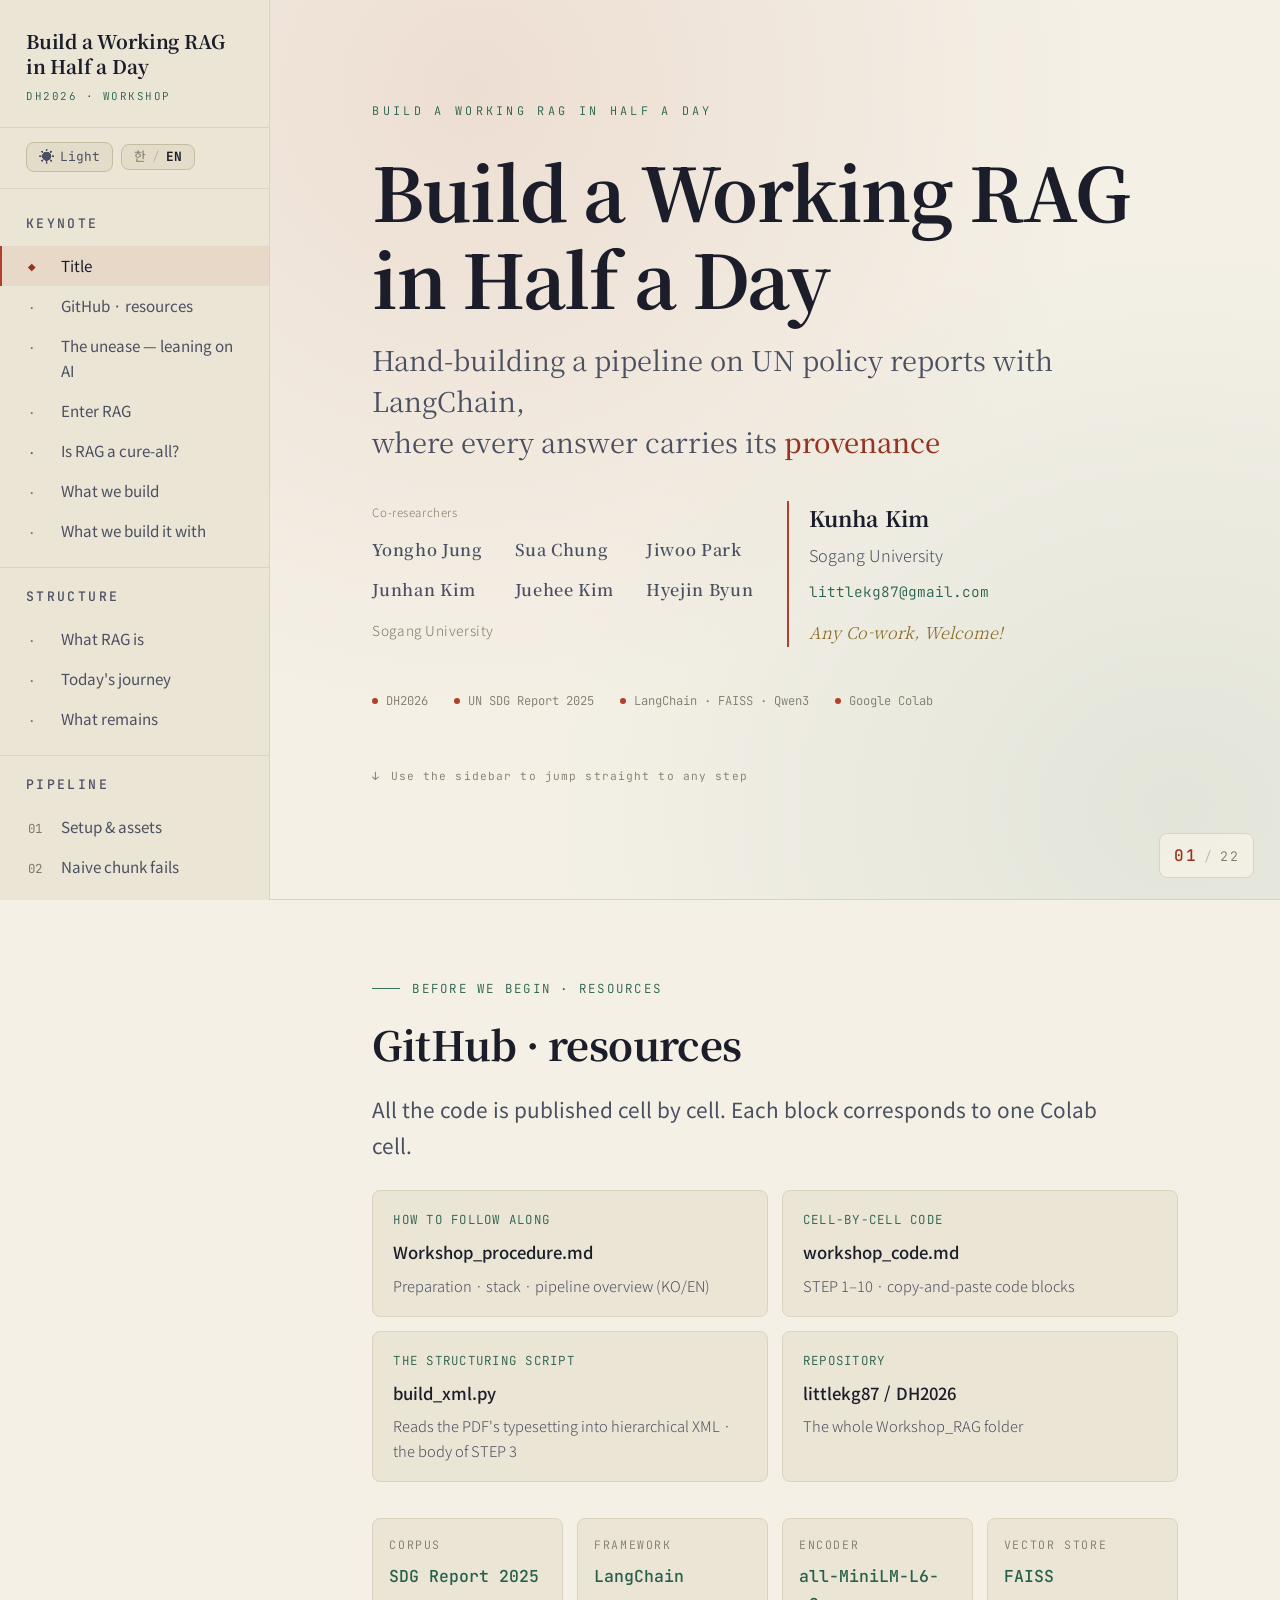
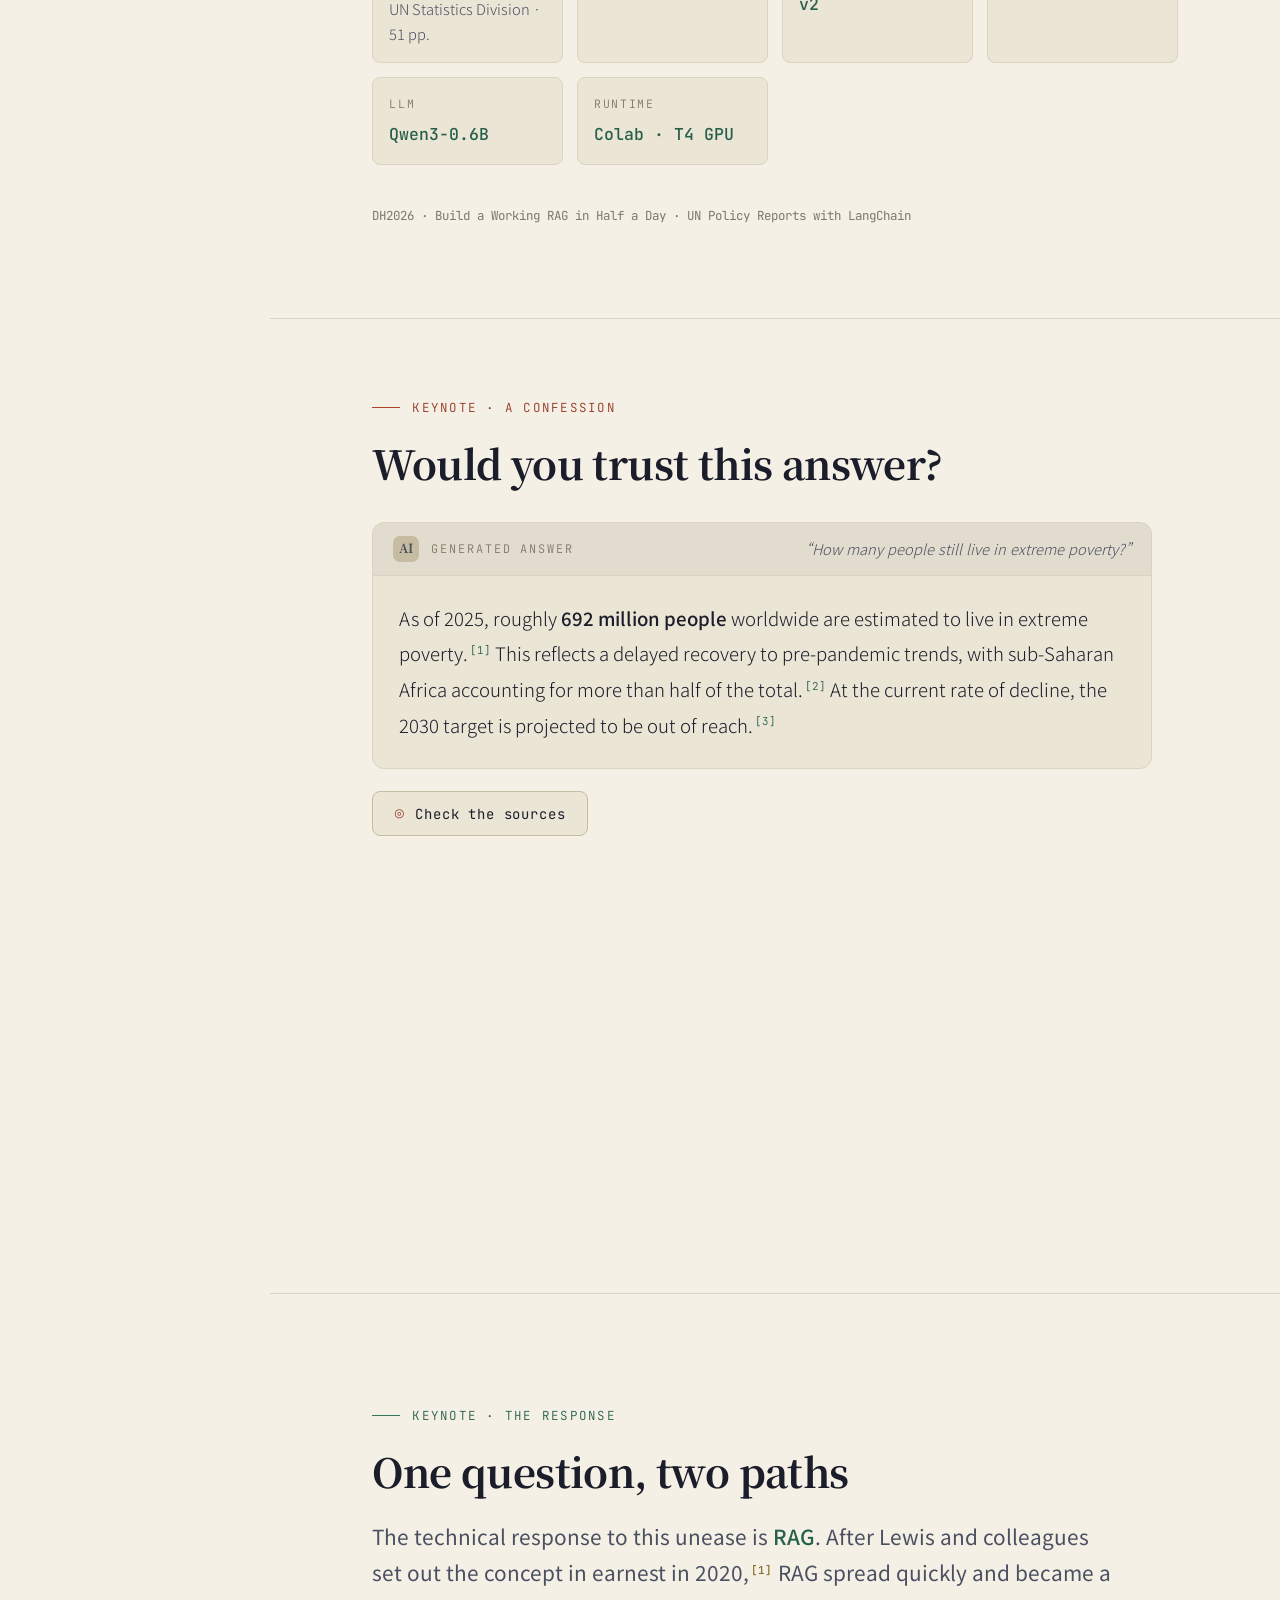
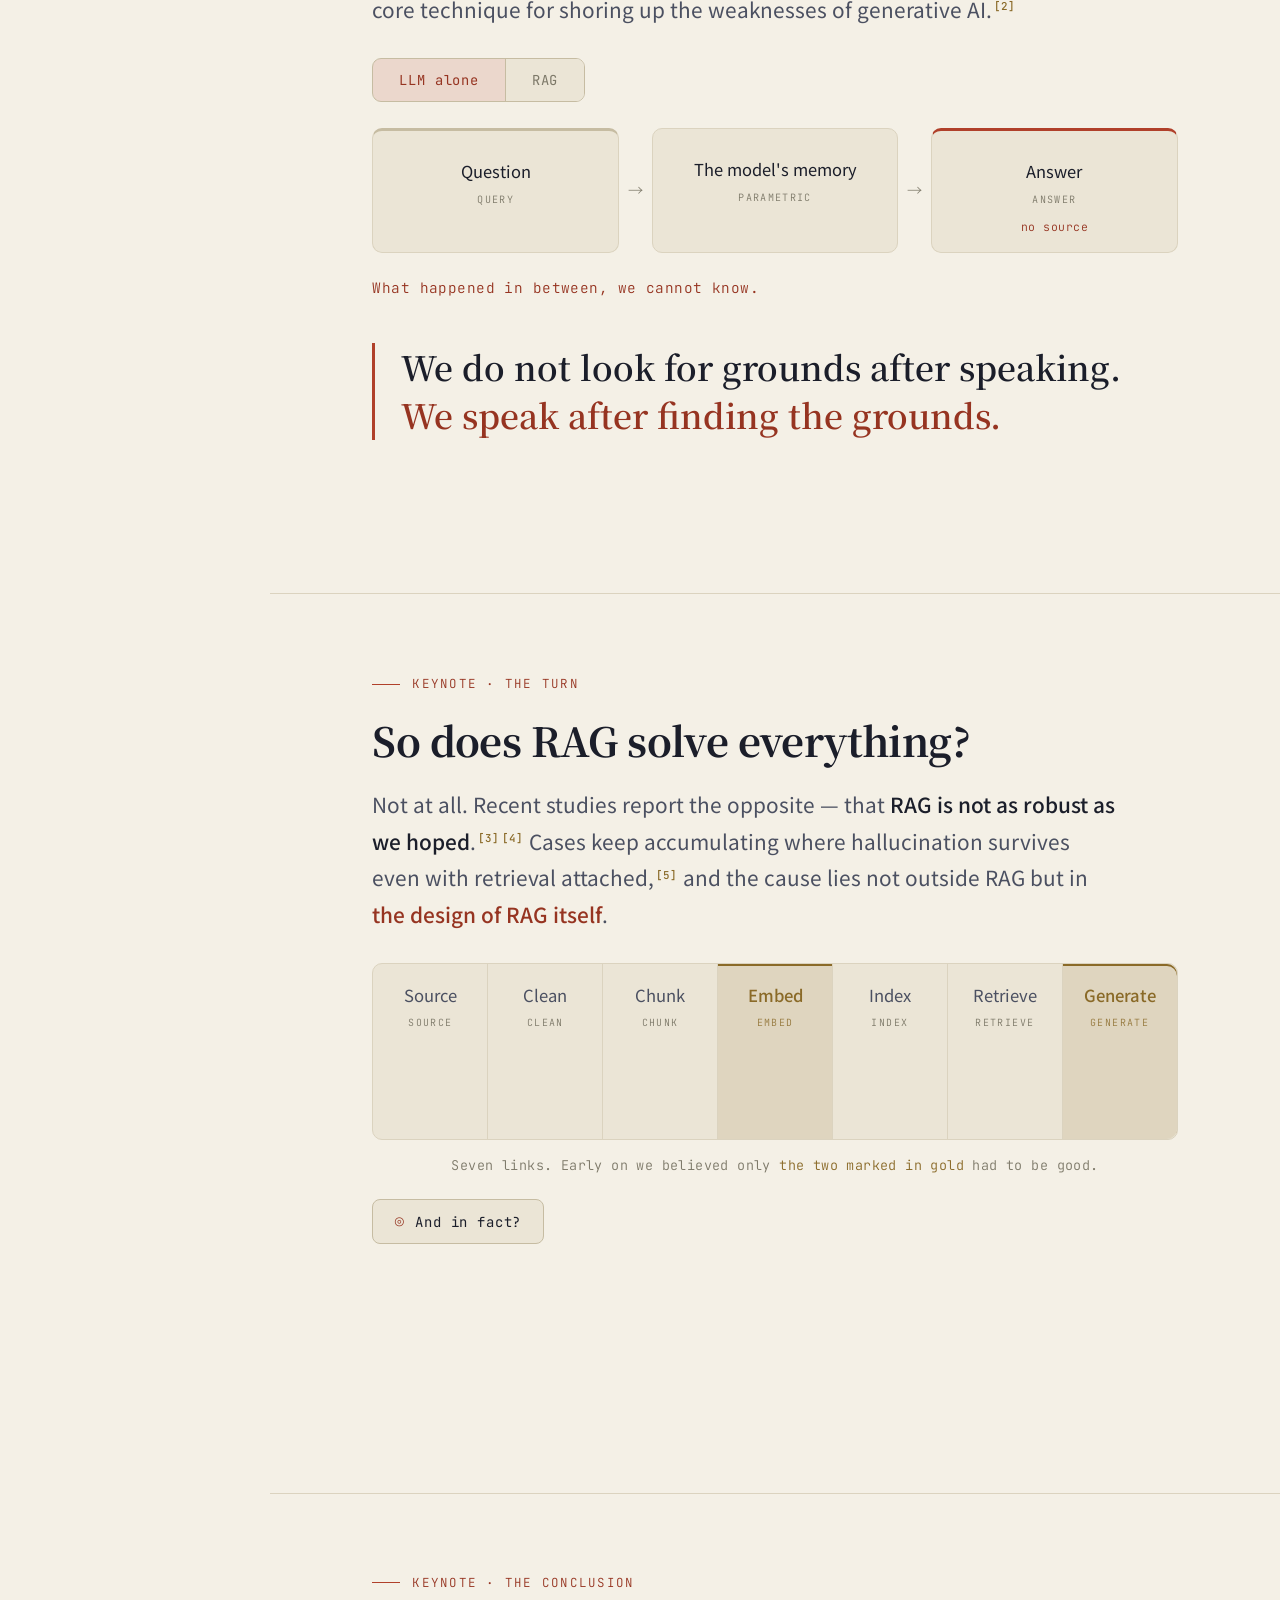
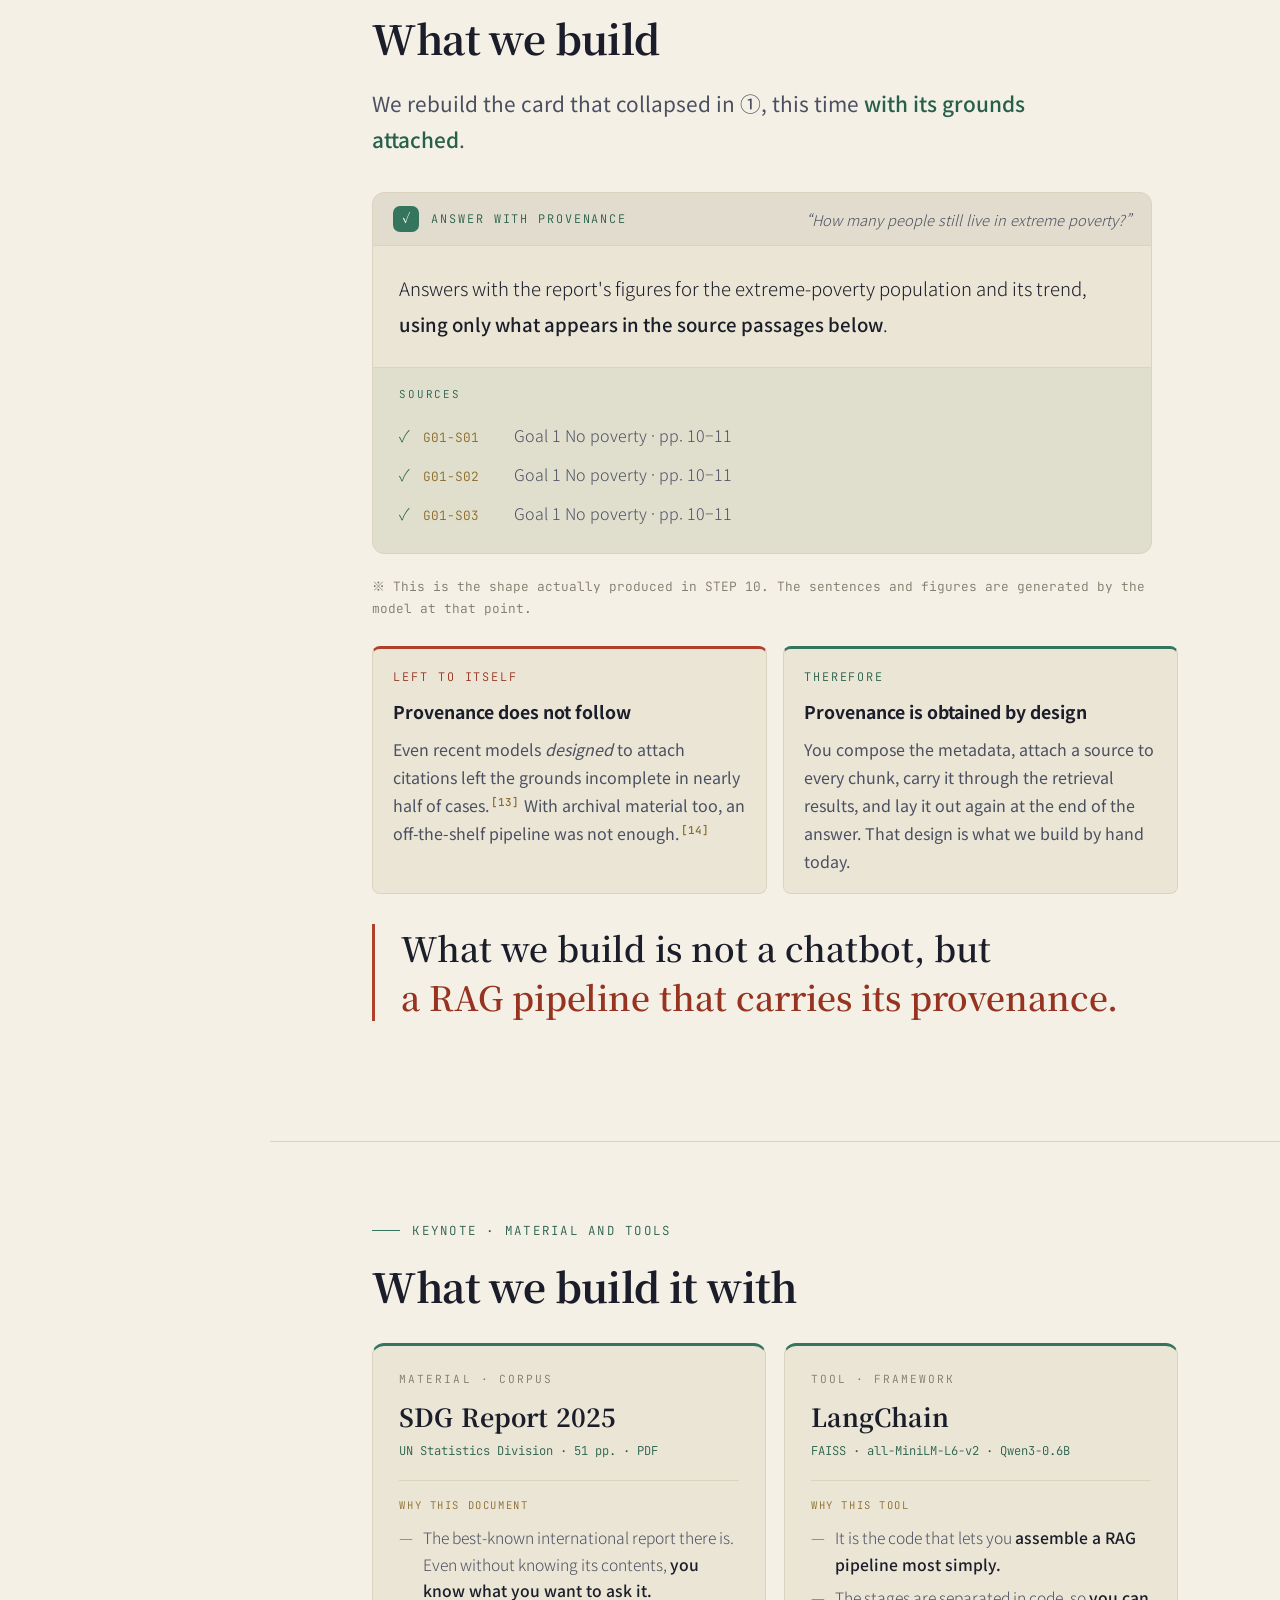
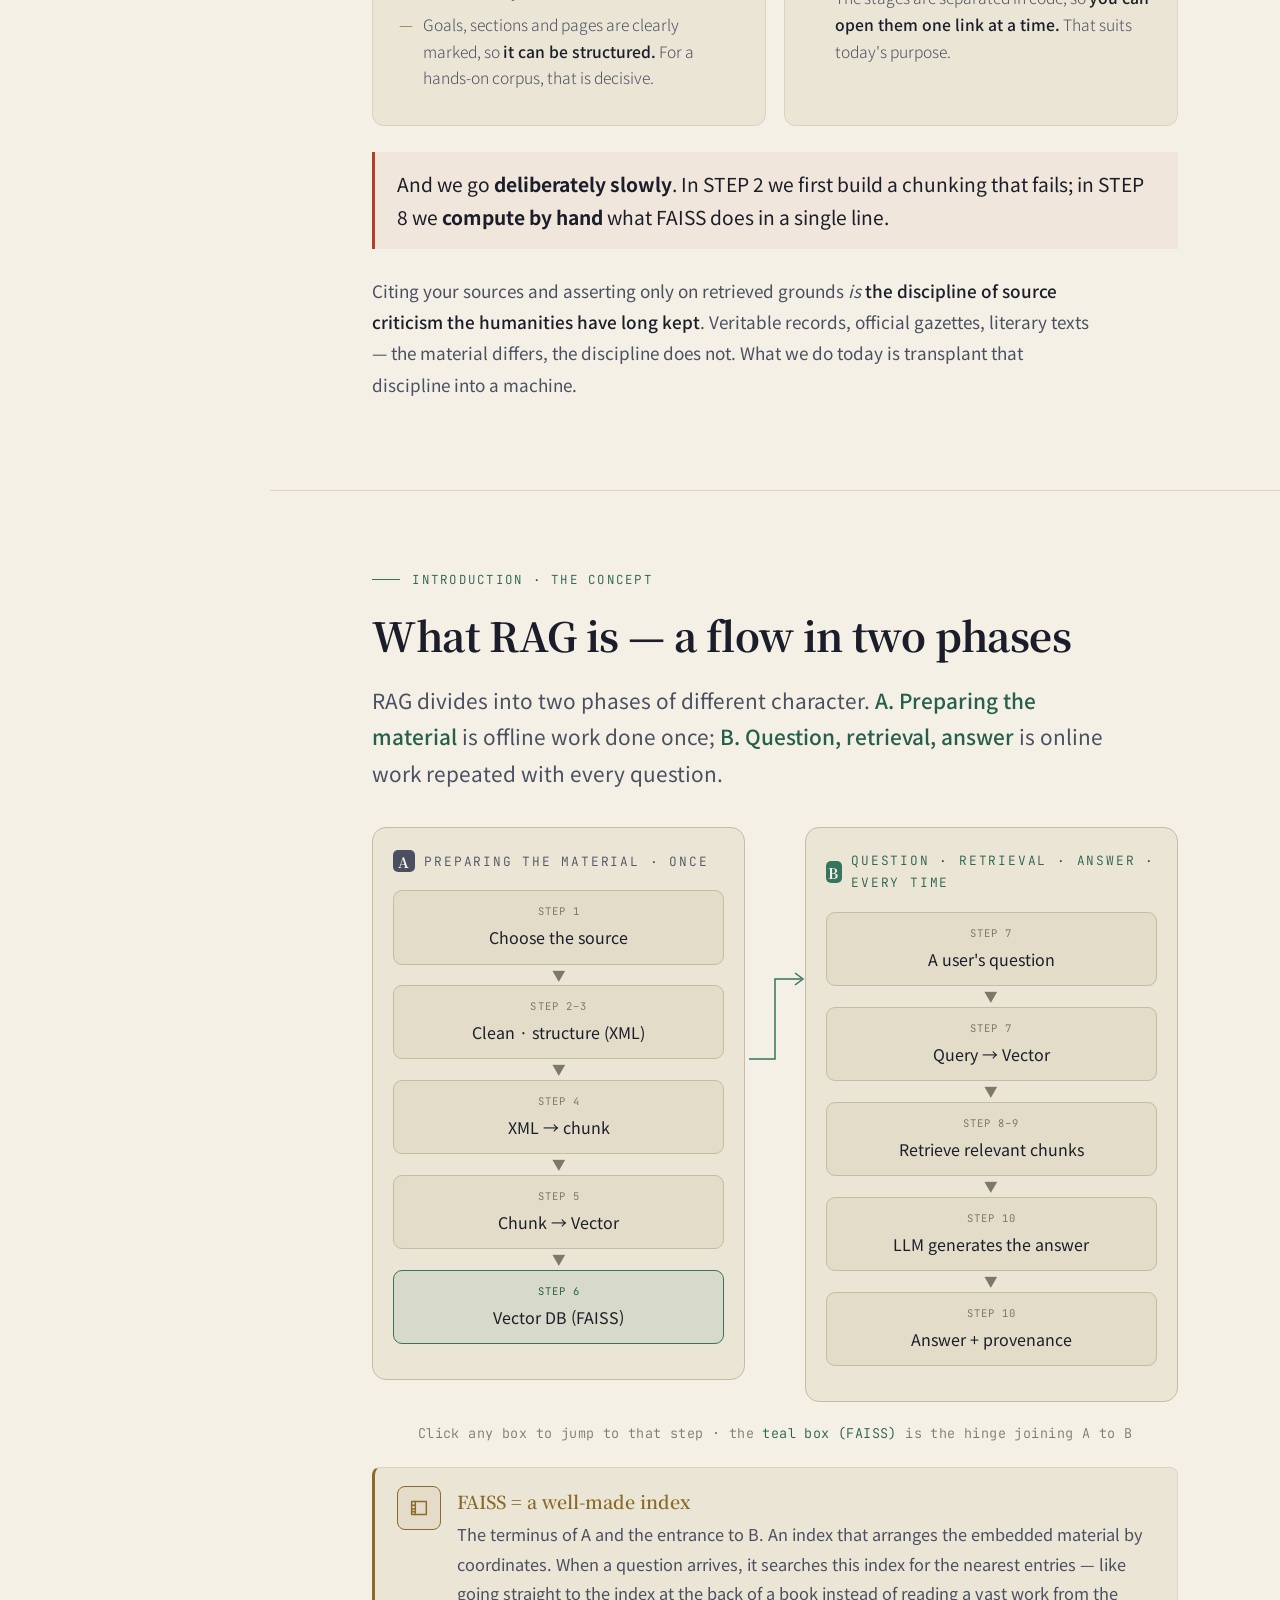
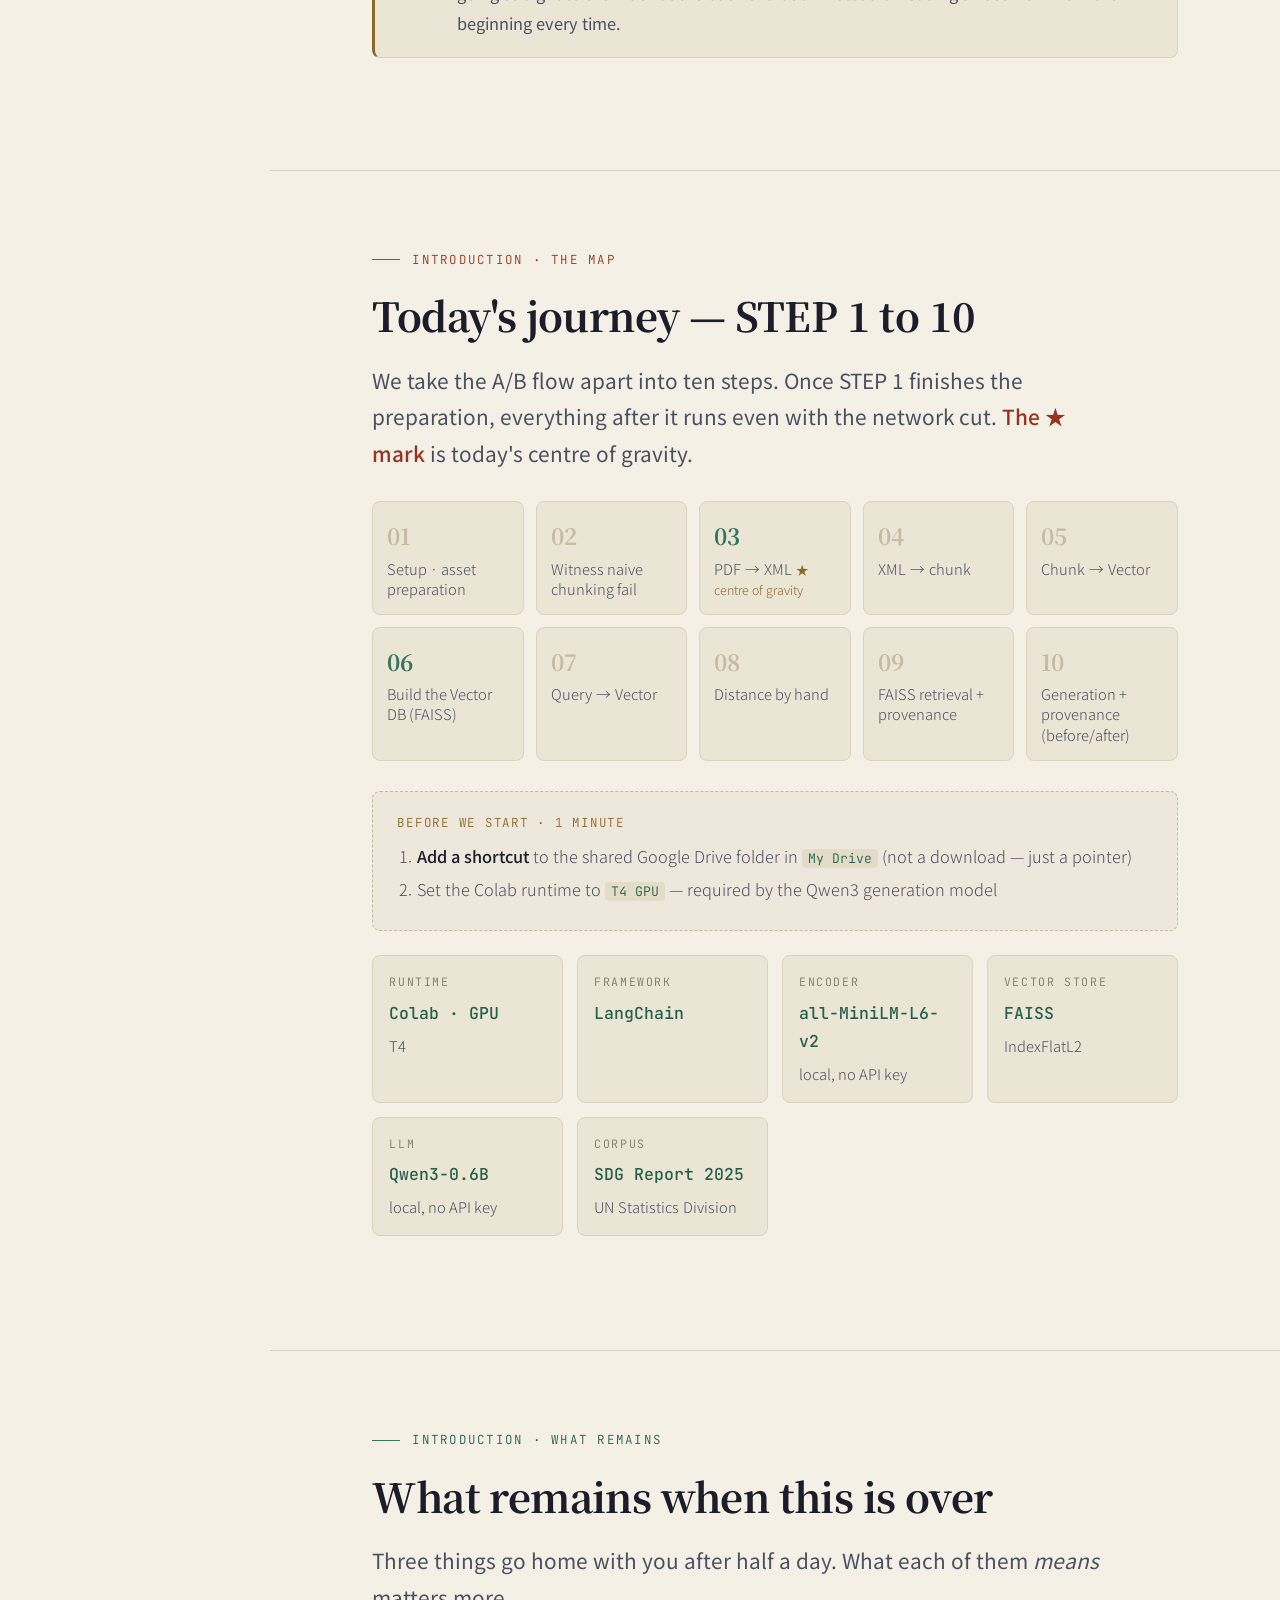
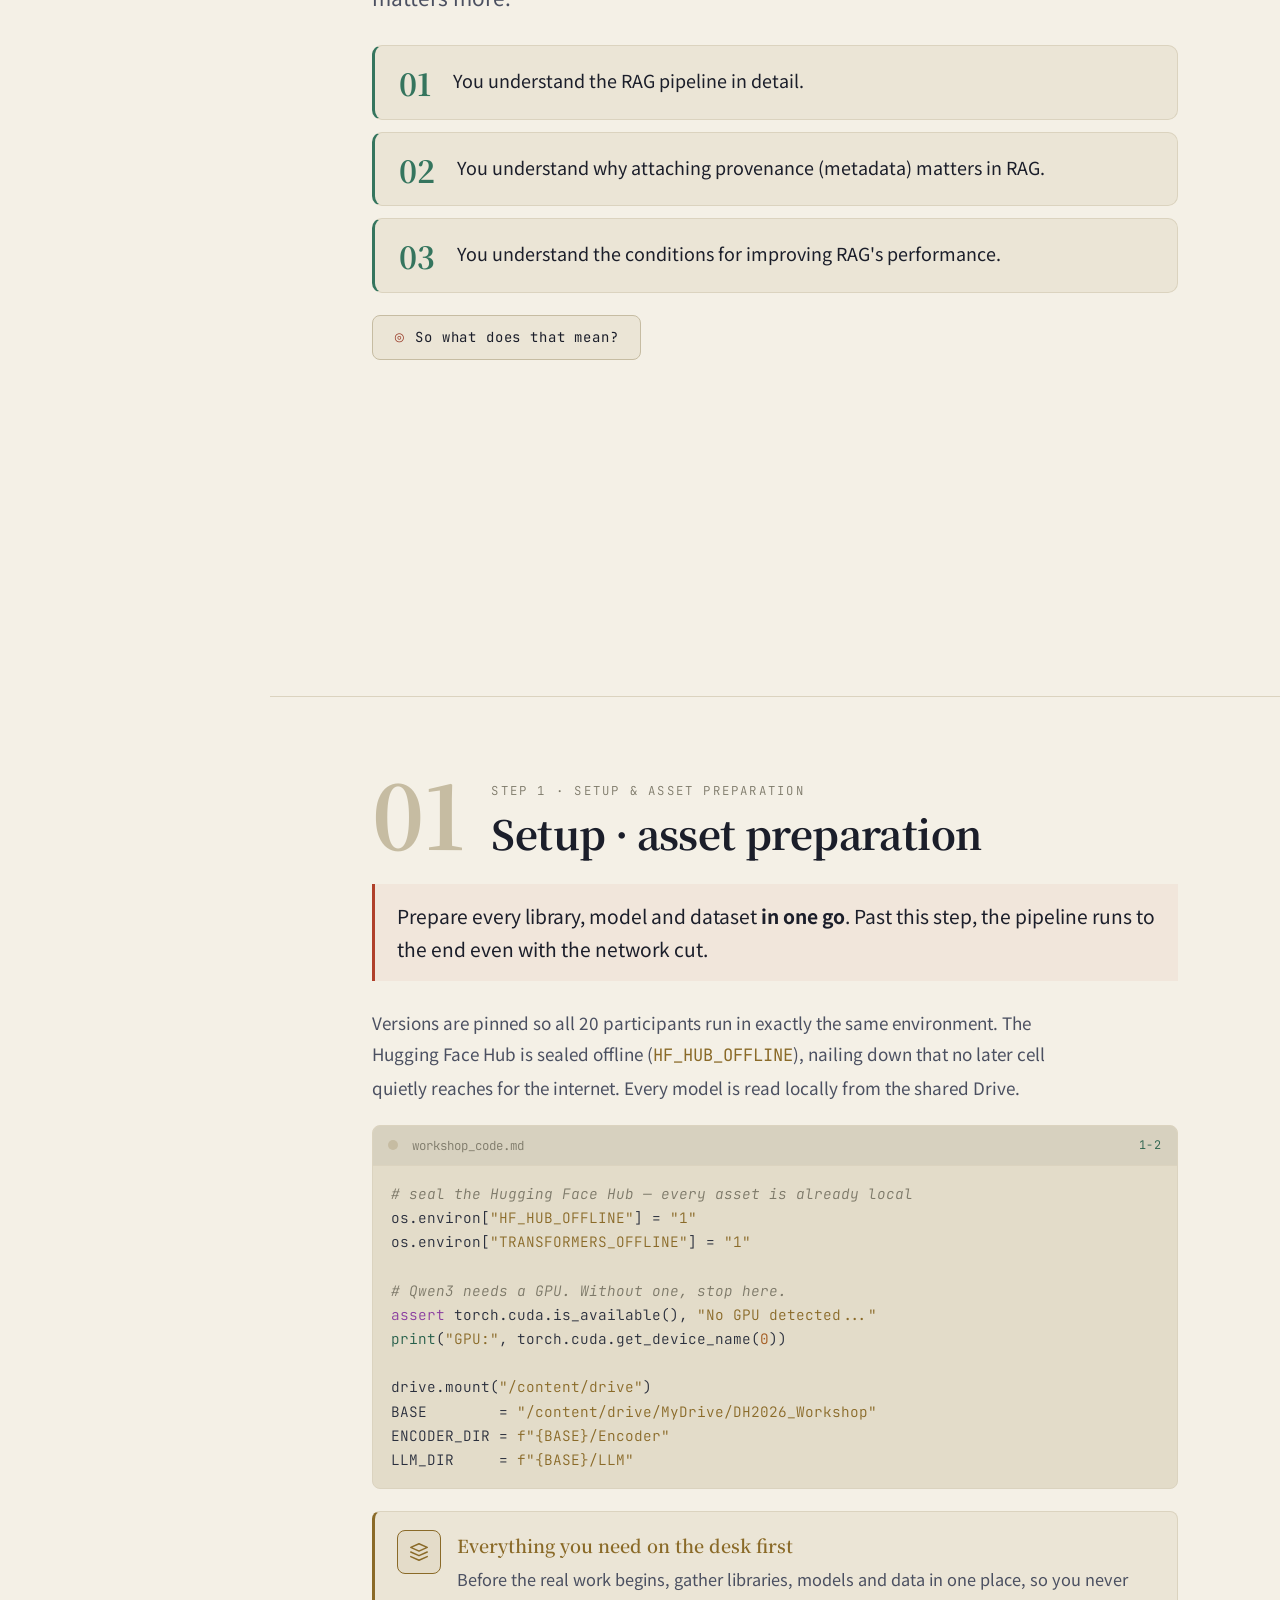
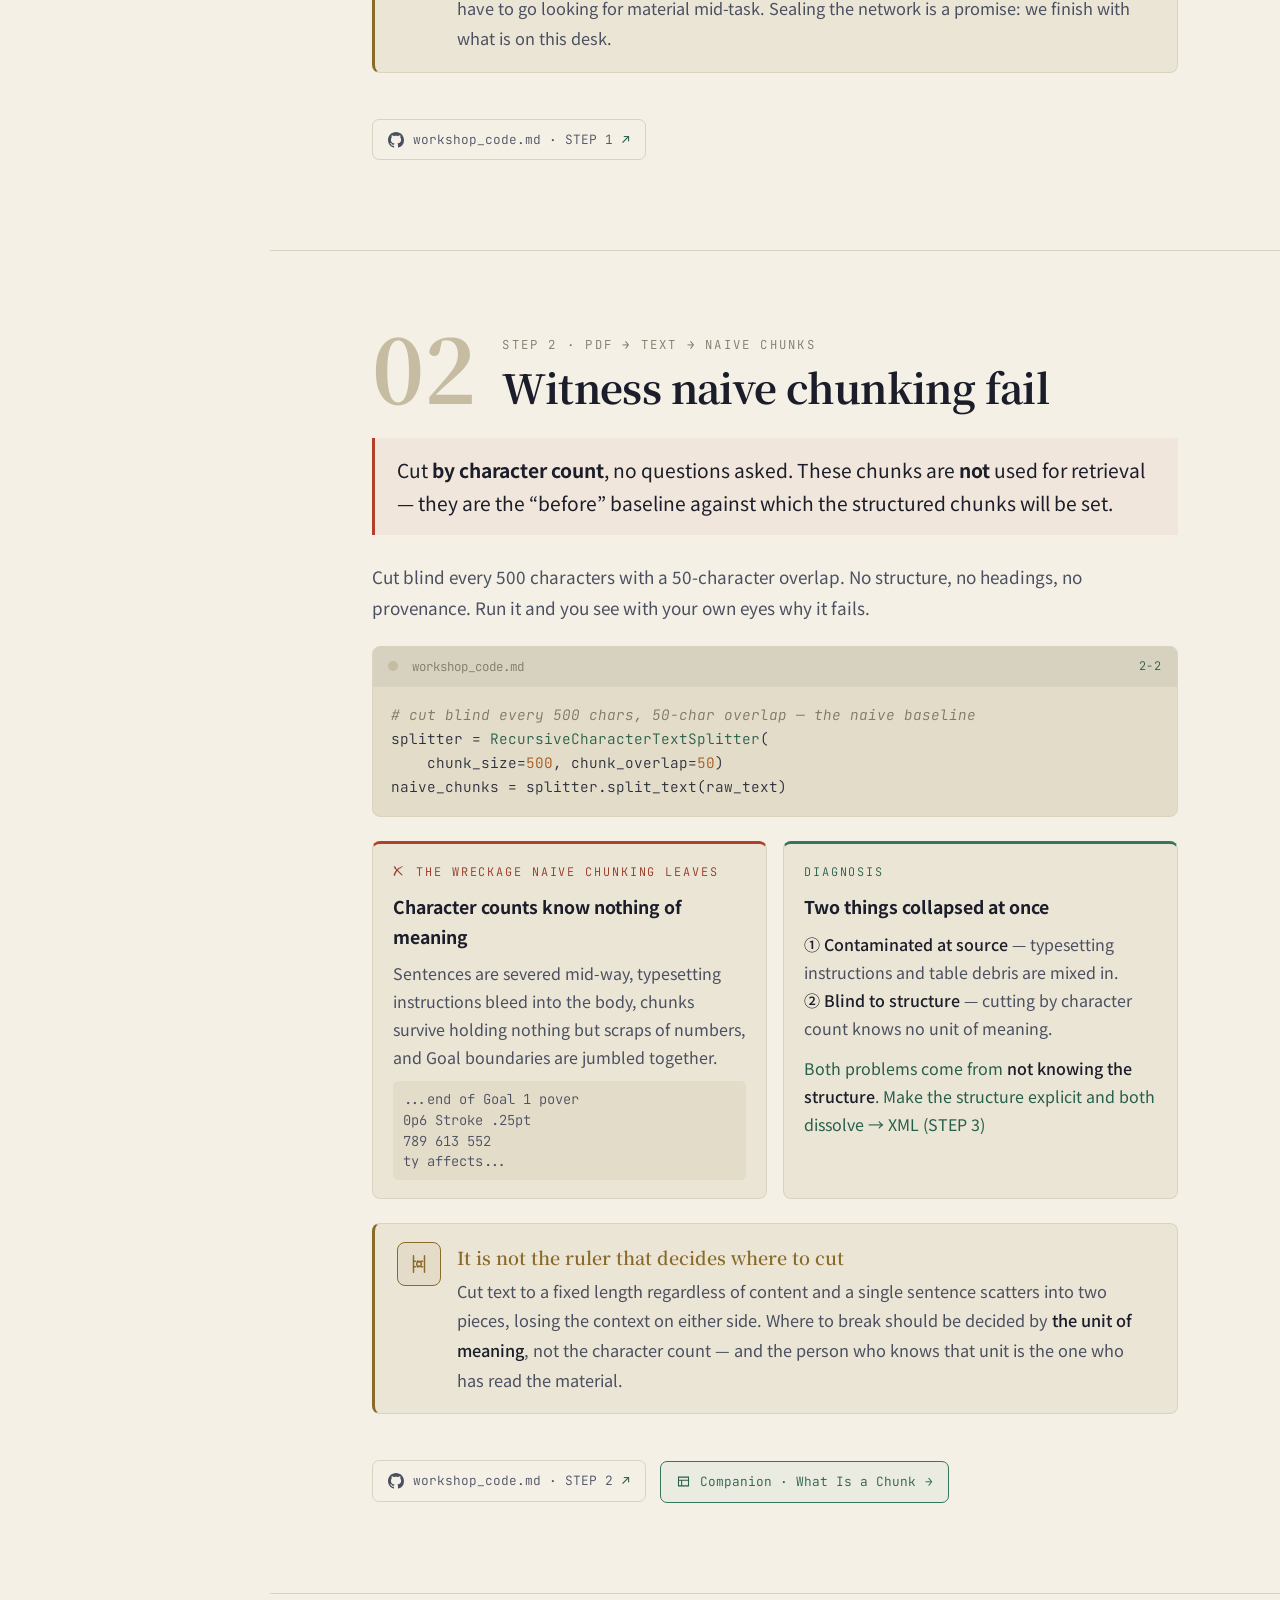
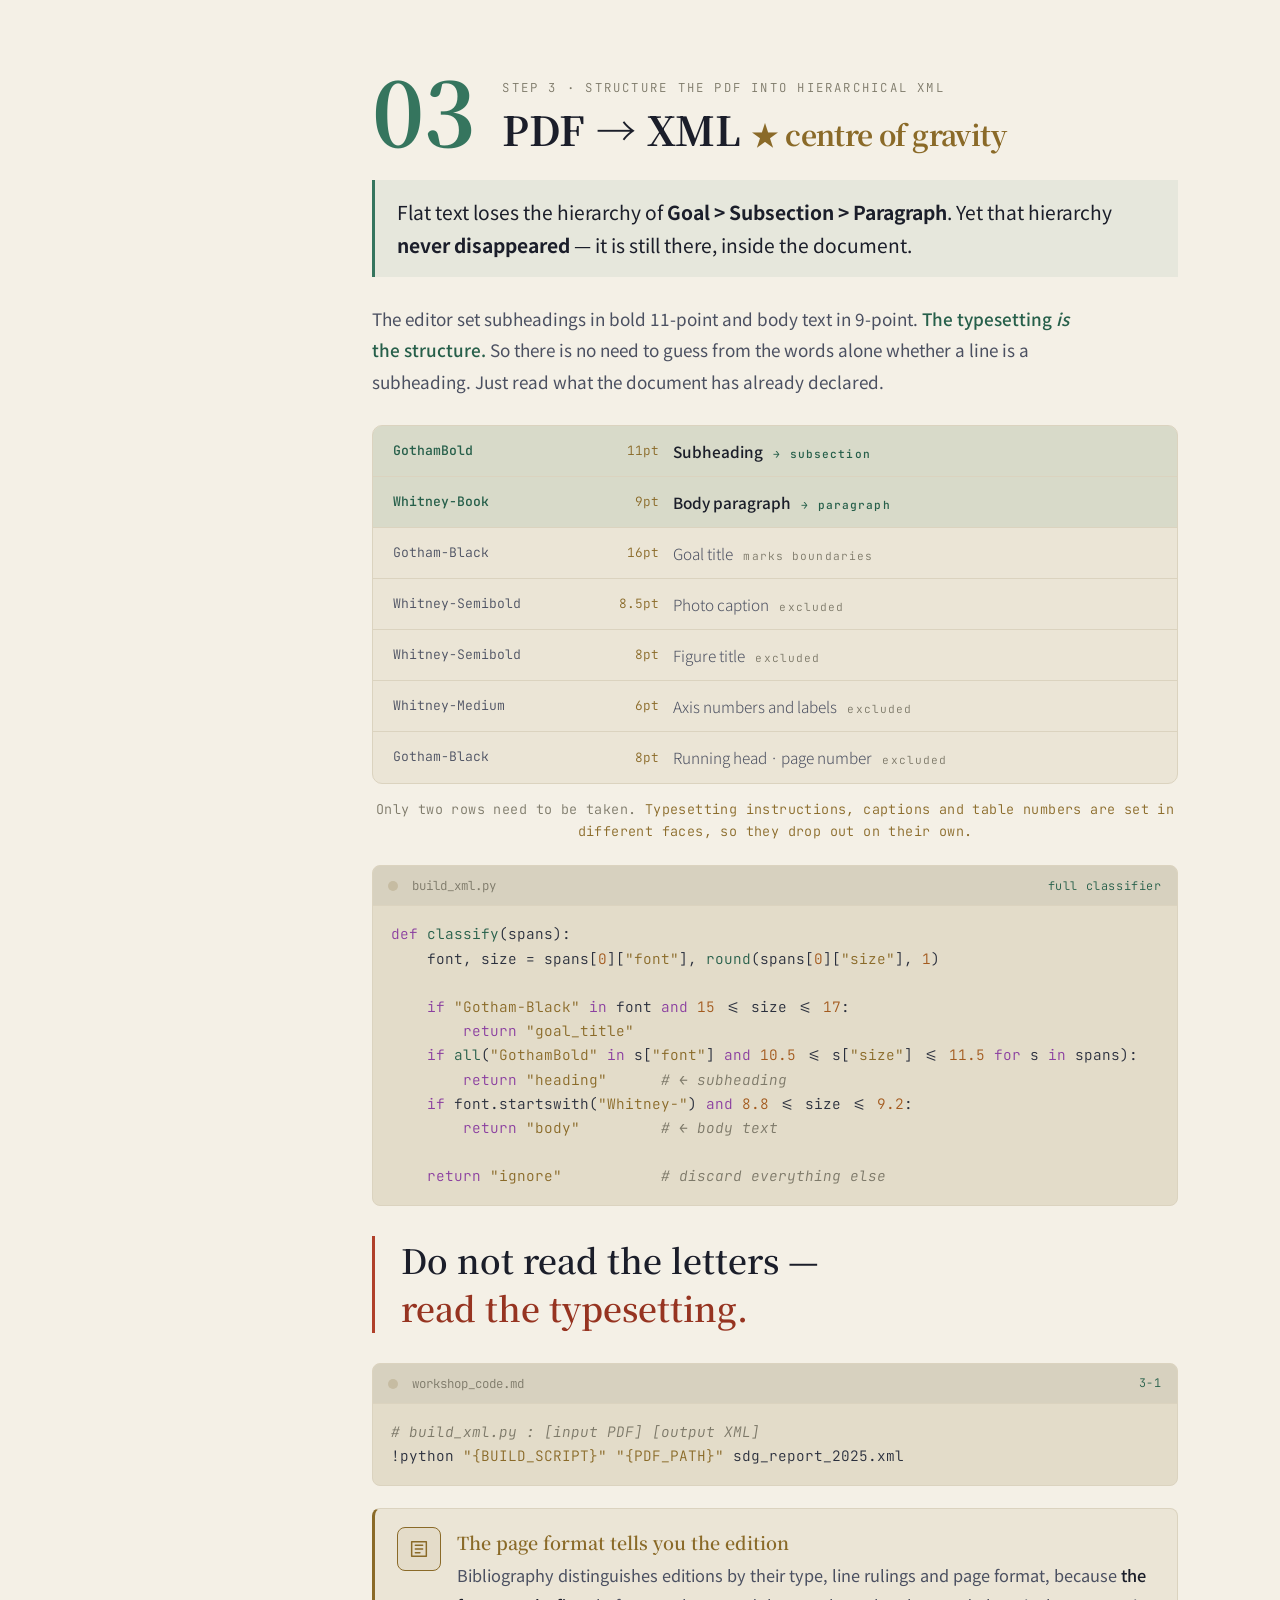
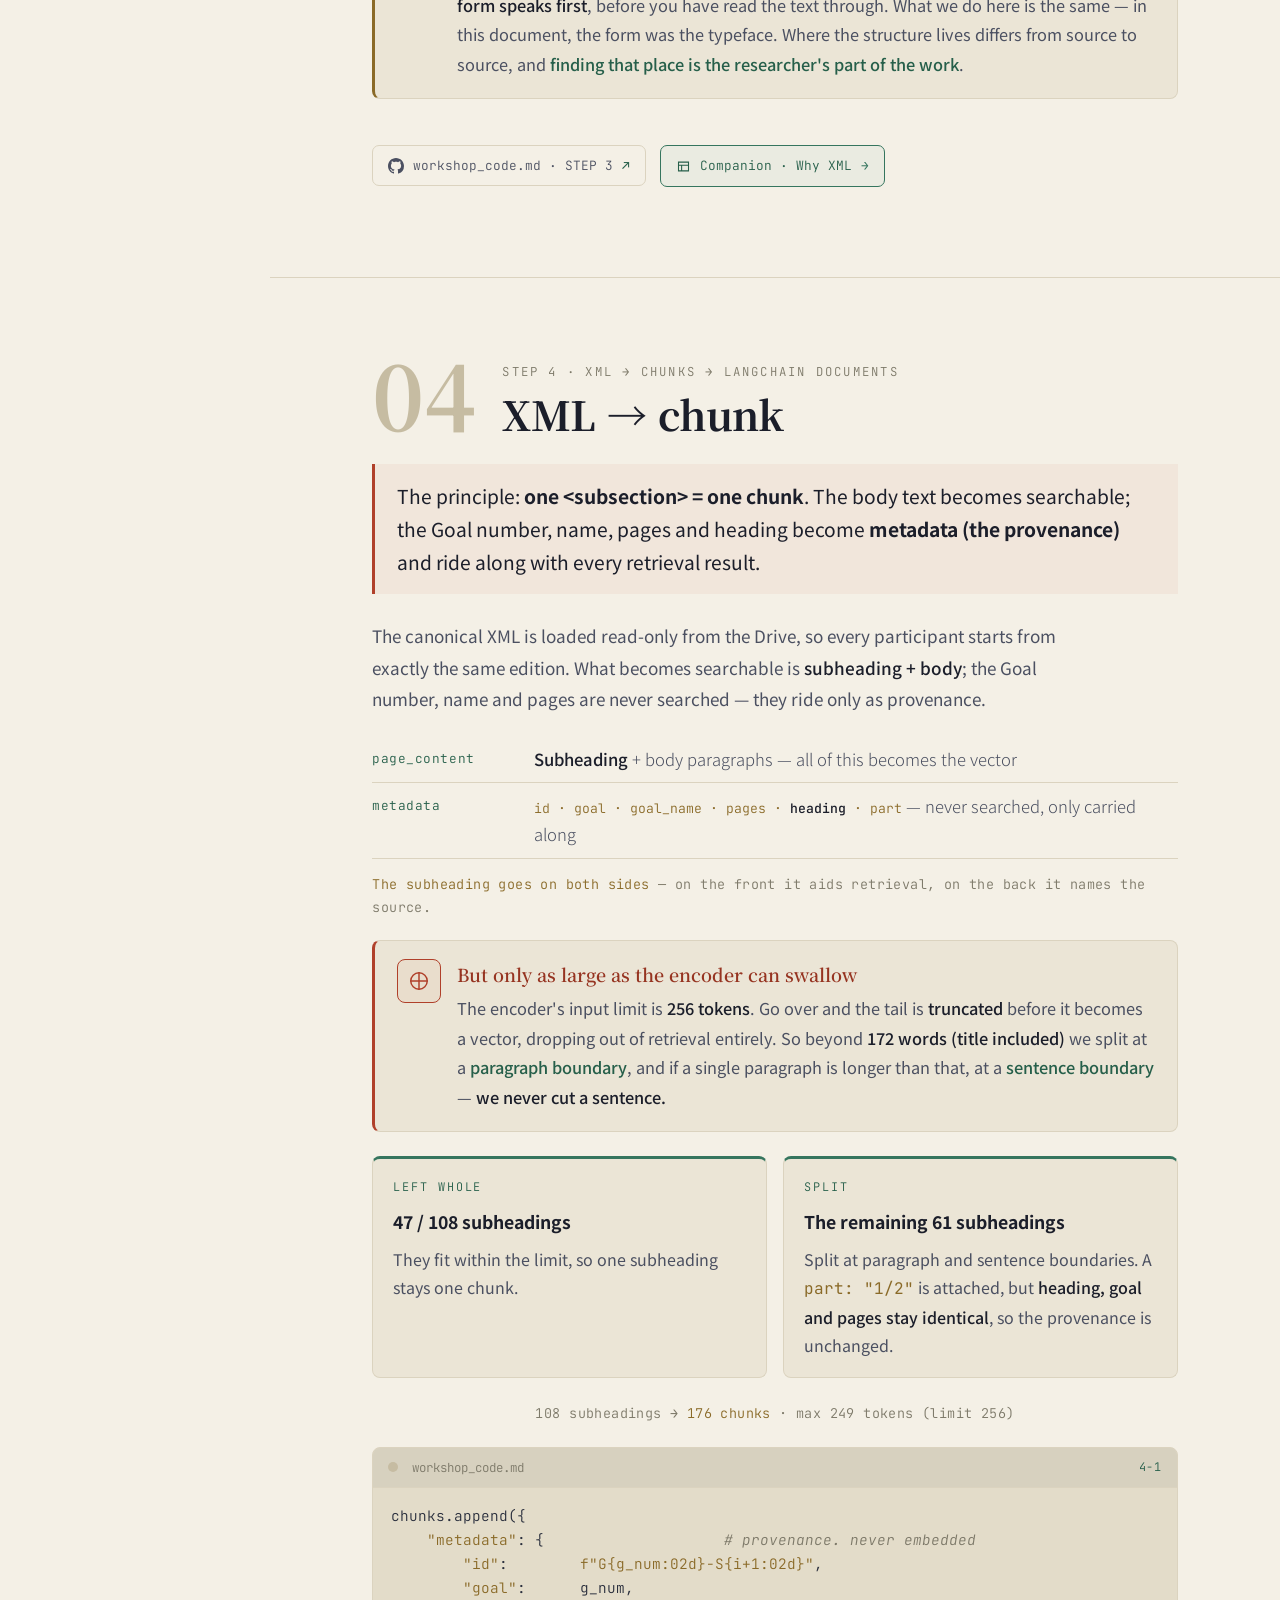
==== Workshop_RAG/index.html @ a8257d38 "발표자료: 공동발표자 추가 · 자료 페이지 前면 이동 · 핵심 메시지 페이지 분리 - 표지에 공동연구자 6명(서강대) 3×2 배치, 대표 좌측에 추가 - GitHub 자료 페이지를" ====
<!DOCTYPE html>
<html lang="ko">
<head>
<meta charset="UTF-8">
<meta name="viewport" content="width=device-width, initial-scale=1.0">
<title>Build a Working RAG in Half a Day — DH2026</title>
<link rel="preconnect" href="https://fonts.googleapis.com">
<link rel="preconnect" href="https://fonts.gstatic.com" crossorigin>
<link href="https://fonts.googleapis.com/css2?family=Noto+Serif+KR:wght@400;600;700&family=Noto+Sans+KR:wght@300;400;500;700&family=JetBrains+Mono:wght@400;500;700&display=swap" rel="stylesheet">
<!-- 테마·언어 토글. 보조자료와 localStorage 키를 공유하므로 선택이 자료 사이에서 유지된다.
     스타일은 이 파일이 자체적으로 갖는다 (theme.css 는 정독용 규격이라 쓰지 않는다). -->
<script src="html/ui.js"></script>
<style>
  :root{
    --ink:#161b26;          /* 잉크빛 짙은 남색 배경 */
    --ink-2:#1e2534;        /* 카드 배경 */
    --ink-3:#252d40;        /* 코드블록 배경 */
    --paper:#e8e4d8;        /* 종이빛 본문 */
    --paper-dim:#a8a596;    /* 흐린 종이빛 */
    --paper-faint:#6b6f7d;  /* 아주 흐린 */
    --cinnabar:#c1533a;     /* 붉은 강조 — 교정·주묵빛 */
    --cinnabar-soft:#d97757;
    --teal:#4a9d8e;         /* FAISS 경첩, 청록 */
    --teal-soft:#6fc0b0;
    --gold:#c9a86a;         /* 강조 데이터 */
    --line:#2f3849;         /* 괘선 */
    --line-soft:#3a4457;
    --sans:'Noto Sans KR',system-ui,sans-serif;
    --serif:'Noto Serif KR',serif;
    --mono:'JetBrains Mono','Noto Sans KR',monospace;
  }
  *{margin:0;padding:0;box-sizing:border-box}
  html{scroll-behavior:smooth}
  @media (prefers-reduced-motion:reduce){html{scroll-behavior:auto}*{animation:none!important;transition:none!important}}
  body{
    background:var(--ink);color:var(--paper);
    font-family:var(--sans);font-weight:300;line-height:1.7;
    -webkit-font-smoothing:antialiased;
  }

  /* ---------- LAYOUT ---------- */
  .wrap{display:flex;min-height:100vh}
  nav{
    width:270px;flex-shrink:0;position:fixed;top:0;left:0;height:100vh;
    background:var(--ink-2);border-right:1px solid var(--line);
    overflow-y:auto;padding:28px 0 40px;z-index:50;
  }
  nav::-webkit-scrollbar{width:8px}
  nav::-webkit-scrollbar-thumb{background:var(--line-soft);border-radius:4px}
  main{margin-left:270px;flex:1;max-width:100%}

  /* ---------- NAV ---------- */
  .brand{padding:0 26px 22px;border-bottom:1px solid var(--line);margin-bottom:14px}
  .brand .ktitle{font-family:var(--serif);font-weight:700;font-size:1.12rem;color:var(--paper);letter-spacing:-.01em;line-height:1.35}
  .brand .etitle{font-family:var(--mono);font-size:.62rem;color:var(--teal-soft);letter-spacing:.14em;text-transform:uppercase;margin-top:8px}
  .navgroup{padding:14px 0 6px}
  .navgroup .label{
    font-family:var(--mono);font-size:.6rem;letter-spacing:.22em;text-transform:uppercase;
    color:var(--paper-faint);padding:0 26px 8px;
  }
  nav a{
    display:flex;align-items:baseline;gap:11px;
    padding:7px 26px;color:var(--paper-dim);text-decoration:none;
    font-size:.855rem;font-weight:400;border-left:2px solid transparent;
    transition:all .16s ease;
  }
  nav a .num{font-family:var(--mono);font-size:.7rem;color:var(--paper-faint);min-width:22px;flex-shrink:0}
  nav a:hover{color:var(--paper);background:rgba(255,255,255,.025);border-left-color:var(--line-soft)}
  nav a.active{color:var(--paper);border-left-color:var(--cinnabar);background:rgba(193,83,58,.07)}
  nav a.active .num{color:var(--cinnabar-soft)}
  nav a.pivot .num{color:var(--teal)}
  nav a.pivot.active{border-left-color:var(--teal);background:rgba(74,157,142,.08)}
  nav a.pivot.active .num{color:var(--teal-soft)}

  /* ---------- SECTIONS ---------- */
  section{
    min-height:100vh;padding:78px 8vw 90px;
    border-bottom:1px solid var(--line);
    display:flex;flex-direction:column;justify-content:center;
    scroll-margin-top:0;
  }
  section.tight{min-height:auto;justify-content:flex-start}
  .inner{width:100%;max-width:940px;margin:0 auto}

  .eyebrow{
    font-family:var(--mono);font-size:.7rem;letter-spacing:.24em;text-transform:uppercase;
    color:var(--cinnabar-soft);margin-bottom:20px;display:flex;align-items:center;gap:12px;
  }
  .eyebrow::before{content:"";width:28px;height:1px;background:var(--cinnabar)}
  .eyebrow.teal{color:var(--teal-soft)}
  .eyebrow.teal::before{background:var(--teal)}

  h1{font-family:var(--serif);font-weight:700;font-size:clamp(2rem,5vw,3.4rem);line-height:1.18;letter-spacing:-.02em;color:var(--paper)}
  h2{font-family:var(--serif);font-weight:700;font-size:clamp(1.6rem,3.4vw,2.5rem);line-height:1.24;letter-spacing:-.015em;color:var(--paper)}
  h3{font-family:var(--sans);font-weight:700;font-size:1.15rem;color:var(--paper);margin-bottom:10px}
  .lead{font-size:1.16rem;font-weight:300;color:var(--paper-dim);line-height:1.75;max-width:680px;margin-top:22px}
  p{font-weight:300;color:var(--paper-dim);margin-top:14px;max-width:680px}
  p strong,li strong{color:var(--paper);font-weight:500}
  .cinnabar-text{color:var(--cinnabar-soft);font-weight:500}
  .teal-text{color:var(--teal-soft);font-weight:500}

  /* 핵심 메시지 — 「최신 LLM」을 눌러 지우면 진짜 답이 열린다 */
  #finale .creed{margin-top:32px}
  #finale .creed-q{font-size:clamp(1.05rem,2.2vw,1.2rem);color:var(--paper-dim);line-height:1.7}
  #finale .creed-wrong{
    font-family:var(--serif);font-weight:700;font-size:clamp(1.5rem,3.8vw,2.35rem);
    color:var(--paper);margin-top:12px;display:inline-block;position:relative;
    transition:color .5s ease,opacity .5s ease;
  }
  #finale .creed-wrong::after{
    content:"";position:absolute;left:-4px;right:-4px;top:52%;height:3px;
    background:var(--cinnabar);border-radius:2px;
    transform:scaleX(0);transform-origin:left;
    transition:transform .55s cubic-bezier(.6,0,.2,1);
  }
  #finale.struck .creed-wrong{color:var(--paper-faint);opacity:.5}
  #finale.struck .creed-wrong::after{transform:scaleX(1)}
  #finale .creed-turn{
    max-height:0;opacity:0;overflow:hidden;
    transition:max-height .75s ease,opacity .75s ease,margin-top .75s ease;
  }
  #finale.struck .creed-turn{max-height:28em;opacity:1;margin-top:28px}
  #finale .creed-turn p{font-size:clamp(1.05rem,2.2vw,1.2rem);color:var(--paper-dim);line-height:1.75;margin:0}
  #finale .creed-answer{
    font-family:var(--serif);font-weight:700;font-size:clamp(1.55rem,4vw,2.5rem);
    line-height:1.5;color:var(--paper);margin-top:20px;
    padding-left:26px;border-left:3px solid var(--cinnabar);
  }

  /* STEP big number */
  .stephead{display:flex;align-items:flex-start;gap:26px;margin-bottom:8px}
  .stepnum{font-family:var(--serif);font-weight:700;font-size:clamp(3.2rem,8vw,5.5rem);line-height:.85;color:var(--line-soft);flex-shrink:0}
  .stepnum.pivot{color:var(--teal)}
  .stephead .txt{padding-top:6px}
  .steptag{font-family:var(--mono);font-size:.68rem;letter-spacing:.2em;text-transform:uppercase;color:var(--paper-faint);margin-bottom:6px}

  /* one-liner summary bar */
  .summary{
    border-left:3px solid var(--cinnabar);padding:14px 20px;margin:26px 0;
    background:rgba(193,83,58,.05);font-size:1.05rem;color:var(--paper);font-weight:400;
  }
  .summary.pivot{border-left-color:var(--teal);background:rgba(74,157,142,.06)}

  /* code block — terminal */
  .code{
    background:var(--ink-3);border:1px solid var(--line);border-radius:8px;
    margin:22px 0;overflow:hidden;
  }
  .code-bar{
    display:flex;align-items:center;gap:8px;padding:9px 15px;
    background:rgba(0,0,0,.22);border-bottom:1px solid var(--line);
  }
  .code-bar .dot{width:10px;height:10px;border-radius:50%;background:var(--line-soft)}
  .code-bar .fname{font-family:var(--mono);font-size:.7rem;color:var(--paper-faint);margin-left:6px}
  .code-bar .cell{margin-left:auto;font-family:var(--mono);font-size:.66rem;color:var(--teal-soft);letter-spacing:.05em}
  pre{
    font-family:var(--mono);font-size:.8rem;line-height:1.62;
    padding:16px 18px;overflow-x:auto;color:#cdd3e0;
  }
  pre::-webkit-scrollbar{height:8px}
  pre::-webkit-scrollbar-thumb{background:var(--line-soft);border-radius:4px}
  .c-kw{color:#c98fd6}      /* keyword */
  .c-fn{color:var(--teal-soft)}  /* function */
  .c-str{color:var(--gold)}      /* string */
  .c-num{color:#e0a878}     /* number */
  .c-com{color:var(--paper-faint);font-style:italic} /* comment */
  .c-var{color:#8fb8e8}     /* var */

  /* analogy card — 역사학 비유 */
  .analogy{
    display:flex;gap:16px;align-items:flex-start;
    border:1px solid var(--line);border-left:3px solid var(--gold);
    border-radius:8px;padding:18px 22px;margin:22px 0;background:var(--ink-2);
  }
  .analogy .seal{
    flex-shrink:0;width:44px;height:44px;border:1.5px solid var(--gold);border-radius:8px;
    background:rgba(201,168,106,.06);display:grid;place-items:center;
  }
  .analogy .seal svg{width:22px;height:22px;stroke:var(--gold);stroke-width:1.6;fill:none;stroke-linecap:round;stroke-linejoin:round}
  .analogy .body{flex:1}
  .analogy .body .term{font-family:var(--serif);font-weight:600;color:var(--gold);font-size:1rem}
  .analogy .body p{margin-top:4px;color:var(--paper-dim);font-size:.94rem;max-width:none}

  /* before/after 대비 박스 */
  .contrast{display:grid;grid-template-columns:1fr 1fr;gap:16px;margin:24px 0}
  @media(max-width:720px){.contrast{grid-template-columns:1fr}}
  .contrast .box{border:1px solid var(--line);border-radius:8px;padding:18px 20px;background:var(--ink-2)}
  .contrast .box.bad{border-top:3px solid var(--cinnabar)}
  .contrast .box.good{border-top:3px solid var(--teal)}
  .contrast .box .tag{font-family:var(--mono);font-size:.66rem;letter-spacing:.16em;text-transform:uppercase;margin-bottom:10px}
  .contrast .box.bad .tag{color:var(--cinnabar-soft)}
  .contrast .box.good .tag{color:var(--teal-soft)}
  .contrast .box h4{font-size:.98rem;font-weight:700;color:var(--paper);margin-bottom:8px}
  .contrast .box p{margin-top:6px;font-size:.9rem;max-width:none}
  .contrast .box .mono{font-family:var(--mono);font-size:.76rem;color:var(--paper-dim);background:var(--ink-3);padding:8px 10px;border-radius:5px;margin-top:10px;white-space:pre-wrap;line-height:1.5}

  /* github link */
  .ghlink{
    display:inline-flex;align-items:center;gap:9px;margin-top:24px;
    font-family:var(--mono);font-size:.8rem;color:var(--paper-dim);
    text-decoration:none;border:1px solid var(--line);border-radius:7px;
    padding:9px 15px;transition:all .16s ease;
  }
  .ghlink:hover{border-color:var(--teal);color:var(--paper);background:rgba(74,157,142,.06)}
  .ghlink svg{width:16px;height:16px;fill:currentColor;flex-shrink:0}
  .ghlink .arrow{color:var(--teal-soft)}

  /* 보조자료로 가는 링크 — .ghlink 옆에 청록으로 나란히 선다.
     같은 사이트 안이므로 새 탭을 열지 않는다 (보조자료에 돌아오는 링크가 있다) */
  .sublink{
    display:inline-flex;align-items:center;gap:9px;margin:24px 0 0 10px;
    font-family:var(--mono);font-size:.8rem;color:var(--teal-soft);
    text-decoration:none;border:1px solid var(--teal);border-radius:7px;
    padding:9px 15px;background:rgba(74,157,142,.06);transition:all .16s ease;
  }
  .sublink:hover{background:rgba(74,157,142,.14);color:var(--paper)}
  .sublink svg{width:15px;height:15px;stroke:currentColor;stroke-width:1.7;fill:none;flex-shrink:0}
  .sublink .arrow{color:var(--teal)}
  @media(max-width:640px){.sublink{margin-left:0}}

  /* meta list */
  .metalist{list-style:none;margin:22px 0}
  .metalist li{padding:9px 0;border-bottom:1px solid var(--line);display:flex;gap:16px;color:var(--paper-dim);font-size:.95rem}
  .metalist li .k{font-family:var(--mono);font-size:.72rem;color:var(--teal-soft);min-width:130px;flex-shrink:0;letter-spacing:.04em;padding-top:3px}
  .metalist li .v{flex:1}
  .metalist li .v code{font-family:var(--mono);font-size:.82rem;color:var(--gold)}

  /* ---------- HERO ---------- */
  #hero{background:radial-gradient(ellipse at 20% 10%,rgba(193,83,58,.09),transparent 55%),radial-gradient(ellipse at 90% 90%,rgba(74,157,142,.08),transparent 50%),var(--ink)}
  #hero .kicker{font-family:var(--mono);font-size:.74rem;letter-spacing:.28em;text-transform:uppercase;color:var(--teal-soft);margin-bottom:26px}
  #hero h1{font-size:clamp(2.3rem,6.2vw,4.6rem)}
  #hero .sub{font-family:var(--serif);font-weight:400;font-size:clamp(1.1rem,2.6vw,1.7rem);color:var(--paper-dim);margin-top:20px;line-height:1.5}
  #hero .meta-row{display:flex;flex-wrap:wrap;gap:26px;margin-top:44px;font-family:var(--mono);font-size:.76rem;color:var(--paper-faint)}
  #hero .meta-row span{display:flex;align-items:center;gap:8px}
  #hero .meta-row span::before{content:"";width:6px;height:6px;background:var(--cinnabar);border-radius:50%}
  #hero .scroll-hint{margin-top:56px;font-family:var(--mono);font-size:.7rem;color:var(--paper-faint);letter-spacing:.1em;display:flex;align-items:center;gap:10px}
  #hero .scroll-hint .dn{animation:bob 1.8s ease-in-out infinite}
  @keyframes bob{0%,100%{transform:translateY(0)}50%{transform:translateY(4px)}}

  /* 발표자 — 표지에만 쓴다 */
  #hero .author{
    margin-top:38px;padding-left:20px;
    border-left:2px solid var(--cinnabar);
  }
  #hero .author .nm{
    font-family:var(--serif);font-weight:700;font-size:1.32rem;
    color:var(--paper);letter-spacing:-.01em;
  }
  #hero .author .aff{
    font-family:var(--sans);font-weight:300;font-size:1.02rem;
    color:var(--paper-dim);margin-top:5px;
  }
  #hero .author .mail{
    display:inline-block;margin-top:11px;
    font-family:var(--mono);font-size:.9rem;color:var(--teal-soft);
    text-decoration:none;border-bottom:1px solid transparent;transition:border-color .16s ease;
  }
  #hero .author .mail:hover{border-bottom-color:var(--teal-soft)}
  #hero .author .welcome{
    display:block;margin-top:13px;
    font-family:var(--serif);font-style:italic;font-size:1.02rem;color:var(--gold);
  }

  /* 발표자 묶음 — 공동연구자(왼쪽) | 대표(오른쪽). 대표의 좌측 주칠선이 둘을 가른다 */
  #hero .presenters{
    display:flex;flex-wrap:wrap;gap:0 34px;align-items:flex-start;margin-top:38px;
  }
  #hero .presenters .author{margin-top:0}
  #hero .coauthors{padding-top:2px}
  #hero .coauthors .colabel{
    font-family:var(--sans);font-size:.72rem;letter-spacing:.05em;
    color:var(--paper-faint);margin-bottom:14px;
  }
  #hero .cogrid{
    display:grid;grid-template-columns:repeat(3,auto);gap:12px 32px;
  }
  #hero .cogrid .con{
    font-family:var(--serif);font-weight:600;font-size:1.02rem;
    color:var(--paper-dim);letter-spacing:.04em;
  }
  #hero .coauthors .coaff{
    margin-top:15px;font-family:var(--sans);font-weight:300;
    font-size:.86rem;color:var(--paper-faint);letter-spacing:.04em;
  }

  /* ---------- 무엇이 남는가 — 사실 누르면 의미가 열린다 ---------- */
  .keeps{margin:30px 0 0}
  .keep{
    display:flex;gap:22px;align-items:flex-start;
    border:1px solid var(--line);border-left:3px solid var(--teal);
    border-radius:10px;padding:20px 24px;margin-bottom:12px;background:var(--ink-2);
  }
  .keep .kn{
    font-family:var(--serif);font-weight:700;font-size:1.9rem;line-height:1;
    color:var(--teal);flex-shrink:0;padding-top:2px;
  }
  .keep .kb{flex:1}
  .keep .kt{font-size:1.12rem;color:var(--paper);font-weight:400;line-height:1.6}
  .keep .km{
    display:block;margin-top:0;max-height:0;overflow:hidden;opacity:0;
    font-size:1.02rem;color:var(--teal-soft);line-height:1.7;
    transition:max-height .45s ease,opacity .4s ease,margin-top .45s ease;
  }
  .keep.open .km{max-height:9em;opacity:1;margin-top:11px}
  .keep .km::before{content:"→ ";color:var(--teal);font-family:var(--mono)}

  /* 남지 않는 것 — 앞의 셋과 색으로 갈라 세운다 */
  .notkeep{
    margin:30px 0 0;border:1px dashed var(--line-soft);border-radius:10px;
    padding:22px 26px;background:rgba(193,83,58,.04);
    opacity:0;transform:translateY(10px);
    transition:opacity .5s ease,transform .5s ease;
  }
  .notkeep.show{opacity:1;transform:translateY(0)}
  .notkeep .nh{
    font-family:var(--mono);font-size:.74rem;letter-spacing:.16em;text-transform:uppercase;
    color:var(--cinnabar-soft);margin-bottom:14px;
  }
  .notkeep .nrow{display:flex;gap:14px;align-items:flex-start;margin:11px 0}
  .notkeep .nx{color:var(--cinnabar);font-family:var(--mono);font-size:1rem;flex-shrink:0;padding-top:2px}
  .notkeep .nt{font-size:1.04rem;color:var(--paper);font-weight:400}
  .notkeep .nd{display:block;font-size:.95rem;color:var(--paper-dim);margin-top:4px;line-height:1.65}

  /* ---------- PIPELINE DIAGRAM (signature) ---------- */
  .pipe{margin:36px 0 10px}
  .pipe-cols{display:grid;grid-template-columns:1fr 60px 1fr;gap:0;align-items:start}
  @media(max-width:760px){.pipe-cols{grid-template-columns:1fr;gap:20px}}
  .pipe-panel{border:1px solid var(--line-soft);border-radius:14px;padding:22px 20px 26px;background:var(--ink-2);position:relative}
  .pipe-panel .phead{font-family:var(--mono);font-size:.72rem;letter-spacing:.14em;text-transform:uppercase;color:var(--paper-dim);margin-bottom:18px;display:flex;align-items:center;gap:9px}
  .pipe-panel .phead .badge{font-family:var(--serif);font-weight:700;font-size:.9rem;color:var(--ink);background:var(--paper-dim);width:22px;height:22px;border-radius:5px;display:grid;place-items:center}
  .pipe-panel.b .phead .badge{background:var(--teal);color:var(--ink)}
  .pipe-panel.b .phead{color:var(--teal-soft)}

  .pnode{
    display:block;border:1px solid var(--line-soft);border-radius:9px;
    padding:12px 16px;margin:9px 0;background:var(--ink-3);
    color:var(--paper);font-size:.92rem;font-weight:400;text-decoration:none;
    position:relative;transition:all .16s ease;cursor:pointer;text-align:center;
  }
  .pnode .st{font-family:var(--mono);font-size:.6rem;color:var(--paper-faint);letter-spacing:.1em;display:block;margin-bottom:3px}
  .pnode:hover{border-color:var(--cinnabar);background:rgba(193,83,58,.08);transform:translateX(2px)}
  .pnode:hover .st{color:var(--cinnabar-soft)}
  .pipe-panel.b .pnode:hover{border-color:var(--teal)}
  .pipe-panel.b .pnode:hover .st{color:var(--teal-soft)}
  .pnode.hinge{border:1.5px solid var(--teal);background:rgba(74,157,142,.1)}
  .pnode.hinge .st{color:var(--teal-soft)}
  .parrow{text-align:center;color:var(--paper-faint);font-size:.85rem;line-height:.5;margin:-2px 0}
  .pipe-bridge{display:flex;align-items:center;justify-content:center;padding-top:60px}
  .pipe-bridge svg{width:100%;height:auto}
  @media(max-width:760px){.pipe-bridge{padding:0;transform:rotate(90deg)}}
  .pipe-cap{font-family:var(--mono);font-size:.72rem;color:var(--paper-faint);text-align:center;margin-top:20px;letter-spacing:.03em}

  /* journey mini-map */
  .journey{display:grid;grid-template-columns:repeat(auto-fill,minmax(150px,1fr));gap:12px;margin:30px 0}
  .journey a{
    border:1px solid var(--line);border-radius:8px;padding:14px;text-decoration:none;
    background:var(--ink-2);transition:all .16s ease;display:block;
  }
  .journey a:hover{border-color:var(--cinnabar);transform:translateY(-2px)}
  .journey a.pivot:hover{border-color:var(--teal)}
  .journey a .jn{font-family:var(--serif);font-weight:700;font-size:1.4rem;color:var(--line-soft)}
  .journey a.pivot .jn{color:var(--teal)}
  .journey a:hover .jn{color:var(--cinnabar)}
  .journey a.pivot:hover .jn{color:var(--teal-soft)}
  .journey a .jt{font-size:.82rem;color:var(--paper-dim);margin-top:4px;line-height:1.4}
  .journey a .jstar{color:var(--gold);font-size:.7rem}

  /* stack grid */
  .stackgrid{display:grid;grid-template-columns:repeat(auto-fit,minmax(160px,1fr));gap:14px;margin:24px 0}
  .stackcard{border:1px solid var(--line);border-radius:8px;padding:16px;background:var(--ink-2)}
  .stackcard .sk{font-family:var(--mono);font-size:.64rem;letter-spacing:.14em;text-transform:uppercase;color:var(--paper-faint);margin-bottom:7px}
  .stackcard .sv{font-family:var(--mono);color:var(--teal-soft);font-size:.92rem;font-weight:500}
  .stackcard .sd{font-size:.8rem;color:var(--paper-dim);margin-top:6px}

  /* pull quote */
  .pull{font-family:var(--serif);font-weight:600;font-size:clamp(1.4rem,3.2vw,2.1rem);line-height:1.45;color:var(--paper);margin:30px 0;padding-left:26px;border-left:3px solid var(--cinnabar)}
  .pull .accent{color:var(--cinnabar-soft)}

  /* footer / resources */
  .reslist{display:grid;grid-template-columns:1fr 1fr;gap:14px;margin:26px 0}
  @media(max-width:640px){.reslist{grid-template-columns:1fr}}
  .rescard{border:1px solid var(--line);border-radius:8px;padding:18px 20px;background:var(--ink-2);text-decoration:none;display:block;transition:all .16s ease}
  .rescard:hover{border-color:var(--teal);background:rgba(74,157,142,.05)}
  .rescard .rt{font-family:var(--mono);font-size:.7rem;letter-spacing:.1em;text-transform:uppercase;color:var(--teal-soft);margin-bottom:8px}
  .rescard .rn{color:var(--paper);font-size:.95rem;font-weight:500;word-break:break-all}
  .rescard .rd{color:var(--paper-dim);font-size:.82rem;margin-top:6px}

  /* prep note */
  .prep{border:1px dashed var(--line-soft);border-radius:8px;padding:20px 24px;margin:22px 0;background:rgba(201,168,106,.04)}
  .prep .pt{font-family:var(--mono);font-size:.7rem;letter-spacing:.14em;text-transform:uppercase;color:var(--gold);margin-bottom:10px}
  .prep ol{margin-left:20px;color:var(--paper-dim)}
  .prep ol li{margin:6px 0;font-size:.92rem}
  .prep ol li code{font-family:var(--mono);font-size:.82rem;color:var(--teal-soft);background:var(--ink-3);padding:1px 6px;border-radius:4px}

  /* ---------- FOOTNOTE — 번호 위에 올리면 서지 팝업 ---------- */
  .fn{
    position:relative;display:inline-block;
    font-family:var(--mono);font-size:.6rem;font-weight:500;
    color:var(--gold);vertical-align:super;cursor:help;outline:none;
    margin-left:1px;padding:0 1px;border-radius:3px;
    transition:color .14s ease,background .14s ease;
  }
  .fn::before{content:"["}
  .fn::after{content:"]"}
  .fn:hover,.fn:focus-visible{color:var(--paper);background:rgba(201,168,106,.18)}
  .fnpop{
    position:absolute;left:50%;bottom:calc(100% + 11px);
    transform:translateX(calc(-50% + var(--sx,0px))) translateY(5px);
    width:350px;max-width:76vw;z-index:55;
    background:var(--ink-3);border:1px solid var(--line-soft);
    border-left:3px solid var(--gold);border-radius:9px;padding:15px 17px;
    box-shadow:0 16px 38px rgba(0,0,0,.55);
    opacity:0;visibility:hidden;pointer-events:none;
    transition:opacity .17s ease,transform .17s ease,visibility .17s;
    text-align:left;vertical-align:baseline;white-space:normal;
  }
  .fn:hover .fnpop,.fn:focus .fnpop,.fn:focus-within .fnpop{
    opacity:1;visibility:visible;transform:translateX(calc(-50% + var(--sx,0px))) translateY(0);
  }
  /* 화살표는 팝업이 밀린 만큼 되밀어 각주 번호를 계속 가리킨다 */
  .fnpop::after{
    content:"";position:absolute;top:100%;left:calc(50% - var(--sx,0px));margin-left:-7px;
    border:7px solid transparent;border-top-color:var(--line-soft);
  }
  .fnpop .ft{display:block;font-family:var(--sans);font-size:.85rem;font-weight:500;color:var(--paper);line-height:1.45;letter-spacing:0}
  .fnpop .fa{display:block;font-family:var(--mono);font-size:.65rem;color:var(--teal-soft);margin-top:7px;letter-spacing:.04em}
  .fnpop .fd{display:block;font-family:var(--sans);font-size:.79rem;font-weight:300;color:var(--paper-dim);line-height:1.65;margin-top:10px;letter-spacing:0}
  .fnpop .fl{display:block;font-family:var(--mono);font-size:.63rem;color:var(--paper-faint);margin-top:10px;padding-top:9px;border-top:1px solid var(--line);letter-spacing:.02em}
  /* 좌우 넘침은 아래 스크립트가 --sx 로 보정한다 (.edge 는 표식일 뿐) */
  @media(max-width:720px){.fnpop{width:min(304px,76vw)}}

  /* ---------- ① 가짜 답변 카드 · 출처 검증 ---------- */
  .aicard{
    border:1px solid var(--line);border-radius:12px;background:var(--ink-2);
    margin:34px 0 0;overflow:hidden;max-width:780px;
  }
  .aicard .ahead{
    display:flex;align-items:center;gap:12px;padding:13px 20px;
    border-bottom:1px solid var(--line);background:rgba(0,0,0,.18);
  }
  .aicard .ava{
    width:26px;height:26px;border-radius:7px;background:var(--line-soft);
    display:grid;place-items:center;font-family:var(--serif);font-weight:700;
    font-size:.78rem;color:var(--paper-dim);flex-shrink:0;
  }
  .aicard .who{font-family:var(--mono);font-size:.66rem;letter-spacing:.16em;text-transform:uppercase;color:var(--paper-faint)}
  .aicard .qq{margin-left:auto;font-size:.82rem;color:var(--paper-dim);font-style:italic}
  @media(max-width:720px){.aicard .qq{display:none}}
  .aicard .abody{padding:24px 26px 26px}
  .aicard .abody p{margin:0;max-width:none;font-size:1.02rem;line-height:1.9;color:var(--paper);font-weight:300}
  .cit{
    font-family:var(--mono);font-size:.6rem;color:var(--teal-soft);
    vertical-align:super;margin-left:2px;transition:color .45s ease;
  }
  .cit::before{content:"["}.cit::after{content:"]"}
  .aicard.busted .cit{color:var(--cinnabar-soft)}

  .probe{margin:22px 0 0}
  .probebtn{
    font-family:var(--mono);font-size:.78rem;letter-spacing:.06em;
    color:var(--paper);background:var(--ink-2);border:1px solid var(--line-soft);
    border-radius:8px;padding:11px 20px;cursor:pointer;
    display:inline-flex;align-items:center;gap:10px;transition:all .16s ease;
  }
  .probebtn:hover{border-color:var(--cinnabar);background:rgba(193,83,58,.08)}
  .probebtn .ic{color:var(--cinnabar-soft);font-size:.9rem}

  .checks{margin:20px 0 0;max-width:780px}
  .chk{
    display:flex;align-items:baseline;gap:14px;flex-wrap:wrap;
    border:1px solid var(--line);border-left:3px solid var(--cinnabar);
    border-radius:8px;padding:13px 18px;margin-bottom:9px;background:var(--ink-2);
    opacity:0;transform:translateY(8px);transition:opacity .42s ease,transform .42s ease;
  }
  .chk.show{opacity:1;transform:translateY(0)}
  .chk .cn{font-family:var(--mono);font-size:.72rem;color:var(--cinnabar-soft);flex-shrink:0}
  .chk .ct{font-size:.9rem;color:var(--paper-dim);flex:1;min-width:220px;text-decoration:line-through;text-decoration-color:var(--paper-faint)}
  .chk .cv{font-family:var(--mono);font-size:.72rem;color:var(--cinnabar-soft);letter-spacing:.03em;flex-shrink:0}

  .verdict{
    font-family:var(--serif);font-weight:700;
    font-size:clamp(1.6rem,4vw,2.6rem);line-height:1.35;color:var(--paper);
    margin:34px 0 0;padding-left:26px;border-left:3px solid var(--cinnabar);
    opacity:0;transform:translateY(10px);transition:opacity .5s ease,transform .5s ease;
  }
  .verdict.show{opacity:1;transform:translateY(0)}
  .verdict .accent{color:var(--cinnabar-soft)}
  .disclaim{
    font-family:var(--mono);font-size:.7rem;color:var(--paper-faint);margin-top:22px;
    opacity:0;transition:opacity .5s ease;
  }
  .disclaim.show{opacity:1}

  /* ---------- ② 경로 전환 · 흐름 애니메이션 ---------- */
  .switch{display:inline-flex;border:1px solid var(--line-soft);border-radius:9px;overflow:hidden;margin:30px 0 0}
  .switch .sw{
    font-family:var(--mono);font-size:.76rem;letter-spacing:.06em;
    padding:11px 24px;background:var(--ink-2);color:var(--paper-faint);
    border:0;cursor:pointer;transition:all .18s ease;
  }
  .switch .sw+.sw{border-left:1px solid var(--line-soft)}
  .switch .sw:hover{color:var(--paper-dim)}
  .switch .sw.active{background:rgba(74,157,142,.15);color:var(--teal-soft)}
  .switch .sw[data-mode="llm"].active{background:rgba(193,83,58,.15);color:var(--cinnabar-soft)}

  .flow{margin:26px 0 0}
  .track{display:none;align-items:stretch;flex-wrap:wrap}
  .track.on{display:flex}
  .fnode{
    flex:1 1 0;min-width:118px;border:1px solid var(--line);border-radius:10px;
    background:var(--ink-2);padding:17px 13px 16px;text-align:center;
    opacity:0;transform:translateY(10px);
    transition:opacity .42s ease,transform .42s ease;
  }
  .fnode.in{opacity:1;transform:translateY(0)}
  .fnode .lt{font-family:var(--serif);font-weight:700;font-size:1.6rem;line-height:1;color:var(--teal)}
  .fnode .nm{font-size:.92rem;color:var(--paper);margin-top:9px;font-weight:400}
  .fnode .sub{font-family:var(--mono);font-size:.56rem;letter-spacing:.13em;text-transform:uppercase;color:var(--paper-faint);margin-top:6px}
  .fnode.start{border-top:3px solid var(--line-soft)}
  .fnode.bad{border-top:3px solid var(--cinnabar)}
  .fnode.good{border-top:3px solid var(--teal)}
  .fnode .srcline{font-family:var(--mono);font-size:.6rem;margin-top:10px;letter-spacing:.04em;line-height:1.6}
  .fnode .srcline.none{color:var(--cinnabar-soft)}
  .fnode .srcline.has{color:var(--teal-soft)}
  .farrow{
    display:grid;place-items:center;padding:0 9px;color:var(--paper-faint);font-size:.95rem;
    opacity:0;transition:opacity .42s ease;
  }
  .farrow.in{opacity:1}
  @media(max-width:720px){
    .track{flex-direction:column}
    .farrow{padding:6px 0;transform:rotate(90deg)}
  }
  .flowcap{
    font-family:var(--mono);font-size:.75rem;color:var(--paper-faint);
    margin-top:22px;letter-spacing:.03em;line-height:1.8;min-height:2.6em;
  }
  .flowcap .em{color:var(--teal-soft)}
  .flowcap .bad{color:var(--cinnabar-soft)}

  /* ---------- ③ 사슬 점등 ---------- */
  .chain .lk{transition:background .5s ease,box-shadow .5s ease}
  .chain .lk .fail{
    display:block;font-size:.68rem;color:var(--cinnabar-soft);margin-top:9px;line-height:1.5;
    opacity:0;transform:translateY(5px);
    transition:opacity .42s ease,transform .42s ease;
  }
  .chain .lk.lit{background:rgba(193,83,58,.10);box-shadow:inset 0 2px 0 var(--cinnabar)}
  .chain .lk.lit .cn{color:var(--paper);font-weight:500}
  .chain .lk.lit .cs{color:var(--paper-faint)}
  .chain .lk.lit .fail{opacity:1;transform:translateY(0)}
  .pull.hold{opacity:0;transform:translateY(10px);transition:opacity .5s ease,transform .5s ease}
  .pull.hold.show{opacity:1;transform:translateY(0)}

  /* ---------- 일곱 마디 사슬 ---------- */
  /* overflow:hidden 을 쓰지 않는다 — 칸 밖으로 뜨는 각주 팝업이 잘리기 때문.
     모서리는 양 끝 칸에 직접 둥글리기를 준다. */
  .chain{
    display:flex;flex-wrap:wrap;margin:30px 0 0;
    border:1px solid var(--line);border-radius:10px;
    background:var(--ink-2);
  }
  .chain .lk:first-child{border-top-left-radius:10px;border-bottom-left-radius:10px}
  .chain .lk:last-child{border-top-right-radius:10px;border-bottom-right-radius:10px}
  .chain .lk{
    flex:1 1 0;min-width:104px;padding:17px 8px 15px;text-align:center;
    border-right:1px solid var(--line);
  }
  .chain .lk:last-child{border-right:0}
  @media(max-width:720px){.chain .lk{flex:1 1 33%;border-bottom:1px solid var(--line)}}
  .chain .lk .cn{display:block;font-size:.92rem;color:var(--paper-dim);font-weight:400}
  .chain .lk .cs{display:block;font-family:var(--mono);font-size:.55rem;letter-spacing:.14em;text-transform:uppercase;color:var(--paper-faint);margin-top:6px}
  .chain .lk.believed{background:rgba(201,168,106,.11);box-shadow:inset 0 2px 0 var(--gold)}
  .chain .lk.believed .cn{color:var(--gold);font-weight:500}
  .chain .lk.believed .cs{color:rgba(201,168,106,.75)}
  .chain-cap{font-family:var(--mono);font-size:.7rem;color:var(--paper-faint);text-align:center;margin-top:14px;letter-spacing:.03em;line-height:1.7}
  .chain-cap .gold{color:var(--gold)}

  /* ---------- ⑤ 완성된 답변 — ①의 카드와 짝을 이룬다 ---------- */
  .aicard.sourced .ava{background:var(--teal);color:var(--ink)}
  .aicard.sourced .who{color:var(--teal-soft)}
  .aicard.sourced .cit{color:var(--teal-soft)}
  .srcs{border-top:1px solid var(--line);padding:17px 26px 20px;background:rgba(74,157,142,.055)}
  .srcs .sh{font-family:var(--mono);font-size:.68rem;letter-spacing:.16em;text-transform:uppercase;color:var(--teal-soft);margin-bottom:12px}
  .srcs .row{display:flex;gap:13px;align-items:baseline;padding:6px 0;color:var(--paper-dim)}
  .srcs .row .ck{color:var(--teal-soft);flex-shrink:0}
  .srcs .row .id{font-family:var(--mono);font-size:.8rem;color:var(--gold);flex-shrink:0;min-width:78px}

  /* ---------- ⑥ 재료와 도구 — 선택과 그 이유 ---------- */
  .picks{display:grid;grid-template-columns:1fr 1fr;gap:18px;margin:32px 0 0}
  @media(max-width:760px){.picks{grid-template-columns:1fr}}
  .pick{
    border:1px solid var(--line);border-top:3px solid var(--teal);border-radius:12px;
    background:var(--ink-2);padding:24px 26px 26px;
  }
  .pick .pk{font-family:var(--mono);font-size:.7rem;letter-spacing:.18em;text-transform:uppercase;color:var(--paper-faint)}
  .pick .pv{font-family:var(--serif);font-weight:700;font-size:1.55rem;line-height:1.3;color:var(--paper);margin-top:11px}
  .pick .pm{font-family:var(--mono);font-size:.76rem;color:var(--teal-soft);margin-top:9px}
  .pick .why{margin-top:18px;padding-top:16px;border-top:1px solid var(--line)}
  .pick .why .wl{font-family:var(--mono);font-size:.66rem;letter-spacing:.15em;text-transform:uppercase;color:var(--gold);margin-bottom:10px}
  .pick .why ul{list-style:none}
  .pick .why li{display:flex;gap:10px;font-size:.98rem;color:var(--paper-dim);line-height:1.7;margin:7px 0}
  .pick .why li::before{content:"—";color:var(--gold);flex-shrink:0}

  /* ---------- 조판 지도 — 서체가 곧 역할 ---------- */
  .typemap{border:1px solid var(--line);border-radius:10px;background:var(--ink-2);margin:28px 0 0;overflow:hidden}
  .typemap .row{display:grid;grid-template-columns:190px 62px 1fr;align-items:center;gap:14px;padding:12px 20px;border-bottom:1px solid var(--line)}
  .typemap .row:last-child{border-bottom:0}
  .typemap .row.take{background:rgba(74,157,142,.09)}
  .typemap .face{font-family:var(--mono);font-size:.82rem;color:var(--paper-dim)}
  .typemap .row.take .face{color:var(--teal-soft);font-weight:500}
  .typemap .pt{font-family:var(--mono);font-size:.8rem;color:var(--gold);text-align:right}
  .typemap .role{font-size:.96rem;color:var(--paper-dim)}
  .typemap .row.take .role{color:var(--paper);font-weight:500}
  .typemap .role .mark{font-family:var(--mono);font-size:.7rem;letter-spacing:.1em;margin-left:10px}
  .typemap .row.take .role .mark{color:var(--teal-soft)}
  .typemap .row:not(.take) .role .mark{color:var(--paper-faint)}
  @media(max-width:720px){.typemap .row{grid-template-columns:1fr 54px;gap:8px}.typemap .role{grid-column:1/-1}}

  /* ---------- 페이지 번호 ---------- */
  .pageno{
    position:fixed;right:26px;bottom:22px;z-index:40;
    font-family:var(--mono);font-size:.82rem;letter-spacing:.1em;
    color:var(--paper-faint);background:rgba(22,27,38,.82);
    border:1px solid var(--line);border-radius:8px;padding:8px 14px;
    display:flex;align-items:baseline;gap:7px;backdrop-filter:blur(6px);
    pointer-events:none;
  }
  .pageno .cur{color:var(--cinnabar-soft);font-size:1rem;font-weight:500}
  .pageno .sep{opacity:.45}
  @media(max-width:900px){.pageno{right:14px;bottom:14px;font-size:.74rem;padding:6px 11px}}

  /* mobile nav toggle */
  .navtoggle{display:none;position:fixed;top:14px;left:14px;z-index:60;background:var(--ink-2);border:1px solid var(--line);border-radius:7px;padding:9px 11px;cursor:pointer}
  .navtoggle span{display:block;width:20px;height:2px;background:var(--paper);margin:4px 0}
  @media(max-width:900px){
    nav{transform:translateX(-100%);transition:transform .22s ease}
    nav.open{transform:translateX(0)}
    main{margin-left:0}
    .navtoggle{display:block}
    section{padding:78px 24px 70px}
  }

  /* ================================================================
     가독성 보정 — 투사 환경 대응
     위의 원래 규칙은 그대로 두고 여기서만 크기를 올린다.
     되돌리려면 이 블록만 통째로 지우면 된다.
     ================================================================ */

  /* 본문·설명 텍스트 */
  p{font-size:1.07rem;line-height:1.82;font-weight:400;max-width:720px}
  .lead{font-size:1.3rem;line-height:1.76;font-weight:400;max-width:750px}
  .summary{font-size:1.2rem;padding:16px 22px}
  .eyebrow{font-size:.78rem}
  h3{font-size:1.3rem}

  /* 카드·박스 안 설명 */
  .analogy .body .term{font-size:1.12rem}
  .analogy .body p{font-size:1.02rem}
  .contrast .box h4{font-size:1.1rem}
  .contrast .box p{font-size:1rem;line-height:1.75}
  .contrast .box .tag{font-size:.74rem}
  .contrast .box .mono{font-size:.86rem}
  .stackcard .sk{font-size:.72rem}
  .stackcard .sv{font-size:1.03rem}
  .stackcard .sd{font-size:.92rem}
  .rescard .rt{font-size:.78rem}
  .rescard .rn{font-size:1.04rem}
  .rescard .rd{font-size:.92rem}
  .metalist li{font-size:1.04rem}
  .metalist li .k{font-size:.8rem;min-width:146px}
  .prep .pt{font-size:.78rem}
  .prep ol li{font-size:1.02rem}
  .journey a .jt{font-size:.92rem}
  .journey a .jstar{font-size:.78rem}
  .pnode{font-size:1rem}
  .pnode .st{font-size:.66rem}
  .pipe-panel .phead{font-size:.8rem}
  .pipe-cap{font-size:.84rem}
  .steptag{font-size:.77rem}

  /* 코드 — 실습에서 따라 읽어야 하므로 함께 키운다 */
  pre{font-size:.9rem;line-height:1.68}
  .code-bar .fname{font-size:.78rem}
  .code-bar .cell{font-size:.74rem}

  /* ① 가짜 답변 카드 */
  .aicard .who{font-size:.74rem}
  .aicard .qq{font-size:.92rem}
  .aicard .abody p{font-size:1.16rem;line-height:1.92}
  .cit{font-size:.68rem}
  .chk .cn{font-size:.82rem}
  .chk .ct{font-size:1.02rem}
  .chk .cv{font-size:.82rem}
  .disclaim{font-size:.8rem}

  /* ② 경로 전환 */
  .switch .sw{font-size:.86rem;padding:12px 26px}
  .fnode .nm{font-size:1.03rem}
  .fnode .sub{font-size:.63rem}
  .fnode .lt{font-size:1.8rem}
  .fnode .srcline{font-size:.72rem}
  .flowcap{font-size:.9rem}

  /* ③ 사슬 */
  .chain .lk .cn{font-size:1.04rem}
  .chain .lk .cs{font-size:.62rem}
  .chain .lk .fail{font-size:.82rem}
  .chain-cap{font-size:.84rem}
  .probebtn{font-size:.87rem;padding:12px 22px}

  /* 각주 팝업 */
  .fn{font-size:.68rem}
  .fnpop{width:390px;padding:17px 19px}
  .fnpop .ft{font-size:.95rem}
  .fnpop .fa{font-size:.74rem}
  .fnpop .fd{font-size:.89rem;line-height:1.7}
  .fnpop .fl{font-size:.71rem}

  /* 사이드바 */
  nav a{font-size:.95rem}
  nav a .num{font-size:.78rem}
  .brand .ktitle{font-size:1.18rem}
  .brand .etitle{font-size:.68rem}

  /* 그룹 제목 — 원래 .6rem·가장 흐린 색이라 거의 보이지 않았다 */
  .navgroup{padding-top:18px}
  .navgroup+.navgroup{border-top:1px solid var(--line);margin-top:10px}
  .navgroup .label{
    font-size:.82rem;
    letter-spacing:.14em;
    color:var(--paper-dim);
    font-weight:500;
    padding-bottom:11px;
  }

  /* ================================================================
     라이트 모드 — 보조자료 theme.css 의 낮 팔레트와 같은 값
     색 이름은 그대로 두고 값만 바꾼다. 변수로만 쓴 컴포넌트는
     전부 자동으로 따라온다.

     주의 — 다크에서 `-soft`는 더 밝은 값이지만,
     라이트에서는 더 어두운 값이어야 대비가 산다.
     ================================================================ */
  :root[data-theme="light"]{
    --ink:#f4f0e6;          /* 종이빛 배경 */
    --ink-2:#ebe5d6;        /* 카드 */
    --ink-3:#e3dcc9;        /* 코드·패널 */
    --paper:#1b1e2a;        /* 먹빛 본문 */
    --paper-dim:#4b5061;
    --paper-faint:#7d7969;
    --cinnabar:#b0402a;
    --cinnabar-soft:#963421;
    --teal:#35755e;
    --teal-soft:#265f4a;
    --gold:#8a6a28;
    --line:#dbd3bf;
    --line-soft:#c6bca2;
  }

  /* 변수를 안 거치고 어두운 배경을 전제한 자리들 — 여기서 되돌린다 */
  :root[data-theme="light"] body{background:var(--ink)}
  :root[data-theme="light"] nav a:hover{background:rgba(0,0,0,.03)}
  :root[data-theme="light"] .code-bar{background:rgba(0,0,0,.05)}
  :root[data-theme="light"] .aicard .ahead{background:rgba(0,0,0,.04)}
  :root[data-theme="light"] pre{color:#2a2f3d}
  :root[data-theme="light"] .c-kw{color:#8b3fa0}
  :root[data-theme="light"] .c-num{color:#a35a1e}
  :root[data-theme="light"] .c-var{color:#2f5f96}
  :root[data-theme="light"] #hero{
    background:radial-gradient(ellipse at 20% 10%,rgba(176,64,42,.10),transparent 55%),
               radial-gradient(ellipse at 90% 90%,rgba(53,117,94,.09),transparent 50%),var(--ink);
  }
  :root[data-theme="light"] .fnpop{box-shadow:0 10px 28px rgba(60,50,30,.18)}
  :root[data-theme="light"] .pageno{background:rgba(244,240,230,.86)}
  :root[data-theme="light"] .chain .lk.believed .cs{color:rgba(138,106,40,.85)}
  /* 저채도 강조 타일 — 낮 팔레트 색상값으로 다시 태운다 */
  :root[data-theme="light"] nav a.active{background:rgba(176,64,42,.08)}
  :root[data-theme="light"] nav a.pivot.active{background:rgba(53,117,94,.10)}
  :root[data-theme="light"] .summary{background:rgba(176,64,42,.06)}
  :root[data-theme="light"] .summary.pivot{background:rgba(53,117,94,.07)}
  :root[data-theme="light"] .pnode:hover{background:rgba(176,64,42,.08)}
  :root[data-theme="light"] .pnode.hinge{background:rgba(53,117,94,.10)}
  :root[data-theme="light"] .chain .lk.lit{background:rgba(176,64,42,.09)}
  :root[data-theme="light"] .chain .lk.believed{background:rgba(138,106,40,.13)}
  :root[data-theme="light"] .switch .sw.active{background:rgba(53,117,94,.14)}
  :root[data-theme="light"] .switch .sw[data-mode="llm"].active{background:rgba(176,64,42,.14)}
  :root[data-theme="light"] .srcs{background:rgba(53,117,94,.06)}
  :root[data-theme="light"] .typemap .row.take{background:rgba(53,117,94,.10)}
  :root[data-theme="light"] .probebtn:hover{background:rgba(176,64,42,.08)}
  :root[data-theme="light"] .ghlink:hover,
  :root[data-theme="light"] .rescard:hover{background:rgba(53,117,94,.07)}
  :root[data-theme="light"] .fn:hover,
  :root[data-theme="light"] .fn:focus-visible{background:rgba(138,106,40,.20)}
  :root[data-theme="light"] .prep{background:rgba(138,106,40,.05)}
  :root[data-theme="light"] .notkeep{background:rgba(176,64,42,.05)}
  :root[data-theme="light"] .analogy .seal{background:rgba(138,106,40,.07)}
  /* 다이어그램 SVG 는 stroke 를 직접 갖고 있다 */
  :root[data-theme="light"] .pipe-bridge svg{stroke:#35755e}

  /* ================================================================
     언어 전환 — 두 언어를 다 심어 두고 CSS 로 하나만 보인다.
     자바스크립트(html/ui.js)는 html[data-lang] 만 바꾼다.
     ================================================================ */
  :root[data-lang="ko"] [lang="en"]{display:none!important}
  :root[data-lang="en"] [lang="ko"]{display:none!important}
  /* 영문은 자간을 넓게, 한글은 좁게 — 한글에 영문 기준을 쓰면 자소가 흩어진다 */
  :root[data-lang="en"] .navgroup .label,
  :root[data-lang="en"] .eyebrow,
  :root[data-lang="en"] .steptag{letter-spacing:.18em}

  /* ================================================================
     테마·언어 토글 — 사이드바 머리에 붙는다.
     ui.js 가 .topbar 를 찾아 꽂으므로 클래스 이름을 맞춰 둔다.
     ================================================================ */
  .topbar{display:flex;align-items:center;gap:8px;padding:0 26px 16px;margin-bottom:6px;border-bottom:1px solid var(--line)}
  .tgroup{display:flex;align-items:center;gap:8px}
  .tg{
    display:inline-flex;align-items:center;gap:6px;
    font-family:var(--mono);font-size:.8rem;color:var(--paper-dim);
    background:var(--ink-3);border:1px solid var(--line-soft);border-radius:8px;
    padding:6px 12px;cursor:pointer;transition:all .16s ease;line-height:1;
  }
  .tg:hover{border-color:var(--teal);color:var(--paper)}
  .tg .ic{font-size:.95rem}
  .tg .sep{color:var(--line-soft)}
  .tg .on{color:var(--paper);font-weight:700}
  .tg .off{color:var(--paper-faint)}
</style>
</head>
<body>

<button class="navtoggle" id="navtoggle" aria-label="목차 열기"><span></span><span></span><span></span></button>

<div class="pageno" id="pageno" aria-hidden="true"><span class="cur" id="pagecur">01</span><span class="sep">/</span><span class="tot" id="pagetot">19</span></div>

<div class="wrap">

  <!-- ============ SIDEBAR NAV ============ -->
  <nav id="nav">
    <div class="brand">
      <div class="ktitle"><span lang="ko">반나절 만에 만드는<br>작동하는 RAG</span><span lang="en">Build a Working RAG<br>in Half a Day</span></div>
      <div class="etitle">DH2026 · Workshop</div>
    </div>

    <!-- ui.js 가 여기에 테마·언어 버튼을 꽂는다 (querySelector('.topbar')) -->
    <div class="topbar"></div>

    <div class="navgroup">
      <div class="label"><span lang="ko">기조</span><span lang="en">Keynote</span></div>
      <a href="#hero"><span class="num">◆</span><span lang="ko">표지</span><span lang="en">Title</span></a>
      <a href="#resources"><span class="num">·</span><span lang="ko">GitHub · 자료</span><span lang="en">GitHub · resources</span></a>
      <a href="#anxiety"><span class="num">·</span><span lang="ko">불안 — AI에 기대다</span><span lang="en">The unease — leaning on AI</span></a>
      <a href="#rag"><span class="num">·</span><span lang="ko">RAG의 등장</span><span lang="en">Enter RAG</span></a>
      <a href="#limits" class="pivot"><span class="num">·</span><span lang="ko">RAG는 만능인가</span><span lang="en">Is RAG a cure-all?</span></a>
      <a href="#why"><span class="num">·</span><span lang="ko">무엇을 만드는가</span><span lang="en">What we build</span></a>
      <a href="#material"><span class="num">·</span><span lang="ko">무엇으로 만드는가</span><span lang="en">What we build it with</span></a>
    </div>

    <div class="navgroup">
      <div class="label"><span lang="ko">구조</span><span lang="en">Structure</span></div>
      <a href="#what"><span class="num">·</span><span lang="ko">RAG란 무엇인가</span><span lang="en">What RAG is</span></a>
      <a href="#journey"><span class="num">·</span><span lang="ko">오늘의 여정</span><span lang="en">Today's journey</span></a>
      <a href="#takeaway"><span class="num">·</span><span lang="ko">무엇이 남는가</span><span lang="en">What remains</span></a>
    </div>

    <div class="navgroup">
      <div class="label"><span lang="ko">파이프라인</span><span lang="en">Pipeline</span></div>
      <a href="#step1"><span class="num">01</span><span lang="ko">환경설정·자산준비</span><span lang="en">Setup &amp; assets</span></a>
      <a href="#step2"><span class="num">02</span><span lang="ko">naive chunk 실패</span><span lang="en">Naive chunk fails</span></a>
      <a href="#step3"><span class="num">03</span><span>PDF → XML ★</span></a>
      <a href="#step4"><span class="num">04</span><span>XML → chunk</span></a>
      <a href="#step5"><span class="num">05</span><span>Chunk → Vector</span></a>
      <a href="#step6" class="pivot"><span class="num">06</span><span lang="ko">Vector DB 구축</span><span lang="en">Build the vector DB</span></a>
      <a href="#step7"><span class="num">07</span><span>Query → Vector</span></a>
      <a href="#step8"><span class="num">08</span><span lang="ko">Distance 계산</span><span lang="en">Distance by hand</span></a>
      <a href="#step9"><span class="num">09</span><span lang="ko">검색 + 전거</span><span lang="en">Retrieval + provenance</span></a>
      <a href="#step10"><span class="num">10</span><span lang="ko">생성 + 전거</span><span lang="en">Generation + provenance</span></a>
    </div>

    <div class="navgroup">
      <div class="label"><span lang="ko">마무리</span><span lang="en">Closing</span></div>
      <a href="#message"><span class="num">·</span><span lang="ko">정리</span><span lang="en">Recap</span></a>
      <a href="#finale"><span class="num">◆</span><span lang="ko">핵심 메시지</span><span lang="en">The core message</span></a>
    </div>
  </nav>

  <!-- ============ MAIN ============ -->
  <main>

    <!-- HERO -->
    <section id="hero">
      <div class="inner">
        <div class="kicker">Build a Working RAG in Half a Day</div>
        <h1><span lang="ko">반나절 만에 만드는<br>작동하는 RAG</span><span lang="en">Build a Working RAG<br>in Half a Day</span></h1>
        <div class="sub"><span lang="ko">UN 정책 보고서와 LangChain으로,<br>답변마다 <span class="cinnabar-text">전거(典據)</span>가 따라붙는 파이프라인을 손으로 짓다</span><span lang="en">Hand-building a pipeline on UN policy reports with LangChain,<br>where every answer carries its <span class="cinnabar-text">provenance</span></span></div>
        <div class="presenters">
          <div class="coauthors">
            <div class="colabel"><span lang="ko">공동 연구</span><span lang="en">Co-researchers</span></div>
            <div class="cogrid">
              <span class="con" lang="ko">정용호</span><span class="con" lang="en">Yongho Jung</span>
              <span class="con" lang="ko">정수아</span><span class="con" lang="en">Sua Chung</span>
              <span class="con" lang="ko">박지우</span><span class="con" lang="en">Jiwoo Park</span>
              <span class="con" lang="ko">김준한</span><span class="con" lang="en">Junhan Kim</span>
              <span class="con" lang="ko">김주희</span><span class="con" lang="en">Juehee Kim</span>
              <span class="con" lang="ko">변혜진</span><span class="con" lang="en">Hyejin Byun</span>
            </div>
            <div class="coaff"><span lang="ko">서강대학교</span><span lang="en">Sogang University</span></div>
          </div>
          <div class="author">
            <div class="nm">Kunha Kim</div>
            <div class="aff"><span lang="ko">서강대학교 · Sogang University</span><span lang="en">Sogang University</span></div>
            <a class="mail" href="mailto:littlekg87@gmail.com">littlekg87@gmail.com</a>
            <span class="welcome">Any Co-work, Welcome!</span>
          </div>
        </div>

        <div class="meta-row">
          <span>DH2026</span>
          <span>UN SDG Report 2025</span>
          <span>LangChain · FAISS · Qwen3</span>
          <span>Google Colab</span>
        </div>
        <div class="scroll-hint"><span class="dn">↓</span> <span lang="ko">사이드바 목차를 눌러 원하는 단계로 바로 이동</span><span lang="en">Use the sidebar to jump straight to any step</span></div>
      </div>
    </section>

    <!-- ============ RESOURCES ============ -->
    <section id="resources" class="tight">
      <div class="inner">
        <div class="eyebrow teal"><span lang="ko">시작 전 · 자료</span><span lang="en">Before we begin · Resources</span></div>
        <h2><span lang="ko">GitHub · 참고자료</span><span lang="en">GitHub · resources</span></h2>
        <p class="lead"><span lang="ko">모든 코드는 셀 단위로 공개돼 있다. 각 블록은 Colab 셀 하나에 대응한다.</span><span lang="en">All the code is published cell by cell. Each block corresponds to one Colab cell.</span></p>
        <div class="reslist">
          <a class="rescard" href="https://github.com/littlekg87/DH2026/blob/main/Workshop_RAG/Workshop_procedure.md" target="_blank" rel="noopener">
            <div class="rt"><span lang="ko">따라 하는 방법</span><span lang="en">How to follow along</span></div>
            <div class="rn">Workshop_procedure.md</div>
            <div class="rd"><span lang="ko">시작 전 준비 · 스택 · 파이프라인 개요 (한/영)</span><span lang="en">Preparation · stack · pipeline overview (KO/EN)</span></div>
          </a>
          <a class="rescard" href="https://github.com/littlekg87/DH2026/blob/main/Workshop_RAG/workshop_code.md" target="_blank" rel="noopener">
            <div class="rt"><span lang="ko">셀 단위 코드</span><span lang="en">Cell-by-cell code</span></div>
            <div class="rn">workshop_code.md</div>
            <div class="rd"><span lang="ko">STEP 1–10 · 복사해서 붙여넣는 코드 블록</span><span lang="en">STEP 1–10 · copy-and-paste code blocks</span></div>
          </a>
          <a class="rescard" href="https://github.com/littlekg87/DH2026/blob/main/Workshop_RAG/build_xml.py" target="_blank" rel="noopener">
            <div class="rt"><span lang="ko">구조화 스크립트</span><span lang="en">The structuring script</span></div>
            <div class="rn">build_xml.py</div>
            <div class="rd"><span lang="ko">PDF의 조판을 읽어 계층 XML로 · STEP 3의 본체</span><span lang="en">Reads the PDF's typesetting into hierarchical XML · the body of STEP 3</span></div>
          </a>
          <a class="rescard" href="https://github.com/littlekg87/DH2026/tree/main/Workshop_RAG" target="_blank" rel="noopener">
            <div class="rt"><span lang="ko">리포지토리</span><span lang="en">Repository</span></div>
            <div class="rn">littlekg87 / DH2026</div>
            <div class="rd"><span lang="ko">Workshop_RAG 폴더 전체</span><span lang="en">The whole Workshop_RAG folder</span></div>
          </a>
        </div>

        <div class="stackgrid" style="margin-top:36px">
          <div class="stackcard"><div class="sk"><span lang="ko">코퍼스</span><span lang="en">Corpus</span></div><div class="sv">SDG Report 2025</div><div class="sd"><span lang="ko">UN Statistics Division · 51쪽</span><span lang="en">UN Statistics Division · 51 pp.</span></div></div>
          <div class="stackcard"><div class="sk"><span lang="ko">프레임워크</span><span lang="en">Framework</span></div><div class="sv">LangChain</div></div>
          <div class="stackcard"><div class="sk"><span lang="ko">인코더</span><span lang="en">Encoder</span></div><div class="sv">all-MiniLM-L6-v2</div></div>
          <div class="stackcard"><div class="sk"><span lang="ko">벡터 저장소</span><span lang="en">Vector store</span></div><div class="sv">FAISS</div></div>
          <div class="stackcard"><div class="sk">LLM</div><div class="sv">Qwen3-0.6B</div></div>
          <div class="stackcard"><div class="sk"><span lang="ko">런타임</span><span lang="en">Runtime</span></div><div class="sv">Colab · T4 GPU</div></div>
        </div>

        <p style="margin-top:40px;font-family:var(--mono);font-size:.78rem;color:var(--paper-faint)">DH2026 · Build a Working RAG in Half a Day · UN Policy Reports with LangChain</p>
      </div>
    </section>

    <!-- ① ANXIETY — 고백 -->
    <section id="anxiety">
      <div class="inner">
        <div class="eyebrow"><span lang="ko">기조 · 고백</span><span lang="en">Keynote · A confession</span></div>
        <h2><span lang="ko">이 답변을 믿으시겠습니까?</span><span lang="en">Would you trust this answer?</span></h2>

        <div class="aicard" id="aicard">
          <div class="ahead">
            <div class="ava">AI</div>
            <div class="who">Generated answer</div>
            <div class="qq">“How many people still live in extreme poverty?”</div>
          </div>
          <div class="abody">
            <p lang="ko">2025년 기준 전 세계 극빈 인구는 약 <strong>6억 9,200만 명</strong>으로 추산됩니다.<span class="cit">1</span> 이는 팬데믹 이전 추세로의 회복이 지연된 결과이며, 사하라 이남 아프리카가 전체의 절반 이상을 차지합니다.<span class="cit">2</span> 현재 감소 속도가 유지될 경우 2030년 목표 달성은 어려울 것으로 전망됩니다.<span class="cit">3</span></p>
            <p lang="en">As of 2025, roughly <strong>692 million people</strong> worldwide are estimated to live in extreme poverty.<span class="cit">1</span> This reflects a delayed recovery to pre-pandemic trends, with sub-Saharan Africa accounting for more than half of the total.<span class="cit">2</span> At the current rate of decline, the 2030 target is projected to be out of reach.<span class="cit">3</span></p>
          </div>
        </div>

        <div class="probe">
          <button class="probebtn" id="probeBtn" type="button"><span class="ic">◎</span><span id="probeLabel"><span lang="ko">출처 확인</span><span lang="en">Check the sources</span></span></button>
        </div>

        <div class="checks" id="checks">
          <div class="chk"><span class="cn">[1]</span><span class="ct" lang="ko">Kim &amp; Park (2023), 「빈곤 통계의 재구성」, 『국제개발연구』 41(2)</span><span class="ct" lang="en">Kim &amp; Park (2023), “Reconstructing Poverty Statistics,” <i>Journal of International Development Studies</i> 41(2)</span><span class="cv" lang="ko">존재하지 않는 논문</span><span class="cv" lang="en">no such paper exists</span></div>
          <div class="chk"><span class="cn">[2]</span><span class="ct" lang="ko">UN SDG Report 2025, Goal 1 §1.4 “지역별 분포”</span><span class="ct" lang="en">UN SDG Report 2025, Goal 1 §1.4 “Regional distribution”</span><span class="cv" lang="ko">실재하지 않는 절</span><span class="cv" lang="en">no such section</span></div>
          <div class="chk"><span class="cn">[3]</span><span class="ct" lang="ko">같은 보고서, pp. 214–216</span><span class="ct" lang="en">Same report, pp. 214–216</span><span class="cv" lang="ko">문서 범위 밖</span><span class="cv" lang="en">beyond the document</span></div>
        </div>

        <div class="verdict" id="verdict"><span lang="ko">유려함은 <span class="accent">신뢰가 아니다.</span></span><span lang="en">Fluency is <span class="accent">not trustworthiness.</span></span></div>
        <div class="disclaim" id="disclaim"><span lang="ko">※ 위 답변은 시연을 위해 구성한 예시입니다.</span><span lang="en">※ The answer above is a constructed example, shown for demonstration.</span></div>
      </div>
    </section>

    <!-- ② RAG — 응답 -->
    <section id="rag">
      <div class="inner">
        <div class="eyebrow teal"><span lang="ko">기조 · 응답</span><span lang="en">Keynote · The response</span></div>
        <h2><span lang="ko">같은 질문, 두 개의 경로</span><span lang="en">One question, two paths</span></h2>
        <p class="lead"><span lang="ko">이 불안에 대한 기술적 응답이 <strong class="teal-text">RAG</strong>다. 2020년 Lewis와 동료들이 이 개념을 본격적으로 제시한</span><span lang="en">The technical response to this unease is <strong class="teal-text">RAG</strong>. After Lewis and colleagues set out the concept in earnest in 2020,</span><span class="fn" tabindex="0">1<span class="fnpop"><span class="ft">Retrieval-Augmented Generation for Knowledge-Intensive NLP Tasks</span><span class="fa">Lewis, Perez, Piktus et al. · NeurIPS 2020</span><span class="fd" lang="ko">검색기(retriever)와 생성기(generator)를 결합한 구조를 제안하고, 모수(parametric) 기억에만 의존하는 모델보다 사실성이 개선됨을 보였다. RAG라는 이름이 자리 잡은 출발점.</span><span class="fd" lang="en">Proposed an architecture combining a retriever with a generator, and showed improved factuality over models relying on parametric memory alone. The point at which the name RAG took hold.</span><span class="fl">arXiv:2005.11401</span></span></span><span lang="ko"> 이후, RAG는 빠르게 확산해 생성형 AI의 약점을 보완하는 핵심 기술로 자리 잡았다.</span><span lang="en"> RAG spread quickly and became a core technique for shoring up the weaknesses of generative AI.</span><span class="fn" tabindex="0">2<span class="fnpop"><span class="ft">Retrieval-Augmented Generation for Large Language Models: A Survey</span><span class="fa">Gao, Xiong, Gao et al. · arXiv 2023 (rev. 2024)</span><span class="fd" lang="ko">RAG 연구를 Naive → Advanced → Modular 세 세대로 정리한 대표 서베이. 이 계보가 존재한다는 사실 자체가, 초기 RAG의 문제가 모델 성능이 아니라 구조에 있었음을 보여준다.</span><span class="fd" lang="en">The standard survey, organising RAG research into three generations — Naive → Advanced → Modular. That this lineage exists at all shows the problem with early RAG lay in structure, not model performance.</span><span class="fl">arXiv:2312.10997</span></span></span></p>

        <div class="switch" id="pathSwitch">
          <button class="sw active" type="button" data-mode="llm"><span lang="ko">LLM 단독</span><span lang="en">LLM alone</span></button>
          <button class="sw" type="button" data-mode="rag">RAG</button>
        </div>

        <div class="flow">
          <div class="track on" data-track="llm">
            <div class="fnode start"><div class="nm"><span lang="ko">질문</span><span lang="en">Question</span></div><div class="sub">Query</div></div>
            <div class="farrow">→</div>
            <div class="fnode"><div class="nm"><span lang="ko">모델의 기억</span><span lang="en">The model's memory</span></div><div class="sub">Parametric</div></div>
            <div class="farrow">→</div>
            <div class="fnode bad"><div class="nm"><span lang="ko">답변</span><span lang="en">Answer</span></div><div class="sub">Answer</div><div class="srcline none"><span lang="ko">출처 없음</span><span lang="en">no source</span></div></div>
          </div>

          <div class="track" data-track="rag">
            <div class="fnode start"><div class="nm"><span lang="ko">질문</span><span lang="en">Question</span></div><div class="sub">Query</div></div>
            <div class="farrow">→</div>
            <div class="fnode"><div class="lt">R</div><div class="nm"><span lang="ko">검색한다</span><span lang="en">Retrieve</span></div><div class="sub">Retrieval</div></div>
            <div class="farrow">→</div>
            <div class="fnode"><div class="lt">A</div><div class="nm"><span lang="ko">증강한다</span><span lang="en">Augment</span></div><div class="sub">Augmented</div></div>
            <div class="farrow">→</div>
            <div class="fnode"><div class="lt">G</div><div class="nm"><span lang="ko">생성한다</span><span lang="en">Generate</span></div><div class="sub">Generation</div></div>
            <div class="farrow">→</div>
            <div class="fnode good"><div class="nm"><span lang="ko">답변</span><span lang="en">Answer</span></div><div class="sub">Answer</div><div class="srcline has">Goal 1 · pp. 10–11</div></div>
          </div>
        </div>

        <div class="flowcap" id="flowCap"><span class="bad"><span lang="ko">그 사이에 무슨 일이 있었는지, 우리는 모른다.</span><span lang="en">What happened in between, we cannot know.</span></span></div>

        <div class="pull"><span lang="ko">말한 뒤에 근거를 찾지 않는다.<br><span class="accent">근거를 찾은 뒤에 말한다.</span></span><span lang="en">We do not look for grounds after speaking.<br><span class="accent">We speak after finding the grounds.</span></span></div>
      </div>
    </section>

    <!-- ③ LIMITS — 반전 -->
    <section id="limits">
      <div class="inner">
        <div class="eyebrow"><span lang="ko">기조 · 반전</span><span lang="en">Keynote · The turn</span></div>
        <h2><span lang="ko">그렇다면 RAG가 다 해결해 주는가</span><span lang="en">So does RAG solve everything?</span></h2>
        <p class="lead"><span lang="ko">전혀 그렇지 않다. 오히려 최근 보고되는 연구들은 <strong>RAG가 기대만큼 튼튼하지 않다</strong>고 말한다.</span><span lang="en">Not at all. Recent studies report the opposite — that <strong>RAG is not as robust as we hoped</strong>.</span><span class="fn" tabindex="0">3<span class="fnpop"><span class="ft">Seven Failure Points When Engineering a Retrieval Augmented Generation System</span><span class="fa">Barnett, Kurniawan, Thudumu et al. · CAIN 2024</span><span class="fd" lang="ko">연구·교육·생의학 세 분야의 실제 구축 사례에서 실패 지점 일곱 개를 도출했다. 결정적인 것은 그 일곱 개가 모두 <b>모델 가중치가 아니라 파이프라인 단계</b>에 자리한다는 점이다.</span><span class="fd" lang="en">Derived seven failure points from real deployments across research, education and biomedicine. Decisively, all seven sit in <b>pipeline stages, not model weights</b>.</span><span class="fl">arXiv:2401.05856 · DOI 10.1145/3644815.3644945</span></span></span><span class="fn" tabindex="0">4<span class="fnpop"><span class="ft">A Systematic Literature Review of Retrieval-Augmented Generation: Techniques, Metrics, and Challenges</span><span class="fa">Brown, Roman, Devereux · arXiv 2025</span><span class="fd" lang="ko">2020년부터 2025년 5월까지 피인용 상위 128편을 PRISMA 방식으로 검토해, 평가 관행과 방법론의 공백을 정리했다. 가장 최신의 체계적 문헌고찰.</span><span class="fd" lang="en">A PRISMA review of the 128 most-cited papers from 2020 to May 2025, mapping gaps in evaluation practice and methodology. The most recent systematic review.</span><span class="fl">arXiv:2508.06401</span></span></span><span lang="ko"> 검색을 붙였는데도 환각이 사라지지 않는 사례가 축적되고 있고</span><span lang="en"> Cases keep accumulating where hallucination survives even with retrieval attached,</span><span class="fn" tabindex="0">5<span class="fnpop"><span class="ft">RAGTruth: A Hallucination Corpus for Developing Trustworthy Retrieval-Augmented Language Models</span><span class="fa">Niu, Wu, Zhu et al. · ACL 2024</span><span class="fd" lang="ko">검색해 온 근거와 어긋나거나 근거가 없는 주장을 <b>단어 단위로 주석</b>한 코퍼스. 검색을 붙여도 환각은 살아남는다는 사실을 실증했다.</span><span class="fd" lang="en">A corpus annotating, <b>word by word</b>, claims that contradict or lack the retrieved evidence. Demonstrated empirically that hallucination survives retrieval.</span><span class="fl">arXiv:2401.00396 · ACL 2024.acl-long.585</span></span></span><span lang="ko">, 그 원인은 RAG 바깥이 아니라 <strong class="cinnabar-text">RAG의 설계 그 자체</strong>에 있다.</span><span lang="en"> and the cause lies not outside RAG but in <strong class="cinnabar-text">the design of RAG itself</strong>.</span></p>

        <div class="chain" id="chain">
          <div class="lk"><span class="cn"><span lang="ko">자료</span><span lang="en">Source</span></span><span class="cs">Source</span><span class="fail"><span lang="ko">원천 오염</span><span lang="en">contaminated at source</span><span class="fn" tabindex="0">6<span class="fnpop"><span class="ft">How Does Data Shape AI Responses?: A Comparative Experiment on RAG Responses Using the Sejong Sillok Jiriji</span><span class="fa" lang="ko">「한문학논집」 74 · 2026 · 발표자 논문</span><span class="fa" lang="en"><i>Journal of Korean Literature in Chinese</i> 74 · 2026 · by the presenter</span><span class="fd" lang="ko">『세종실록지리지』를 재료로, <b>투입한 자료를 어떻게 구성하느냐가 RAG의 답변을 어떻게 바꾸는지</b> 비교 실험한 연구. 한국 고전 자료를 다루는 연구자에게 가장 가까운 사례다.</span><span class="fd" lang="en">A comparative experiment on the <i>Sejong Sillok Jiriji</i>, testing <b>how the way you structure the input data changes RAG's answers</b>. The closest case for researchers working with Korean classical sources.</span><span class="fl">DOI 10.17260/jklc.2026.74..49 · KCI ART003361051</span></span></span></span></div>
          <div class="lk"><span class="cn"><span lang="ko">정제</span><span lang="en">Clean</span></span><span class="cs">Clean</span><span class="fail"><span lang="ko">조판 노이즈</span><span lang="en">typesetting noise</span></span></div>
          <div class="lk"><span class="cn"><span lang="ko">청킹</span><span lang="en">Chunk</span></span><span class="cs">Chunk</span><span class="fail"><span lang="ko">의미 절단</span><span lang="en">meaning cut apart</span><span class="fn" tabindex="0">7<span class="fnpop"><span class="ft">Is Semantic Chunking Worth the Computational Cost?</span><span class="fa">Qu, Tu, Bao · Findings of NAACL 2025</span><span class="fd" lang="ko">문서 검색·근거 검색·답변 생성 전반에서 의미 기반 청킹이 치른 계산 비용만큼의 일관된 이득을 주지 못했다. 청킹은 중요하지만, <b>통념과 다른 방향으로</b> 중요하다.</span><span class="fd" lang="en">Across document retrieval, evidence retrieval and answer generation, semantic chunking did not deliver gains consistent with its computational cost. Chunking matters — but <b>not in the way received wisdom says</b>.</span><span class="fl">arXiv:2410.13070 · ACL 2025.findings-naacl.114</span></span></span></span></div>
          <div class="lk believed"><span class="cn"><span lang="ko">임베딩</span><span lang="en">Embed</span></span><span class="cs">Embed</span><span class="fail"><span lang="ko">차원 상한</span><span lang="en">a ceiling on dimensions</span><span class="fn" tabindex="0">8<span class="fnpop"><span class="ft">On the Theoretical Limitations of Embedding-Based Retrieval</span><span class="fa">Weller, Boratko, Naim, Lee · Google DeepMind, 2025</span><span class="fd" lang="ko">임베딩 차원 d가 표현 가능한 상위 k 문서 조합을 원천적으로 제한함을 학습이론으로 증명하고, 아주 단순한 질의에서도 대부분의 단일 벡터 임베더가 recall@100 20%에 못 미침을 보였다. “더 좋은 임베딩 모델”이 해답이 아니라는 가장 단단한 근거.</span><span class="fd" lang="en">Proves via learning theory that embedding dimension d fundamentally limits which top-k document combinations are representable, and shows most single-vector embedders fall below 20% recall@100 even on very simple queries. The hardest evidence that “a better embedding model” is not the answer.</span><span class="fl">arXiv:2508.21038</span></span></span></span></div>
          <div class="lk"><span class="cn"><span lang="ko">색인</span><span lang="en">Index</span></span><span class="cs">Index</span><span class="fail"><span lang="ko">구성에 좌우</span><span lang="en">hostage to configuration</span><span class="fn" tabindex="0">9<span class="fnpop"><span class="ft">Searching for Best Practices in Retrieval-Augmented Generation</span><span class="fa">Wang, Wang, Gao et al. (Fudan Univ.) · EMNLP 2024</span><span class="fd" lang="ko">질의 분류·검색·재순위·재구성·요약 등 각 단계를 하나씩 절제(ablation)하며 조합을 탐색했다. 전형적인 RAG 작업흐름은 여러 방식으로 실행될 수 있고, <b>그 조합에 따라 성능이 실질적으로 달라진다.</b></span><span class="fd" lang="en">Explored combinations by ablating each stage in turn — query classification, retrieval, reranking, repacking, summarisation. A typical RAG workflow can be executed many ways, and <b>performance changes substantially with the combination.</b></span><span class="fl">arXiv:2407.01219 · ACL 2024.emnlp-main.981</span></span></span></span></div>
          <div class="lk"><span class="cn"><span lang="ko">검색</span><span lang="en">Retrieve</span></span><span class="cs">Retrieve</span><span class="fail"><span lang="ko">순서 붕괴</span><span lang="en">order collapses</span><span class="fn" tabindex="0">10<span class="fnpop"><span class="ft">Lost in the Middle: How Language Models Use Long Contexts</span><span class="fa">Liu, Lin, Hewitt et al. · TACL 2024</span><span class="fd" lang="ko">정답 근거가 문맥의 처음이나 끝에 있을 때 정확도가 가장 높고, <b>중간에 놓이면 급격히 떨어진다.</b> 검색 결과를 어떤 순서로 배열하느냐 하는 파이프라인 결정이 답변을 바꾼다.</span><span class="fd" lang="en">Accuracy is highest when the supporting evidence sits at the start or end of the context, and <b>drops sharply when it lands in the middle.</b> A pipeline decision — how you order retrieved results — changes the answer.</span><span class="fl">arXiv:2307.03172 · ACL 2024.tacl-1.9</span></span></span><br><span lang="ko">재순위 역효과</span><span lang="en">reranking backfires</span><span class="fn" tabindex="0">11<span class="fnpop"><span class="ft">Drowning in Documents: Consequences of Scaling Reranker Inference</span><span class="fa">Jacob et al. · ReNeuIR @ SIGIR 2025</span><span class="fd" lang="ko">재순위 모델은 일정 지점까지는 결과를 개선하지만, 더 많은 문서를 채점하게 하면 <b>1차 검색기보다도 성능이 떨어진다.</b> 단일 단계가 품질을 적극적으로 해칠 수 있음을 보여주는 사례.</span><span class="fd" lang="en">Rerankers improve results up to a point, but when made to score more documents they fall <b>below the first-stage retriever.</b> A case where a single stage actively harms quality.</span><span class="fl">arXiv:2411.11767</span></span></span></span></div>
          <div class="lk believed"><span class="cn"><span lang="ko">생성</span><span lang="en">Generate</span></span><span class="cs">Generate</span><span class="fail"><span lang="ko">근거 무시</span><span lang="en">evidence ignored</span><span class="fn edge" tabindex="0">12<span class="fnpop"><span class="ft">Sufficient Context: A New Lens on Retrieval Augmented Generation Systems</span><span class="fa">Joren, Zhang, Ferng et al. · ICLR 2025</span><span class="fd" lang="ko">“검색이 근거를 충분히 주지 못한 실패”와 “근거를 받고도 모델이 못 쓴 실패”를 분리해 측정했다. Gemini 1.5 Pro·GPT-4o·Claude 3.5 같은 최상급 모델이 근거가 불충분할 때 기권하지 않고 <b>확신에 차서 틀린다.</b> LLM을 키운다고 검색 실패가 메워지지 않는다는 직접 증거.</span><span class="fd" lang="en">Separately measures “retrieval failed to supply enough evidence” from “the model had the evidence and still failed to use it.” Top-tier models — Gemini 1.5 Pro, GPT-4o, Claude 3.5 — do not abstain when evidence is insufficient; they are <b>confidently wrong.</b> Direct evidence that scaling the LLM does not paper over retrieval failure.</span><span class="fl">arXiv:2411.06037</span></span></span></span></div>
        </div>
        <div class="chain-cap" id="chainCap"><span lang="ko">일곱 개의 마디. 초기에는 <span class="gold">금색으로 표시된 둘</span>만 좋으면 된다고 믿었다.</span><span lang="en">Seven links. Early on we believed only <span class="gold">the two marked in gold</span> had to be good.</span></div>

        <div class="probe">
          <button class="probebtn" id="chainBtn" type="button"><span class="ic">◎</span><span id="chainLabel"><span lang="ko">실제로는?</span><span lang="en">And in fact?</span></span></button>
        </div>

        <div class="pull hold" id="chainPull"><span lang="ko">품질을 결정하는 것은 모델이 아니라,<br><span class="accent">모델과 모델 사이에 놓인 파이프라인</span>이다.</span><span lang="en">What determines quality is not the model, but<br><span class="accent">the pipeline laid between the models.</span></span></div>
      </div>
    </section>

    <!-- ④ WHY — 결론 -->
    <section id="why">
      <div class="inner">
        <div class="eyebrow"><span lang="ko">기조 · 결론</span><span lang="en">Keynote · The conclusion</span></div>
        <h2><span lang="ko">무엇을 만드는가</span><span lang="en">What we build</span></h2>
        <p class="lead"><span lang="ko">① 에서 무너졌던 그 카드를, <strong class="teal-text">근거가 붙은 형태</strong>로 다시 세운다.</span><span lang="en">We rebuild the card that collapsed in ①, this time <strong class="teal-text">with its grounds attached</strong>.</span></p>

        <div class="aicard sourced">
          <div class="ahead">
            <div class="ava">✓</div>
            <div class="who">Answer with provenance</div>
            <div class="qq">“How many people still live in extreme poverty?”</div>
          </div>
          <div class="abody">
            <p><span lang="ko">보고서가 제시한 극빈 인구 규모와 감소 추세를 <strong>아래 근거 문단에 있는 내용만으로</strong> 정리해 답한다.</span><span lang="en">Answers with the report's figures for the extreme-poverty population and its trend, <strong>using only what appears in the source passages below</strong>.</span></p>
          </div>
          <div class="srcs">
            <div class="sh">Sources</div>
            <div class="row"><span class="ck">✓</span><span class="id">G01-S01</span><span>Goal 1 No poverty · pp. 10–11</span></div>
            <div class="row"><span class="ck">✓</span><span class="id">G01-S02</span><span>Goal 1 No poverty · pp. 10–11</span></div>
            <div class="row"><span class="ck">✓</span><span class="id">G01-S03</span><span>Goal 1 No poverty · pp. 10–11</span></div>
          </div>
        </div>
        <div class="disclaim show"><span lang="ko">※ STEP 10에서 실제로 생성되는 형태입니다. 답변 문장과 수치는 그때 모델이 만듭니다.</span><span lang="en">※ This is the shape actually produced in STEP 10. The sentences and figures are generated by the model at that point.</span></div>

        <div class="contrast" style="margin-top:26px">
          <div class="box bad">
            <div class="tag"><span lang="ko">맡겨 두면</span><span lang="en">Left to itself</span></div>
            <h4><span lang="ko">전거는 따라오지 않는다</span><span lang="en">Provenance does not follow</span></h4>
            <p><span lang="ko">인용을 붙이도록 <em>설계된</em> 최신 모델조차 절반 가까운 경우에 근거가 불완전했다.</span><span lang="en">Even recent models <em>designed</em> to attach citations left the grounds incomplete in nearly half of cases.</span><span class="fn" tabindex="0">13<span class="fnpop"><span class="ft">Enabling Large Language Models to Generate Text with Citations</span><span class="fa">Gao, Yen, Yu, Chen (Princeton NLP) · EMNLP 2023</span><span class="fd" lang="ko">인용 품질을 재는 최초의 벤치마크 ALCE를 제안했다. ELI5 과제에서 최고 성능 모델조차 <b>약 절반의 경우 인용 근거가 온전하지 않았다.</b> 전거는 모델에 맡겨 두면 확보되지 않는다.</span><span class="fd" lang="en">Proposed ALCE, the first benchmark for citation quality. On the ELI5 task, even the best-performing model had <b>incomplete citation support in roughly half of cases.</b> Provenance is not secured by leaving it to the model.</span><span class="fl">arXiv:2305.14627 · ACL 2023.emnlp-main.398</span></span></span><span lang="ko"> 아카이브 자료에서도 기성 파이프라인만으로는 부족했다.</span><span lang="en"> With archival material too, an off-the-shelf pipeline was not enough.</span><span class="fn" tabindex="0">14<span class="fnpop"><span class="ft">FolkRAG: a retrieval-augmented generation system for cultural heritage materials</span><span class="fa">Kelly, Schild, Jafari · Neural Computing and Applications, 2025</span><span class="fd" lang="ko">미국 의회도서관 American Folklife Center 소장 자료를 대상으로 한 RAG. 파편화된 아카이브 메타데이터 탓에 기성 구성으로는 작동하지 않아 문장 단위 검색·HyDE·재순위·벡터저장소 조정을 모두 거쳐야 했다.<br><b>확인 범위:</b> 유료 접근이라 초록 수준까지만 검증함.</span><span class="fd" lang="en">A RAG system over holdings of the American Folklife Center at the Library of Congress. Fragmented archival metadata meant an off-the-shelf configuration would not work; sentence-level retrieval, HyDE, reranking and vector-store tuning were all required.<br><b>Extent verified:</b> paywalled — checked to abstract level only.</span><span class="fl">DOI 10.1007/s00521-025-11455-4</span></span></span></p>
          </div>
          <div class="box good">
            <div class="tag"><span lang="ko">그러므로</span><span lang="en">Therefore</span></div>
            <h4><span lang="ko">전거는 설계해서 얻는다</span><span lang="en">Provenance is obtained by design</span></h4>
            <p><span lang="ko">메타데이터를 짜고, 청크마다 출처를 붙이고, 검색 결과에 실어 나르고, 답변 끝에 다시 꺼내 놓는다. 그 설계가 오늘 손으로 짓는 것이다.</span><span lang="en">You compose the metadata, attach a source to every chunk, carry it through the retrieval results, and lay it out again at the end of the answer. That design is what we build by hand today.</span></p>
          </div>
        </div>

        <div class="pull"><span lang="ko">우리가 만드는 것은 챗봇이 아니라,<br><span class="accent">출처(典據)를 갖춘 RAG 파이프라인</span>이다.</span><span lang="en">What we build is not a chatbot, but<br><span class="accent">a RAG pipeline that carries its provenance.</span></span></div>
      </div>
    </section>

    <!-- ⑥ MATERIAL — 무엇으로 만드는가 -->
    <section id="material">
      <div class="inner">
        <div class="eyebrow teal"><span lang="ko">기조 · 재료와 도구</span><span lang="en">Keynote · Material and tools</span></div>
        <h2><span lang="ko">무엇으로 만드는가</span><span lang="en">What we build it with</span></h2>

        <div class="picks">
          <div class="pick">
            <div class="pk"><span lang="ko">재료 · Corpus</span><span lang="en">Material · Corpus</span></div>
            <div class="pv">SDG Report 2025</div>
            <div class="pm"><span lang="ko">UN Statistics Division · 51쪽 · PDF</span><span lang="en">UN Statistics Division · 51 pp. · PDF</span></div>
            <div class="why">
              <div class="wl"><span lang="ko">왜 이 문서인가</span><span lang="en">Why this document</span></div>
              <ul>
                <li><span lang="ko">가장 널리 알려진 국제 보고서다. 내용을 몰라도 <strong>무엇을 묻고 싶은지는 안다.</strong></span><span lang="en">The best-known international report there is. Even without knowing its contents, <strong>you know what you want to ask it.</strong></span></li>
                <li><span lang="ko">목표·절·쪽이 뚜렷해 <strong>구조화가 가능하다.</strong> 실습 자료로서 이 점이 결정적이다.</span><span lang="en">Goals, sections and pages are clearly marked, so <strong>it can be structured.</strong> For a hands-on corpus, that is decisive.</span></li>
              </ul>
            </div>
          </div>

          <div class="pick">
            <div class="pk"><span lang="ko">도구 · Framework</span><span lang="en">Tool · Framework</span></div>
            <div class="pv">LangChain</div>
            <div class="pm">FAISS · all-MiniLM-L6-v2 · Qwen3-0.6B</div>
            <div class="why">
              <div class="wl"><span lang="ko">왜 이 도구인가</span><span lang="en">Why this tool</span></div>
              <ul>
                <li><span lang="ko">RAG 파이프라인을 <strong>가장 간단하게 조립할 수 있는</strong> 코드다.</span><span lang="en">It is the code that lets you <strong>assemble a RAG pipeline most simply.</strong></span></li>
                <li><span lang="ko">단계가 코드로 분리돼 있어 <strong>한 마디씩 열어 볼 수 있다.</strong> 오늘의 목적에 맞는다.</span><span lang="en">The stages are separated in code, so <strong>you can open them one link at a time.</strong> That suits today's purpose.</span></li>
              </ul>
            </div>
          </div>
        </div>

        <div class="summary"><span lang="ko">그리고 우리는 <strong>일부러 느리게</strong> 간다. STEP 2에서는 실패하는 청킹을 먼저 만들어 보고, STEP 8에서는 FAISS가 한 줄로 해 주는 일을 <strong>손으로 계산</strong>한다.</span><span lang="en">And we go <strong>deliberately slowly</strong>. In STEP 2 we first build a chunking that fails; in STEP 8 we <strong>compute by hand</strong> what FAISS does in a single line.</span></div>

        <p><span lang="ko">인용에 출처를 달고 검색된 근거 위에서만 진술하는 태도는 <strong>인문학이 오래 지켜 온 자료 비판의 규율</strong> 그 자체다. 실록이든 관보든 문학 텍스트든 — 다루는 자료는 달라도 규율은 같다. 오늘 하는 일은 그 규율을 기계에 이식하는 작업이다.</span><span lang="en">Citing your sources and asserting only on retrieved grounds <em>is</em> <strong>the discipline of source criticism the humanities have long kept</strong>. Veritable records, official gazettes, literary texts — the material differs, the discipline does not. What we do today is transplant that discipline into a machine.</span></p>
      </div>
    </section>

    <!-- WHAT — signature pipeline diagram -->
    <section id="what">
      <div class="inner">
        <div class="eyebrow teal"><span lang="ko">도입 · 개념</span><span lang="en">Introduction · The concept</span></div>
        <h2><span lang="ko">RAG란 무엇인가 — 두 국면의 흐름</span><span lang="en">What RAG is — a flow in two phases</span></h2>
        <p class="lead"><span lang="ko">RAG는 성격이 다른 두 국면으로 나뉜다. <strong class="teal-text">A. 자료 준비</strong>는 한 번만 하는 오프라인 작업이고, <strong class="teal-text">B. 질문·검색·답변</strong>은 질문할 때마다 반복되는 온라인 작업이다.</span><span lang="en">RAG divides into two phases of different character. <strong class="teal-text">A. Preparing the material</strong> is offline work done once; <strong class="teal-text">B. Question, retrieval, answer</strong> is online work repeated with every question.</span></p>

        <div class="pipe">
          <div class="pipe-cols">
            <!-- A -->
            <div class="pipe-panel a">
              <div class="phead"><span class="badge">A</span> <span lang="ko">자료 준비 · 한 번만</span><span lang="en">Preparing the material · once</span></div>
              <a class="pnode" href="#step1"><span class="st">STEP 1</span><span lang="ko">역사자료 선정</span><span lang="en">Choose the source</span></a>
              <div class="parrow">▼</div>
              <a class="pnode" href="#step3"><span class="st">STEP 2–3</span><span lang="ko">정제 · 구조화 (XML)</span><span lang="en">Clean · structure (XML)</span></a>
              <div class="parrow">▼</div>
              <a class="pnode" href="#step4"><span class="st">STEP 4</span>XML → chunk</a>
              <div class="parrow">▼</div>
              <a class="pnode" href="#step5"><span class="st">STEP 5</span>Chunk → Vector</a>
              <div class="parrow">▼</div>
              <a class="pnode hinge" href="#step6"><span class="st">STEP 6</span>Vector DB (FAISS)</a>
            </div>

            <!-- bridge -->
            <div class="pipe-bridge">
              <svg viewBox="0 0 60 200" xmlns="http://www.w3.org/2000/svg" fill="none" stroke="#4a9d8e" stroke-width="1.5">
                <path d="M4 172 L30 172 L30 92 L56 92" />
                <path d="M50 86 L58 92 L50 98" />
              </svg>
            </div>

            <!-- B -->
            <div class="pipe-panel b">
              <div class="phead"><span class="badge">B</span> <span lang="ko">질문 · 검색 · 답변 · 매번</span><span lang="en">Question · retrieval · answer · every time</span></div>
              <a class="pnode" href="#step7"><span class="st">STEP 7</span><span lang="ko">사용자 질문</span><span lang="en">A user's question</span></a>
              <div class="parrow">▼</div>
              <a class="pnode" href="#step7"><span class="st">STEP 7</span>Query → Vector</a>
              <div class="parrow">▼</div>
              <a class="pnode" href="#step9"><span class="st">STEP 8–9</span><span lang="ko">관련 청크 검색</span><span lang="en">Retrieve relevant chunks</span></a>
              <div class="parrow">▼</div>
              <a class="pnode" href="#step10"><span class="st">STEP 10</span><span lang="ko">LLM 답변 생성</span><span lang="en">LLM generates the answer</span></a>
              <div class="parrow">▼</div>
              <a class="pnode" href="#step10"><span class="st">STEP 10</span><span lang="ko">답변 + 전거 제시</span><span lang="en">Answer + provenance</span></a>
            </div>
          </div>
          <div class="pipe-cap"><span lang="ko">각 상자를 누르면 해당 단계로 이동합니다 · <span style="color:var(--teal-soft)">청록 상자(FAISS)</span>가 A와 B를 잇는 경첩입니다</span><span lang="en">Click any box to jump to that step · the <span style="color:var(--teal-soft)">teal box (FAISS)</span> is the hinge joining A to B</span></div>
        </div>

        <div class="analogy">
          <div class="seal"><svg viewBox="0 0 24 24"><path d="M4 5h16M4 5v14M4 19h16M20 5v14"/><path d="M8 5v14M4 9h4M4 13h4M4 16h4"/></svg></div>
          <div class="body">
            <span class="term"><span lang="ko">FAISS = 잘 만든 색인(index)</span><span lang="en">FAISS = a well-made index</span></span>
            <p><span lang="ko">A의 종착점이자 B의 진입점. 임베딩된 자료를 좌표로 정리해 둔 색인이다. 질문이 들어오면 이 색인을 뒤져 가장 가까운 항목을 찾는다 — 방대한 자료를 매번 처음부터 훑지 않고, 뒤에 붙은 색인으로 곧장 찾아가는 것과 같다.</span><span lang="en">The terminus of A and the entrance to B. An index that arranges the embedded material by coordinates. When a question arrives, it searches this index for the nearest entries — like going straight to the index at the back of a book instead of reading a vast work from the beginning every time.</span></p>
          </div>
        </div>
      </div>
    </section>

    <!-- JOURNEY -->
    <section id="journey" class="tight">
      <div class="inner">
        <div class="eyebrow"><span lang="ko">도입 · 지도</span><span lang="en">Introduction · The map</span></div>
        <h2><span lang="ko">오늘의 여정 — STEP 1에서 10까지</span><span lang="en">Today's journey — STEP 1 to 10</span></h2>
        <p class="lead"><span lang="ko">앞의 A/B 흐름을 열 단계로 해체한다. STEP 1에서 준비를 끝내면, 이후는 네트워크가 끊겨도 돌아간다. <span class="cinnabar-text">★ 표시</span>가 오늘의 무게중심이다.</span><span lang="en">We take the A/B flow apart into ten steps. Once STEP 1 finishes the preparation, everything after it runs even with the network cut. <span class="cinnabar-text">The ★ mark</span> is today's centre of gravity.</span></p>
        <div class="journey">
          <a href="#step1"><div class="jn">01</div><div class="jt"><span lang="ko">환경설정 · 자산준비</span><span lang="en">Setup · asset preparation</span></div></a>
          <a href="#step2"><div class="jn">02</div><div class="jt"><span lang="ko">naive chunk 실패 목격</span><span lang="en">Witness naive chunking fail</span></div></a>
          <a href="#step3" class="pivot"><div class="jn">03</div><div class="jt">PDF → XML <span class="jstar"><span lang="ko">★ 무게중심</span><span lang="en">★ centre of gravity</span></span></div></a>
          <a href="#step4"><div class="jn">04</div><div class="jt">XML → chunk</div></a>
          <a href="#step5"><div class="jn">05</div><div class="jt">Chunk → Vector</div></a>
          <a href="#step6" class="pivot"><div class="jn">06</div><div class="jt"><span lang="ko">Vector DB(FAISS) 구축</span><span lang="en">Build the Vector DB (FAISS)</span></div></a>
          <a href="#step7"><div class="jn">07</div><div class="jt">Query → Vector</div></a>
          <a href="#step8"><div class="jn">08</div><div class="jt"><span lang="ko">Distance 계산</span><span lang="en">Distance by hand</span></div></a>
          <a href="#step9"><div class="jn">09</div><div class="jt"><span lang="ko">FAISS 검색 + 전거</span><span lang="en">FAISS retrieval + provenance</span></div></a>
          <a href="#step10"><div class="jn">10</div><div class="jt"><span lang="ko">생성 + 전거 (before/after)</span><span lang="en">Generation + provenance (before/after)</span></div></a>
        </div>

        <div class="prep">
          <div class="pt"><span lang="ko">시작 전 준비 · 1분</span><span lang="en">Before we start · 1 minute</span></div>
          <ol>
            <li><span lang="ko">공유 Google Drive 폴더를 <code>내 드라이브</code>에 <strong>바로가기 추가</strong> (다운로드 아님, 포인터만)</span><span lang="en"><strong>Add a shortcut</strong> to the shared Google Drive folder in <code>My Drive</code> (not a download — just a pointer)</span></li>
            <li><span lang="ko">Colab 런타임을 <code>T4 GPU</code>로 설정 — 생성 모델 Qwen3에 필요</span><span lang="en">Set the Colab runtime to <code>T4 GPU</code> — required by the Qwen3 generation model</span></li>
          </ol>
        </div>

        <div class="stackgrid">
          <div class="stackcard"><div class="sk"><span lang="ko">런타임</span><span lang="en">Runtime</span></div><div class="sv">Colab · GPU</div><div class="sd">T4</div></div>
          <div class="stackcard"><div class="sk"><span lang="ko">프레임워크</span><span lang="en">Framework</span></div><div class="sv">LangChain</div></div>
          <div class="stackcard"><div class="sk"><span lang="ko">인코더</span><span lang="en">Encoder</span></div><div class="sv">all-MiniLM-L6-v2</div><div class="sd"><span lang="ko">로컬, API 키 불필요</span><span lang="en">local, no API key</span></div></div>
          <div class="stackcard"><div class="sk"><span lang="ko">벡터 저장소</span><span lang="en">Vector store</span></div><div class="sv">FAISS</div><div class="sd">IndexFlatL2</div></div>
          <div class="stackcard"><div class="sk">LLM</div><div class="sv">Qwen3-0.6B</div><div class="sd"><span lang="ko">로컬, API 키 불필요</span><span lang="en">local, no API key</span></div></div>
          <div class="stackcard"><div class="sk"><span lang="ko">코퍼스</span><span lang="en">Corpus</span></div><div class="sv">SDG Report 2025</div><div class="sd">UN Statistics Division</div></div>
        </div>
      </div>
    </section>

    <!-- ============ 무엇이 남는가 ============ -->
    <section id="takeaway">
      <div class="inner">
        <div class="eyebrow teal"><span lang="ko">도입 · 남는 것</span><span lang="en">Introduction · What remains</span></div>
        <h2><span lang="ko">끝나고 나면 무엇이 남는가</span><span lang="en">What remains when this is over</span></h2>
        <p class="lead"><span lang="ko">반나절 뒤에 손에 쥐고 나가는 것은 셋이다. 각각이 무엇을 뜻하는지가 더 중요하다.</span><span lang="en">Three things go home with you after half a day. What each of them <em>means</em> matters more.</span></p>

        <div class="keeps" id="keeps">
          <div class="keep">
            <div class="kn">01</div>
            <div class="kb">
              <div class="kt"><span lang="ko">RAG 파이프라인을 세부적으로 이해한다.</span><span lang="en">You understand the RAG pipeline in detail.</span></div>
              <span class="km"><span lang="ko">이는 곧 당신이 <strong>직접 RAG 파이프라인을 설계할 수 있는 능력</strong>을 갖게 되었다는 뜻이다.</span><span lang="en">Which means you now have <strong>the ability to design a RAG pipeline yourself</strong>.</span></span>
            </div>
          </div>
          <div class="keep">
            <div class="kn">02</div>
            <div class="kb">
              <div class="kt"><span lang="ko">RAG에서 전거(metadata)를 다는 일이 왜 중요한지 이해한다.</span><span lang="en">You understand why attaching provenance (metadata) matters in RAG.</span></div>
              <span class="km"><span lang="ko">이는 곧 당신이 <strong>RAG의 기술철학</strong>을 이해했다는 뜻이다.</span><span lang="en">Which means you have grasped <strong>the technical philosophy of RAG</strong>.</span></span>
            </div>
          </div>
          <div class="keep">
            <div class="kn">03</div>
            <div class="kb">
              <div class="kt"><span lang="ko">RAG의 성능을 개선하기 위한 조건을 이해한다.</span><span lang="en">You understand the conditions for improving RAG's performance.</span></div>
              <span class="km"><span lang="ko">이는 곧 <strong>RAG의 한계와 가능성</strong>을 정확히 깨닫게 된다는 뜻이다.</span><span lang="en">Which means you come to see <strong>RAG's limits and its possibilities</strong> precisely.</span></span>
            </div>
          </div>
        </div>

        <div class="probe">
          <button class="probebtn" id="keepBtn" type="button"><span class="ic">◎</span><span id="keepLabel"><span lang="ko">그래서, 무엇을 뜻하는가</span><span lang="en">So what does that mean?</span></span></button>
        </div>

        <div class="notkeep" id="notkeep">
          <div class="nh"><span lang="ko">그리고, 남지 않는 것</span><span lang="en">And what does not remain</span></div>
          <div class="nrow">
            <span class="nx">✗</span>
            <span class="nt"><span lang="ko">훌륭한 코딩 실력</span><span lang="en">Great coding skills</span>
              <span class="nd"><span lang="ko">이 워크숍은 코딩 능력을 향상하기 위한 세션이 아니다.</span><span lang="en">This workshop is not a session for improving how well you code.</span></span>
            </span>
          </div>
          <div class="nrow">
            <span class="nx">✗</span>
            <span class="nt"><span lang="ko">완벽하게 작동하는 RAG 검색기</span><span lang="en">A flawless RAG retriever</span>
              <span class="nd"><span lang="ko">이 워크숍은 오히려 RAG의 <strong>실패 가능성</strong>을 더 깊게 탐구한다.</span><span lang="en">If anything, this workshop digs deeper into <strong>the ways RAG fails</strong>.</span></span>
            </span>
          </div>
        </div>
      </div>
    </section>

    <!-- ============ STEP 1 ============ -->
    <section id="step1">
      <div class="inner">
        <div class="stephead">
          <div class="stepnum">01</div>
          <div class="txt">
            <div class="steptag">STEP 1 · Setup &amp; Asset Preparation</div>
            <h2><span lang="ko">환경설정 · 자산준비</span><span lang="en">Setup · asset preparation</span></h2>
          </div>
        </div>
        <div class="summary"><span lang="ko">모든 라이브러리·모델·데이터를 <strong>한 번에</strong> 준비한다. 이 단계만 지나면 네트워크가 끊겨도 파이프라인은 끝까지 돌아간다.</span><span lang="en">Prepare every library, model and dataset <strong>in one go</strong>. Past this step, the pipeline runs to the end even with the network cut.</span></div>
        <p><span lang="ko">버전을 고정(pin)해 참가자 20명이 완전히 같은 환경에서 실행하도록 한다. Hugging Face Hub를 오프라인으로 봉인(<code style="font-family:var(--mono);color:var(--gold)">HF_HUB_OFFLINE</code>)해, 이후 어떤 셀도 몰래 인터넷에 나가지 않도록 못 박는다. 모델은 모두 공유 드라이브에서 로컬로 읽는다.</span><span lang="en">Versions are pinned so all 20 participants run in exactly the same environment. The Hugging Face Hub is sealed offline (<code style="font-family:var(--mono);color:var(--gold)">HF_HUB_OFFLINE</code>), nailing down that no later cell quietly reaches for the internet. Every model is read locally from the shared Drive.</span></p>

        <div class="code">
          <div class="code-bar"><span class="dot"></span><span class="fname">workshop_code.md</span><span class="cell">1-2</span></div>
<pre><span class="c-com"># <span lang="ko">Hugging Face Hub 봉인 — 모든 자산은 이미 로컬에 있다</span><span lang="en">seal the Hugging Face Hub — every asset is already local</span></span>
os.environ[<span class="c-str">"HF_HUB_OFFLINE"</span>] = <span class="c-str">"1"</span>
os.environ[<span class="c-str">"TRANSFORMERS_OFFLINE"</span>] = <span class="c-str">"1"</span>

<span class="c-com"># <span lang="ko">Qwen3에는 GPU가 필요하다. 없으면 여기서 멈춘다.</span><span lang="en">Qwen3 needs a GPU. Without one, stop here.</span></span>
<span class="c-kw">assert</span> torch.cuda.is_available(), <span class="c-str">"No GPU detected..."</span>
<span class="c-fn">print</span>(<span class="c-str">"GPU:"</span>, torch.cuda.get_device_name(<span class="c-num">0</span>))

drive.mount(<span class="c-str">"/content/drive"</span>)
BASE        = <span class="c-str">"/content/drive/MyDrive/DH2026_Workshop"</span>
ENCODER_DIR = <span class="c-str">f"{BASE}/Encoder"</span>
LLM_DIR     = <span class="c-str">f"{BASE}/LLM"</span></pre>
        </div>

        <div class="analogy">
          <div class="seal"><svg viewBox="0 0 24 24"><path d="M3 7l9-4 9 4-9 4-9-4z"/><path d="M3 12l9 4 9-4M3 17l9 4 9-4"/></svg></div>
          <div class="body">
            <span class="term"><span lang="ko">필요한 것을 먼저 책상에 다 올려두기</span><span lang="en">Everything you need on the desk first</span></span>
            <p><span lang="ko">본격적인 작업 전에 라이브러리·모델·데이터를 한자리에 모아 둔다. 이후 중간에 다시 자료를 찾으러 나가지 않도록 — 네트워크 봉인은 "이 자리에 있는 것만으로 끝까지 간다"는 약속이다.</span><span lang="en">Before the real work begins, gather libraries, models and data in one place, so you never have to go looking for material mid-task. Sealing the network is a promise: we finish with what is on this desk.</span></p>
          </div>
        </div>

        <a class="ghlink" href="https://github.com/littlekg87/DH2026/blob/main/Workshop_RAG/workshop_code.md#L11" target="_blank" rel="noopener">
          <svg viewBox="0 0 16 16"><path d="M8 0C3.58 0 0 3.58 0 8c0 3.54 2.29 6.53 5.47 7.59.4.07.55-.17.55-.38 0-.19-.01-.82-.01-1.49-2.01.37-2.53-.49-2.69-.94-.09-.23-.48-.94-.82-1.13-.28-.15-.68-.52-.01-.53.63-.01 1.08.58 1.23.82.72 1.21 1.87.87 2.33.66.07-.52.28-.87.51-1.07-1.78-.2-3.64-.89-3.64-3.95 0-.87.31-1.59.82-2.15-.08-.2-.36-1.02.08-2.12 0 0 .67-.21 2.2.82.64-.18 1.32-.27 2-.27.68 0 1.36.09 2 .27 1.53-1.04 2.2-.82 2.2-.82.44 1.1.16 1.92.08 2.12.51.56.82 1.27.82 2.15 0 3.07-1.87 3.75-3.65 3.95.29.25.54.73.54 1.48 0 1.07-.01 1.93-.01 2.2 0 .21.15.46.55.38A8.01 8.01 0 0016 8c0-4.42-3.58-8-8-8z"/></svg>
          workshop_code.md · STEP 1 <span class="arrow">↗</span>
        </a>
      </div>
    </section>

    <!-- ============ STEP 2 ============ -->
    <section id="step2">
      <div class="inner">
        <div class="stephead">
          <div class="stepnum">02</div>
          <div class="txt">
            <div class="steptag">STEP 2 · PDF → text → naive chunks</div>
            <h2><span lang="ko">naive chunk 실패 목격</span><span lang="en">Witness naive chunking fail</span></h2>
          </div>
        </div>
        <div class="summary"><span lang="ko">묻지도 따지지도 않고 <strong>글자 수로</strong> 자른다. 이 청크는 검색에 쓰지 <strong>않는다</strong> — 뒤에서 구조화 청크와 대비할 "이전(before)" 기준선이다.</span><span lang="en">Cut <strong>by character count</strong>, no questions asked. These chunks are <strong>not</strong> used for retrieval — they are the “before” baseline against which the structured chunks will be set.</span></div>
        <p><span lang="ko">500자마다 눈 감고 자르고 50자를 겹친다. 구조도, 소제목도, 전거도 없다. 실행해 보면 왜 이것이 실패인지 눈으로 확인된다.</span><span lang="en">Cut blind every 500 characters with a 50-character overlap. No structure, no headings, no provenance. Run it and you see with your own eyes why it fails.</span></p>

        <div class="code">
          <div class="code-bar"><span class="dot"></span><span class="fname">workshop_code.md</span><span class="cell">2-2</span></div>
<pre><span class="c-com"># <span lang="ko">눈 감고 500자씩 절단, 50자 겹침 — 나이브 기준선</span><span lang="en">cut blind every 500 chars, 50-char overlap — the naive baseline</span></span>
splitter = <span class="c-fn">RecursiveCharacterTextSplitter</span>(
    chunk_size=<span class="c-num">500</span>, chunk_overlap=<span class="c-num">50</span>)
naive_chunks = splitter.split_text(raw_text)</pre>
        </div>

        <div class="contrast">
          <div class="box bad">
            <div class="tag"><span lang="ko">✗ naive chunk가 낳는 참사</span><span lang="en">✗ the wreckage naive chunking leaves</span></div>
            <h4><span lang="ko">글자 수는 의미 경계를 모른다</span><span lang="en">Character counts know nothing of meaning</span></h4>
            <p><span lang="ko">문장이 중간에서 잘리고, 조판 지시문이 본문에 섞이며, 숫자 부스러기만 남은 청크가 생기고, Goal 경계가 뒤섞인다.</span><span lang="en">Sentences are severed mid-way, typesetting instructions bleed into the body, chunks survive holding nothing but scraps of numbers, and Goal boundaries are jumbled together.</span></p>
            <div class="mono">...end of Goal 1 pover
0p6 Stroke .25pt
789 613 552
ty affects...</div>
          </div>
          <div class="box good">
            <div class="tag"><span lang="ko">진단</span><span lang="en">Diagnosis</span></div>
            <h4><span lang="ko">두 가지가 동시에 무너졌다</span><span lang="en">Two things collapsed at once</span></h4>
            <p><span lang="ko"><strong>① 원천 오염</strong> — 조판 지시문·표 부스러기가 섞여 있다.<br><strong>② 구조 무지</strong> — 글자 수로 자르니 의미 단위를 모른다.</span><span lang="en"><strong>① Contaminated at source</strong> — typesetting instructions and table debris are mixed in.<br><strong>② Blind to structure</strong> — cutting by character count knows no unit of meaning.</span></p>
            <p style="margin-top:12px;color:var(--teal-soft)"><span lang="ko">두 문제 다 <strong>구조를 모르기 때문</strong>이다. 구조를 명시하면 둘 다 풀린다 → XML(STEP 3)</span><span lang="en">Both problems come from <strong>not knowing the structure</strong>. Make the structure explicit and both dissolve → XML (STEP 3)</span></p>
          </div>
        </div>

        <div class="analogy">
          <div class="seal"><svg viewBox="0 0 24 24"><path d="M6 3v18M18 3v18"/><path d="M6 9h12M6 15h12" stroke-dasharray="2 2"/><circle cx="12" cy="12" r="2.5"/></svg></div>
          <div class="body">
            <span class="term"><span lang="ko">자를 곳을 정하는 건 자(尺)가 아니다</span><span lang="en">It is not the ruler that decides where to cut</span></span>
            <p><span lang="ko">글을 내용과 무관하게 일정 길이로 잘라 버리면, 한 문장이 두 조각으로 흩어지고 앞뒤 맥락을 잃는다. 어디서 끊을지는 글자 수가 아니라 <strong>의미의 단위</strong>가 정해야 하고, 그 단위를 아는 건 자료를 읽은 사람이다.</span><span lang="en">Cut text to a fixed length regardless of content and a single sentence scatters into two pieces, losing the context on either side. Where to break should be decided by <strong>the unit of meaning</strong>, not the character count — and the person who knows that unit is the one who has read the material.</span></p>
          </div>
        </div>

        <a class="ghlink" href="https://github.com/littlekg87/DH2026/blob/main/Workshop_RAG/workshop_code.md#L81" target="_blank" rel="noopener">
          <svg viewBox="0 0 16 16"><path d="M8 0C3.58 0 0 3.58 0 8c0 3.54 2.29 6.53 5.47 7.59.4.07.55-.17.55-.38 0-.19-.01-.82-.01-1.49-2.01.37-2.53-.49-2.69-.94-.09-.23-.48-.94-.82-1.13-.28-.15-.68-.52-.01-.53.63-.01 1.08.58 1.23.82.72 1.21 1.87.87 2.33.66.07-.52.28-.87.51-1.07-1.78-.2-3.64-.89-3.64-3.95 0-.87.31-1.59.82-2.15-.08-.2-.36-1.02.08-2.12 0 0 .67-.21 2.2.82.64-.18 1.32-.27 2-.27.68 0 1.36.09 2 .27 1.53-1.04 2.2-.82 2.2-.82.44 1.1.16 1.92.08 2.12.51.56.82 1.27.82 2.15 0 3.07-1.87 3.75-3.65 3.95.29.25.54.73.54 1.48 0 1.07-.01 1.93-.01 2.2 0 .21.15.46.55.38A8.01 8.01 0 0016 8c0-4.42-3.58-8-8-8z"/></svg>
          workshop_code.md · STEP 2 <span class="arrow">↗</span>
        </a>
        <a class="sublink" href="html/step02_chunk.html">
          <svg viewBox="0 0 24 24"><path d="M4 5h16v14H4z"/><path d="M4 10h16M9 10v9"/></svg>
          <span lang="ko">보조자료 · 청크란 무엇인가</span><span lang="en">Companion · What Is a Chunk</span> <span class="arrow">→</span>
        </a>
      </div>
    </section>

    <!-- ============ STEP 3 (PIVOT) ============ -->
    <section id="step3">
      <div class="inner">
        <div class="stephead">
          <div class="stepnum pivot">03</div>
          <div class="txt">
            <div class="steptag">STEP 3 · Structure the PDF into hierarchical XML</div>
            <h2>PDF → XML <span style="color:var(--gold);font-size:.7em"><span lang="ko">★ 무게중심</span><span lang="en">★ centre of gravity</span></span></h2>
          </div>
        </div>
        <div class="summary pivot"><span lang="ko">평면 텍스트는 <strong>Goal &gt; Subsection &gt; Paragraph</strong>의 위계를 잃는다. 그런데 그 위계는 <strong>사라진 적이 없다</strong> — 문서 안에 그대로 있다.</span><span lang="en">Flat text loses the hierarchy of <strong>Goal &gt; Subsection &gt; Paragraph</strong>. Yet that hierarchy <strong>never disappeared</strong> — it is still there, inside the document.</span></div>
        <p><span lang="ko">편집자는 소제목을 굵은 11포인트로, 본문을 9포인트로 지정해 두었다. <strong class="teal-text">조판이 곧 구조다.</strong> 그러니 "이 줄이 소제목인가"를 글자만 보고 추측할 필요가 없다. 문서가 이미 선언해 둔 것을 읽으면 된다.</span><span lang="en">The editor set subheadings in bold 11-point and body text in 9-point. <strong class="teal-text">The typesetting <em>is</em> the structure.</strong> So there is no need to guess from the words alone whether a line is a subheading. Just read what the document has already declared.</span></p>

        <div class="typemap">
          <div class="row take"><span class="face">GothamBold</span><span class="pt">11pt</span><span class="role"><span lang="ko">소제목</span><span lang="en">Subheading</span><span class="mark">→ subsection</span></span></div>
          <div class="row take"><span class="face">Whitney-Book</span><span class="pt">9pt</span><span class="role"><span lang="ko">본문 문단</span><span lang="en">Body paragraph</span><span class="mark">→ paragraph</span></span></div>
          <div class="row"><span class="face">Gotham-Black</span><span class="pt">16pt</span><span class="role"><span lang="ko">Goal 제목</span><span lang="en">Goal title</span><span class="mark"><span lang="ko">경계 판별</span><span lang="en">marks boundaries</span></span></span></div>
          <div class="row"><span class="face">Whitney-Semibold</span><span class="pt">8.5pt</span><span class="role"><span lang="ko">사진 캡션</span><span lang="en">Photo caption</span><span class="mark"><span lang="ko">제외</span><span lang="en">excluded</span></span></span></div>
          <div class="row"><span class="face">Whitney-Semibold</span><span class="pt">8pt</span><span class="role"><span lang="ko">도표 제목</span><span lang="en">Figure title</span><span class="mark"><span lang="ko">제외</span><span lang="en">excluded</span></span></span></div>
          <div class="row"><span class="face">Whitney-Medium</span><span class="pt">6pt</span><span class="role"><span lang="ko">도표 축 숫자·라벨</span><span lang="en">Axis numbers and labels</span><span class="mark"><span lang="ko">제외</span><span lang="en">excluded</span></span></span></div>
          <div class="row"><span class="face">Gotham-Black</span><span class="pt">8pt</span><span class="role"><span lang="ko">머리말 · 쪽번호</span><span lang="en">Running head · page number</span><span class="mark"><span lang="ko">제외</span><span lang="en">excluded</span></span></span></div>
        </div>
        <div class="chain-cap"><span lang="ko">두 줄만 취하면 된다. <span class="gold">조판 지시문·캡션·표 숫자는 서체가 다르므로 저절로 빠진다.</span></span><span lang="en">Only two rows need to be taken. <span class="gold">Typesetting instructions, captions and table numbers are set in different faces, so they drop out on their own.</span></span></div>

        <div class="code">
          <div class="code-bar"><span class="dot"></span><span class="fname">build_xml.py</span><span class="cell"><span lang="ko">판별부 전체</span><span lang="en">full classifier</span></span></div>
<pre><span class="c-kw">def</span> <span class="c-fn">classify</span>(spans):
    font, size = spans[<span class="c-num">0</span>][<span class="c-str">"font"</span>], <span class="c-fn">round</span>(spans[<span class="c-num">0</span>][<span class="c-str">"size"</span>], <span class="c-num">1</span>)

    <span class="c-kw">if</span> <span class="c-str">"Gotham-Black"</span> <span class="c-kw">in</span> font <span class="c-kw">and</span> <span class="c-num">15</span> &lt;= size &lt;= <span class="c-num">17</span>:
        <span class="c-kw">return</span> <span class="c-str">"goal_title"</span>
    <span class="c-kw">if</span> <span class="c-fn">all</span>(<span class="c-str">"GothamBold"</span> <span class="c-kw">in</span> s[<span class="c-str">"font"</span>] <span class="c-kw">and</span> <span class="c-num">10.5</span> &lt;= s[<span class="c-str">"size"</span>] &lt;= <span class="c-num">11.5</span> <span class="c-kw">for</span> s <span class="c-kw">in</span> spans):
        <span class="c-kw">return</span> <span class="c-str">"heading"</span>      <span class="c-com"># ← <span lang="ko">소제목</span><span lang="en">subheading</span></span>
    <span class="c-kw">if</span> font.startswith(<span class="c-str">"Whitney-"</span>) <span class="c-kw">and</span> <span class="c-num">8.8</span> &lt;= size &lt;= <span class="c-num">9.2</span>:
        <span class="c-kw">return</span> <span class="c-str">"body"</span>         <span class="c-com"># ← <span lang="ko">본문</span><span lang="en">body text</span></span>

    <span class="c-kw">return</span> <span class="c-str">"ignore"</span>           <span class="c-com"># <span lang="ko">나머지는 전부 버린다</span><span lang="en">discard everything else</span></span></pre>
        </div>

        <div class="pull"><span lang="ko">글자를 읽지 말고,<br><span class="accent">조판을 읽는다.</span></span><span lang="en">Do not read the letters —<br><span class="accent">read the typesetting.</span></span></div>

        <div class="code">
          <div class="code-bar"><span class="dot"></span><span class="fname">workshop_code.md</span><span class="cell">3-1</span></div>
<pre><span class="c-com"># build_xml.py : <span lang="ko">[입력 PDF] [출력 XML]</span><span lang="en">[input PDF] [output XML]</span></span>
!python <span class="c-str">"{BUILD_SCRIPT}"</span> <span class="c-str">"{PDF_PATH}"</span> sdg_report_2025.xml</pre>
        </div>

        <div class="analogy">
          <div class="seal"><svg viewBox="0 0 24 24"><path d="M4 4h16v16H4z"/><path d="M8 8h8M8 12h8M8 16h5"/></svg></div>
          <div class="body">
            <span class="term"><span lang="ko">판식(版式)을 보고 판본을 가른다</span><span lang="en">The page format tells you the edition</span></span>
            <p><span lang="ko">서지학은 활자와 행관(行款), 판식을 보고 판본을 가려낸다. 본문을 다 읽기 전에 <strong>형태가 먼저 말해 주기</strong> 때문이다. 여기서 하는 일도 같다 — 이 문서에서는 서체가 그 형태였다. 자료마다 구조를 담고 있는 자리는 다르고, <strong class="teal-text">그 자리를 찾아내는 것이 연구자의 몫</strong>이다.</span><span lang="en">Bibliography distinguishes editions by their type, line rulings and page format, because <strong>the form speaks first</strong>, before you have read the text through. What we do here is the same — in this document, the form was the typeface. Where the structure lives differs from source to source, and <strong class="teal-text">finding that place is the researcher's part of the work</strong>.</span></p>
          </div>
        </div>

        <a class="ghlink" href="https://github.com/littlekg87/DH2026/blob/main/Workshop_RAG/workshop_code.md#L125" target="_blank" rel="noopener">
          <svg viewBox="0 0 16 16"><path d="M8 0C3.58 0 0 3.58 0 8c0 3.54 2.29 6.53 5.47 7.59.4.07.55-.17.55-.38 0-.19-.01-.82-.01-1.49-2.01.37-2.53-.49-2.69-.94-.09-.23-.48-.94-.82-1.13-.28-.15-.68-.52-.01-.53.63-.01 1.08.58 1.23.82.72 1.21 1.87.87 2.33.66.07-.52.28-.87.51-1.07-1.78-.2-3.64-.89-3.64-3.95 0-.87.31-1.59.82-2.15-.08-.2-.36-1.02.08-2.12 0 0 .67-.21 2.2.82.64-.18 1.32-.27 2-.27.68 0 1.36.09 2 .27 1.53-1.04 2.2-.82 2.2-.82.44 1.1.16 1.92.08 2.12.51.56.82 1.27.82 2.15 0 3.07-1.87 3.75-3.65 3.95.29.25.54.73.54 1.48 0 1.07-.01 1.93-.01 2.2 0 .21.15.46.55.38A8.01 8.01 0 0016 8c0-4.42-3.58-8-8-8z"/></svg>
          workshop_code.md · STEP 3 <span class="arrow">↗</span>
        </a>
        <a class="sublink" href="html/step03_xml.html">
          <svg viewBox="0 0 24 24"><path d="M4 5h16v14H4z"/><path d="M4 10h16M9 10v9"/></svg>
          <span lang="ko">보조자료 · 왜 XML인가</span><span lang="en">Companion · Why XML</span> <span class="arrow">→</span>
        </a>
      </div>
    </section>

    <!-- ============ STEP 4 ============ -->
    <section id="step4">
      <div class="inner">
        <div class="stephead">
          <div class="stepnum">04</div>
          <div class="txt">
            <div class="steptag">STEP 4 · XML → chunks → LangChain Documents</div>
            <h2>XML → chunk</h2>
          </div>
        </div>
        <div class="summary"><span lang="ko"><strong>&lt;subsection&gt; 하나 = 청크 하나</strong>가 원칙이다. 본문은 검색 대상이 되고, Goal 번호·이름·쪽수·heading은 <strong>메타데이터(전거)</strong>가 되어 매 검색 결과에 따라붙는다.</span><span lang="en">The principle: <strong>one &lt;subsection&gt; = one chunk</strong>. The body text becomes searchable; the Goal number, name, pages and heading become <strong>metadata (the provenance)</strong> and ride along with every retrieval result.</span></div>
        <p><span lang="ko">정본 XML은 드라이브에서 읽기 전용으로 불러오므로, 참가자 전원이 완전히 같은 판본에서 출발한다. 검색 대상이 되는 것은 <strong>소제목 + 본문</strong>이고, Goal 번호·이름·쪽수는 검색되지 않고 전거로만 실린다.</span><span lang="en">The canonical XML is loaded read-only from the Drive, so every participant starts from exactly the same edition. What becomes searchable is <strong>subheading + body</strong>; the Goal number, name and pages are never searched — they ride only as provenance.</span></p>

        <div class="metalist" style="margin:22px 0 0">
          <ul style="list-style:none">
            <li><span class="k">page_content</span><span class="v"><span lang="ko"><strong>소제목</strong> + 본문 문단 — 이 전체가 벡터가 된다</span><span lang="en"><strong>Subheading</strong> + body paragraphs — all of this becomes the vector</span></span></li>
            <li><span class="k">metadata</span><span class="v"><code style="font-family:var(--mono);color:var(--gold)">id · goal · goal_name · pages · <strong>heading</strong> · part</code><span lang="ko"> — 검색되지 않고 따라만 붙는다</span><span lang="en"> — never searched, only carried along</span></span></li>
          </ul>
        </div>
        <div class="chain-cap" style="text-align:left"><span lang="ko"><span class="gold">소제목은 양쪽에 다 들어간다</span> — 앞에서는 검색을 돕고, 뒤에서는 출처를 밝힌다.</span><span lang="en"><span class="gold">The subheading goes on both sides</span> — on the front it aids retrieval, on the back it names the source.</span></div>

        <div class="analogy" style="border-left-color:var(--cinnabar)">
          <div class="seal" style="border-color:var(--cinnabar);background:rgba(193,83,58,.06)"><svg viewBox="0 0 24 24" style="stroke:var(--cinnabar)"><path d="M12 3v18M3 12h18"/><circle cx="12" cy="12" r="9"/></svg></div>
          <div class="body">
            <span class="term" style="color:var(--cinnabar-soft)"><span lang="ko">단, 인코더가 삼킬 수 있는 크기까지만</span><span lang="en">But only as large as the encoder can swallow</span></span>
            <p><span lang="ko">인코더의 입력 한도는 <strong>256토큰</strong>이다. 넘으면 뒷부분이 <strong>잘린 채</strong> 벡터가 되어 검색에서 빠진다. 그래서 <strong>172단어(제목 포함)</strong>를 넘으면 <strong class="teal-text">문단 경계</strong>에서, 문단 하나가 그보다 길면 <strong class="teal-text">문장 경계</strong>에서 나눈다 — <strong>문장은 자르지 않는다.</strong></span><span lang="en">The encoder's input limit is <strong>256 tokens</strong>. Go over and the tail is <strong>truncated</strong> before it becomes a vector, dropping out of retrieval entirely. So beyond <strong>172 words (title included)</strong> we split at a <strong class="teal-text">paragraph boundary</strong>, and if a single paragraph is longer than that, at a <strong class="teal-text">sentence boundary</strong> — <strong>we never cut a sentence.</strong></span></p>
          </div>
        </div>

        <div class="contrast">
          <div class="box good">
            <div class="tag"><span lang="ko">그대로 둔 것</span><span lang="en">Left whole</span></div>
            <h4><span lang="ko">47 / 108 소제목</span><span lang="en">47 / 108 subheadings</span></h4>
            <p><span lang="ko">한도 안에 들어오므로 1 소제목 = 1 청크 그대로.</span><span lang="en">They fit within the limit, so one subheading stays one chunk.</span></p>
          </div>
          <div class="box good">
            <div class="tag"><span lang="ko">나눈 것</span><span lang="en">Split</span></div>
            <h4><span lang="ko">나머지 61 소제목</span><span lang="en">The remaining 61 subheadings</span></h4>
            <p><span lang="ko">문단·문장 경계에서 분할. <code style="font-family:var(--mono);color:var(--gold)">part: "1/2"</code>가 붙지만 <strong>heading·goal·pages는 동일</strong>하므로 전거는 그대로다.</span><span lang="en">Split at paragraph and sentence boundaries. A <code style="font-family:var(--mono);color:var(--gold)">part: "1/2"</code> is attached, but <strong>heading, goal and pages stay identical</strong>, so the provenance is unchanged.</span></p>
          </div>
        </div>
        <div class="chain-cap"><span lang="ko">소제목 108개 → 청크 <span class="gold">176개</span> · 최대 249토큰 (한도 256)</span><span lang="en">108 subheadings → <span class="gold">176 chunks</span> · max 249 tokens (limit 256)</span></div>

        <div class="code">
          <div class="code-bar"><span class="dot"></span><span class="fname">workshop_code.md</span><span class="cell">4-1</span></div>
<pre>chunks.append({
    <span class="c-str">"metadata"</span>: {                    <span class="c-com"># <span lang="ko">전거. 절대 임베딩 안 함</span><span lang="en">provenance. never embedded</span></span>
        <span class="c-str">"id"</span>:        <span class="c-str">f"G{g_num:02d}-S{i+1:02d}"</span>,
        <span class="c-str">"goal"</span>:      g_num,
        <span class="c-str">"goal_name"</span>: g_name,
        <span class="c-str">"pages"</span>:     g_pages,
        <span class="c-str">"heading"</span>:   heading,
    },
    <span class="c-str">"text"</span>: <span class="c-str">f"{heading}\n{body}"</span>,     <span class="c-com"># <span lang="ko">본문. 이것만 임베딩</span><span lang="en">body. only this is embedded</span></span>
})</pre>
        </div>

        <div class="analogy">
          <div class="seal"><svg viewBox="0 0 24 24"><rect x="3" y="5" width="18" height="14" rx="2"/><path d="M3 10h18M7 14h6"/></svg></div>
          <div class="body">
            <span class="term"><span lang="ko">Document = 서지 정보가 붙은 색인 카드</span><span lang="en">Document = an index card with its bibliography attached</span></span>
            <p><span lang="ko">LangChain <code style="font-family:var(--mono);color:var(--gold)">Document</code>는 출처가 적힌 색인 카드다. 앞면(<code style="font-family:var(--mono);color:var(--teal-soft)">page_content</code>)엔 검색될 본문을, 뒷면(<code style="font-family:var(--mono);color:var(--teal-soft)">metadata</code>)엔 출처를 적는다. 뒷면은 검색되지 않지만, 카드가 뽑힐 때 늘 함께 딸려 나온다 — 그것이 전거(典據, 출처 근거)다.</span><span lang="en">A LangChain <code style="font-family:var(--mono);color:var(--gold)">Document</code> is an index card with its source written on it. The front (<code style="font-family:var(--mono);color:var(--teal-soft)">page_content</code>) holds the text to be searched; the back (<code style="font-family:var(--mono);color:var(--teal-soft)">metadata</code>) holds the source. The back is never searched, but it always comes out with the card when the card is drawn — that is provenance.</span></p>
            <p style="margin-top:10px"><span lang="ko"><strong>소제목만은 양면에 모두 적는다.</strong> 앞면에 두는 이유는 나뉜 조각 때문이다 — <code style="font-family:var(--mono);color:var(--gold)">part 2/2</code>는 본문 중간 문단들만 갖고 있어서, 소제목이 없으면 무슨 주제인지 알 수 없는 고아 문단이 된다. 제목을 붙여야 검색이 그 조각을 찾아낸다.</span><span lang="en"><strong>The subheading alone is written on both faces.</strong> It goes on the front because of the split pieces — a <code style="font-family:var(--mono);color:var(--gold)">part 2/2</code> holds only middle paragraphs, and without the subheading it is an orphan passage whose subject cannot be told. Attach the title and retrieval can find that piece.</span></p>
          </div>
        </div>

        <a class="ghlink" href="https://github.com/littlekg87/DH2026/blob/main/Workshop_RAG/workshop_code.md#L146" target="_blank" rel="noopener">
          <svg viewBox="0 0 16 16"><path d="M8 0C3.58 0 0 3.58 0 8c0 3.54 2.29 6.53 5.47 7.59.4.07.55-.17.55-.38 0-.19-.01-.82-.01-1.49-2.01.37-2.53-.49-2.69-.94-.09-.23-.48-.94-.82-1.13-.28-.15-.68-.52-.01-.53.63-.01 1.08.58 1.23.82.72 1.21 1.87.87 2.33.66.07-.52.28-.87.51-1.07-1.78-.2-3.64-.89-3.64-3.95 0-.87.31-1.59.82-2.15-.08-.2-.36-1.02.08-2.12 0 0 .67-.21 2.2.82.64-.18 1.32-.27 2-.27.68 0 1.36.09 2 .27 1.53-1.04 2.2-.82 2.2-.82.44 1.1.16 1.92.08 2.12.51.56.82 1.27.82 2.15 0 3.07-1.87 3.75-3.65 3.95.29.25.54.73.54 1.48 0 1.07-.01 1.93-.01 2.2 0 .21.15.46.55.38A8.01 8.01 0 0016 8c0-4.42-3.58-8-8-8z"/></svg>
          workshop_code.md · STEP 4 <span class="arrow">↗</span>
        </a>
        <a class="sublink" href="html/step04_metadata.html">
          <svg viewBox="0 0 24 24"><path d="M4 5h16v14H4z"/><path d="M4 10h16M9 10v9"/></svg>
          <span lang="ko">보조자료 · 전거가 실리는 법</span><span lang="en">Companion · How Provenance Rides Along</span> <span class="arrow">→</span>
        </a>
      </div>
    </section>

    <!-- ============ STEP 5 ============ -->
    <section id="step5">
      <div class="inner">
        <div class="stephead">
          <div class="stepnum">05</div>
          <div class="txt">
            <div class="steptag">STEP 5 · Load the encoder · embed every chunk</div>
            <h2>Chunk → Vector</h2>
          </div>
        </div>
        <div class="summary"><span lang="ko">각 청크를 <strong>384개의 숫자</strong>로 바꾼다. 이 좌표가 의미의 위치다. GPU에서 전체가 약 1초면 끝난다.</span><span lang="en">Turn each chunk into <strong>384 numbers</strong>. Those coordinates are where its meaning sits. On a GPU the whole set takes about a second.</span></div>
        <p><span lang="ko">인코더는 드라이브에서 로컬로 불러오고(허브가 봉인돼 있으므로), <code style="font-family:var(--mono);color:var(--gold)">normalize_embeddings=True</code>로 정규화한다. 정규화된 벡터에서는 <code style="font-family:var(--mono);color:var(--teal-soft)">L2거리² = 2 − 2·코사인유사도</code> — L2와 코사인이 순위상 동치가 되어, 화면 숫자와 설명이 일치한다.</span><span lang="en">The encoder is loaded locally from the Drive (the Hub is sealed) and normalised with <code style="font-family:var(--mono);color:var(--gold)">normalize_embeddings=True</code>. For normalised vectors, <code style="font-family:var(--mono);color:var(--teal-soft)">L2 distance² = 2 − 2·cosine similarity</code> — L2 and cosine rank identically, so the numbers on screen match the explanation.</span></p>

        <div class="code">
          <div class="code-bar"><span class="dot"></span><span class="fname">workshop_code.md</span><span class="cell">5-1 · 5-2</span></div>
<pre>embeddings = <span class="c-fn">HuggingFaceEmbeddings</span>(
    model_name=ENCODER_DIR,
    model_kwargs={<span class="c-str">"device"</span>: <span class="c-str">"cuda"</span>},
    encode_kwargs={<span class="c-str">"normalize_embeddings"</span>: <span class="c-kw">True</span>},
)
<span class="c-com"># <span lang="ko">각 문장 → 384개의 숫자</span><span lang="en">each passage → 384 numbers</span></span>
vectors = embeddings.embed_documents([c[<span class="c-str">"text"</span>] <span class="c-kw">for</span> c <span class="c-kw">in</span> chunks])</pre>
        </div>

        <div class="analogy">
          <div class="seal"><svg viewBox="0 0 24 24"><path d="M4 20V4M4 20h16"/><circle cx="9" cy="14" r="1.4"/><circle cx="14" cy="9" r="1.4"/><circle cx="17" cy="12" r="1.4"/></svg></div>
          <div class="body">
            <span class="term"><span lang="ko">의미를 좌표로 — 384차원의 자리</span><span lang="en">Meaning as coordinates — a place in 384 dimensions</span></span>
            <p><span lang="ko">글의 뜻을 384개 축 위의 한 지점으로 옮긴다. 비슷한 뜻은 가까이, 다른 뜻은 멀리 놓인다. 주제별로 자료의 자리를 정해 두는 분류 체계와 같되, 그 자리를 사람이 아니라 <strong>의미의 근접성</strong>이 결정한다.</span><span lang="en">The sense of a passage is moved to a single point on 384 axes. Similar meanings land near each other, different ones far apart. It is like a classification scheme assigning each item a place by subject — except the place is decided not by a person but by <strong>proximity of meaning</strong>.</span></p>
          </div>
        </div>

        <a class="ghlink" href="https://github.com/littlekg87/DH2026/blob/main/Workshop_RAG/workshop_code.md#L204" target="_blank" rel="noopener">
          <svg viewBox="0 0 16 16"><path d="M8 0C3.58 0 0 3.58 0 8c0 3.54 2.29 6.53 5.47 7.59.4.07.55-.17.55-.38 0-.19-.01-.82-.01-1.49-2.01.37-2.53-.49-2.69-.94-.09-.23-.48-.94-.82-1.13-.28-.15-.68-.52-.01-.53.63-.01 1.08.58 1.23.82.72 1.21 1.87.87 2.33.66.07-.52.28-.87.51-1.07-1.78-.2-3.64-.89-3.64-3.95 0-.87.31-1.59.82-2.15-.08-.2-.36-1.02.08-2.12 0 0 .67-.21 2.2.82.64-.18 1.32-.27 2-.27.68 0 1.36.09 2 .27 1.53-1.04 2.2-.82 2.2-.82.44 1.1.16 1.92.08 2.12.51.56.82 1.27.82 2.15 0 3.07-1.87 3.75-3.65 3.95.29.25.54.73.54 1.48 0 1.07-.01 1.93-.01 2.2 0 .21.15.46.55.38A8.01 8.01 0 0016 8c0-4.42-3.58-8-8-8z"/></svg>
          workshop_code.md · STEP 5 <span class="arrow">↗</span>
        </a>
        <a class="sublink" href="html/step05_vector.html">
          <svg viewBox="0 0 24 24"><path d="M4 5h16v14H4z"/><path d="M4 10h16M9 10v9"/></svg>
          <span lang="ko">보조자료 · 임베딩과 벡터</span><span lang="en">Companion · Embeddings and Vectors</span> <span class="arrow">→</span>
        </a>
      </div>
    </section>

    <!-- ============ STEP 6 (HINGE) ============ -->
    <section id="step6">
      <div class="inner">
        <div class="stephead">
          <div class="stepnum pivot">06</div>
          <div class="txt">
            <div class="steptag">STEP 6 · Build the vector store (FAISS)</div>
            <h2><span lang="ko">Vector DB<span style="color:var(--teal-soft);font-size:.7em">(FAISS)</span> 구축</span><span lang="en">Building the Vector DB <span style="color:var(--teal-soft);font-size:.7em">(FAISS)</span></span></h2>
          </div>
        </div>
        <div class="summary pivot"><span lang="ko">STEP 5의 벡터가 그대로 들어간다 — 아무것도 다시 계산하지 않는다. 벡터와 원문은 <strong>따로</strong> 저장되고, 색인 번호가 둘을 잇는다.</span><span lang="en">The vectors from STEP 5 go straight in — nothing is recomputed. Vectors and source text are stored <strong>separately</strong>, joined by an index number.</span></div>
        <p><span lang="ko">여기서 A(자료 준비)가 끝나고 B(질문·검색)가 시작된다. 앞의 흐름도에서 청록으로 강조된 경첩이 바로 이 색인집이다. FAISS는 벡터, 원문, id 테이블 세 저장소를 나란히 두고, 색인 번호로 즉시 맞물린다.</span><span lang="en">Here A (preparing the material) ends and B (question and retrieval) begins. The hinge picked out in teal in the earlier diagram is exactly this index. FAISS keeps three stores side by side — vectors, source text, and an id table — meshed instantly by index number.</span></p>

        <div class="code">
          <div class="code-bar"><span class="dot"></span><span class="fname">workshop_code.md</span><span class="cell">6-1</span></div>
<pre>store = FAISS.<span class="c-fn">from_embeddings</span>(
    text_embeddings=<span class="c-fn">list</span>(<span class="c-fn">zip</span>(
        [c[<span class="c-str">"text"</span>] <span class="c-kw">for</span> c <span class="c-kw">in</span> chunks], vectors)),
    embedding=embeddings,
    metadatas=[c[<span class="c-str">"metadata"</span>] <span class="c-kw">for</span> c <span class="c-kw">in</span> chunks],
    ids=[c[<span class="c-str">"metadata"</span>][<span class="c-str">"id"</span>] <span class="c-kw">for</span> c <span class="c-kw">in</span> chunks],
)
<span class="c-com"># <span lang="ko">벡터 저장소 · id 테이블 · 원문 저장소가 색인 번호로 맞물린다</span><span lang="en">vector store · id table · document store mesh by index number</span></span></pre>
        </div>

        <div class="analogy">
          <div class="seal"><svg viewBox="0 0 24 24"><path d="M4 5h16M4 5v14M4 19h16M20 5v14"/><path d="M8 5v14M4 9h4M4 13h4M4 16h4"/></svg></div>
          <div class="body">
            <span class="term"><span lang="ko">색인의 완성 — A에서 B로 넘어가는 자리</span><span lang="en">The index complete — where A hands over to B</span></span>
            <p><span lang="ko">수천 항목을 좌표로 정리해 둔 색인. 이제 어떤 질문이 와도 전체 원문을 처음부터 읽지 않고, 색인만 뒤져 가장 가까운 항목으로 곧장 간다. 메타데이터(전거)가 함께 저장되어, 찾은 항목마다 출처가 딸려 나온다.</span><span lang="en">An index arranging thousands of entries by coordinate. Whatever question arrives, we no longer read the whole text from the start — we search the index alone and go straight to the nearest entries. The metadata (the provenance) is stored alongside, so every entry found brings its source with it.</span></p>
          </div>
        </div>

        <a class="ghlink" href="https://github.com/littlekg87/DH2026/blob/main/Workshop_RAG/workshop_code.md#L250" target="_blank" rel="noopener">
          <svg viewBox="0 0 16 16"><path d="M8 0C3.58 0 0 3.58 0 8c0 3.54 2.29 6.53 5.47 7.59.4.07.55-.17.55-.38 0-.19-.01-.82-.01-1.49-2.01.37-2.53-.49-2.69-.94-.09-.23-.48-.94-.82-1.13-.28-.15-.68-.52-.01-.53.63-.01 1.08.58 1.23.82.72 1.21 1.87.87 2.33.66.07-.52.28-.87.51-1.07-1.78-.2-3.64-.89-3.64-3.95 0-.87.31-1.59.82-2.15-.08-.2-.36-1.02.08-2.12 0 0 .67-.21 2.2.82.64-.18 1.32-.27 2-.27.68 0 1.36.09 2 .27 1.53-1.04 2.2-.82 2.2-.82.44 1.1.16 1.92.08 2.12.51.56.82 1.27.82 2.15 0 3.07-1.87 3.75-3.65 3.95.29.25.54.73.54 1.48 0 1.07-.01 1.93-.01 2.2 0 .21.15.46.55.38A8.01 8.01 0 0016 8c0-4.42-3.58-8-8-8z"/></svg>
          workshop_code.md · STEP 6 <span class="arrow">↗</span>
        </a>
        <a class="sublink" href="html/step06_vectordb.html">
          <svg viewBox="0 0 24 24"><path d="M4 5h16v14H4z"/><path d="M4 10h16M9 10v9"/></svg>
          <span lang="ko">보조자료 · 벡터 데이터베이스</span><span lang="en">Companion · The Vector Store</span> <span class="arrow">→</span>
        </a>
      </div>
    </section>

    <!-- ============ STEP 7 ============ -->
    <section id="step7">
      <div class="inner">
        <div class="stephead">
          <div class="stepnum">07</div>
          <div class="txt">
            <div class="steptag">STEP 7 · A question becomes a vector too</div>
            <h2>Query → Vector</h2>
          </div>
        </div>
        <div class="summary"><span lang="ko">청크를 임베딩한 <strong>바로 그 인코더</strong>가 질문을 임베딩한다. 유일한 차이 — 질문에는 메타데이터가 없다.</span><span lang="en">The question is embedded by <strong>the very same encoder</strong> that embedded the chunks. The only difference — a question has no metadata.</span></div>
        <p><span lang="ko">질문과 청크가 <strong>같은 좌표계</strong>에 놓여야 거리를 잴 수 있다. 다른 자로 잰 길이는 비교할 수 없듯, 같은 인코더로 임베딩해야 한다. 여기서 B 국면(온라인)이 실제로 돌기 시작한다.</span><span lang="en">Question and chunks must sit in <strong>the same coordinate system</strong> before a distance can be measured. Just as lengths taken with different rulers cannot be compared, both must be embedded by the same encoder. This is where phase B (online) actually starts running.</span></p>

        <div class="code">
          <div class="code-bar"><span class="dot"></span><span class="fname">workshop_code.md</span><span class="cell">7-1</span></div>
<pre>query = <span class="c-str">"How many people still live in extreme poverty?"</span>

<span class="c-com"># <span lang="ko">청크와 같은 인코더 · 같은 384차원 좌표계</span><span lang="en">same encoder as the chunks · same 384-dim coordinate system</span></span>
qv = embeddings.<span class="c-fn">embed_query</span>(query)

<span class="c-fn">print</span>(<span class="c-str">f"vector: {len(qv)} dims"</span>)   <span class="c-com"># → 384</span></pre>
        </div>

        <div class="analogy">
          <div class="seal"><svg viewBox="0 0 24 24"><path d="M3 8h18M3 8v3M8 8v2M13 8v2M18 8v2M21 8v3"/><path d="M5 16h14M5 16v3M12 16v3M19 16v3"/></svg></div>
          <div class="body">
            <span class="term"><span lang="ko">같은 척도로 재기</span><span lang="en">Measuring on the same scale</span></span>
            <p><span lang="ko">질문과 자료를 비교하려면 같은 척도가 필요하다. 청크를 잰 그 인코더로 질문도 재야, 둘 사이의 거리가 의미를 갖는다. 서로 다른 도량형으로 잰 값은 나란히 둘 수 없다.</span><span lang="en">Comparing a question with the material requires one scale. Only if the question is measured by the encoder that measured the chunks does the distance between them mean anything. Values taken in different systems of measure cannot be set side by side.</span></p>
          </div>
        </div>

        <a class="ghlink" href="https://github.com/littlekg87/DH2026/blob/main/Workshop_RAG/workshop_code.md#L280" target="_blank" rel="noopener">
          <svg viewBox="0 0 16 16"><path d="M8 0C3.58 0 0 3.58 0 8c0 3.54 2.29 6.53 5.47 7.59.4.07.55-.17.55-.38 0-.19-.01-.82-.01-1.49-2.01.37-2.53-.49-2.69-.94-.09-.23-.48-.94-.82-1.13-.28-.15-.68-.52-.01-.53.63-.01 1.08.58 1.23.82.72 1.21 1.87.87 2.33.66.07-.52.28-.87.51-1.07-1.78-.2-3.64-.89-3.64-3.95 0-.87.31-1.59.82-2.15-.08-.2-.36-1.02.08-2.12 0 0 .67-.21 2.2.82.64-.18 1.32-.27 2-.27.68 0 1.36.09 2 .27 1.53-1.04 2.2-.82 2.2-.82.44 1.1.16 1.92.08 2.12.51.56.82 1.27.82 2.15 0 3.07-1.87 3.75-3.65 3.95.29.25.54.73.54 1.48 0 1.07-.01 1.93-.01 2.2 0 .21.15.46.55.38A8.01 8.01 0 0016 8c0-4.42-3.58-8-8-8z"/></svg>
          workshop_code.md · STEP 7 <span class="arrow">↗</span>
        </a>
        <a class="sublink" href="html/step08_distance.html">
          <svg viewBox="0 0 24 24"><path d="M4 5h16v14H4z"/><path d="M4 10h16M9 10v9"/></svg>
          <span lang="ko">보조자료 · 거리로 찾는다 (STEP 7·8)</span><span lang="en">Companion · Finding by Distance (STEP 7–8)</span> <span class="arrow">→</span>
        </a>
      </div>
    </section>

    <!-- ============ STEP 8 ============ -->
    <section id="step8">
      <div class="inner">
        <div class="stephead">
          <div class="stepnum">08</div>
          <div class="txt">
            <div class="steptag">STEP 8 · Distance, by hand</div>
            <h2><span lang="ko">Distance 계산</span><span lang="en">Distance, by hand</span></h2>
          </div>
        </div>
        <div class="summary"><span lang="ko">검색이란 <strong>거리를 재서 정렬하는 것</strong>, 그 이상도 이하도 아니다. FAISS 없이 넘파이로 직접 해보며, FAISS가 대신 해주는 일을 눈으로 본다.</span><span lang="en">Retrieval is <strong>measuring distances and sorting them</strong> — no more, no less. We do it ourselves in NumPy, without FAISS, and see with our own eyes what FAISS does on our behalf.</span></div>
        <p><span lang="ko">쿼리 벡터와 모든 청크 벡터의 차이를 제곱해 더하고 제곱근을 취한다 — 그게 L2 거리다. 정렬하면 가장 가까운 청크가 위로 온다. 다음 단계에서 FAISS 결과와 <strong>완전히 같음</strong>을 확인한다.</span><span lang="en">Take the difference between the query vector and every chunk vector, square it, sum, and take the square root — that is L2 distance. Sort, and the nearest chunk rises to the top. In the next step we confirm this is <strong>exactly identical</strong> to what FAISS returns.</span></p>

        <div class="code">
          <div class="code-bar"><span class="dot"></span><span class="fname">workshop_code.md</span><span class="cell">8-1</span></div>
<pre>V = store.index.<span class="c-fn">reconstruct_n</span>(<span class="c-num">0</span>, store.index.ntotal)  <span class="c-com"># <span lang="ko">모든 청크</span><span lang="en">every chunk</span></span>
Q = np.<span class="c-fn">array</span>(qv)                                    <span class="c-com"># <span lang="ko">질문 하나</span><span lang="en">one question</span></span>

distances = []
<span class="c-kw">for</span> v <span class="c-kw">in</span> V:
    diff = v - Q                        <span class="c-com"># <span lang="ko">384개의 차이</span><span lang="en">384 differences</span></span>
    dist = np.<span class="c-fn">sqrt</span>((diff ** <span class="c-num">2</span>).<span class="c-fn">sum</span>())   <span class="c-com"># <span lang="ko">제곱→합→제곱근</span><span lang="en">square→sum→root</span></span>
    distances.append(dist)

order = np.<span class="c-fn">argsort</span>(distances)             <span class="c-com"># <span lang="ko">가까운 순 정렬</span><span lang="en">sort nearest first</span></span></pre>
        </div>

        <div class="analogy">
          <div class="seal"><svg viewBox="0 0 24 24"><rect x="3" y="6" width="18" height="12" rx="2"/><path d="M8 10l3 2-3 2M13 14h3"/></svg></div>
          <div class="body">
            <span class="term"><span lang="ko">블랙박스를 열어 본다</span><span lang="en">Opening the black box</span></span>
            <p><span lang="ko">검색이 마법처럼 보이지만, 실은 손으로 잴 수 있는 산술이다. 원리를 직접 계산해 보는 것은, 도구가 내놓은 결과를 그대로 믿기 전에 <strong>그 결과가 어떻게 나왔는지</strong> 스스로 확인하는 태도다 — 인문학 연구가 근거를 손수 대조해 온 방식 그대로.</span><span lang="en">Retrieval looks like magic, but it is arithmetic you can do by hand. Working the principle out yourself is the habit of checking <strong>how a result was arrived at</strong> before trusting what a tool hands you — exactly how humanities scholarship has always collated its evidence.</span></p>
          </div>
        </div>

        <a class="ghlink" href="https://github.com/littlekg87/DH2026/blob/main/Workshop_RAG/workshop_code.md#L322" target="_blank" rel="noopener">
          <svg viewBox="0 0 16 16"><path d="M8 0C3.58 0 0 3.58 0 8c0 3.54 2.29 6.53 5.47 7.59.4.07.55-.17.55-.38 0-.19-.01-.82-.01-1.49-2.01.37-2.53-.49-2.69-.94-.09-.23-.48-.94-.82-1.13-.28-.15-.68-.52-.01-.53.63-.01 1.08.58 1.23.82.72 1.21 1.87.87 2.33.66.07-.52.28-.87.51-1.07-1.78-.2-3.64-.89-3.64-3.95 0-.87.31-1.59.82-2.15-.08-.2-.36-1.02.08-2.12 0 0 .67-.21 2.2.82.64-.18 1.32-.27 2-.27.68 0 1.36.09 2 .27 1.53-1.04 2.2-.82 2.2-.82.44 1.1.16 1.92.08 2.12.51.56.82 1.27.82 2.15 0 3.07-1.87 3.75-3.65 3.95.29.25.54.73.54 1.48 0 1.07-.01 1.93-.01 2.2 0 .21.15.46.55.38A8.01 8.01 0 0016 8c0-4.42-3.58-8-8-8z"/></svg>
          workshop_code.md · STEP 8 <span class="arrow">↗</span>
        </a>
        <a class="sublink" href="html/step08_distance.html">
          <svg viewBox="0 0 24 24"><path d="M4 5h16v14H4z"/><path d="M4 10h16M9 10v9"/></svg>
          <span lang="ko">보조자료 · 거리로 찾는다</span><span lang="en">Companion · Finding by Distance</span> <span class="arrow">→</span>
        </a>
      </div>
    </section>

    <!-- ============ STEP 9 ============ -->
    <section id="step9">
      <div class="inner">
        <div class="stephead">
          <div class="stepnum">09</div>
          <div class="txt">
            <div class="steptag">STEP 9 · FAISS retrieval + provenance</div>
            <h2><span lang="ko">FAISS 검색 + 전거</span><span lang="en">FAISS retrieval + provenance</span></h2>
          </div>
        </div>
        <div class="summary"><span lang="ko">STEP 8에서 손으로 한 것을 FAISS가 <strong>한 줄로</strong> 한다. 결과가 같음을 확인한 뒤, 각 결과에 <strong>출처(Goal·subsection·쪽·거리)</strong>를 붙인다.</span><span lang="en">What we did by hand in STEP 8, FAISS does <strong>in one line</strong>. Having confirmed the results match, we attach to each one its <strong>source (Goal · subsection · pages · distance)</strong>.</span></div>
        <p><span lang="ko">"방금 손으로 한 게 이거였다." 손계산과 FAISS의 상위 3개가 정확히 일치함을 보여주고, 메타데이터로 전거를 표시한다 — 메타데이터는 검색되지 않지만 결과에 늘 딸려 나온다.</span><span lang="en">“That is what we just did by hand.” We show the top 3 from the hand computation and from FAISS agreeing exactly, then display the provenance from the metadata — which is never searched, yet always comes out with the result.</span></p>

        <div class="code">
          <div class="code-bar"><span class="dot"></span><span class="fname">workshop_code.md</span><span class="cell">9-1 · 9-2</span></div>
<pre>results = store.<span class="c-fn">similarity_search_with_score</span>(query, k=<span class="c-num">3</span>)
<span class="c-fn">print</span>(<span class="c-str">"STEP 8 (by hand):"</span>, hand_top3)
<span class="c-fn">print</span>(<span class="c-str">"STEP 9 (FAISS) :"</span>, faiss_top3)
<span class="c-fn">print</span>(<span class="c-str">"match          :"</span>, hand_top3 == faiss_top3)   <span class="c-com"># True</span>

<span class="c-com"># <span lang="ko">각 결과에 전거를 붙인다</span><span lang="en">attach the provenance to each result</span></span>
<span class="c-fn">print</span>(<span class="c-str">f"{m['id']} · Goal {m['goal']} {m['goal_name']} · pp. {m['pages']}"</span>)</pre>
        </div>

        <div class="analogy">
          <div class="seal"><svg viewBox="0 0 24 24"><path d="M6 3h9l3 3v15H6z"/><path d="M9 8h6M9 12h6M9 16h4"/></svg></div>
          <div class="body">
            <span class="term"><span lang="ko">전거(典據)의 부착 — 출처 없는 결과는 못 믿는다</span><span lang="en">Attaching provenance — a result without a source cannot be trusted</span></span>
            <p><span lang="ko">찾은 대목마다 "어느 목표, 어느 절, 몇 쪽"을 명기한다. 인용에 반드시 출처를 다는 인문학의 규율 그대로다. 근거를 댈 수 없는 검색 결과는 신뢰할 수 없다.</span><span lang="en">For every passage found, state which Goal, which section, which pages. It is the humanities' own discipline of always citing a source. A retrieval result whose grounds cannot be given is not trustworthy.</span></p>
          </div>
        </div>

        <a class="ghlink" href="https://github.com/littlekg87/DH2026/blob/main/Workshop_RAG/workshop_code.md#L362" target="_blank" rel="noopener">
          <svg viewBox="0 0 16 16"><path d="M8 0C3.58 0 0 3.58 0 8c0 3.54 2.29 6.53 5.47 7.59.4.07.55-.17.55-.38 0-.19-.01-.82-.01-1.49-2.01.37-2.53-.49-2.69-.94-.09-.23-.48-.94-.82-1.13-.28-.15-.68-.52-.01-.53.63-.01 1.08.58 1.23.82.72 1.21 1.87.87 2.33.66.07-.52.28-.87.51-1.07-1.78-.2-3.64-.89-3.64-3.95 0-.87.31-1.59.82-2.15-.08-.2-.36-1.02.08-2.12 0 0 .67-.21 2.2.82.64-.18 1.32-.27 2-.27.68 0 1.36.09 2 .27 1.53-1.04 2.2-.82 2.2-.82.44 1.1.16 1.92.08 2.12.51.56.82 1.27.82 2.15 0 3.07-1.87 3.75-3.65 3.95.29.25.54.73.54 1.48 0 1.07-.01 1.93-.01 2.2 0 .21.15.46.55.38A8.01 8.01 0 0016 8c0-4.42-3.58-8-8-8z"/></svg>
          workshop_code.md · STEP 9 <span class="arrow">↗</span>
        </a>
        <a class="sublink" href="html/step10_answer.html">
          <svg viewBox="0 0 24 24"><path d="M4 5h16v14H4z"/><path d="M4 10h16M9 10v9"/></svg>
          <span lang="ko">보조자료 · 답변이 되기까지 (STEP 9·10)</span><span lang="en">Companion · From Retrieval to Answer (STEP 9–10)</span> <span class="arrow">→</span>
        </a>
      </div>
    </section>

    <!-- ============ STEP 10 ============ -->
    <section id="step10">
      <div class="inner">
        <div class="stephead">
          <div class="stepnum">10</div>
          <div class="txt">
            <div class="steptag">STEP 10 · Generation with provenance (Qwen3-0.6B)</div>
            <h2><span lang="ko">생성 + 전거</span><span lang="en">Generation + provenance</span></h2>
          </div>
        </div>
        <div class="summary"><span lang="ko">검색기가 근거를 찾고, LLM이 그것을 답으로 엮는다. 모든 답변은 <strong>그 답이 딛고 선 출처와 함께</strong> 제시된다.</span><span lang="en">The retriever finds the grounds; the LLM weaves them into an answer. Every answer is presented <strong>together with the sources it stands on</strong>.</span></div>
        <p><span lang="ko">Qwen3는 causal 모델(<code style="font-family:var(--mono);color:var(--gold)">AutoModelForCausalLM</code>)이자 chat 모델이라, 입력을 chat 템플릿으로 감싸고 답변만 잘라낸다. 핵심은 <strong>before/after 대비</strong>다.</span><span lang="en">Qwen3 is a causal model (<code style="font-family:var(--mono);color:var(--gold)">AutoModelForCausalLM</code>) and a chat model, so we wrap the input in a chat template and slice out just the answer. The point is the <strong>before/after contrast</strong>.</span></p>

        <div class="contrast">
          <div class="box bad">
            <div class="tag"><span lang="ko">BEFORE · context 없음</span><span lang="en">BEFORE · no context</span></div>
            <h4><span lang="ko">기억만으로 답한다</span><span lang="en">Answering from memory alone</span></h4>
            <p><span lang="ko">검색도 근거도 없이 모델의 기억에서 답을 꺼낸다. 그럴듯하지만 낡았을 수 있고, 틀렸을 수 있고, <strong>확인할 출처가 없다</strong>.</span><span lang="en">The answer is drawn from the model's memory, with no retrieval and no grounds. It is plausible, but it may be stale, it may be wrong, and <strong>there is no source to check</strong>.</span></p>
            <div class="mono" lang="ko">answer = llm.invoke(query)
# 출처 없음. 검증 불가.</div>
            <div class="mono" lang="en">answer = llm.invoke(query)
# No source. Cannot be verified.</div>
          </div>
          <div class="box good">
            <div class="tag"><span lang="ko">AFTER · 검색된 근거 위에서</span><span lang="en">AFTER · on retrieved grounds</span></div>
            <h4><span lang="ko">보고서에 딛고 선 답</span><span lang="en">An answer standing on the report</span></h4>
            <p><span lang="ko">근거를 검색해 LLM에 넣고, 답변을 <strong>출처와 함께</strong> 보여준다. 이제 모든 진술이 열어 확인할 수 있는 named source 위에 선다.</span><span lang="en">The grounds are retrieved, fed to the LLM, and the answer is shown <strong>together with its sources</strong>. Now every statement stands on a named source you can open and check.</span></p>
            <div class="mono" lang="ko">ask_with_sources(query)
# 답변 + Sources: [G01-S01]
#   Goal 1 No poverty · pp. 10-11</div>
            <div class="mono" lang="en">ask_with_sources(query)
# answer + Sources: [G01-S01]
#   Goal 1 No poverty · pp. 10-11</div>
          </div>
        </div>

        <div class="code">
          <div class="code-bar"><span class="dot"></span><span class="fname">workshop_code.md</span><span class="cell">10-3</span></div>
<pre><span class="c-kw">def</span> <span class="c-fn">ask_with_sources</span>(q, k=<span class="c-num">3</span>):
    results = store.<span class="c-fn">similarity_search_with_score</span>(q, k=k)   <span class="c-com"># 1. <span lang="ko">검색</span><span lang="en">retrieve</span></span>
    context = <span class="c-str">"\n\n"</span>.<span class="c-fn">join</span>(doc.page_content <span class="c-kw">for</span> doc, _ <span class="c-kw">in</span> results)
    prompt = <span class="c-str">f"Use only the following sources... {context}\n\nQuestion: {q}"</span>
    answer = llm.<span class="c-fn">invoke</span>(prompt)                            <span class="c-com"># 3. <span lang="ko">생성</span><span lang="en">generate</span></span>
    <span class="c-fn">print</span>(answer)
    <span class="c-fn">print</span>(<span class="c-str">"\nSources"</span>)                                    <span class="c-com"># 4. <span lang="ko">전거</span><span lang="en">provenance</span></span>
    <span class="c-kw">for</span> doc, _ <span class="c-kw">in</span> results:
        m = doc.metadata
        <span class="c-fn">print</span>(<span class="c-str">f"  [{m['id']}] Goal {m['goal']} · pp. {m['pages']}"</span>)</pre>
        </div>

        <div class="pull"><span lang="ko">같은 질문, 두 개의 답. 첫째는 확신에 차 있으나 확인할 수 없고, 둘째는 <span class="accent">열어볼 수 있는 출처</span> 위에 선다. 그 대비가 전거 우선 RAG의 전부다.</span><span lang="en">One question, two answers. The first is confident but uncheckable; the second stands on <span class="accent">sources you can open</span>. That contrast is the whole of provenance-first RAG.</span></div>

        <a class="ghlink" href="https://github.com/littlekg87/DH2026/blob/main/Workshop_RAG/workshop_code.md#L402" target="_blank" rel="noopener">
          <svg viewBox="0 0 16 16"><path d="M8 0C3.58 0 0 3.58 0 8c0 3.54 2.29 6.53 5.47 7.59.4.07.55-.17.55-.38 0-.19-.01-.82-.01-1.49-2.01.37-2.53-.49-2.69-.94-.09-.23-.48-.94-.82-1.13-.28-.15-.68-.52-.01-.53.63-.01 1.08.58 1.23.82.72 1.21 1.87.87 2.33.66.07-.52.28-.87.51-1.07-1.78-.2-3.64-.89-3.64-3.95 0-.87.31-1.59.82-2.15-.08-.2-.36-1.02.08-2.12 0 0 .67-.21 2.2.82.64-.18 1.32-.27 2-.27.68 0 1.36.09 2 .27 1.53-1.04 2.2-.82 2.2-.82.44 1.1.16 1.92.08 2.12.51.56.82 1.27.82 2.15 0 3.07-1.87 3.75-3.65 3.95.29.25.54.73.54 1.48 0 1.07-.01 1.93-.01 2.2 0 .21.15.46.55.38A8.01 8.01 0 0016 8c0-4.42-3.58-8-8-8z"/></svg>
          workshop_code.md · STEP 10 <span class="arrow">↗</span>
        </a>
        <a class="sublink" href="html/step10_answer.html">
          <svg viewBox="0 0 24 24"><path d="M4 5h16v14H4z"/><path d="M4 10h16M9 10v9"/></svg>
          <span lang="ko">보조자료 · 답변이 되기까지</span><span lang="en">Companion · From Retrieval to Answer</span> <span class="arrow">→</span>
        </a>
      </div>
    </section>

    <!-- ============ MESSAGE ============ -->
    <section id="message">
      <div class="inner">
        <div class="eyebrow"><span lang="ko">마무리 · 정리</span><span lang="en">Closing · Recap</span></div>
        <h2><span lang="ko">구조를 먼저 이해하고, 정제는 거기에 맞춘다</span><span lang="en">Understand the structure first, then fit the cleaning to it</span></h2>
        <div class="pull"><span lang="ko">자료의 구조가 <span class="accent">검색 단위</span>를 정하고,<br>검색 단위가 답변의 <span class="accent">전거(典據) 단위</span>를 정한다.</span><span lang="en">The structure of the material sets <span class="accent">the unit of retrieval</span>,<br>and the unit of retrieval sets <span class="accent">the unit of provenance</span> in the answer.</span></div>

        <div class="chain" style="margin-top:8px">
          <div class="lk lit"><span class="cn"><span lang="ko">구조를 안다</span><span lang="en">Know the structure</span></span><span class="cs">Understand</span><span class="fail" style="color:var(--paper-dim)"><span lang="ko">무엇이 목차이고<br>무엇이 본문인가</span><span lang="en">what is heading<br>and what is body</span></span></div>
          <div class="lk lit"><span class="cn"><span lang="ko">그에 맞춰 정제한다</span><span lang="en">Clean to match it</span></span><span class="cs">Clean</span><span class="fail" style="color:var(--paper-dim)"><span lang="ko">구조에 없는 것은<br>버린다</span><span lang="en">what the structure<br>omits, discard</span></span></div>
          <div class="lk lit"><span class="cn"><span lang="ko">구조대로 자른다</span><span lang="en">Cut along the structure</span></span><span class="cs">Chunk</span><span class="fail" style="color:var(--paper-dim)"><span lang="ko">경계가 곧<br>검색 단위</span><span lang="en">the boundary is<br>the unit of retrieval</span></span></div>
          <div class="lk lit"><span class="cn"><span lang="ko">전거가 따라온다</span><span lang="en">Provenance follows</span></span><span class="cs">Cite</span><span class="fail" style="color:var(--paper-dim)"><span lang="ko">구조가 곧<br>출처 주소</span><span lang="en">the structure is<br>the source address</span></span></div>
        </div>

        <p style="margin-top:30px"><span lang="ko">오늘 두 번의 실패를 봤다. <strong>STEP 2</strong>는 구조를 모른 채 글자 수로 잘라서 실패했고, <strong>STEP 3</strong>의 옛 방식은 구조를 <em>추측</em>하려다 실패했다. 두 실패의 원인은 같다 — <strong class="cinnabar-text">자료의 구조를 먼저 확정하지 않았다</strong>는 것.</span><span lang="en">We saw two failures today. <strong>STEP 2</strong> failed by cutting on character count without knowing the structure; the old approach in <strong>STEP 3</strong> failed by trying to <em>guess</em> the structure. Both failures have the same cause — <strong class="cinnabar-text">the structure of the material was not established first</strong>.</span></p>

        <p><span lang="ko">구조를 확정하고 나면 나머지는 따라온다. 무엇을 버릴지가 분명해지고, 어디서 자를지가 분명해지고, 잘린 조각마다 <strong>제 주소</strong>가 붙는다. 전거는 마지막에 덧붙이는 장식이 아니라, <strong class="teal-text">구조를 지킨 결과로 저절로 남는 것</strong>이다.</span><span lang="en">Once the structure is settled, the rest follows. What to discard becomes clear, where to cut becomes clear, and every piece cut carries <strong>its own address</strong>. Provenance is not an ornament added at the end — it is <strong class="teal-text">what remains of its own accord when the structure has been kept</strong>.</span></p>

        <p><span lang="ko">이 워크샵이 남기는 것은 챗봇 한 개가 아니라, <strong>여러분의 자료에 그대로 옮겨 쓸 수 있는 방법</strong>이다. 실록이든 관보든 문학 텍스트든 철학 원전이든 — 자료마다 구조가 놓인 자리는 다르지만, <strong>구조를 먼저 읽고 거기에 정제를 맞춘다</strong>는 순서는 같다. 그 순서를 세우는 자리에서 오늘의 작업이 다시 쓰인다.</span><span lang="en">What this workshop leaves you is not one chatbot but <strong>a method you can carry straight over to your own material</strong>. Veritable records, official gazettes, literary texts, philosophical originals — where the structure sits differs with every source, but the order is the same: <strong>read the structure first, then fit the cleaning to it</strong>. Wherever you set that order, today's work is written again.</span></p>
      </div>
    </section>

    <!-- ============ FINALE — 핵심 메시지 ============ -->
    <section id="finale">
      <div class="inner">
        <div class="eyebrow"><span lang="ko">마무리 · 핵심 메시지</span><span lang="en">Closing · The core message</span></div>
        <h2><span lang="ko">그래서, 가장 먼저 보아야 할 것</span><span lang="en">So, what to look at first</span></h2>

        <div class="pull"><span lang="ko">RAG의 철학은 <span class="accent">'근거'</span>를 바탕으로 답변을 <span class="accent">'생성'</span>하는 것이다.</span><span lang="en">The philosophy of RAG is to <span class="accent">generate</span> an answer grounded in <span class="accent">evidence</span>.</span></div>

        <div class="creed" id="creed">
          <div class="creed-q"><span lang="ko">그렇기 때문에 RAG를 설계할 때 우선적으로 고려해야 하는 것은 —</span><span lang="en">That is why the first thing to consider when designing a RAG is —</span></div>
          <div class="creed-wrong"><span lang="ko">트렌디한 최신 LLM</span><span lang="en">the trendiest new LLM</span></div>

          <div class="creed-turn">
            <p><span lang="ko">오히려 인문학, 특히 <strong class="teal-text">역사학</strong>에서 오랫동안 강조해온 것, 그리고 다소 지루한 것.</span><span lang="en">It is, rather, what the humanities — <strong class="teal-text">history</strong> above all — have long insisted on, and what sounds rather dull.</span></p>
            <div class="creed-answer"><span lang="ko">바로 <strong class="cinnabar-text">'자료'</strong>가 어떤 내용인지,<br>어떻게 <strong class="cinnabar-text">구조화</strong>되어 있는지 아는 것이다.</span><span lang="en">Namely, knowing what your <strong class="cinnabar-text">material</strong> actually says,<br>and how it is <strong class="cinnabar-text">structured</strong>.</span></div>
          </div>
        </div>

        <div class="probe">
          <button class="probebtn" id="creedBtn" type="button"><span class="ic">◎</span><span id="creedLabel"><span lang="ko">정말 그럴까?</span><span lang="en">Is that really so?</span></span></button>
        </div>
      </div>
    </section>

  </main>
</div>

<script>
  // active nav highlight via IntersectionObserver
  const navLinks = Array.from(document.querySelectorAll('nav a'));
  const linkFor = id => navLinks.find(a => a.getAttribute('href') === '#' + id);
  const sections = document.querySelectorAll('section[id]');

  // 페이지 번호 — 섹션 순서를 그대로 쪽수로 쓴다
  const secList = Array.from(sections);
  const pad2    = n => String(n).padStart(2, '0');
  const pageCur = document.getElementById('pagecur');
  const pageTot = document.getElementById('pagetot');
  if (pageTot) pageTot.textContent = pad2(secList.length);

  const obs = new IntersectionObserver((entries) => {
    entries.forEach(e => {
      if (e.isIntersecting) {
        navLinks.forEach(a => a.classList.remove('active'));
        const link = linkFor(e.target.id);
        if (link) link.classList.add('active');

        const idx = secList.indexOf(e.target);
        if (idx >= 0 && pageCur) pageCur.textContent = pad2(idx + 1);
      }
    });
  }, { rootMargin: '-45% 0px -50% 0px', threshold: 0 });

  sections.forEach(s => obs.observe(s));

  // mobile nav toggle
  const nav = document.getElementById('nav');
  const toggle = document.getElementById('navtoggle');
  toggle.addEventListener('click', () => nav.classList.toggle('open'));
  navLinks.forEach(a => a.addEventListener('click', () => {
    if (window.innerWidth <= 900) nav.classList.remove('open');
  }));

  // 속성값은 CSS 로 못 바꾸므로 스크립트가 갈아 끼운다
  const paintNavLabel = () => toggle.setAttribute('aria-label', L('목차 열기', 'Open contents'));
  paintNavLabel();
  onLangChange(paintNavLabel);

  // ① 출처 확인 — 각주가 하나씩 무너진다
  (() => {
    const btn   = document.getElementById('probeBtn');
    if (!btn) return;
    const label = document.getElementById('probeLabel');
    const card  = document.getElementById('aicard');
    const rows  = Array.from(document.querySelectorAll('#checks .chk'));
    const vd    = document.getElementById('verdict');
    const dc    = document.getElementById('disclaim');
    let busted = false, timers = [];

    // 버튼 문구는 상태와 언어에서 그때그때 다시 만든다
    const paint = () => {
      label.textContent = busted ? L('다시', 'Again') : L('출처 확인', 'Check the sources');
    };

    const reset = () => {
      timers.forEach(clearTimeout); timers = [];
      card.classList.remove('busted');
      rows.forEach(r => r.classList.remove('show'));
      vd.classList.remove('show');
      dc.classList.remove('show');
      busted = false;
      paint();
    };

    const bust = () => {
      card.classList.add('busted');
      rows.forEach((r, i) => timers.push(setTimeout(() => r.classList.add('show'), 550 * i)));
      timers.push(setTimeout(() => vd.classList.add('show'), 550 * rows.length + 250));
      timers.push(setTimeout(() => dc.classList.add('show'), 550 * rows.length + 800));
      busted = true;
      paint();
    };

    btn.addEventListener('click', () => busted ? reset() : bust());
    paint();
    onLangChange(paint);
  })();

  // ② 같은 질문, 두 개의 경로 — 전환하면 마디가 차례로 켜진다
  (() => {
    const sw = document.getElementById('pathSwitch');
    if (!sw) return;
    const cap    = document.getElementById('flowCap');
    const tracks = Array.from(document.querySelectorAll('.track'));
    const capFor = mode => mode === 'llm'
      ? '<span class="bad">' + L('그 사이에 무슨 일이 있었는지, 우리는 모른다.',
                                 'What happened in between, we cannot know.') + '</span>'
      : '<span class="em">' + L('먼저 찾고, 찾은 것에만 근거해서 말한다. 출처가 남는다.',
                                'Find first, then speak only on what was found. The source remains.') + '</span>';
    let timers = [], cur = 'llm';

    const run = mode => {
      timers.forEach(clearTimeout); timers = [];
      cur = mode;
      tracks.forEach(t => {
        const on = t.dataset.track === mode;
        t.classList.toggle('on', on);
        t.querySelectorAll('.fnode, .farrow').forEach(el => el.classList.remove('in'));
        if (!on) return;
        const steps = Array.from(t.children);
        steps.forEach((el, i) => timers.push(setTimeout(() => el.classList.add('in'), 190 * i)));
      });
      cap.innerHTML = capFor(mode);
      sw.querySelectorAll('.sw').forEach(b => b.classList.toggle('active', b.dataset.mode === mode));
    };

    sw.querySelectorAll('.sw').forEach(b => b.addEventListener('click', () => run(b.dataset.mode)));
    run('llm');   // 첫 진입 상태
    // 언어만 바뀔 때는 애니메이션을 다시 돌리지 않고 문구만 갈아 끼운다
    onLangChange(() => { cap.innerHTML = capFor(cur); });
  })();

  // 무엇이 남는가 — 사실을 누르면 「이는 곧 —」이 차례로 열린다
  (() => {
    const btn = document.getElementById('keepBtn');
    if (!btn) return;
    const label = document.getElementById('keepLabel');
    const rows  = Array.from(document.querySelectorAll('#keeps .keep'));
    const not   = document.getElementById('notkeep');
    let open = false, timers = [];

    const paint = () => {
      label.textContent = open
        ? L('되돌리기', 'Undo')
        : L('그래서, 무엇을 뜻하는가', 'So what does that mean?');
    };

    const reset = () => {
      timers.forEach(clearTimeout); timers = [];
      rows.forEach(r => r.classList.remove('open'));
      not.classList.remove('show');
      open = false;
      paint();
    };

    const reveal = () => {
      rows.forEach((r, i) => timers.push(setTimeout(() => r.classList.add('open'), 420 * i)));
      timers.push(setTimeout(() => not.classList.add('show'), 420 * rows.length + 250));
      open = true;
      paint();
    };

    btn.addEventListener('click', () => open ? reset() : reveal());
    paint();
    onLangChange(paint);
  })();

  // ③ 사슬이 켜진다 — 「실제로는?」
  (() => {
    const btn = document.getElementById('chainBtn');
    if (!btn) return;
    const label = document.getElementById('chainLabel');
    const cap   = document.getElementById('chainCap');
    const pull  = document.getElementById('chainPull');
    const links = Array.from(document.querySelectorAll('#chain .lk'));
    const capBefore = () => L(
      '일곱 개의 마디. 초기에는 <span class="gold">금색으로 표시된 둘</span>만 좋으면 된다고 믿었다.',
      'Seven links. Early on we believed only <span class="gold">the two marked in gold</span> had to be good.');
    const capAfter = () => L(
      '일곱 마디 <strong style="color:var(--cinnabar-soft)">모두</strong>가 답변의 품질을 좌우한다. 번호에 마우스를 올리면 근거 문헌이 나옵니다.',
      '<strong style="color:var(--cinnabar-soft)">All</strong> seven links govern the quality of the answer. Hover a number to see the supporting literature.');
    let lit = false, timers = [];

    // 사슬이 켜졌는지에 따라 문구가 갈린다 — 언어가 바뀌면 현재 상태로 다시 그린다
    const paint = () => {
      cap.innerHTML = lit ? capAfter() : capBefore();
      label.textContent = lit ? L('되돌리기', 'Undo') : L('실제로는?', 'And in fact?');
    };

    const reset = () => {
      timers.forEach(clearTimeout); timers = [];
      links.forEach(l => l.classList.remove('lit'));
      pull.classList.remove('show');
      lit = false;
      paint();
    };

    const light = () => {
      links.forEach((l, i) => timers.push(setTimeout(() => l.classList.add('lit'), 260 * i)));
      lit = true;
      label.textContent = L('되돌리기', 'Undo');
      timers.push(setTimeout(() => { cap.innerHTML = capAfter(); }, 260 * links.length));
      timers.push(setTimeout(() => pull.classList.add('show'), 260 * links.length + 350));
    };

    btn.addEventListener('click', () => lit ? reset() : light());
    paint();
    onLangChange(paint);
  })();

  // 핵심 메시지 — 「최신 LLM」을 지우면 진짜 답이 열린다 (두 번 누르면 원상복귀)
  (() => {
    const sec = document.getElementById('finale');
    if (!sec) return;
    const btn   = document.getElementById('creedBtn');
    const label = document.getElementById('creedLabel');
    let struck = false;
    const paint = () => {
      label.textContent = struck ? L('되돌리기', 'Undo') : L('정말 그럴까?', 'Is that really so?');
    };
    btn.addEventListener('click', () => {
      struck = !struck;
      sec.classList.toggle('struck', struck);
      paint();
    });
    paint();
    onLangChange(paint);
  })();

  // 각주 팝업: 사이드바·화면 밖으로 넘치면 안쪽으로 밀어 넣는다
  document.querySelectorAll('.fn').forEach(fn => {
    const pop = fn.querySelector('.fnpop');
    if (!pop) return;

    const place = () => {
      pop.style.setProperty('--sx', '0px');
      const r    = pop.getBoundingClientRect();
      const pad  = 16;
      const left = window.innerWidth > 900 ? 270 + pad : pad;   // 사이드바 폭
      let dx = 0;
      if (r.left < left)                        dx = left - r.left;
      else if (r.right > window.innerWidth - pad) dx = window.innerWidth - pad - r.right;
      pop.style.setProperty('--sx', dx + 'px');
    };

    fn.addEventListener('mouseenter', place);
    fn.addEventListener('focus', place);
    // 터치: 탭하면 포커스가 들어가 팝업이 뜨고, Esc 나 바깥 탭으로 닫힌다
    fn.addEventListener('keydown', e => { if (e.key === 'Escape') fn.blur(); });
  });
</script>

</body>
</html>
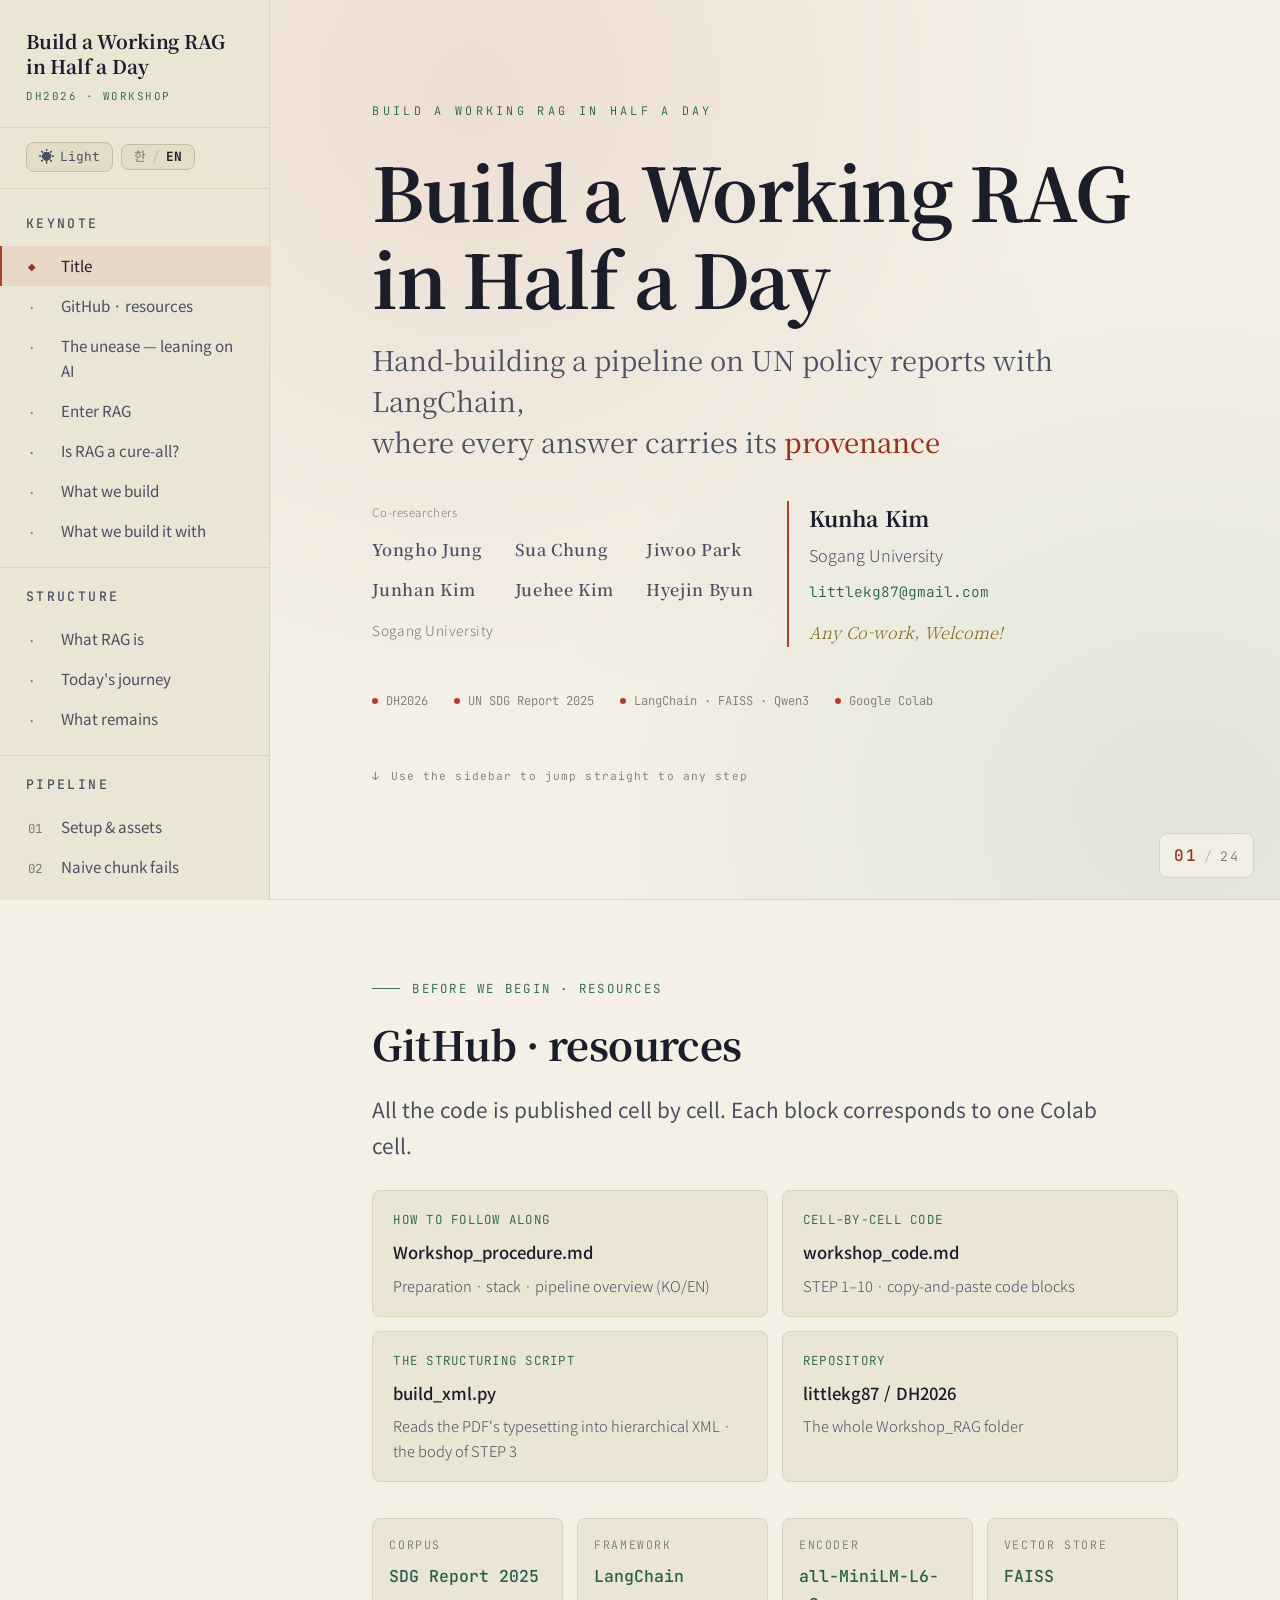
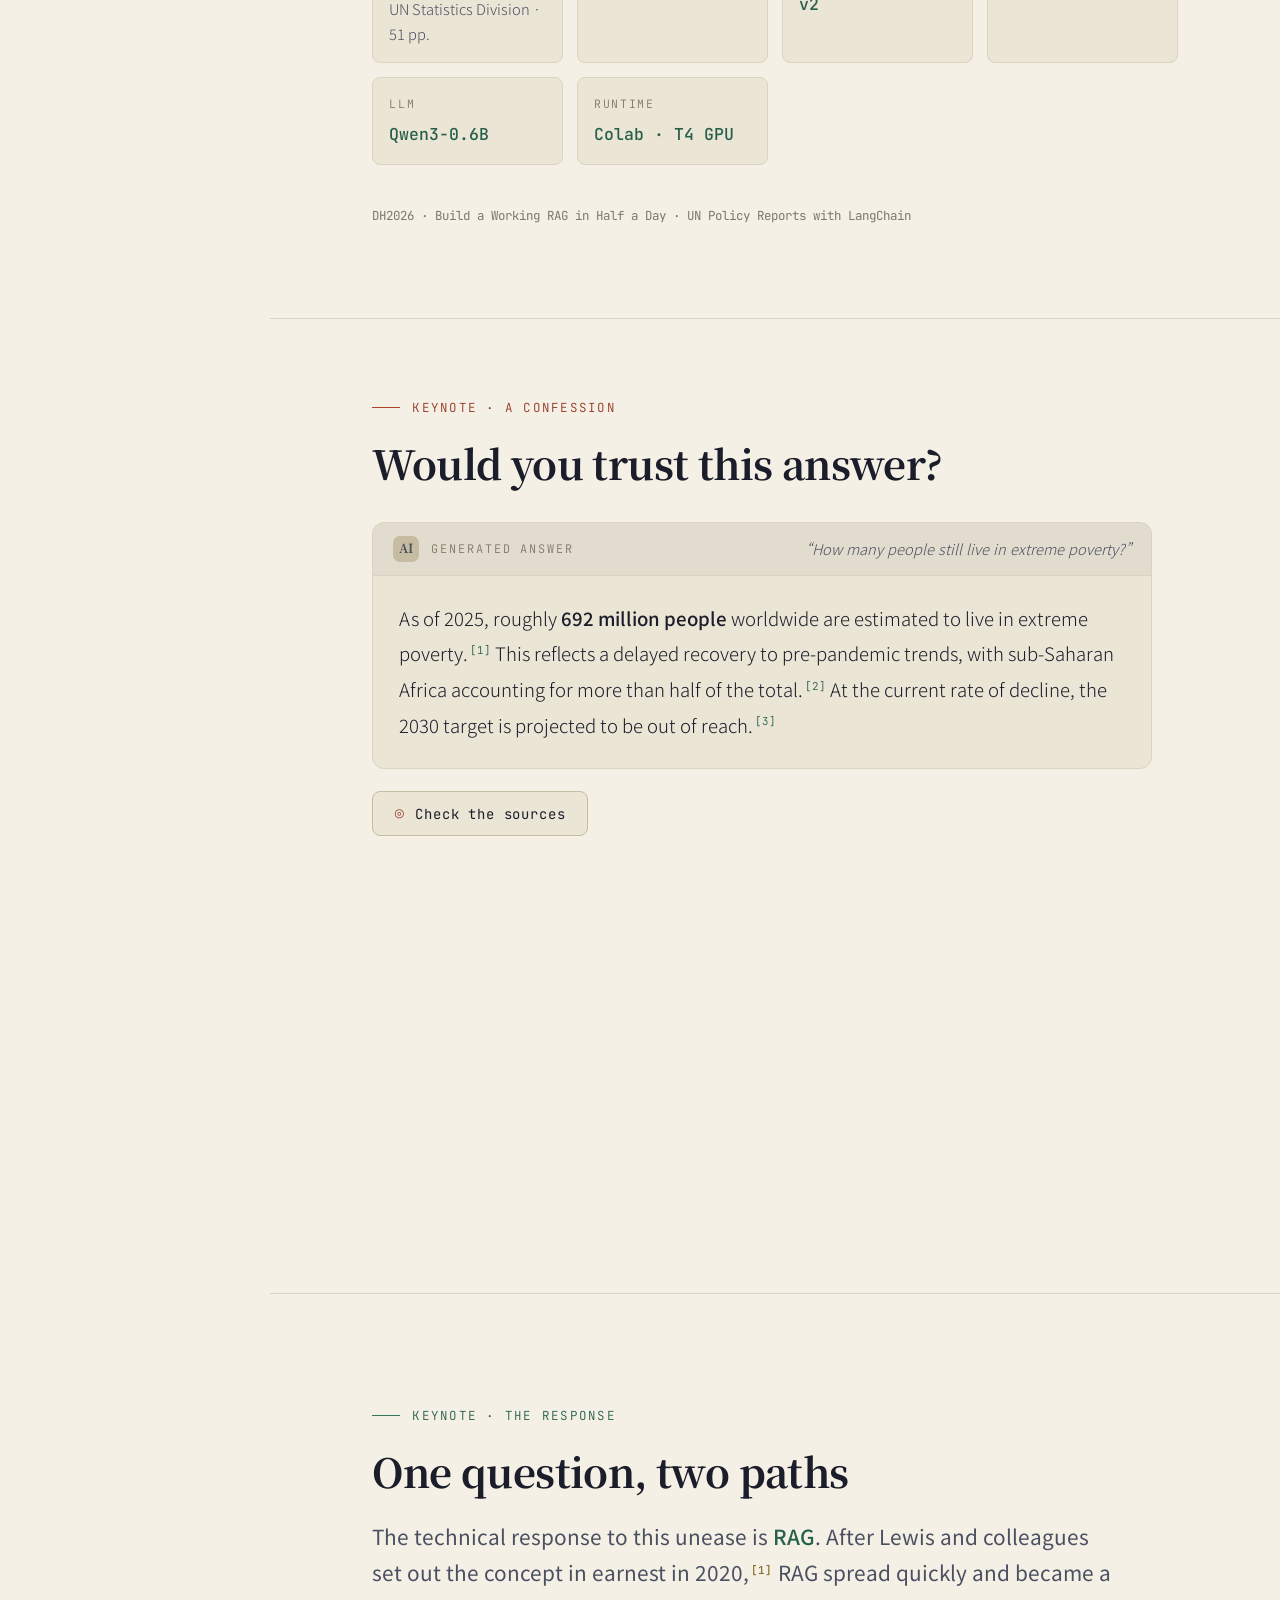
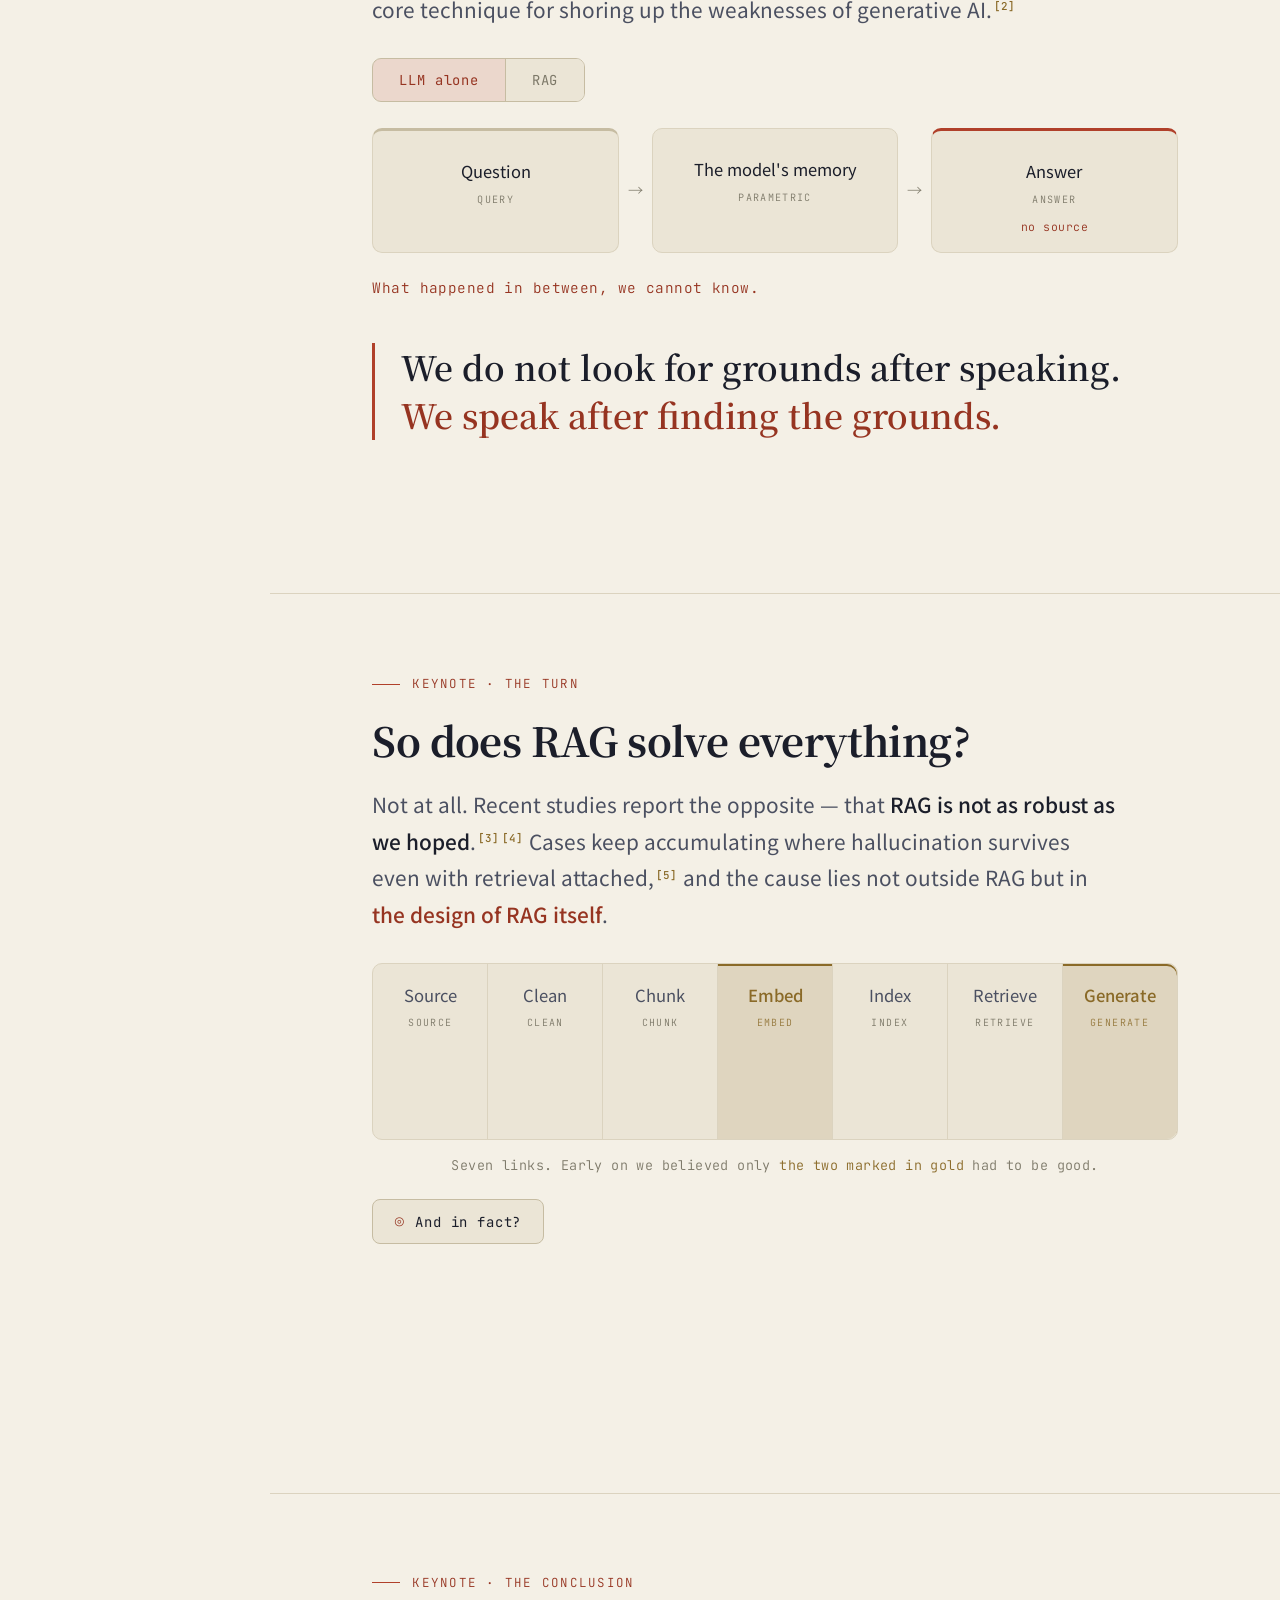
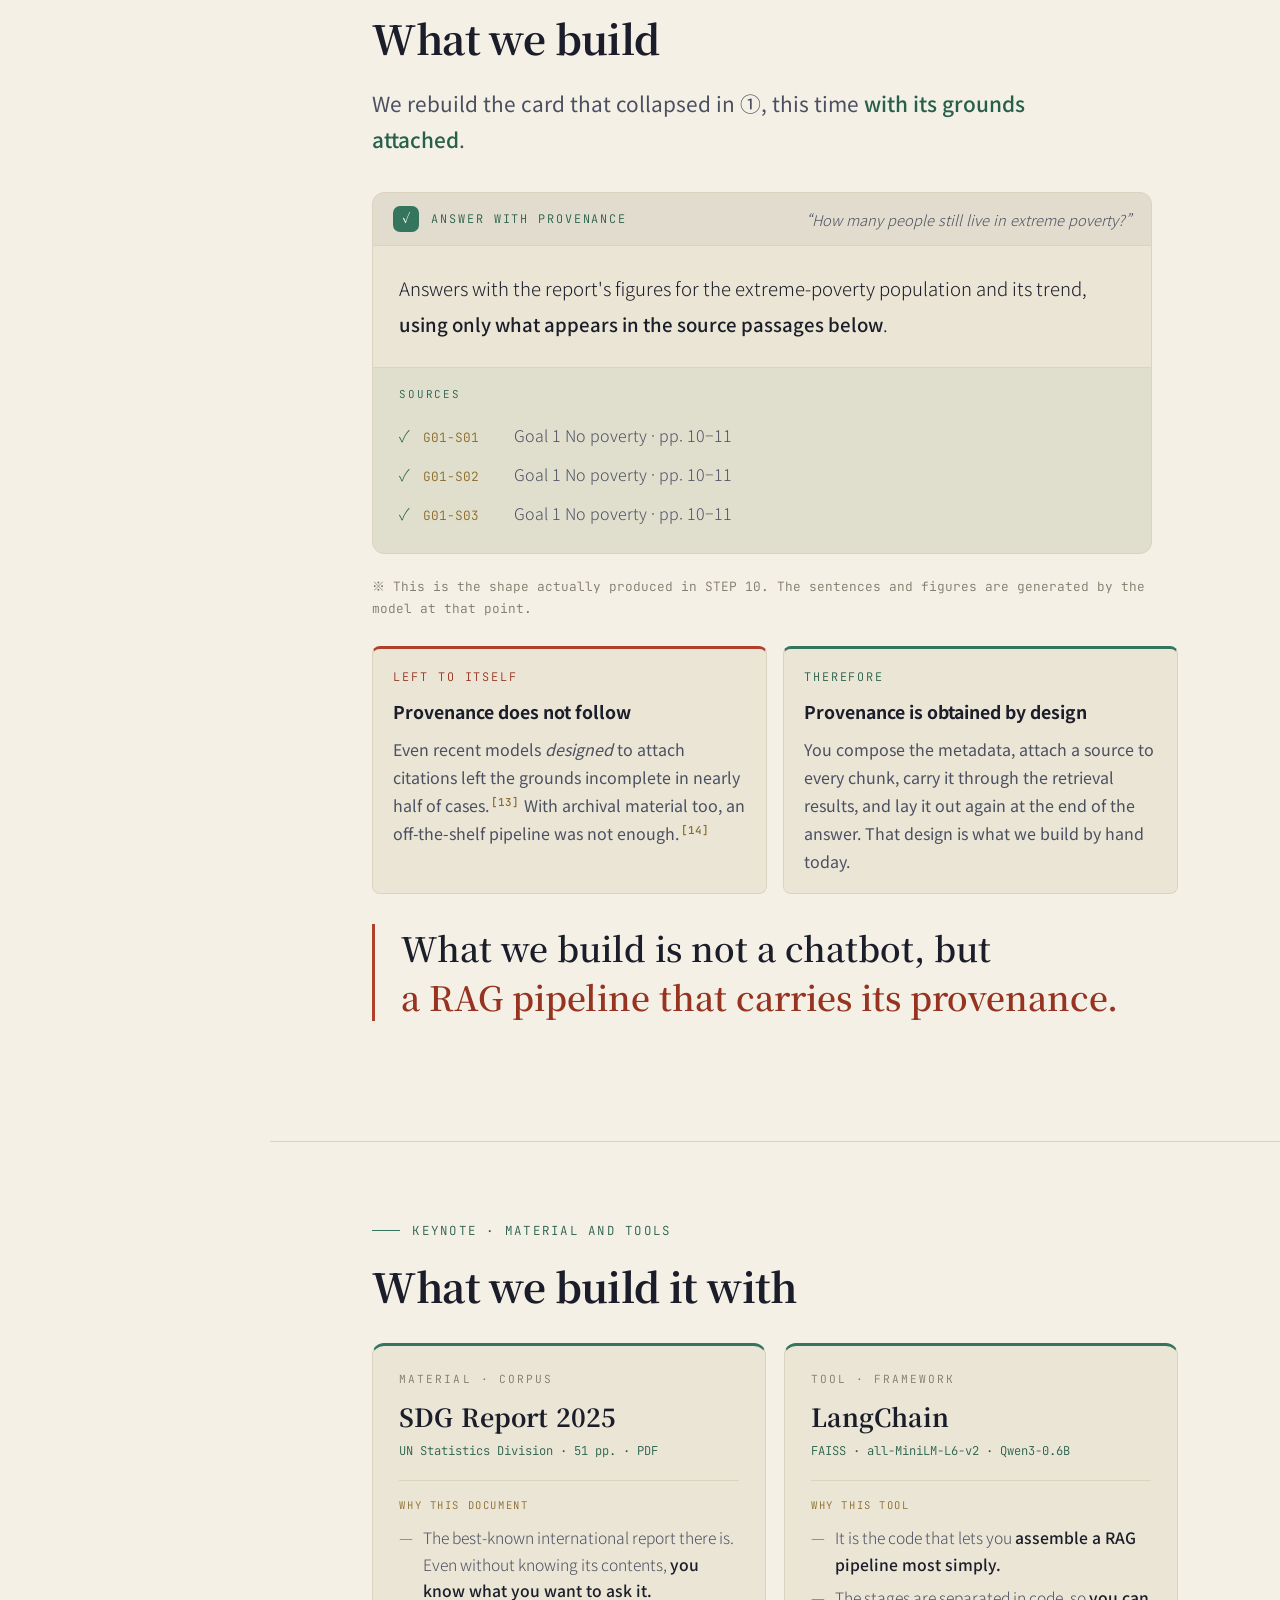
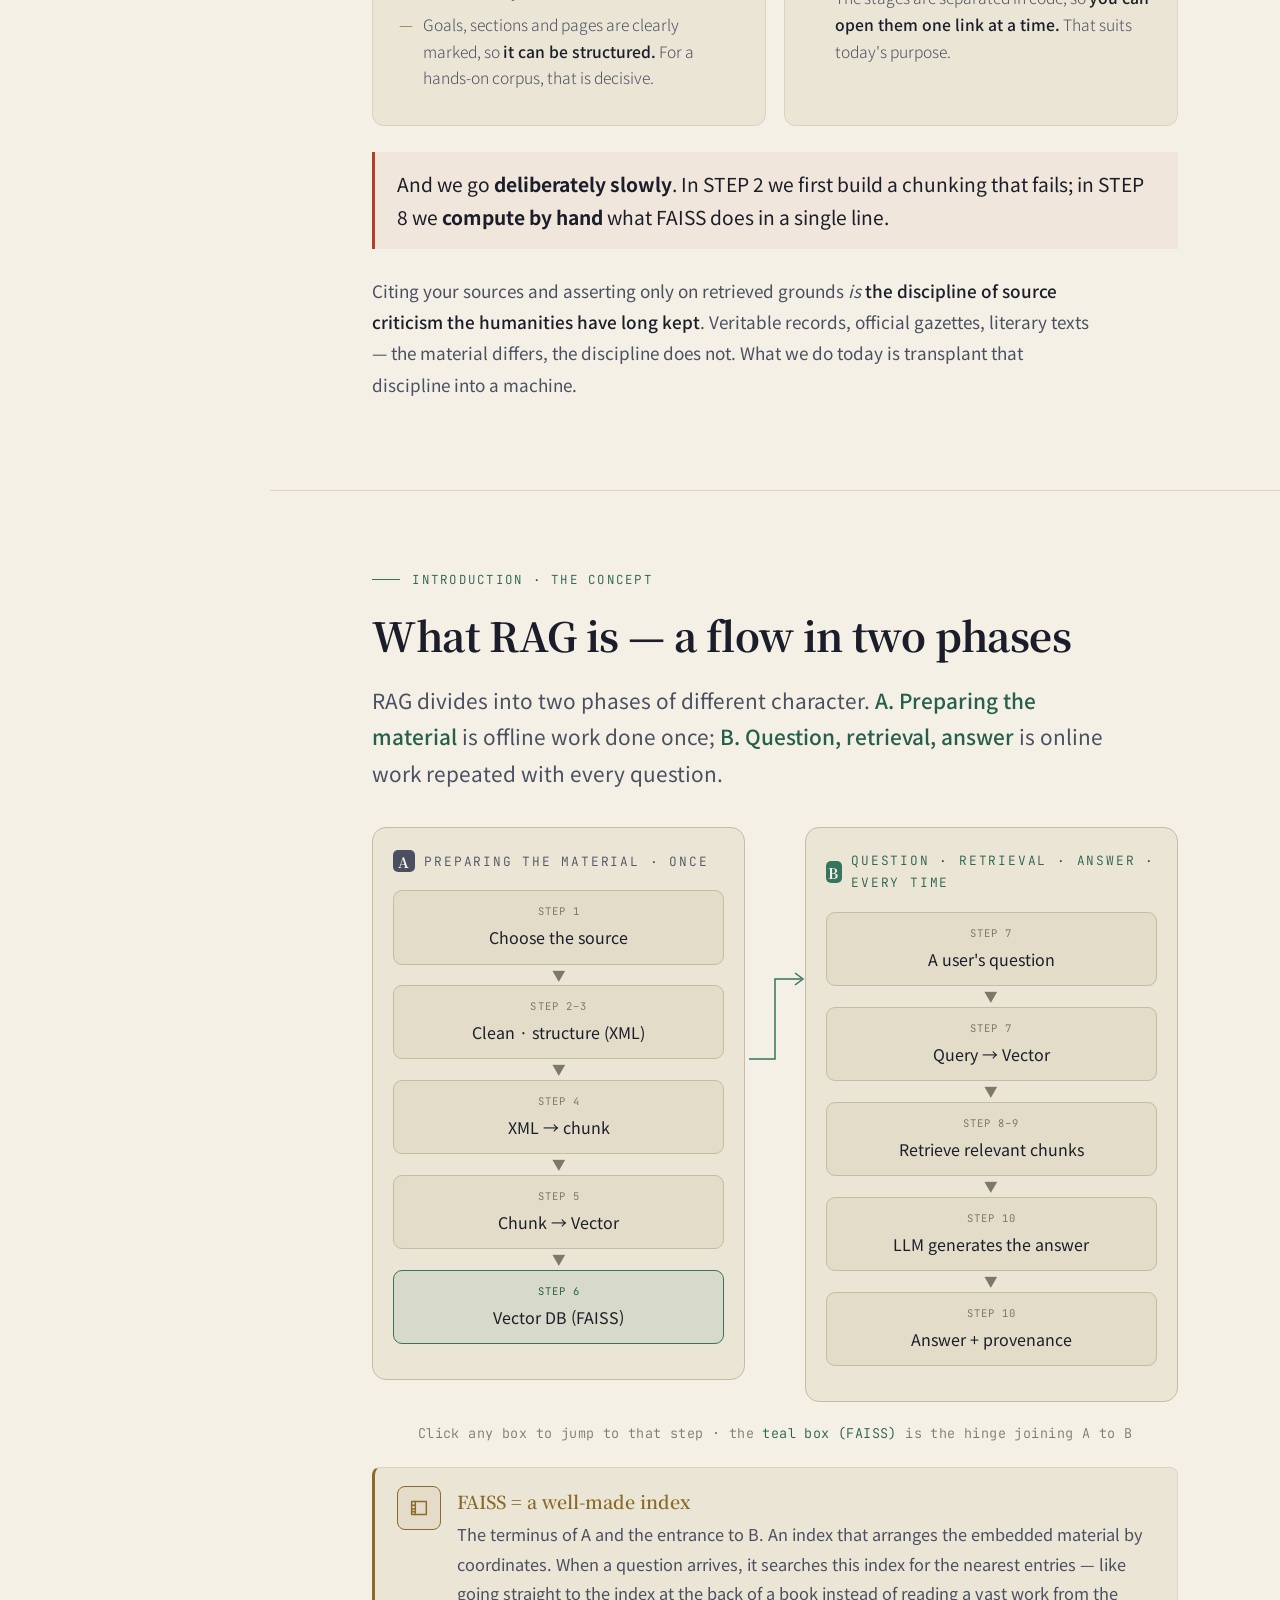
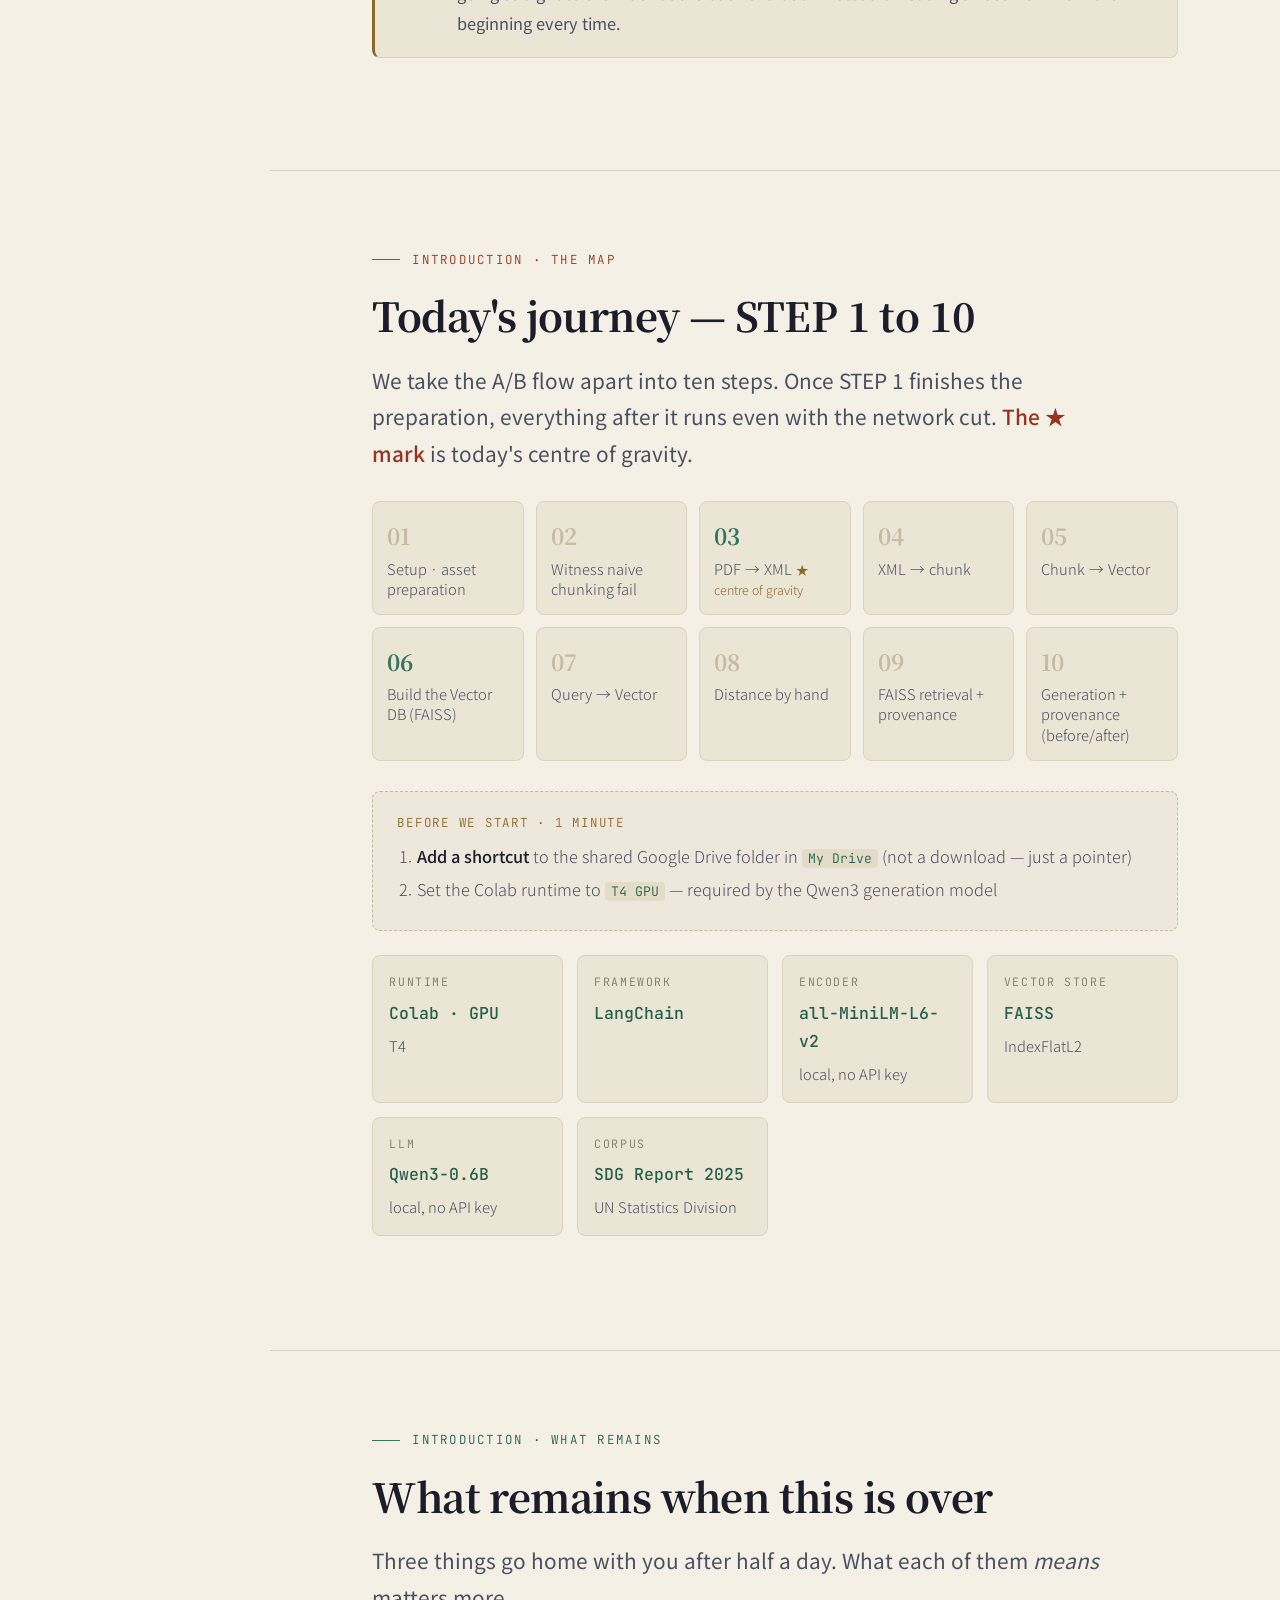
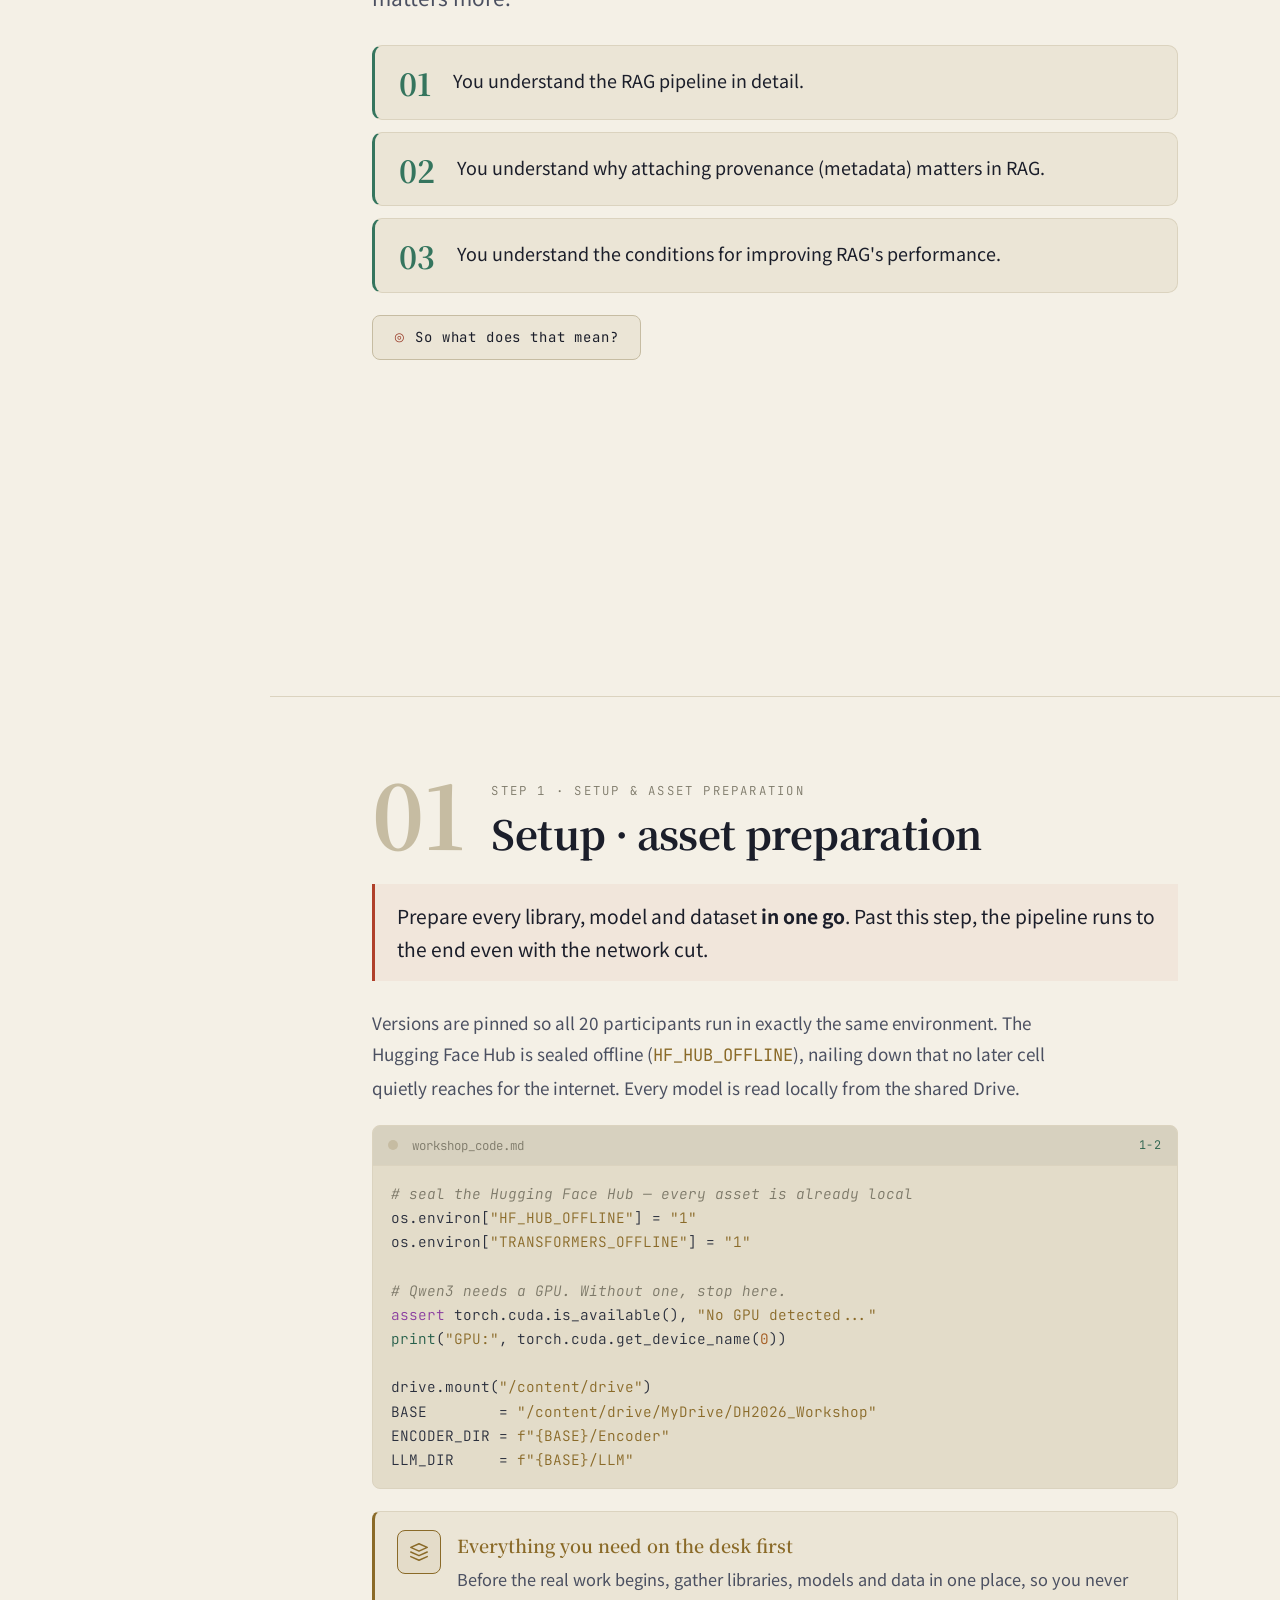
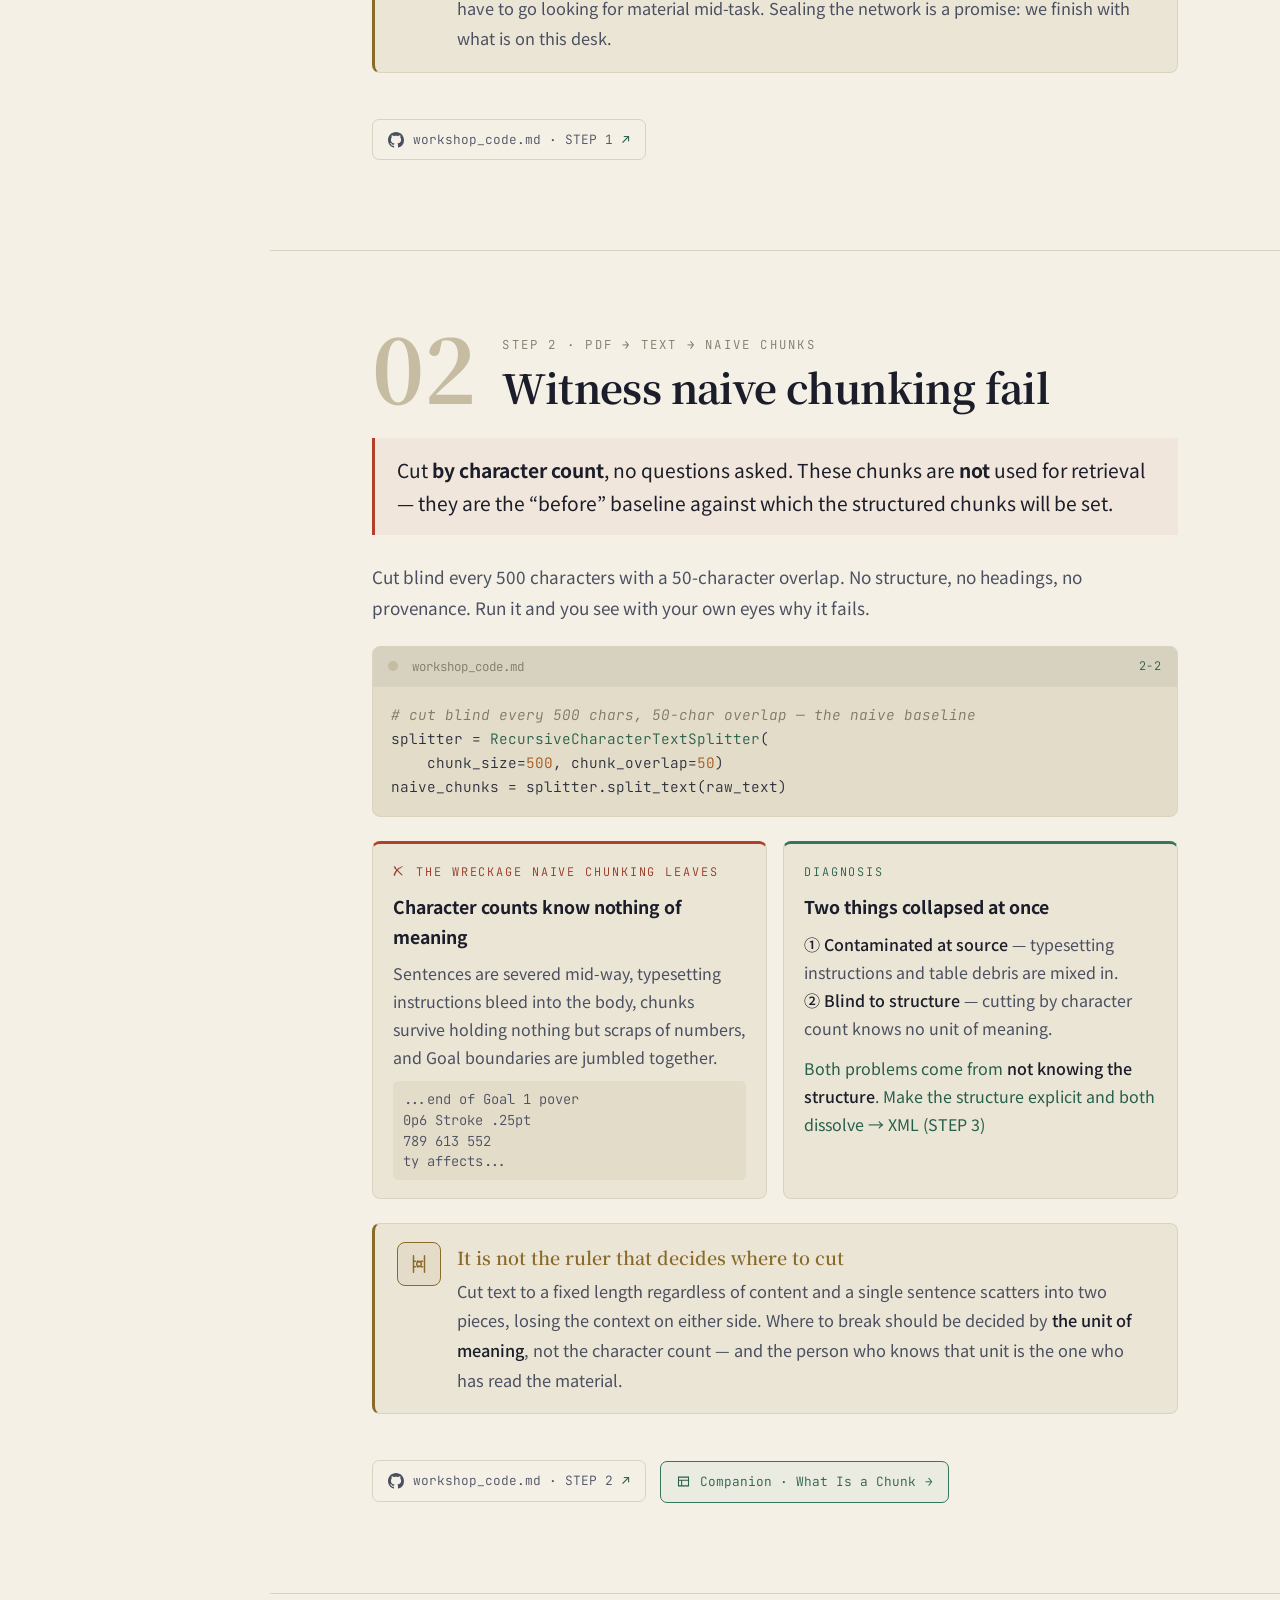
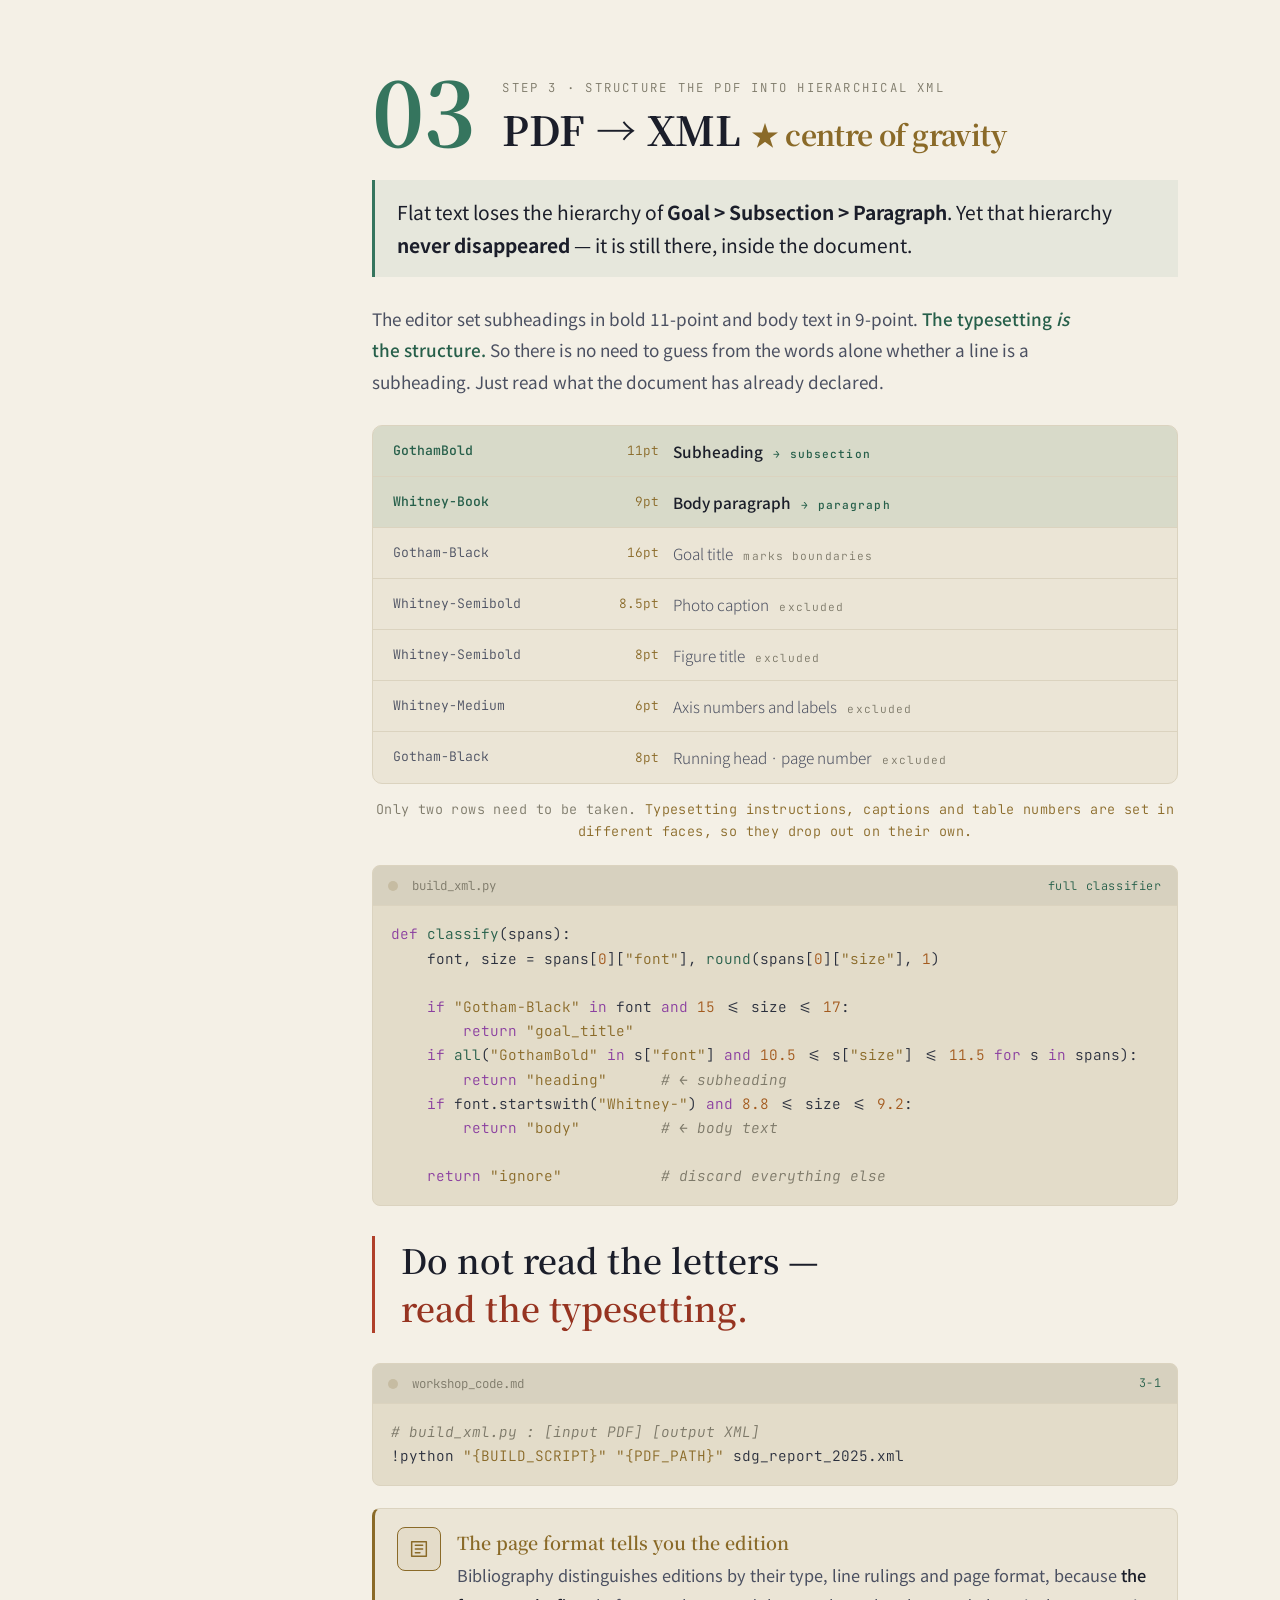
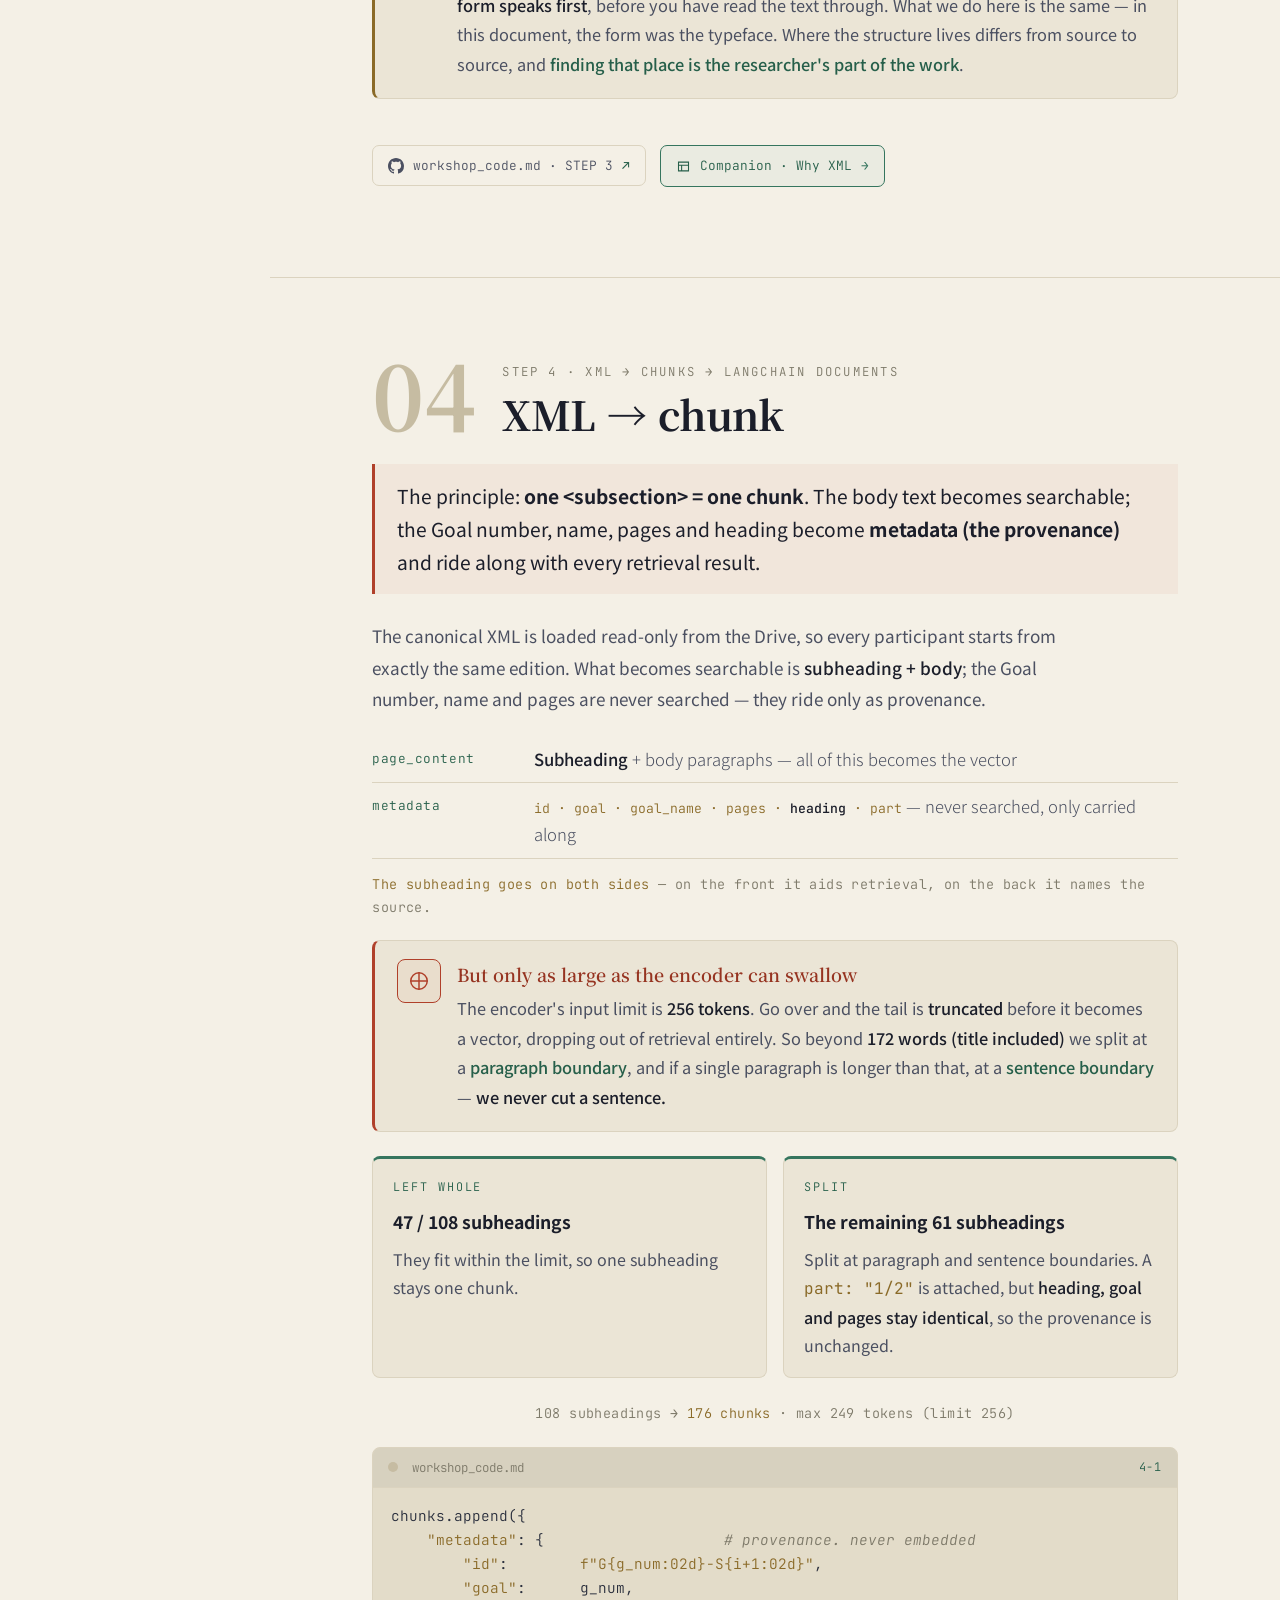
==== commit 0c357144: "발표자료: 아웃트로 2쪽 추가 — 내가 만든 것들 · 발표와 협력 - 23쪽 '내가 만든 것들': 감사말 + AskSillok(조선왕조실록 RAG)·마르쿠스   아우렐리우스 명상록" ====
--- a/Workshop_RAG/index.html
+++ b/Workshop_RAG/index.html
@@ -127,6 +127,37 @@
     padding-left:26px;border-left:3px solid var(--cinnabar);
   }
 
+  /* ───── 아웃트로 — 내가 만든 것 · 발표 ───── */
+  .projgrid{display:grid;grid-template-columns:1fr 1fr;gap:22px;margin-top:30px}
+  @media(max-width:820px){.projgrid{grid-template-columns:1fr}}
+  .pcard{
+    display:flex;gap:22px;align-items:flex-start;
+    border:1px solid var(--line);border-radius:12px;padding:22px 24px;background:var(--ink-2);
+  }
+  .pcard.feat{border-left:3px solid var(--cinnabar)}
+  .pcard .qr{
+    flex-shrink:0;width:116px;height:116px;padding:9px;border-radius:10px;
+    background:#fff;box-shadow:0 2px 12px rgba(0,0,0,.14);
+  }
+  .pcard .qr svg{display:block;width:100%;height:100%}
+  .pcard .pc-body{flex:1;min-width:0}
+  .pcard .pc-name{font-family:var(--serif);font-weight:700;font-size:1.32rem;color:var(--paper);line-height:1.2}
+  .pcard .pc-tag{font-family:var(--mono);font-size:.68rem;letter-spacing:.1em;color:var(--teal-soft);margin-top:5px;text-transform:uppercase}
+  .pcard .pc-desc{font-size:.96rem;color:var(--paper-dim);line-height:1.7;margin-top:12px}
+  .pcard .pc-link{display:inline-block;margin-top:14px;font-family:var(--mono);font-size:.85rem;color:var(--teal-soft);text-decoration:none;border-bottom:1px solid transparent;transition:border-color .16s ease}
+  .pcard .pc-link:hover{border-bottom-color:var(--teal-soft)}
+
+  .talklist{margin-top:26px;display:flex;flex-direction:column;gap:16px}
+  .talk{border:1px solid var(--line);border-radius:12px;padding:20px 24px;background:var(--ink-2)}
+  .talk.feat{border-left:3px solid var(--cinnabar);background:rgba(193,83,58,.05)}
+  .talk .tk-when{font-family:var(--mono);font-size:.75rem;letter-spacing:.05em;color:var(--paper-faint);display:flex;flex-wrap:wrap;gap:8px 16px;align-items:center}
+  .talk .tk-kind{font-family:var(--mono);font-size:.66rem;letter-spacing:.14em;text-transform:uppercase;color:var(--teal-soft)}
+  .talk .tk-flag{font-family:var(--mono);font-size:.66rem;letter-spacing:.08em;color:var(--cinnabar-soft);font-weight:700;border:1px solid var(--cinnabar);border-radius:20px;padding:2px 9px}
+  .talk .tk-title{font-family:var(--serif);font-weight:600;font-size:1.12rem;color:var(--paper);line-height:1.5;margin-top:11px}
+  .talk .tk-note{max-height:0;opacity:0;overflow:hidden;font-size:.95rem;color:var(--paper-dim);line-height:1.7;transition:max-height .55s ease,opacity .55s ease,margin-top .55s ease}
+  .talklist.show .talk .tk-note{max-height:9em;opacity:1;margin-top:12px}
+  .talk .tk-note::before{content:"→ ";color:var(--teal);font-family:var(--mono)}
+
   /* STEP big number */
   .stephead{display:flex;align-items:flex-start;gap:26px;margin-bottom:8px}
   .stepnum{font-family:var(--serif);font-weight:700;font-size:clamp(3.2rem,8vw,5.5rem);line-height:.85;color:var(--line-soft);flex-shrink:0}
@@ -883,6 +914,12 @@
       <a href="#message"><span class="num">·</span><span lang="ko">정리</span><span lang="en">Recap</span></a>
       <a href="#finale"><span class="num">◆</span><span lang="ko">핵심 메시지</span><span lang="en">The core message</span></a>
     </div>
+
+    <div class="navgroup">
+      <div class="label"><span lang="ko">초대</span><span lang="en">Invitation</span></div>
+      <a href="#works"><span class="num">·</span><span lang="ko">내가 만든 것</span><span lang="en">What I've built</span></a>
+      <a href="#talks"><span class="num">·</span><span lang="ko">발표 · 협력</span><span lang="en">Talks · collaboration</span></a>
+    </div>
   </nav>
 
   <!-- ============ MAIN ============ -->
@@ -1869,6 +1906,71 @@
       </div>
     </section>
 
+    <!-- ============ WORKS — 내가 만든 것들 ============ -->
+    <section id="works">
+      <div class="inner">
+        <div class="eyebrow teal"><span lang="ko">감사합니다 · 내가 만든 것들</span><span lang="en">Thank you · What I've built</span></div>
+        <h2><span lang="ko">오늘의 원칙으로, 저도 만들고 있습니다</span><span lang="en">Built on the very principles we practiced today</span></h2>
+        <p class="lead"><span lang="ko">반나절을 끝까지 함께해 주셔서 고맙습니다. 오늘 실습한 그 원칙 그대로, 저는 제 자료 위에 RAG를 짓고 있습니다. QR이나 링크로 직접 만나 보세요.</span><span lang="en">Thank you for staying through the whole half-day. On the very principles we practiced today, I build RAG systems on my own material. Meet them by QR or link.</span></p>
+
+        <div class="projgrid">
+          <div class="pcard feat">
+            <div class="qr"><svg xmlns="http://www.w3.org/2000/svg" viewBox="0 0 31 31" class="segno" role="img" aria-label="AskSillok QR code" shape-rendering="crispEdges"><path fill="#fff" d="M0 0h31v31h-31z"/><path class="qrline" stroke="#12131a" d="M3 3.5h7m1 0h1m5 0h1m3 0h7m-25 1h1m5 0h1m1 0h2m1 0h1m1 0h2m1 0h1m1 0h1m5 0h1m-25 1h1m1 0h3m1 0h1m1 0h3m1 0h3m1 0h1m1 0h1m1 0h3m1 0h1m-25 1h1m1 0h3m1 0h1m4 0h1m1 0h1m4 0h1m1 0h3m1 0h1m-25 1h1m1 0h3m1 0h1m1 0h2m1 0h4m1 0h1m1 0h1m1 0h3m1 0h1m-25 1h1m5 0h1m2 0h1m1 0h1m2 0h1m3 0h1m5 0h1m-25 1h7m1 0h1m1 0h1m1 0h1m1 0h1m1 0h1m1 0h7m-15 1h1m1 0h4m-16 1h1m2 0h6m1 0h3m1 0h1m1 0h2m2 0h1m1 0h3m-24 1h3m4 0h2m2 0h4m3 0h5m-24 1h1m1 0h2m2 0h1m2 0h1m1 0h1m3 0h2m1 0h1m2 0h1m2 0h1m-22 1h1m1 0h1m4 0h3m2 0h2m1 0h1m2 0h4m-23 1h1m1 0h1m1 0h2m1 0h2m1 0h1m2 0h1m2 0h2m4 0h1m-25 1h1m1 0h3m4 0h2m1 0h1m1 0h4m2 0h1m2 0h1m-24 1h2m2 0h1m1 0h4m4 0h2m1 0h2m1 0h5m-25 1h1m3 0h1m2 0h1m2 0h1m5 0h1m1 0h2m1 0h2m1 0h1m-25 1h1m1 0h1m2 0h2m1 0h1m3 0h2m1 0h6m1 0h2m-16 1h3m2 0h1m2 0h1m3 0h1m1 0h2m-24 1h7m1 0h1m1 0h2m2 0h1m1 0h1m1 0h1m1 0h1m3 0h1m-25 1h1m5 0h1m1 0h4m1 0h1m1 0h2m3 0h1m-21 1h1m1 0h3m1 0h1m1 0h2m1 0h2m2 0h6m-21 1h1m1 0h3m1 0h1m1 0h4m1 0h2m2 0h2m4 0h2m-25 1h1m1 0h3m1 0h1m2 0h3m1 0h1m2 0h2m2 0h5m-25 1h1m5 0h1m5 0h1m4 0h4m1 0h3m-25 1h7m1 0h1m2 0h2m2 0h2m1 0h1m2 0h1m2 0h1"/></svg></div>
+            <div class="pc-body">
+              <div class="pc-name">AskSillok</div>
+              <div class="pc-tag">RAG · 380,000 records</div>
+              <div class="pc-desc"><span lang="ko">15–19세기 한반도를 다스린 <strong>조선</strong>의 기록, <strong>《조선왕조실록》 38만 건</strong>의 사료 위에 세운 RAG입니다. 영어 버전도 있으니 편히 들어와 보세요.</span><span lang="en">A RAG built on <strong>380,000 records of the Veritable Records of the Joseon Dynasty</strong> — the archive of Joseon, the state that governed the Korean peninsula from the 15th to the 19th century. An English version is available too.</span></div>
+              <a class="pc-link" href="https://beta.asksillok.com" target="_blank" rel="noopener">beta.asksillok.com ↗</a>
+            </div>
+          </div>
+          <div class="pcard">
+            <div class="qr"><svg xmlns="http://www.w3.org/2000/svg" viewBox="0 0 39 39" class="segno" role="img" aria-label="Marcus Aurelius chatbot QR code" shape-rendering="crispEdges"><path fill="#fff" d="M0 0h39v39h-39z"/><path class="qrline" stroke="#12131a" d="M3 3.5h7m3 0h5m2 0h5m1 0h1m2 0h7m-33 1h1m5 0h1m2 0h7m1 0h1m2 0h3m3 0h1m5 0h1m-33 1h1m1 0h3m1 0h1m1 0h2m1 0h1m1 0h1m2 0h1m1 0h2m1 0h1m1 0h2m1 0h1m1 0h3m1 0h1m-33 1h1m1 0h3m1 0h1m1 0h3m1 0h1m1 0h1m1 0h2m1 0h1m2 0h1m3 0h1m1 0h3m1 0h1m-33 1h1m1 0h3m1 0h1m1 0h1m2 0h1m3 0h1m1 0h3m2 0h2m2 0h1m1 0h3m1 0h1m-33 1h1m5 0h1m1 0h3m2 0h1m1 0h2m4 0h1m4 0h1m5 0h1m-33 1h7m1 0h1m1 0h1m1 0h1m1 0h1m1 0h1m1 0h1m1 0h1m1 0h1m1 0h1m1 0h7m-25 1h5m2 0h1m4 0h2m1 0h2m-25 1h1m1 0h5m3 0h2m1 0h3m1 0h2m3 0h1m1 0h1m1 0h5m-29 1h1m1 0h1m2 0h1m4 0h1m1 0h1m1 0h1m2 0h3m1 0h1m2 0h2m1 0h2m1 0h1m-33 1h1m2 0h5m2 0h1m4 0h2m1 0h1m1 0h1m4 0h1m2 0h1m1 0h2m-32 1h1m4 0h1m3 0h2m3 0h3m3 0h2m3 0h2m1 0h4m-31 1h4m1 0h3m1 0h3m2 0h1m1 0h1m1 0h2m1 0h2m4 0h2m1 0h1m-31 1h2m1 0h1m3 0h2m1 0h2m1 0h4m1 0h3m1 0h1m1 0h3m1 0h4m-33 1h4m1 0h2m1 0h1m3 0h1m5 0h1m1 0h2m2 0h3m1 0h4m-32 1h3m1 0h1m7 0h2m2 0h1m4 0h3m1 0h2m2 0h2m-30 1h1m2 0h1m1 0h2m1 0h3m2 0h1m2 0h1m1 0h1m2 0h4m1 0h3m2 0h1m-33 1h2m2 0h2m6 0h3m1 0h1m1 0h2m1 0h7m1 0h4m-32 1h1m3 0h4m1 0h2m1 0h4m1 0h1m2 0h2m2 0h1m1 0h2m1 0h2m-32 1h2m2 0h1m3 0h1m1 0h1m1 0h1m2 0h2m1 0h1m1 0h4m1 0h6m1 0h1m-33 1h1m1 0h1m3 0h1m1 0h2m4 0h2m1 0h1m4 0h1m1 0h2m2 0h2m1 0h1m-32 1h1m1 0h1m1 0h1m5 0h2m1 0h1m1 0h1m1 0h1m1 0h3m1 0h2m1 0h2m4 0h1m-33 1h1m1 0h5m1 0h1m1 0h6m2 0h1m2 0h2m1 0h1m2 0h1m2 0h2m-32 1h1m1 0h2m3 0h1m1 0h1m4 0h2m2 0h1m1 0h2m1 0h1m2 0h2m1 0h3m-32 1h1m2 0h1m2 0h1m2 0h2m1 0h1m2 0h1m1 0h1m1 0h2m1 0h1m1 0h6m2 0h1m-25 1h1m1 0h1m1 0h1m3 0h1m1 0h4m2 0h1m3 0h1m1 0h1m1 0h1m-33 1h7m3 0h2m1 0h1m1 0h1m2 0h1m1 0h2m1 0h2m1 0h1m1 0h1m1 0h2m-32 1h1m5 0h1m1 0h2m1 0h1m1 0h2m1 0h1m1 0h7m3 0h3m1 0h1m-33 1h1m1 0h3m1 0h1m1 0h2m3 0h3m1 0h3m2 0h1m1 0h6m-30 1h1m1 0h3m1 0h1m1 0h5m1 0h2m2 0h4m1 0h3m2 0h1m1 0h3m-33 1h1m1 0h3m1 0h1m1 0h2m2 0h1m1 0h4m2 0h1m3 0h1m1 0h2m1 0h1m-30 1h1m5 0h1m3 0h1m2 0h1m2 0h1m3 0h2m6 0h3m-31 1h7m1 0h1m4 0h2m1 0h2m1 0h1m2 0h6m1 0h1m1 0h1"/></svg></div>
+            <div class="pc-body">
+              <div class="pc-name"><span lang="ko">마르쿠스와의 대화</span><span lang="en">A Talk with Marcus</span></div>
+              <div class="pc-tag">RAG · Meditations</div>
+              <div class="pc-desc"><span lang="ko">심심풀이로 만든 <strong>《명상록》</strong> 기반 RAG 챗봇입니다. 로마의 철인 황제 <strong>마르쿠스 아우렐리우스</strong>와 이야기하고 싶다면 들어와 보세요 — 당신의 고민에 꽤 그럴듯한 답을 건넬 겁니다.</span><span lang="en">A little side project: a RAG chatbot grounded in <strong>the Meditations</strong>. If you'd like to talk with <strong>Marcus Aurelius</strong>, the philosopher-emperor of Rome, step in — he'll offer a surprisingly plausible answer to whatever weighs on you.</span></div>
+              <a class="pc-link" href="https://rag-chatbot-km9hgveen2rfuexsp777cf.streamlit.app/" target="_blank" rel="noopener"><span lang="ko">QR로 여세요 (주소가 깁니다)</span><span lang="en">Open via QR (the URL is long)</span> ↗</a>
+            </div>
+          </div>
+        </div>
+      </div>
+    </section>
+
+    <!-- ============ TALKS — 발표와 협력 ============ -->
+    <section id="talks">
+      <div class="inner">
+        <div class="eyebrow"><span lang="ko">초대 · DH2026 발표</span><span lang="en">An invitation · My DH2026 talks</span></div>
+        <h2><span lang="ko">시간이 되신다면, 제 발표에도 와 주세요</span><span lang="en">If you have the time, come to my talks</span></h2>
+        <p class="lead"><span lang="ko">이번 DH2026에서 두 편을 발표합니다. 특히 <strong class="cinnabar-text">수요일</strong> 발표는 오늘 이야기한 <strong>정교한 RAG 파이프라인 구축 전략</strong>을 다룹니다.</span><span lang="en">I'm presenting two papers at DH2026. The <strong class="cinnabar-text">Wednesday</strong> talk in particular is about <strong>strategies for building a well-crafted RAG pipeline</strong> — exactly today's theme.</span></p>
+
+        <div class="talklist" id="talklist">
+          <div class="talk feat">
+            <div class="tk-when">
+              <span class="tk-kind">Short Paper</span>
+              <span class="tk-flag"><span lang="ko">수요일 · RAG</span><span lang="en">Wed · RAG</span></span>
+              <span>Jul 29 · 16:30–18:00 · S048 · Room 106</span>
+            </div>
+            <div class="tk-title">From Searchable Archives to Askable Archives: Designing a RAG-Based Research Interface for The Annals of the Joseon Dynasty</div>
+            <div class="tk-note"><span lang="ko">오늘의 파이프라인을 실제 연구 인터페이스로 끌어올린 이야기입니다.</span><span lang="en">How today's pipeline grows into a real research interface.</span></div>
+          </div>
+          <div class="talk">
+            <div class="tk-when">
+              <span class="tk-kind">Long Paper</span>
+              <span>Jul 30 · 11:00–12:30 · S029 · Room 104</span>
+            </div>
+            <div class="tk-title">A Distant Reading of the Bulletin of Korean Historical Studies: Temporal Consciousness in Korean Historiographical Publications</div>
+            <div class="tk-note"><span lang="ko">한국 역사학 출판물을 원거리 읽기(distant reading)로 분석한 연구입니다.</span><span lang="en">A distant reading of Korean historiographical publications.</span></div>
+          </div>
+        </div>
+
+        <div class="probe">
+          <button class="probebtn" id="talkBtn" type="button"><span class="ic">◎</span><span id="talkLabel"><span lang="ko">각 발표, 무엇을 담나</span><span lang="en">What each talk covers</span></span></button>
+        </div>
+
+        <div class="pull" style="margin-top:38px"><span lang="ko">저는 <span class="accent">RAG</span>에 디지털인문학의 미래가 있다고 믿습니다. 앞으로도 이 길에서 여러 연구를 이어갈 예정이니, <span class="accent">국제적인 연구 협력</span>을 기대합니다.</span><span lang="en">I believe the future of Digital Humanities lies in <span class="accent">RAG</span>. I'll keep pursuing this path, and I look forward to <span class="accent">research collaboration across borders</span>.</span></div>
+      </div>
+    </section>
+
   </main>
 </div>
 
@@ -2084,6 +2186,25 @@
     onLangChange(paint);
   })();
 
+  // 발표 — 「무엇을 담나」를 누르면 각 발표의 한 줄이 열린다 (두 번 누르면 닫힘)
+  (() => {
+    const list = document.getElementById('talklist');
+    if (!list) return;
+    const btn   = document.getElementById('talkBtn');
+    const label = document.getElementById('talkLabel');
+    let open = false;
+    const paint = () => {
+      label.textContent = open ? L('되돌리기', 'Undo') : L('각 발표, 무엇을 담나', 'What each talk covers');
+    };
+    btn.addEventListener('click', () => {
+      open = !open;
+      list.classList.toggle('show', open);
+      paint();
+    });
+    paint();
+    onLangChange(paint);
+  })();
+
   // 각주 팝업: 사이드바·화면 밖으로 넘치면 안쪽으로 밀어 넣는다
   document.querySelectorAll('.fn').forEach(fn => {
     const pop = fn.querySelector('.fnpop');
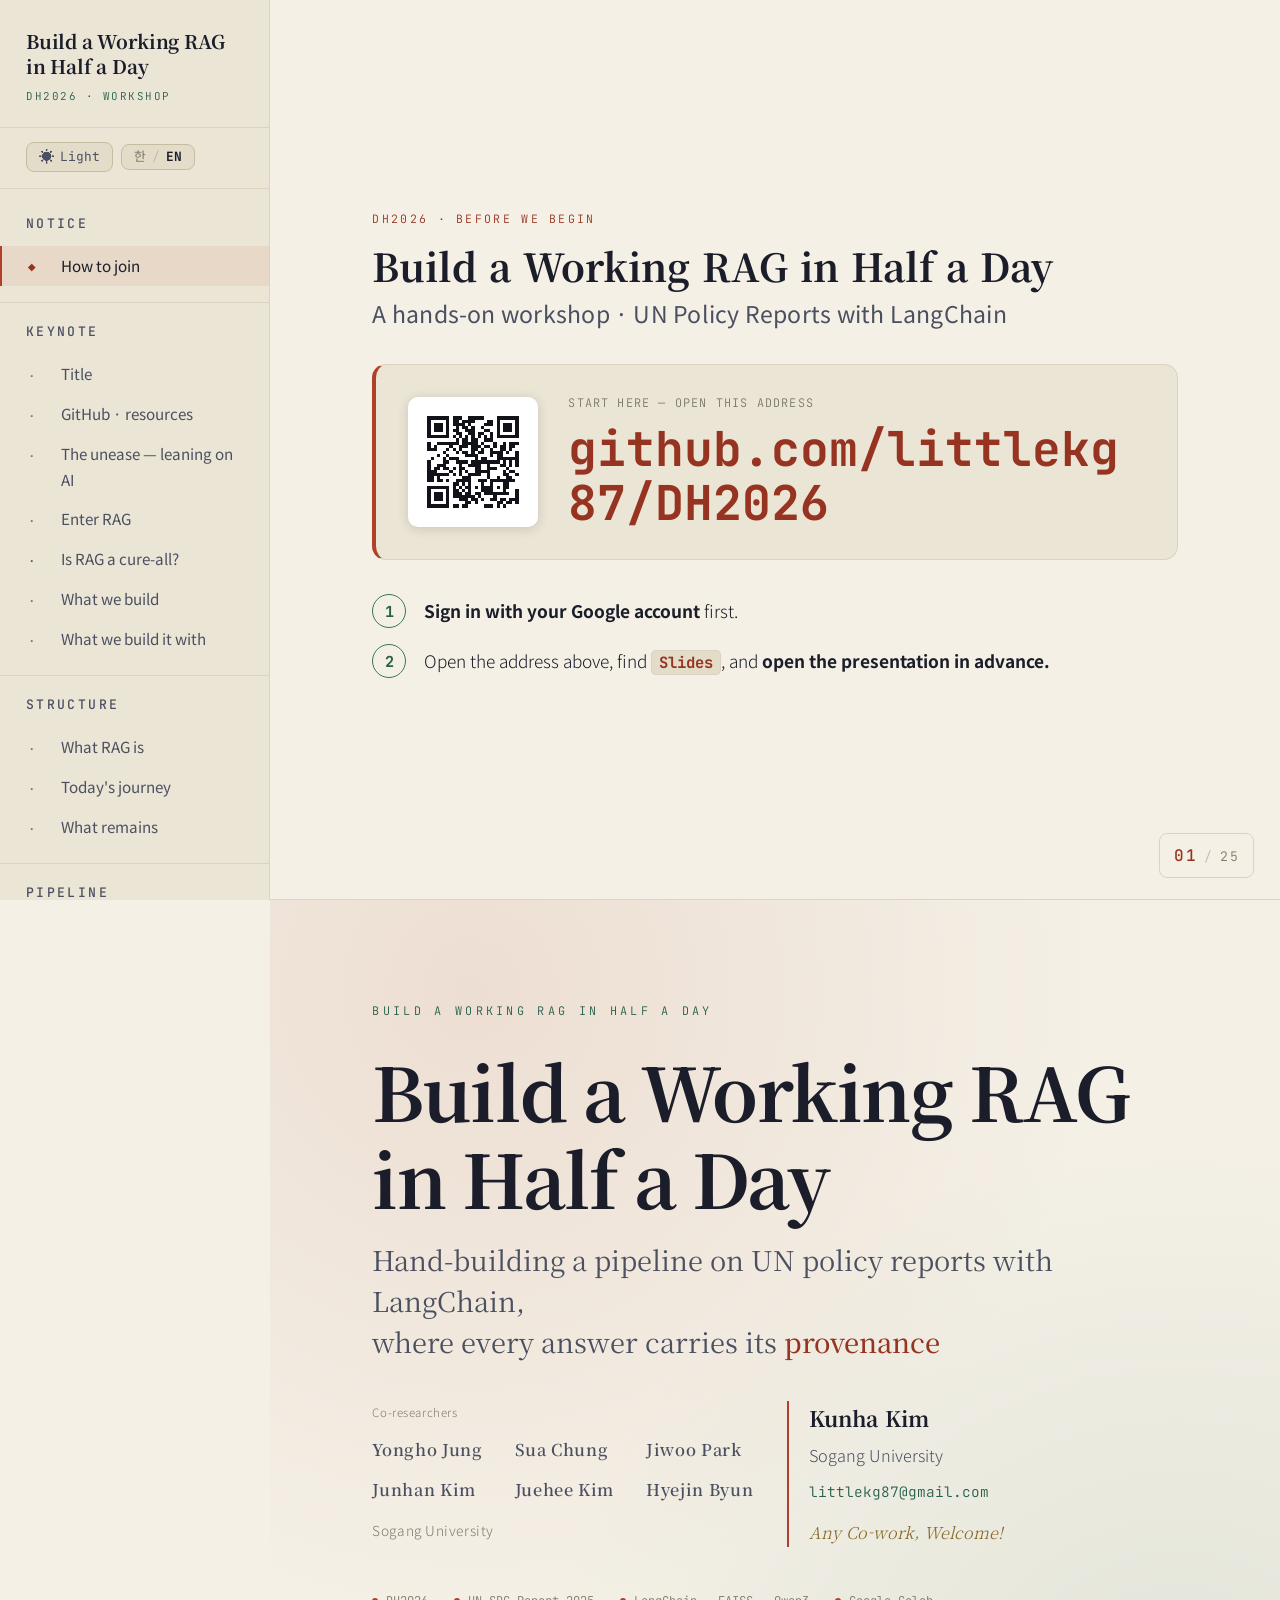
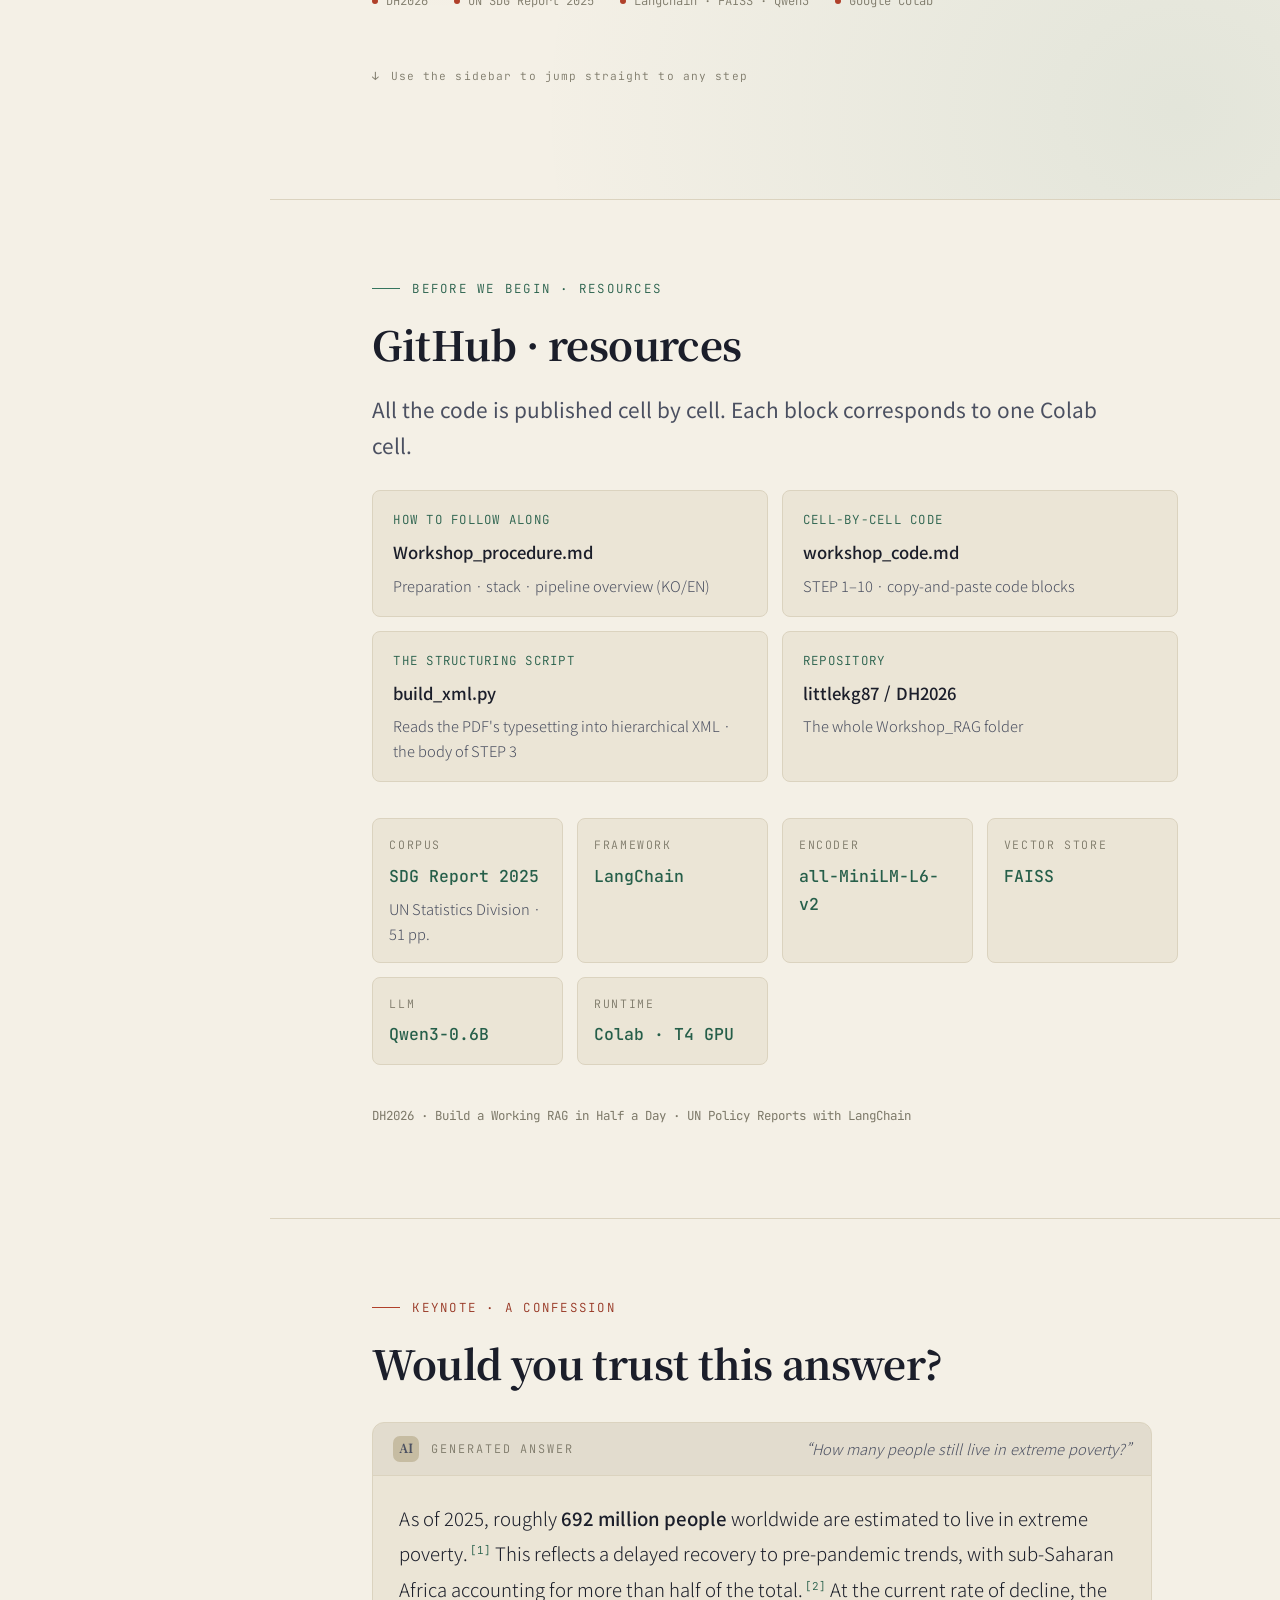
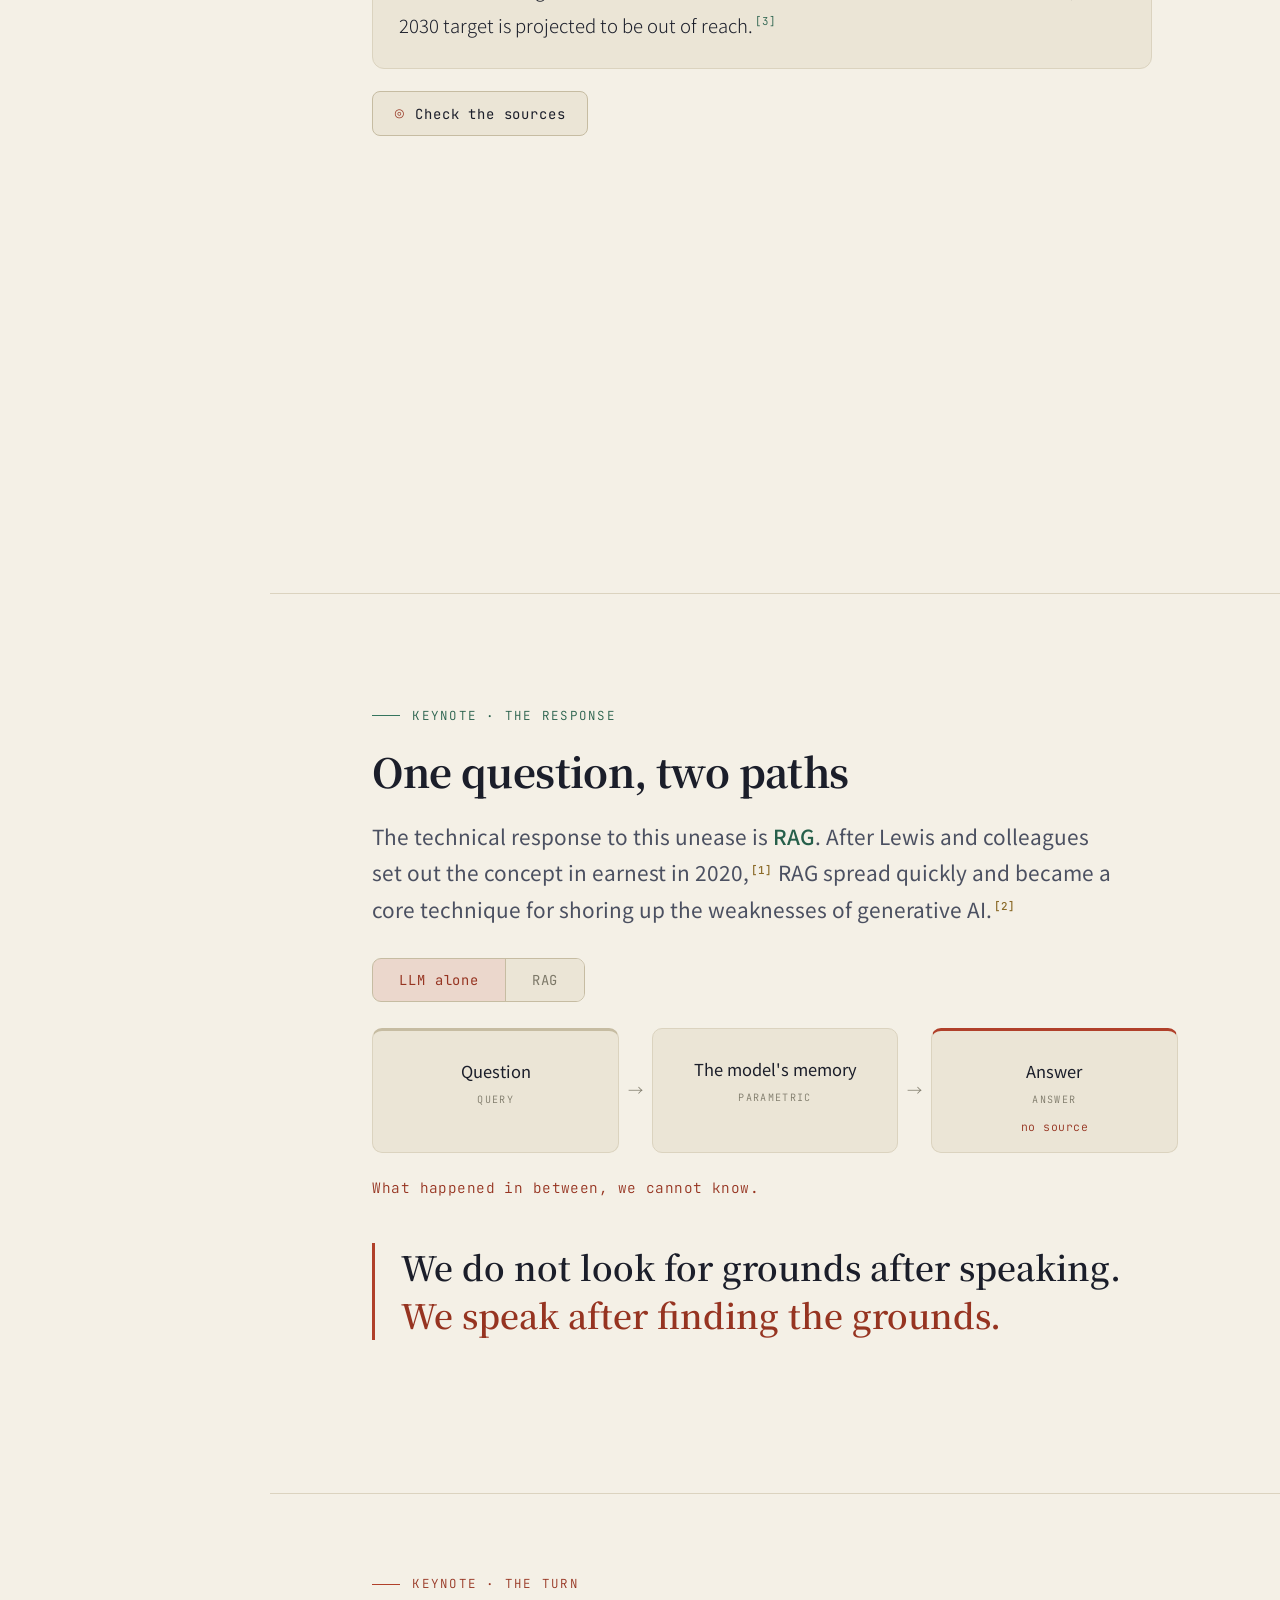
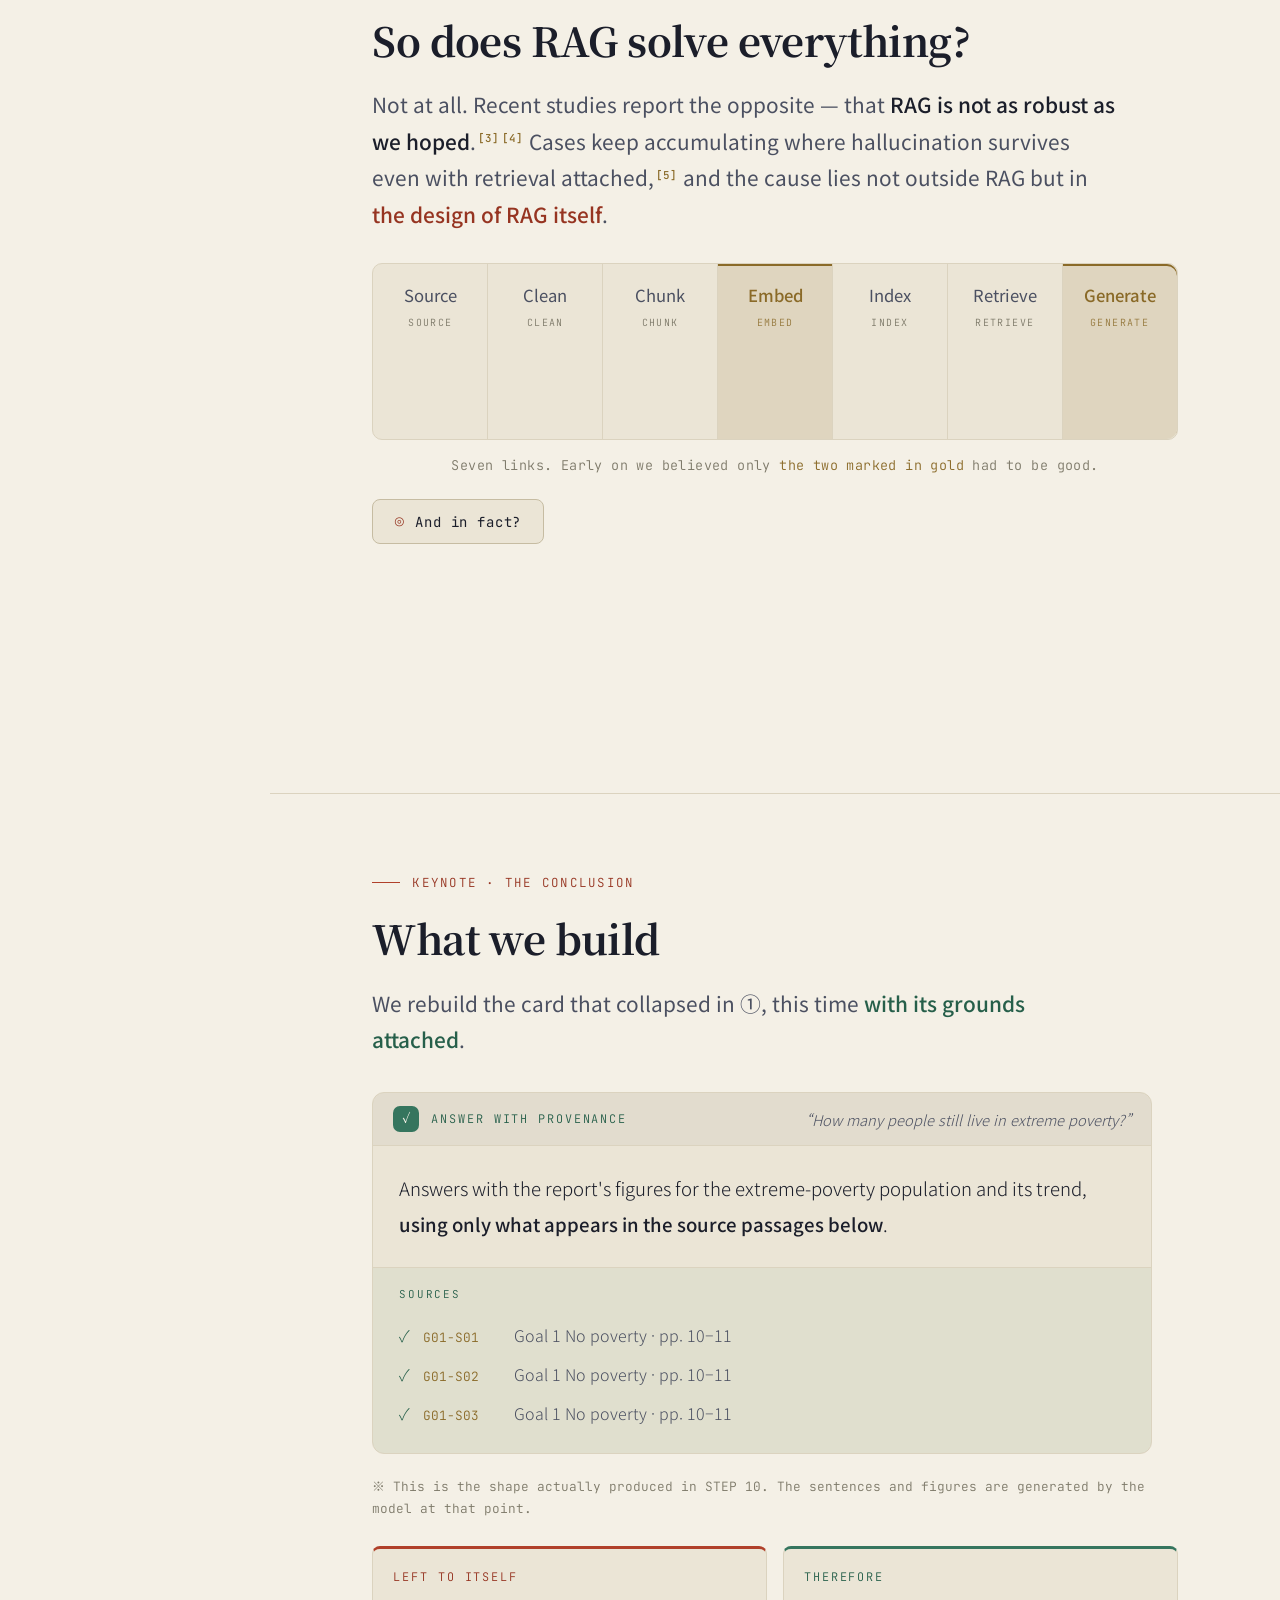
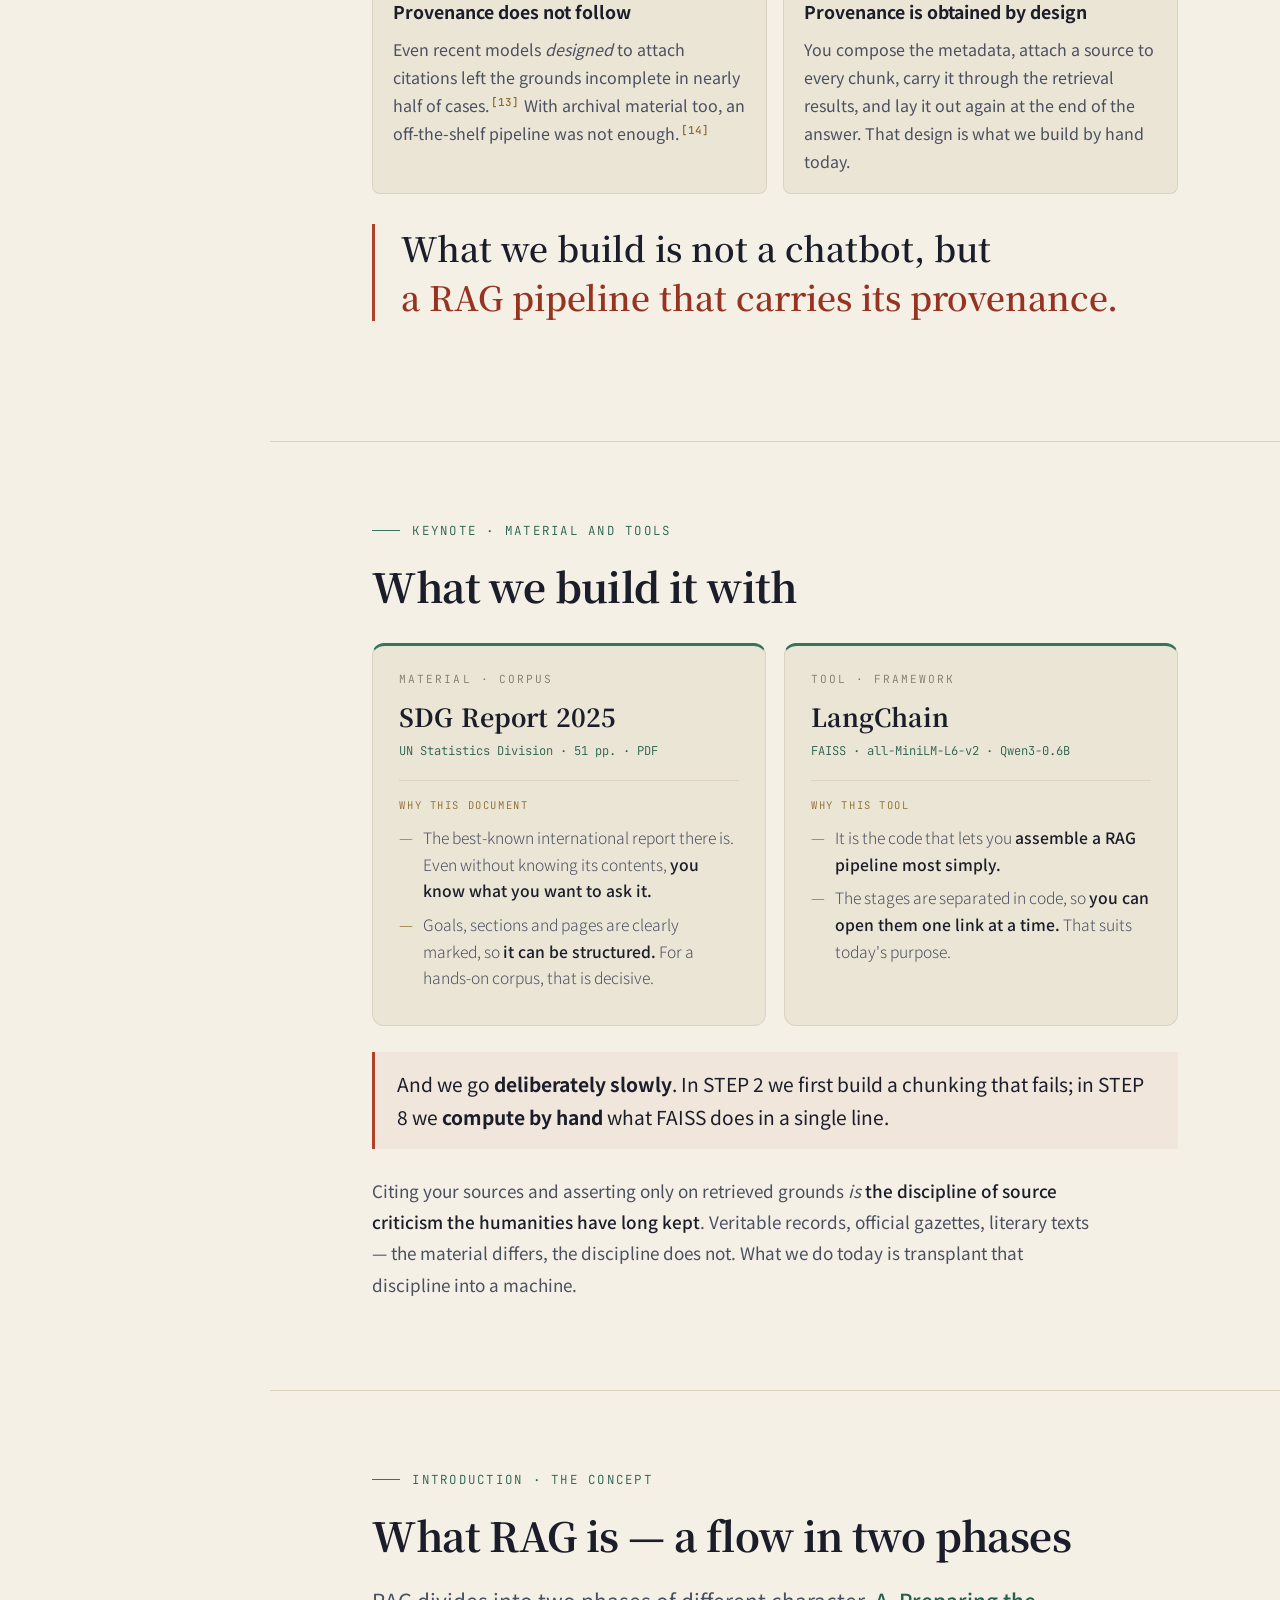
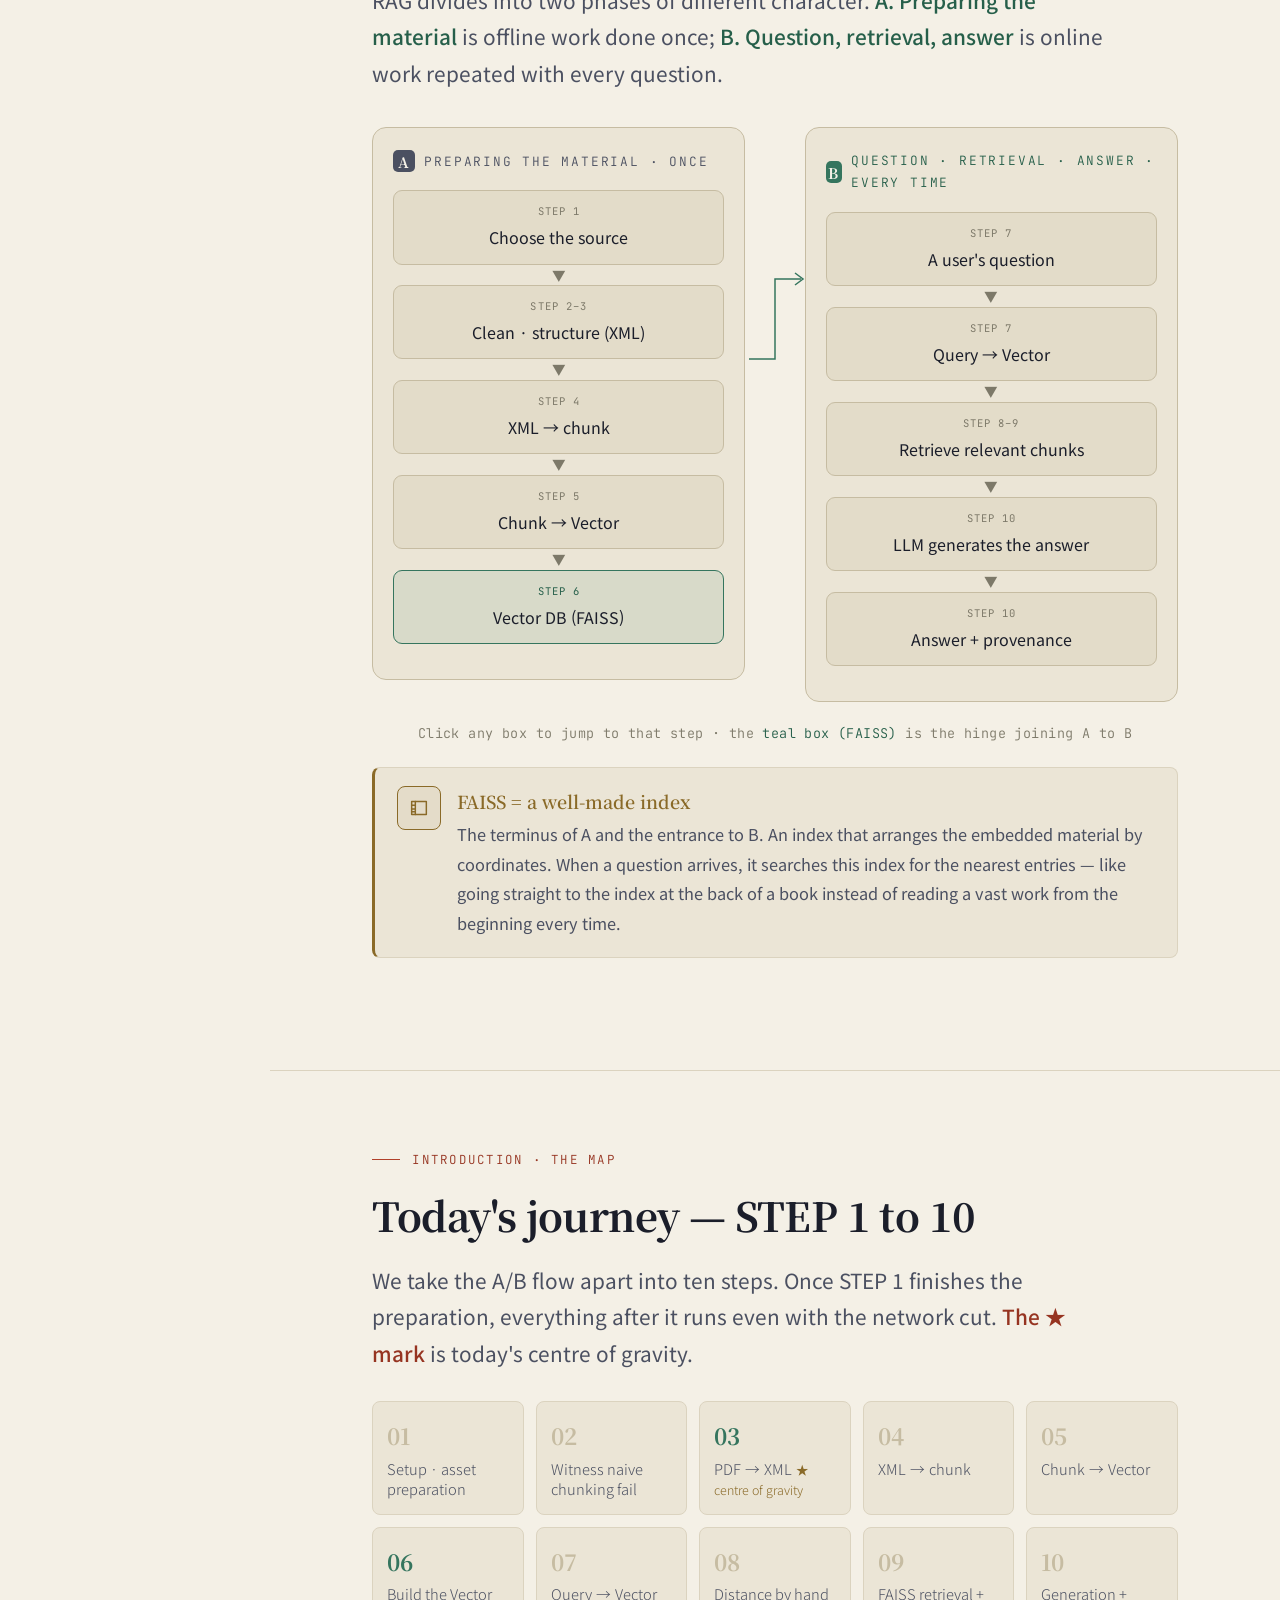
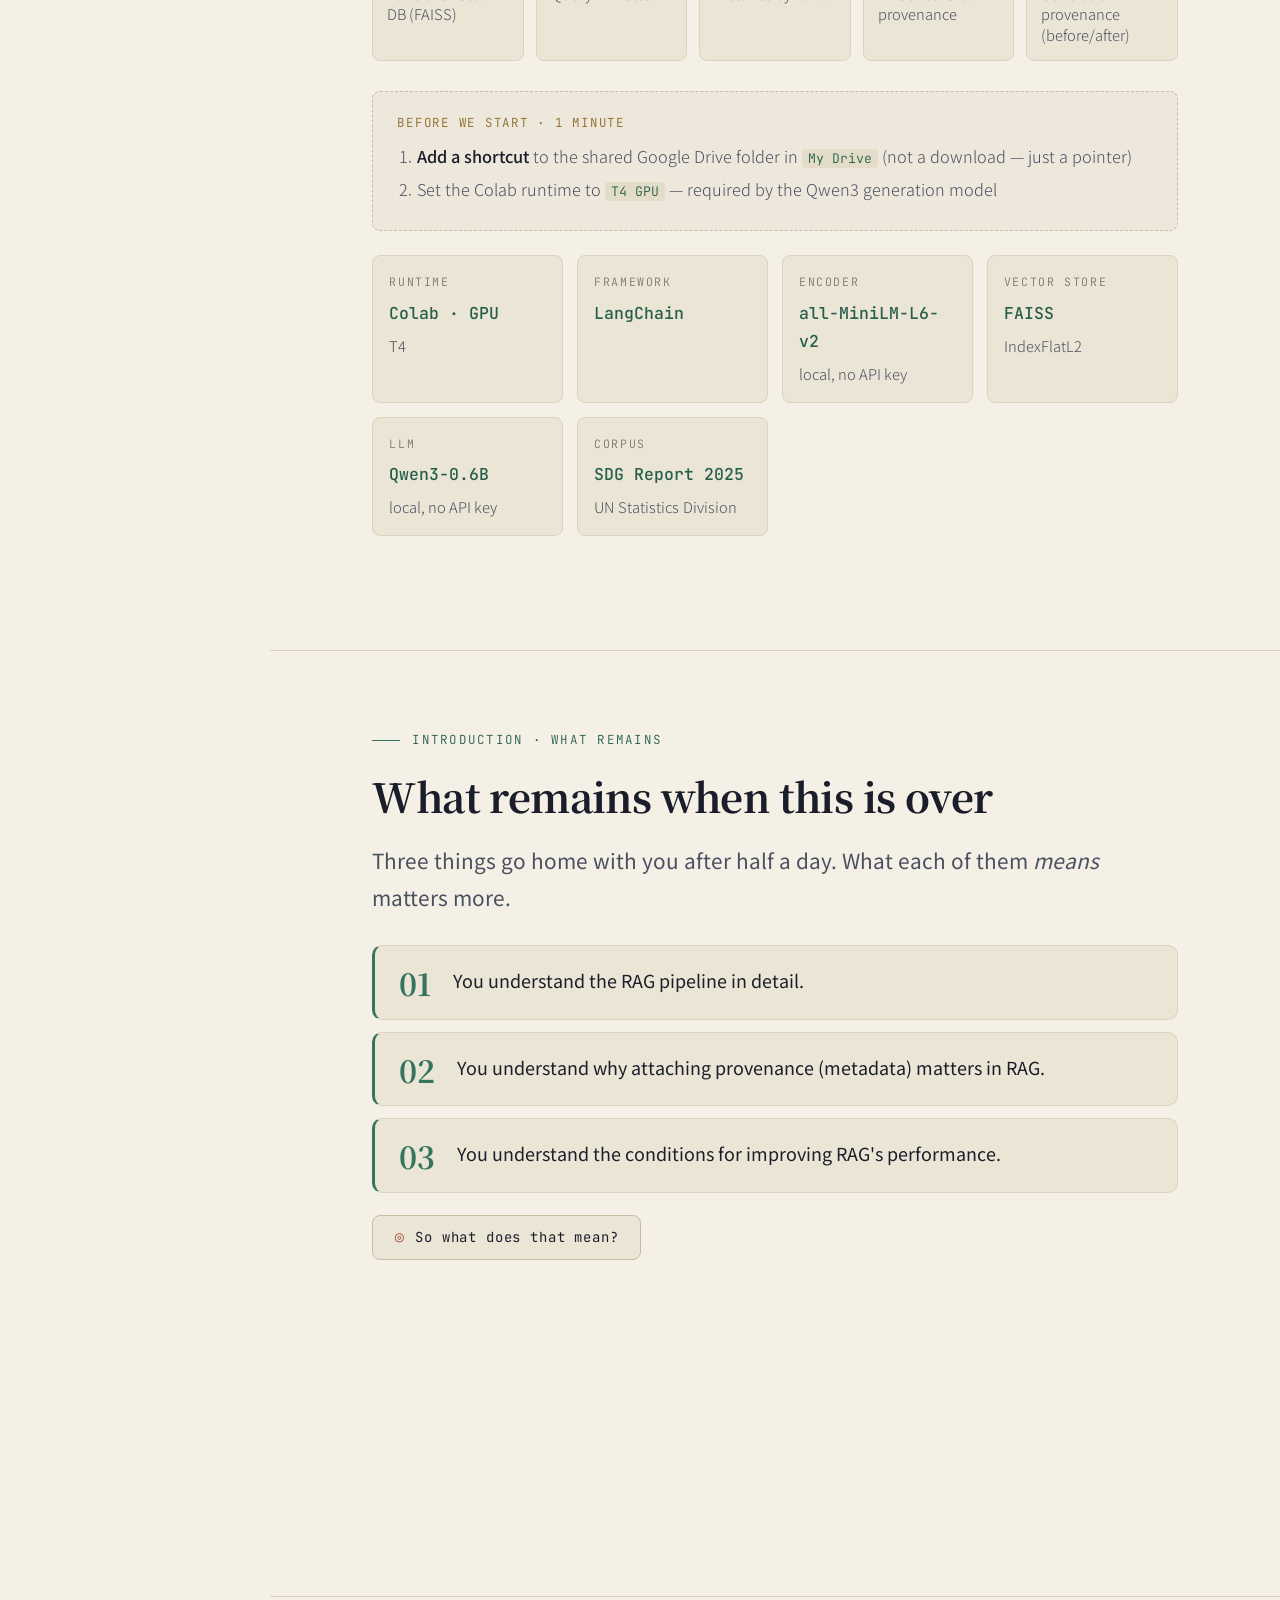
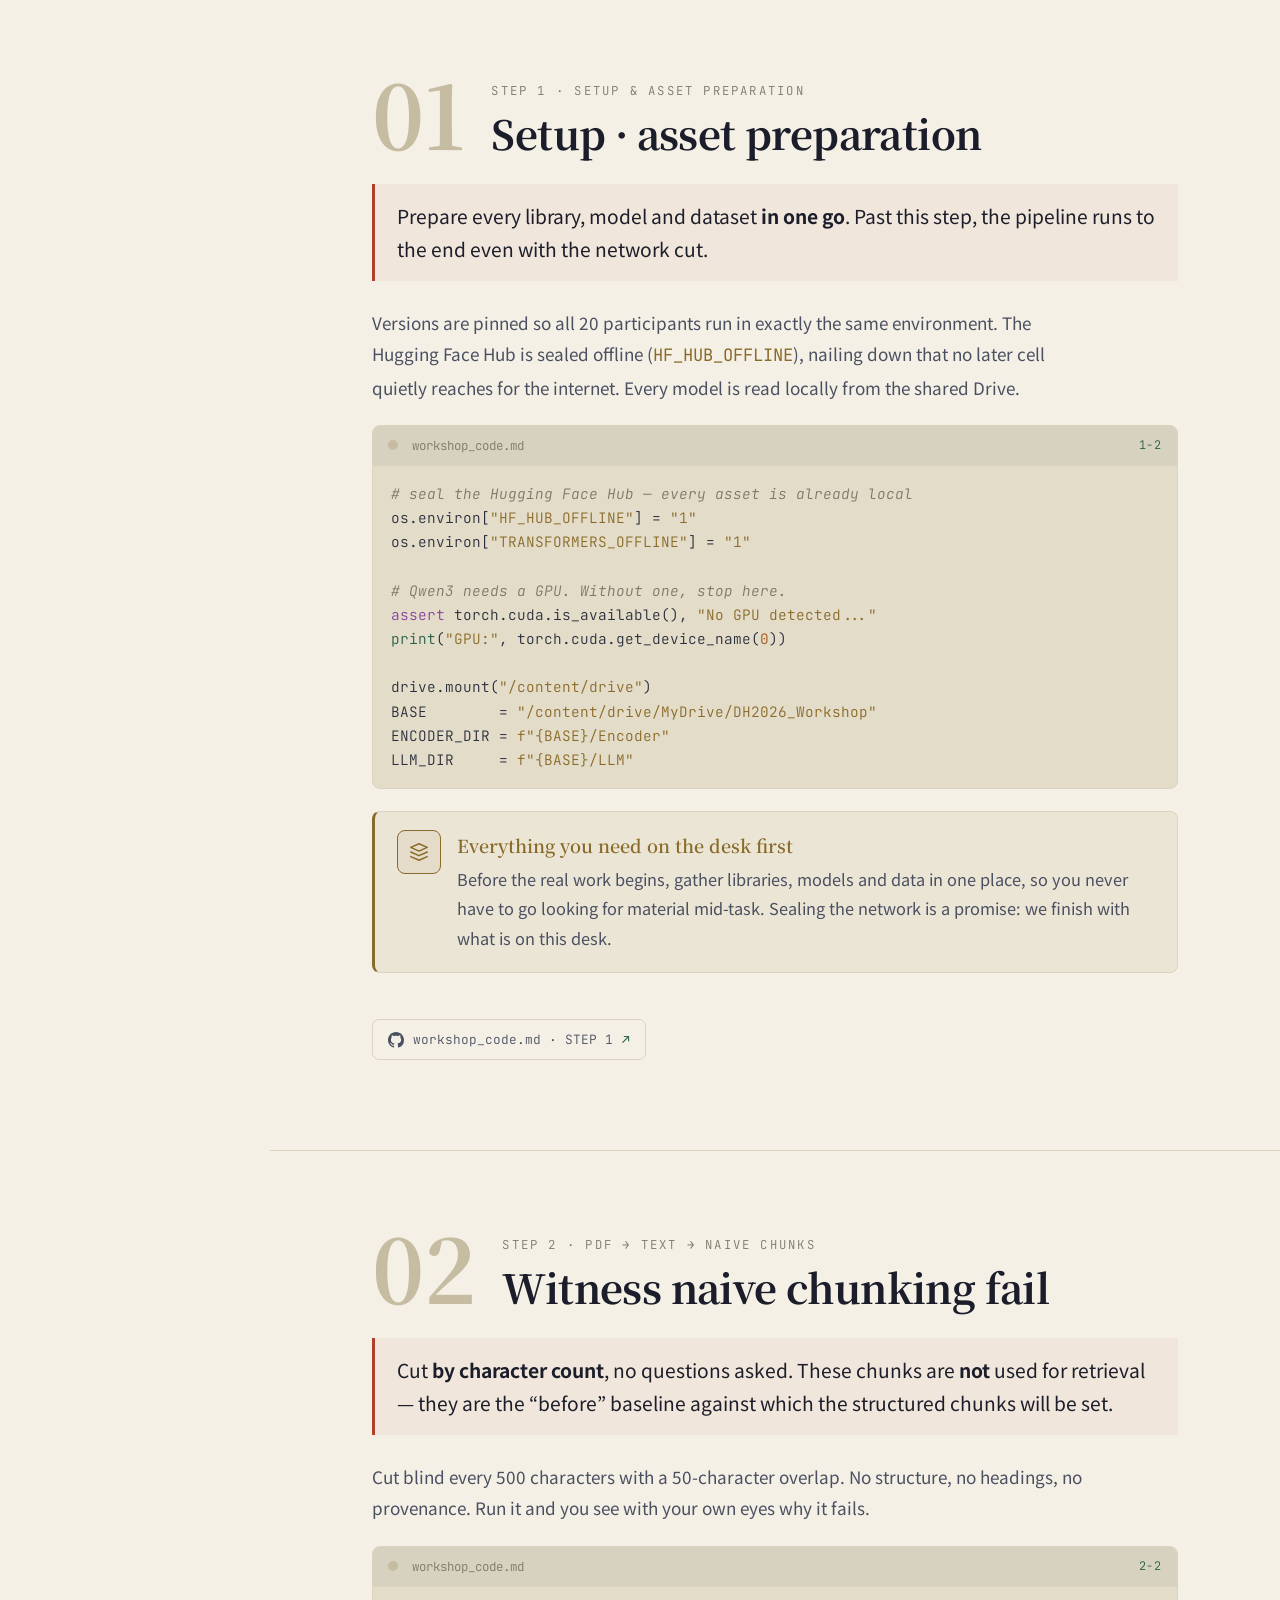
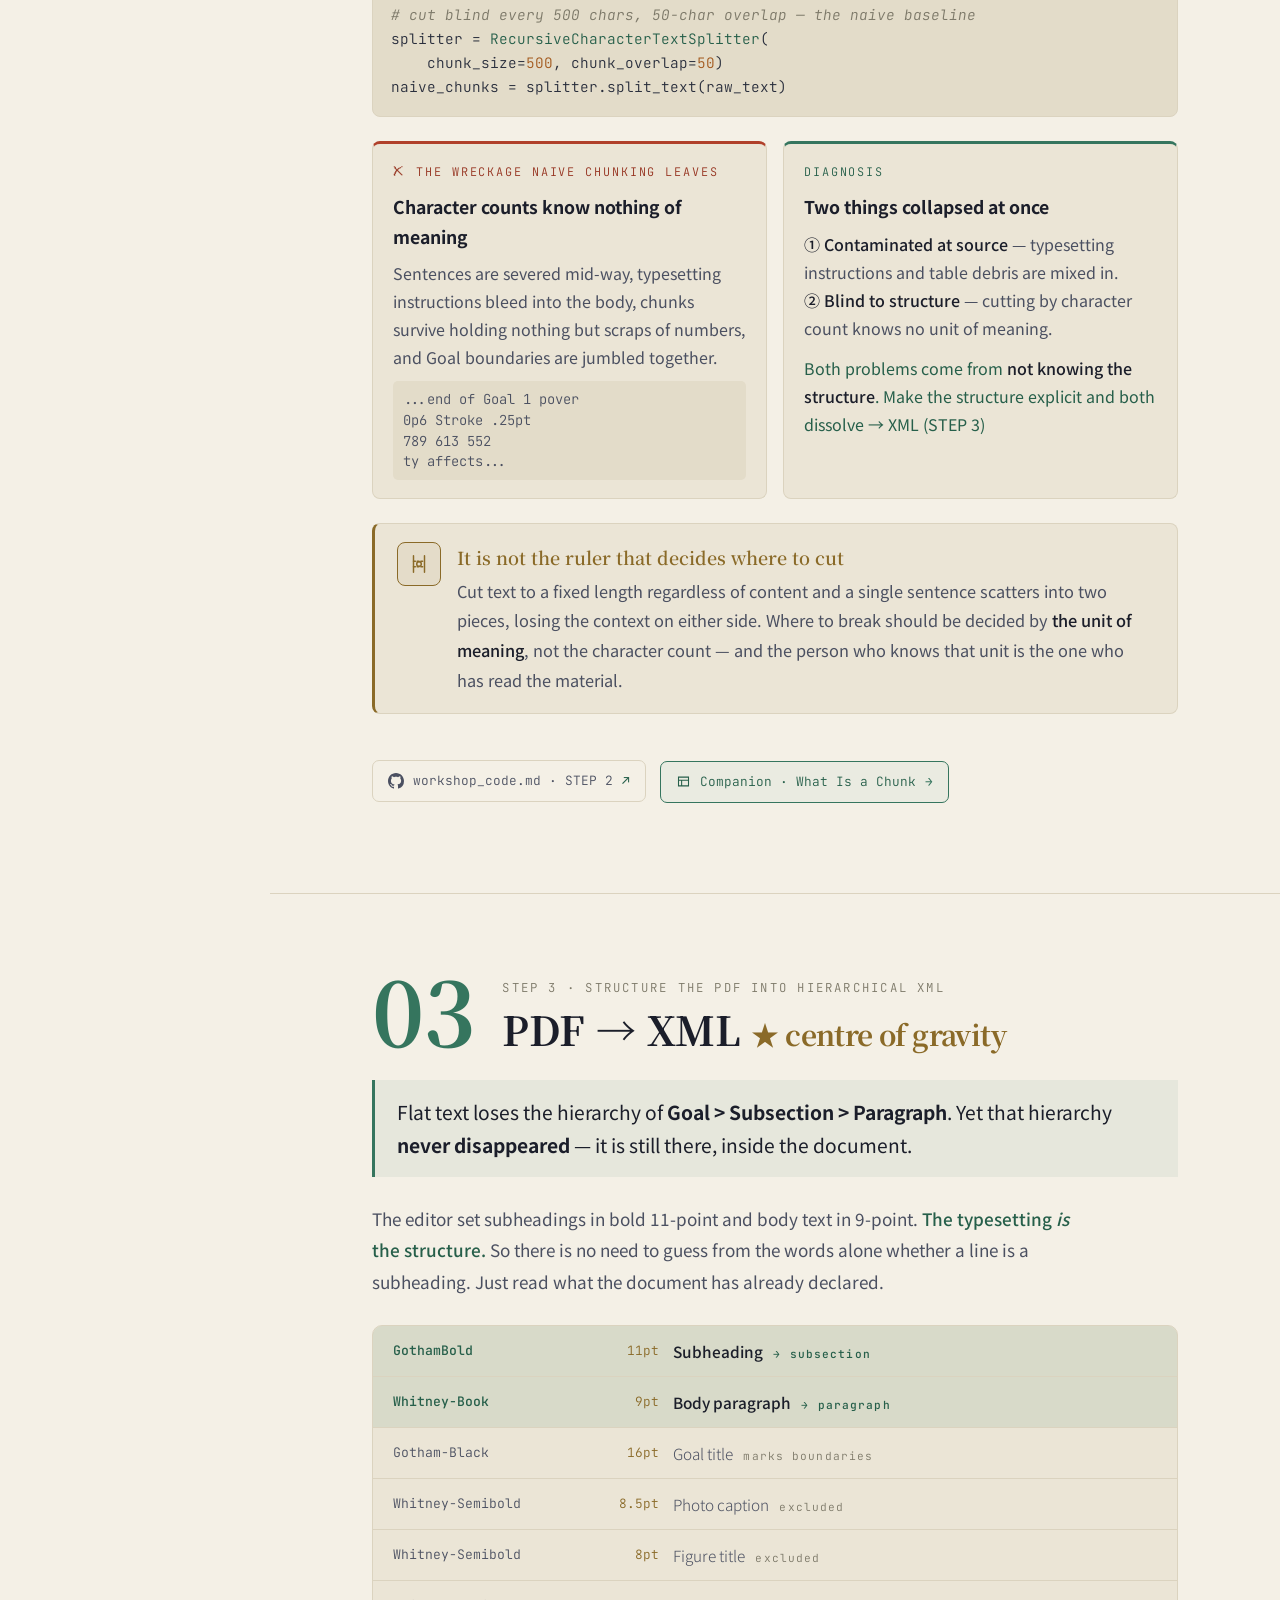
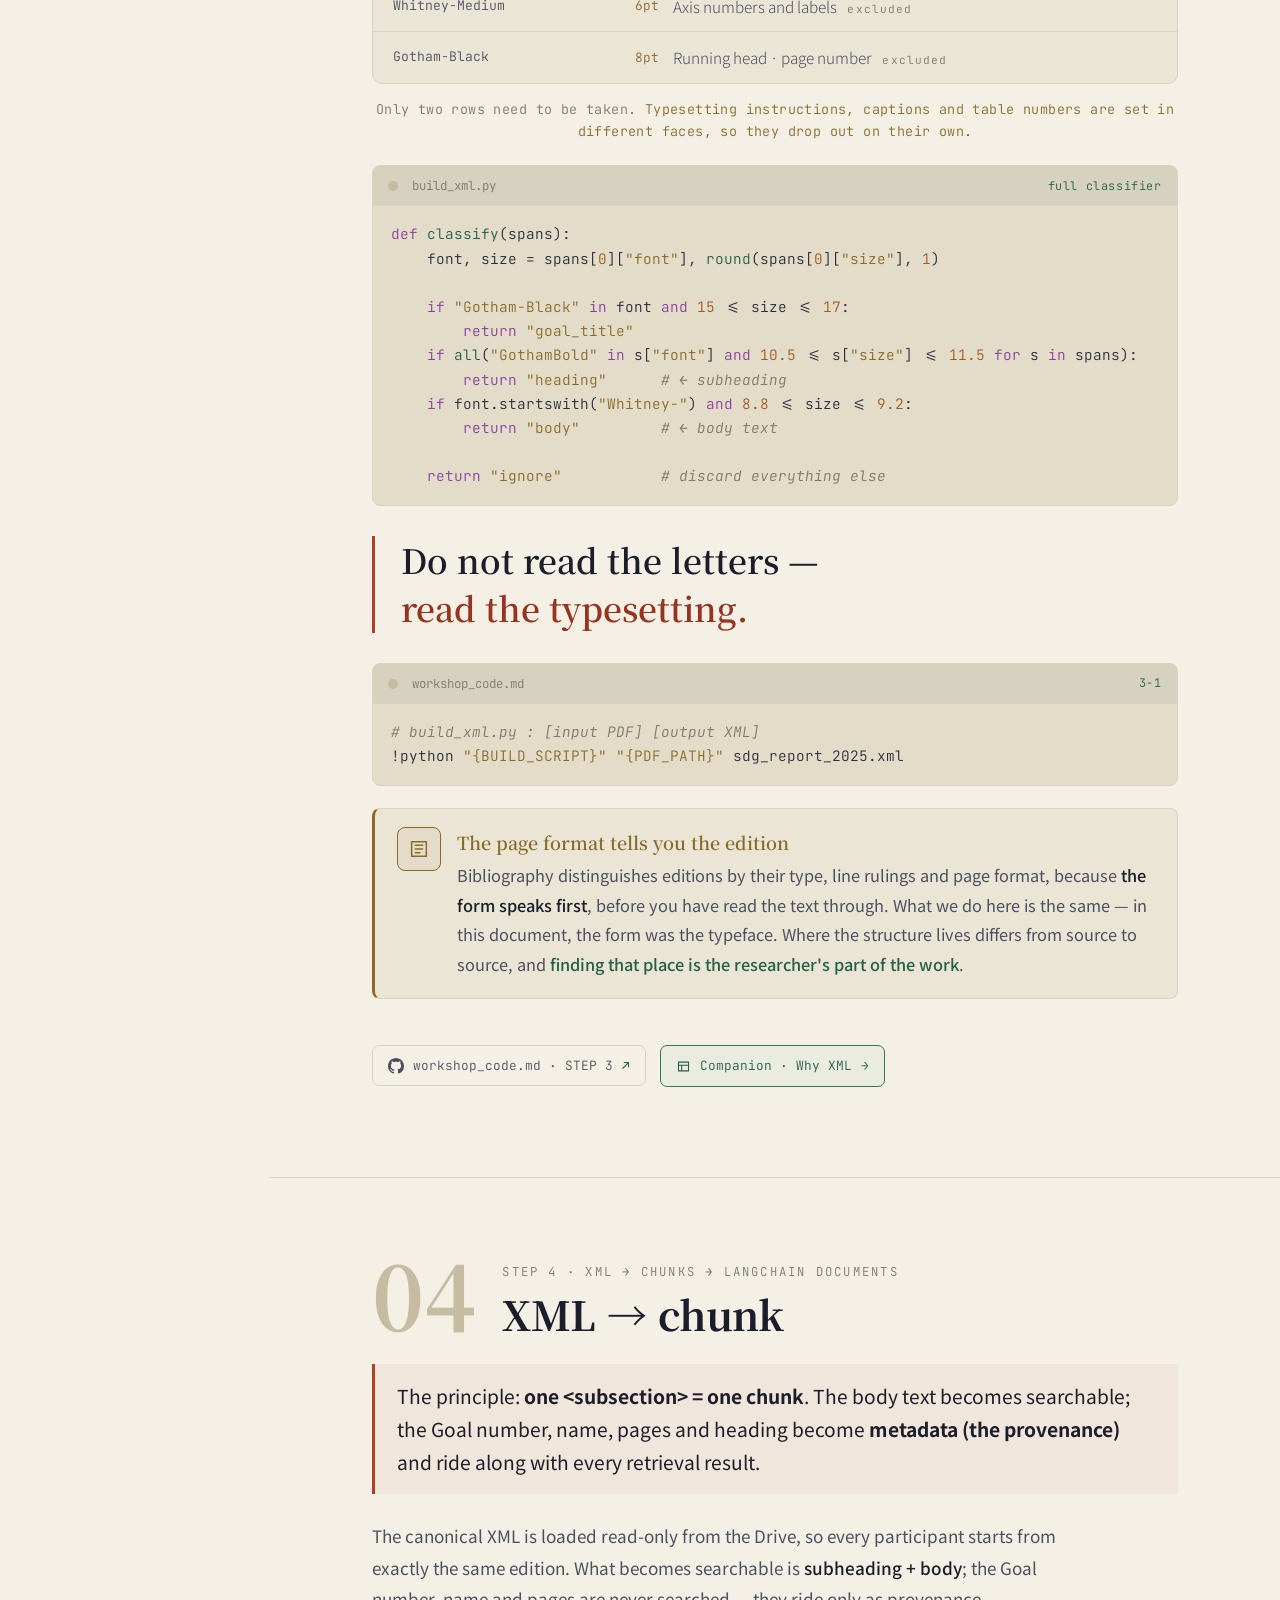
==== commit bde7fb12: "발표자료: 표지 앞 '접속 안내' 1쪽 추가 (최초 공지) - 표지 앞 새 1쪽 #welcome: 발표제목 + 최초 접속 주소를 큰 글씨로 강조   (github.com/littl" ====
--- a/Workshop_RAG/index.html
+++ b/Workshop_RAG/index.html
@@ -158,6 +158,39 @@
   .talklist.show .talk .tk-note{max-height:9em;opacity:1;margin-top:12px}
   .talk .tk-note::before{content:"→ ";color:var(--teal);font-family:var(--mono)}
 
+  /* ───── 시작 안내 (1쪽) — 최초 접속 공지 ───── */
+  #welcome .wk-kicker{font-family:var(--mono);font-size:.72rem;letter-spacing:.2em;text-transform:uppercase;color:var(--cinnabar-soft)}
+  #welcome .wk-title{font-family:var(--serif);font-weight:700;font-size:clamp(1.5rem,4vw,2.4rem);color:var(--paper);line-height:1.25;margin-top:14px}
+  #welcome .wk-sub{display:block;font-family:var(--sans);font-size:.6em;font-weight:400;color:var(--paper-dim);margin-top:9px;letter-spacing:.01em}
+  #welcome .access{
+    display:flex;gap:30px;align-items:center;flex-wrap:wrap;
+    margin-top:36px;padding:28px 32px;
+    border:1px solid var(--line);border-left:4px solid var(--cinnabar);
+    border-radius:14px;background:var(--ink-2);
+  }
+  #welcome .access .qr{flex-shrink:0;width:130px;height:130px;padding:10px;border-radius:10px;background:#fff;box-shadow:0 2px 12px rgba(0,0,0,.14)}
+  #welcome .access .qr svg{display:block;width:100%;height:100%}
+  #welcome .access .ac-body{flex:1;min-width:250px}
+  #welcome .access .ac-lbl{font-family:var(--mono);font-size:.74rem;letter-spacing:.1em;text-transform:uppercase;color:var(--paper-faint)}
+  #welcome .access .url{
+    display:inline-block;margin-top:9px;
+    font-family:var(--mono);font-weight:700;
+    font-size:clamp(1.5rem,5vw,3rem);line-height:1.12;
+    color:var(--cinnabar-soft);text-decoration:none;word-break:break-all;
+    border-bottom:2px solid transparent;transition:border-color .16s ease;
+  }
+  #welcome .access .url:hover{border-bottom-color:var(--cinnabar-soft)}
+  #welcome .steps{margin-top:34px;display:flex;flex-direction:column;gap:16px}
+  #welcome .wstep{display:flex;gap:18px;align-items:flex-start}
+  #welcome .wstep .wn{
+    flex-shrink:0;width:34px;height:34px;border-radius:50%;
+    display:flex;align-items:center;justify-content:center;
+    font-family:var(--mono);font-size:.95rem;font-weight:700;
+    color:var(--teal-soft);border:1.5px solid var(--teal);
+  }
+  #welcome .wstep .wt{font-size:1.08rem;color:var(--paper);line-height:1.65;padding-top:3px}
+  #welcome .wstep .kw{font-family:var(--mono);color:var(--cinnabar-soft);font-weight:700;border:1px solid var(--line);background:var(--ink-3);padding:1px 7px;border-radius:5px;font-size:.9em}
+
   /* STEP big number */
   .stephead{display:flex;align-items:flex-start;gap:26px;margin-bottom:8px}
   .stepnum{font-family:var(--serif);font-weight:700;font-size:clamp(3.2rem,8vw,5.5rem);line-height:.85;color:var(--line-soft);flex-shrink:0}
@@ -878,8 +911,13 @@
     <div class="topbar"></div>
 
     <div class="navgroup">
+      <div class="label"><span lang="ko">안내</span><span lang="en">Notice</span></div>
+      <a href="#welcome"><span class="num">◆</span><span lang="ko">접속 안내</span><span lang="en">How to join</span></a>
+    </div>
+
+    <div class="navgroup">
       <div class="label"><span lang="ko">기조</span><span lang="en">Keynote</span></div>
-      <a href="#hero"><span class="num">◆</span><span lang="ko">표지</span><span lang="en">Title</span></a>
+      <a href="#hero"><span class="num">·</span><span lang="ko">표지</span><span lang="en">Title</span></a>
       <a href="#resources"><span class="num">·</span><span lang="ko">GitHub · 자료</span><span lang="en">GitHub · resources</span></a>
       <a href="#anxiety"><span class="num">·</span><span lang="ko">불안 — AI에 기대다</span><span lang="en">The unease — leaning on AI</span></a>
       <a href="#rag"><span class="num">·</span><span lang="ko">RAG의 등장</span><span lang="en">Enter RAG</span></a>
@@ -924,6 +962,33 @@
 
   <!-- ============ MAIN ============ -->
   <main>
+
+    <!-- ============ WELCOME — 최초 접속 안내 (1쪽) ============ -->
+    <section id="welcome">
+      <div class="inner">
+        <div class="wk-kicker">DH2026 · <span lang="ko">시작 전 안내</span><span lang="en">Before we begin</span></div>
+        <div class="wk-title">Build a Working RAG in Half a Day<span class="wk-sub" lang="ko">반나절 만에 만드는 작동하는 RAG</span><span class="wk-sub" lang="en">A hands-on workshop · UN Policy Reports with LangChain</span></div>
+
+        <div class="access">
+          <div class="qr"><svg xmlns="http://www.w3.org/2000/svg" viewBox="0 0 35 35" class="segno" role="img" aria-label="GitHub repository QR code" shape-rendering="crispEdges"><path fill="#fff" d="M0 0h35v35h-35z"/><path class="qrline" stroke="#12131a" d="M3 3.5h7m1 0h3m2 0h5m4 0h7m-29 1h1m5 0h1m1 0h2m1 0h4m4 0h2m1 0h1m5 0h1m-29 1h1m1 0h3m1 0h1m1 0h4m1 0h1m4 0h3m1 0h1m1 0h3m1 0h1m-29 1h1m1 0h3m1 0h1m2 0h1m1 0h2m1 0h1m2 0h1m4 0h1m1 0h3m1 0h1m-29 1h1m1 0h3m1 0h1m1 0h2m2 0h3m3 0h2m2 0h1m1 0h3m1 0h1m-29 1h1m5 0h1m2 0h2m2 0h2m1 0h2m2 0h1m1 0h1m5 0h1m-29 1h7m1 0h1m1 0h1m1 0h1m1 0h1m1 0h1m1 0h1m1 0h1m1 0h7m-20 1h1m1 0h2m1 0h2m2 0h3m-21 1h1m2 0h7m1 0h5m1 0h1m3 0h1m2 0h1m1 0h3m-29 1h1m1 0h1m4 0h1m2 0h3m1 0h3m1 0h2m1 0h1m1 0h2m1 0h2m-28 1h3m3 0h1m1 0h1m1 0h1m3 0h2m1 0h1m2 0h1m2 0h2m1 0h1m-22 1h1m3 0h1m1 0h2m1 0h1m1 0h2m2 0h4m1 0h1m2 0h1m-26 1h1m2 0h1m5 0h4m4 0h1m1 0h2m4 0h1m-28 1h1m3 0h1m1 0h3m5 0h1m1 0h2m3 0h7m-29 1h1m4 0h2m2 0h4m1 0h9m1 0h1m1 0h1m1 0h1m-29 1h1m2 0h3m4 0h1m2 0h4m2 0h1m3 0h2m1 0h1m1 0h1m-29 1h1m1 0h2m1 0h2m1 0h1m1 0h2m3 0h2m2 0h3m3 0h1m-26 1h3m4 0h1m2 0h1m1 0h1m2 0h5m4 0h1m1 0h2m-28 1h7m1 0h1m1 0h1m2 0h4m2 0h1m4 0h2m2 0h1m-29 1h2m1 0h1m7 0h3m5 0h1m2 0h1m2 0h2m-27 1h2m1 0h2m1 0h1m2 0h5m2 0h3m1 0h8m-20 1h2m1 0h1m1 0h1m3 0h1m2 0h1m3 0h2m-26 1h7m1 0h1m1 0h1m1 0h2m1 0h1m1 0h4m1 0h1m1 0h2m-26 1h1m5 0h1m1 0h2m1 0h1m1 0h1m3 0h4m3 0h1m3 0h1m-29 1h1m1 0h3m1 0h1m1 0h3m1 0h2m1 0h2m1 0h8m2 0h1m-29 1h1m1 0h3m1 0h1m1 0h7m1 0h1m4 0h1m6 0h1m-29 1h1m1 0h3m1 0h1m3 0h3m1 0h2m1 0h1m2 0h2m1 0h2m1 0h3m-29 1h1m5 0h1m5 0h2m1 0h1m6 0h2m1 0h2m1 0h1m-29 1h7m1 0h2m1 0h2m5 0h3m1 0h1m1 0h1"/></svg></div>
+          <div class="ac-body">
+            <div class="ac-lbl"><span lang="ko">먼저 이 주소로 접속하세요</span><span lang="en">Start here — open this address</span></div>
+            <a class="url" href="https://github.com/littlekg87/DH2026" target="_blank" rel="noopener">github.com/littlekg87/DH2026</a>
+          </div>
+        </div>
+
+        <div class="steps">
+          <div class="wstep">
+            <div class="wn">1</div>
+            <div class="wt"><span lang="ko"><strong>구글 계정(Google ID)으로 먼저 로그인</strong>해 주세요.</span><span lang="en"><strong>Sign in with your Google account</strong> first.</span></div>
+          </div>
+          <div class="wstep">
+            <div class="wn">2</div>
+            <div class="wt"><span lang="ko">위 주소로 들어가 <span class="kw">Slides</span> 를 찾아, 발표자료를 <strong>미리 열어 두세요.</strong></span><span lang="en">Open the address above, find <span class="kw">Slides</span>, and <strong>open the presentation in advance.</strong></span></div>
+          </div>
+        </div>
+      </div>
+    </section>
 
     <!-- HERO -->
     <section id="hero">
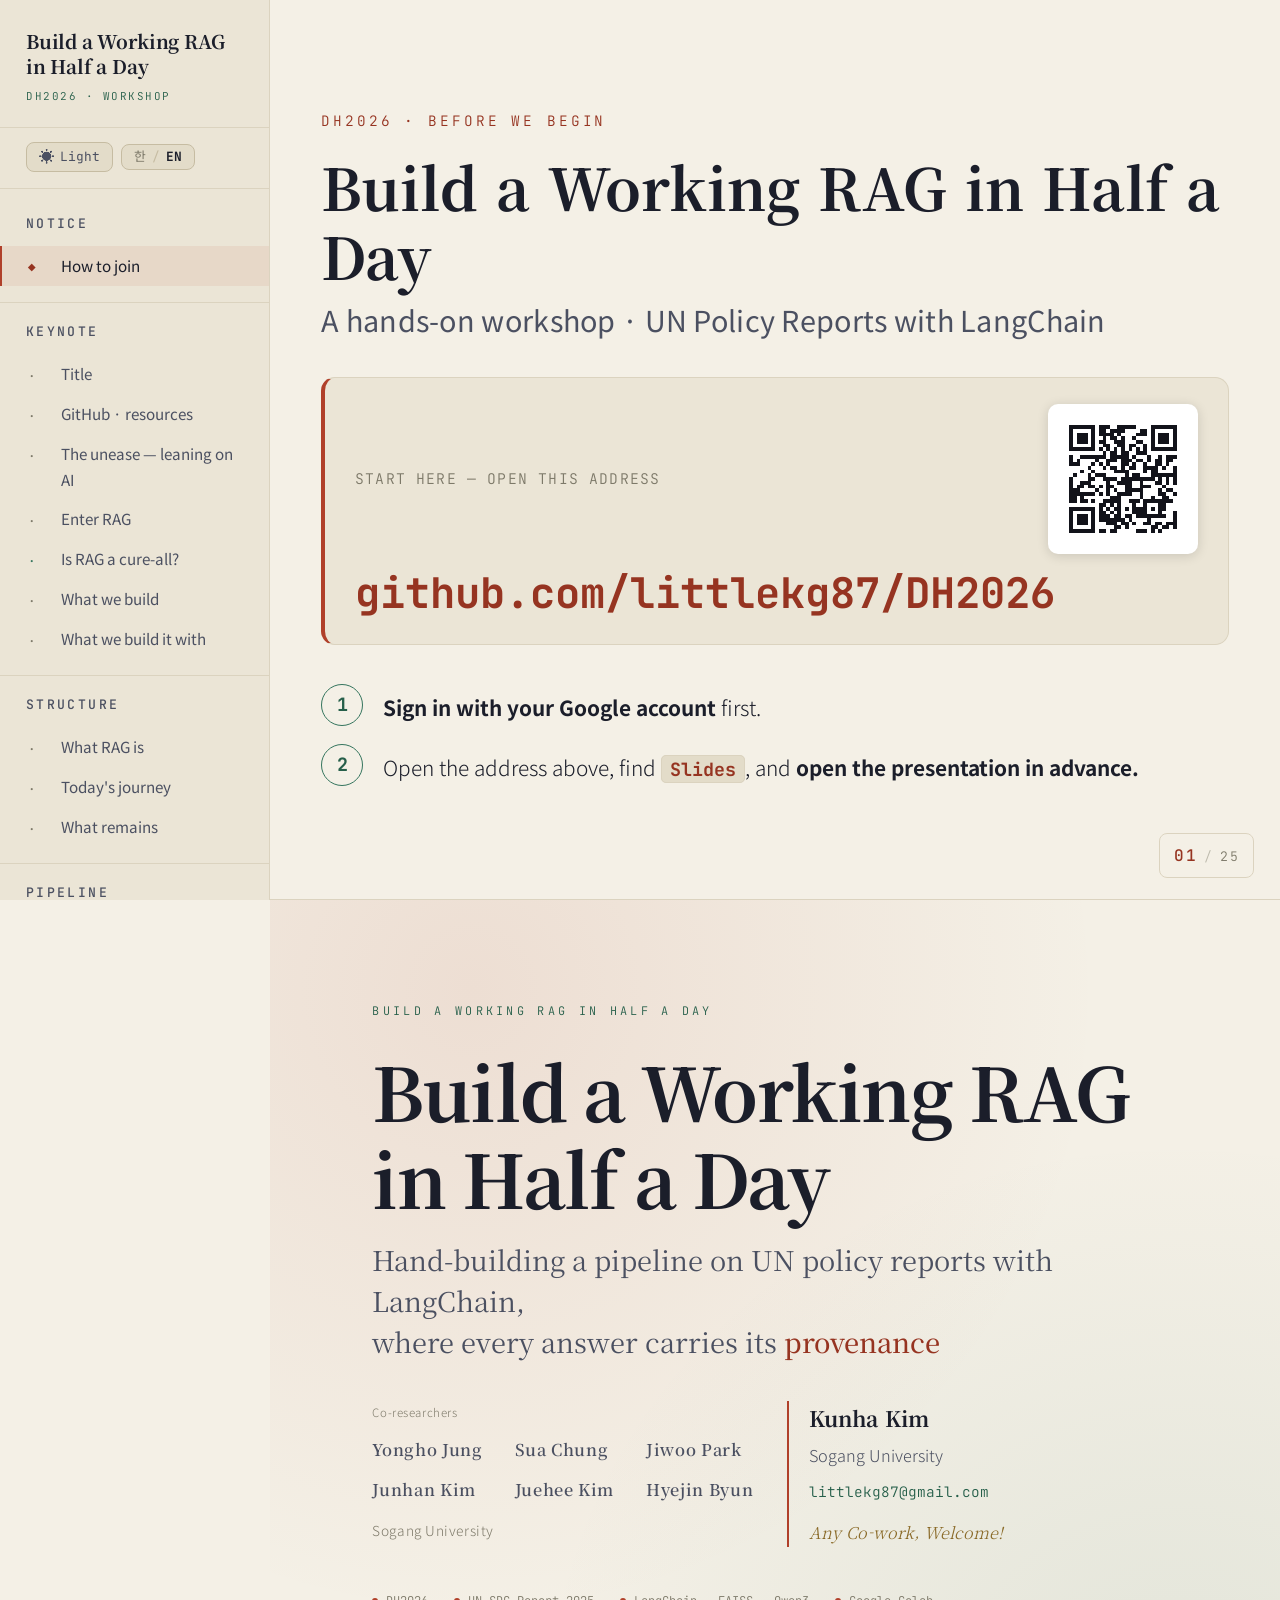
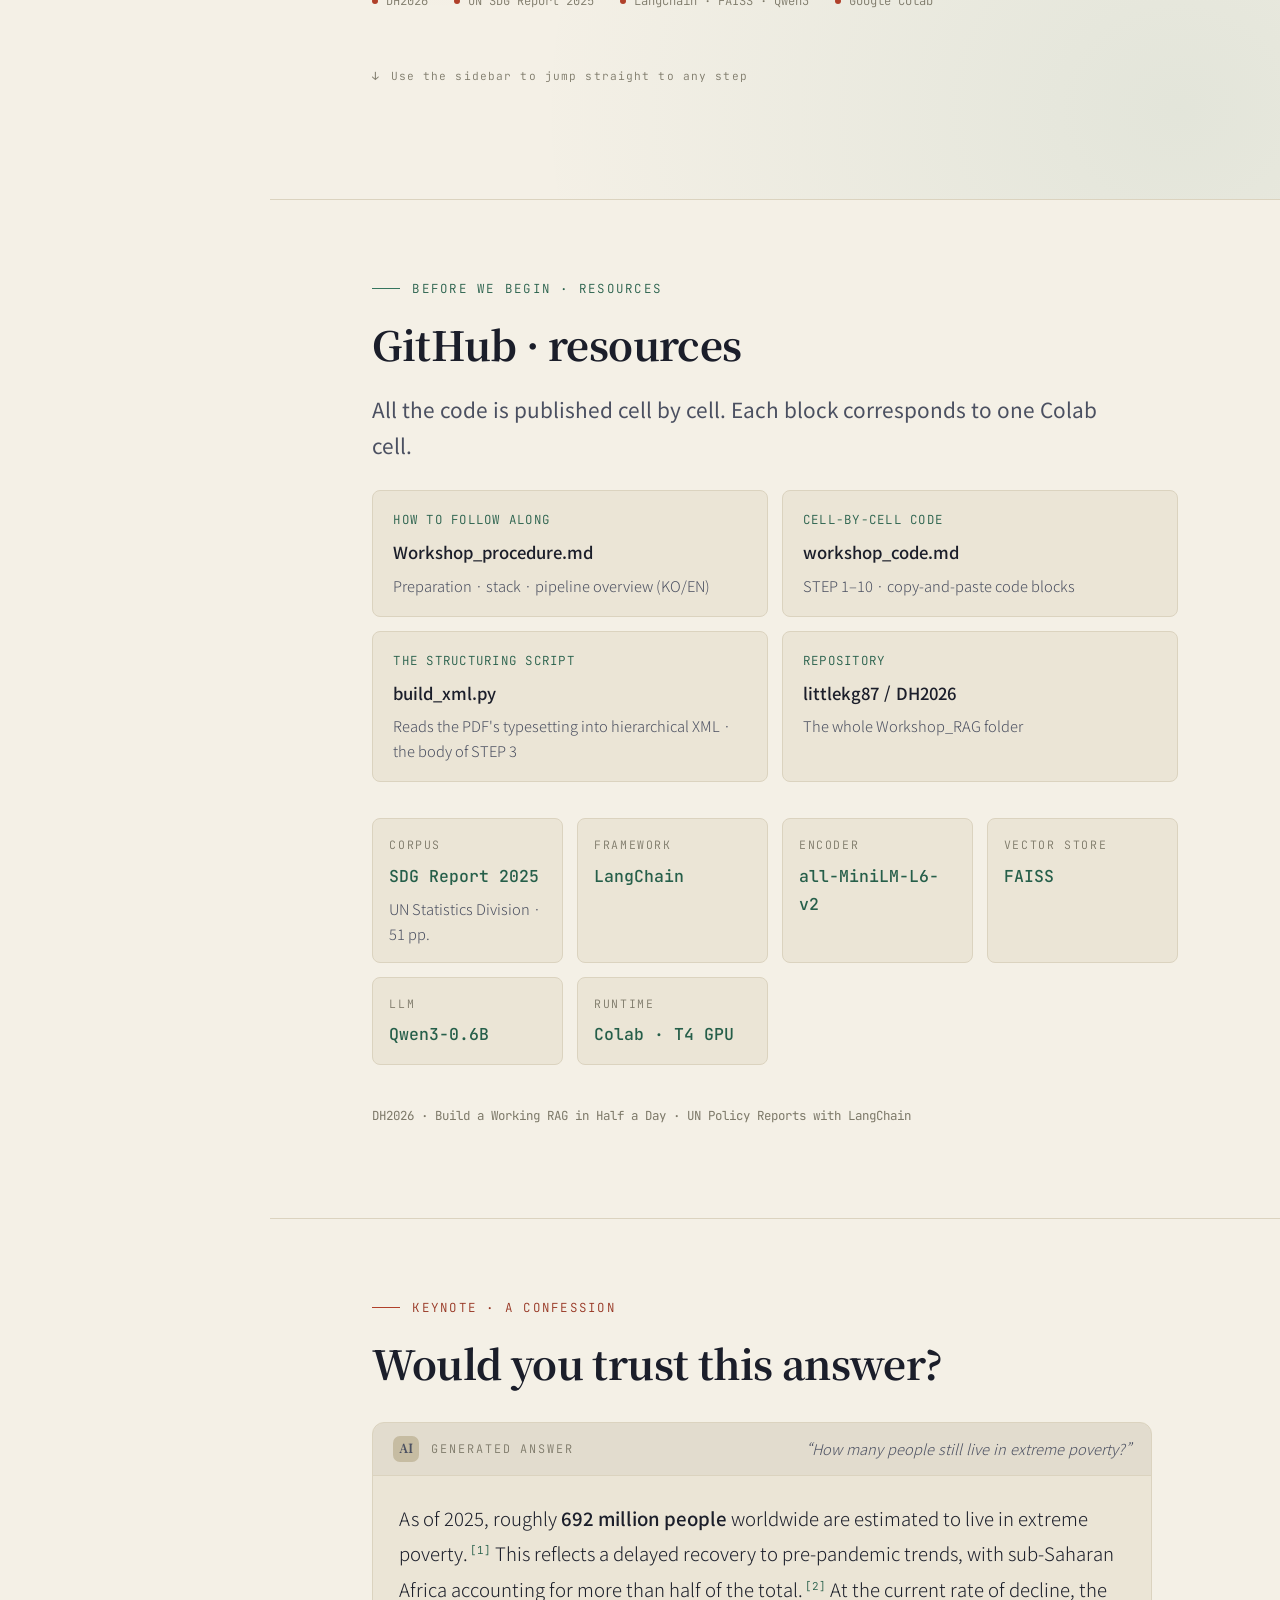
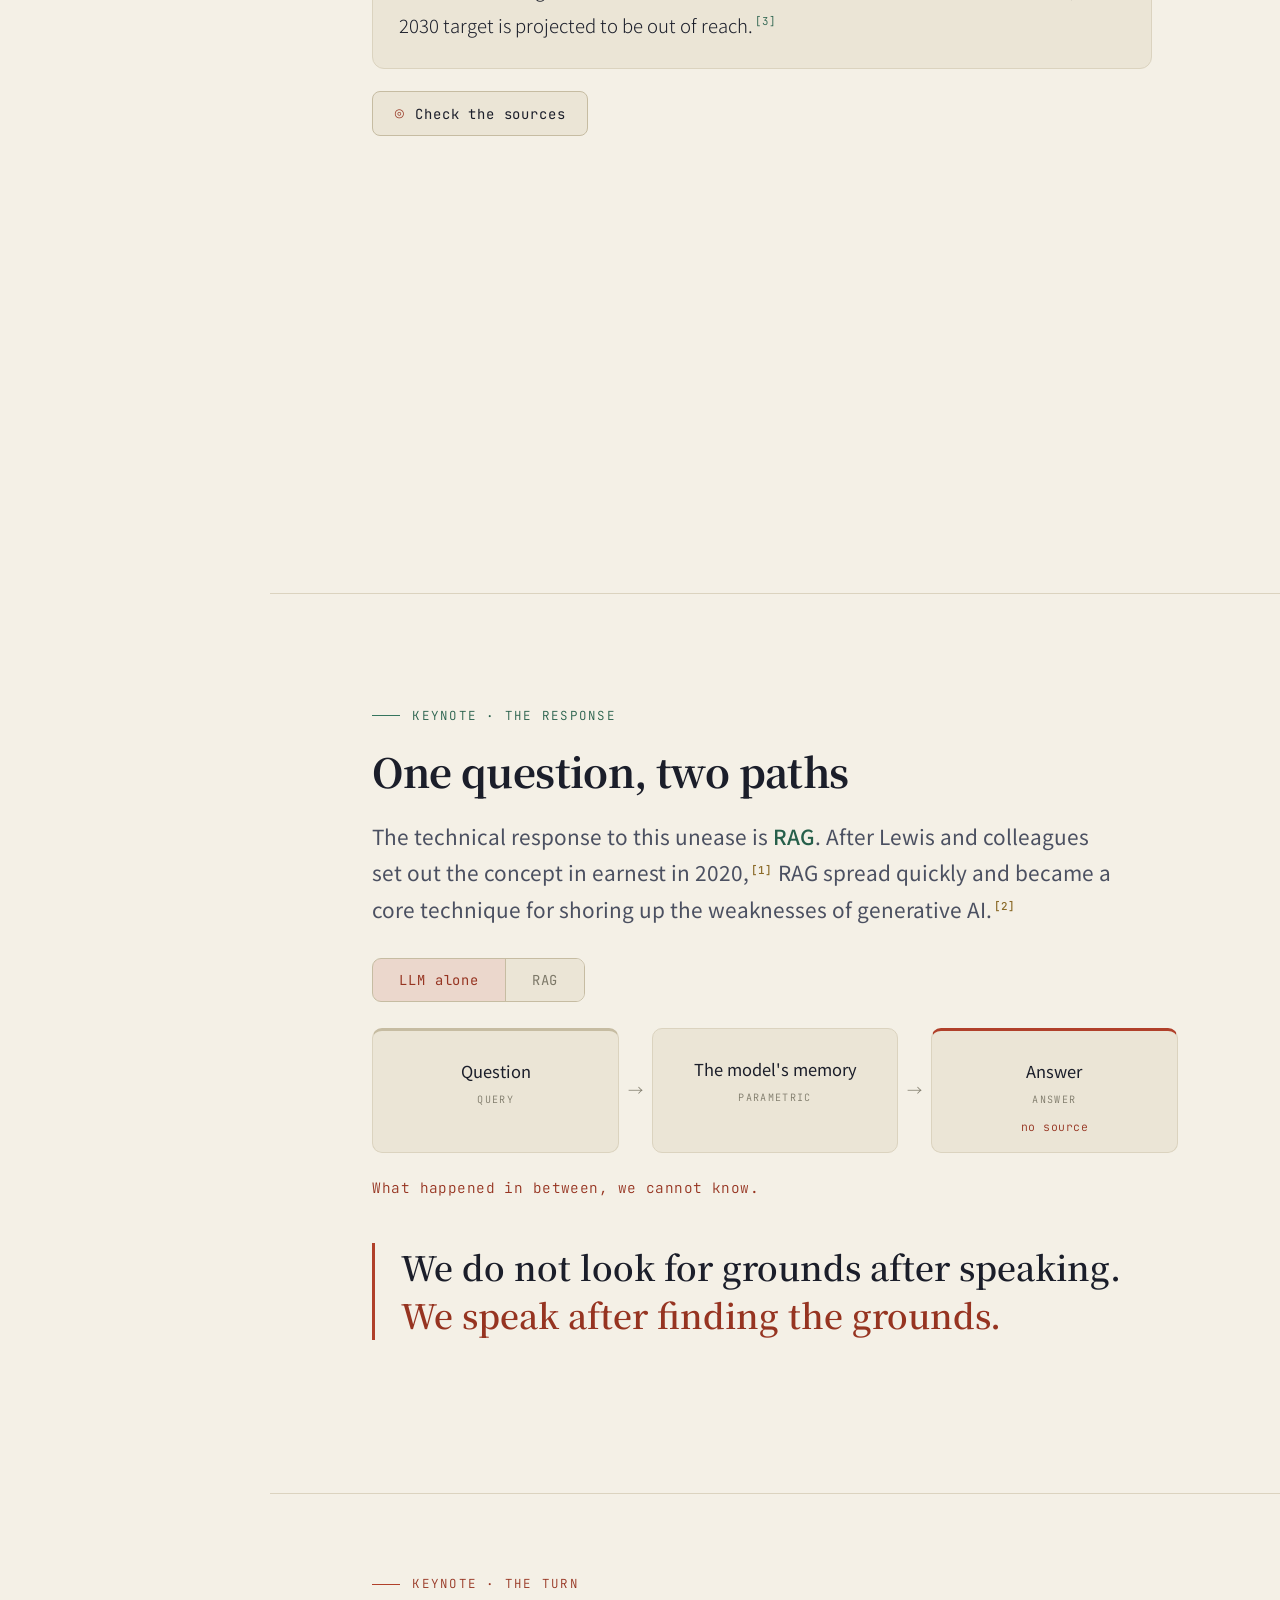
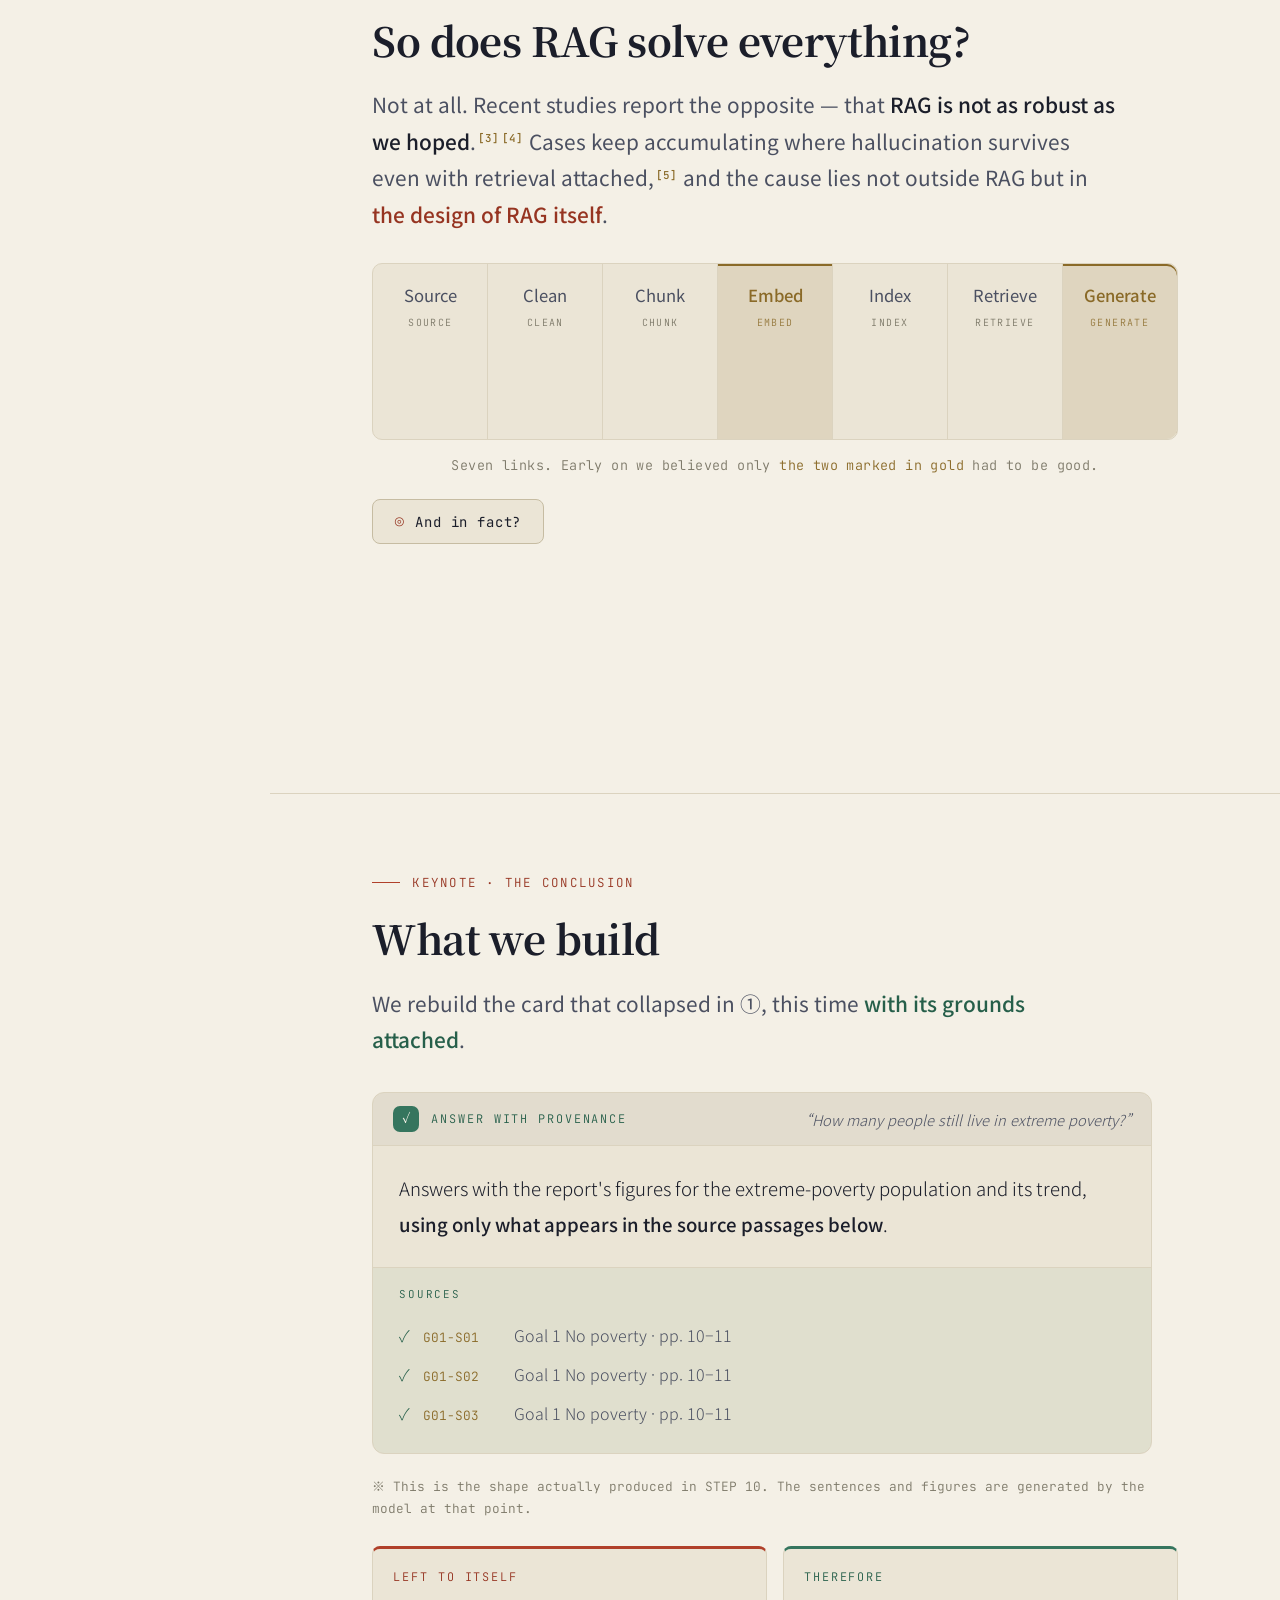
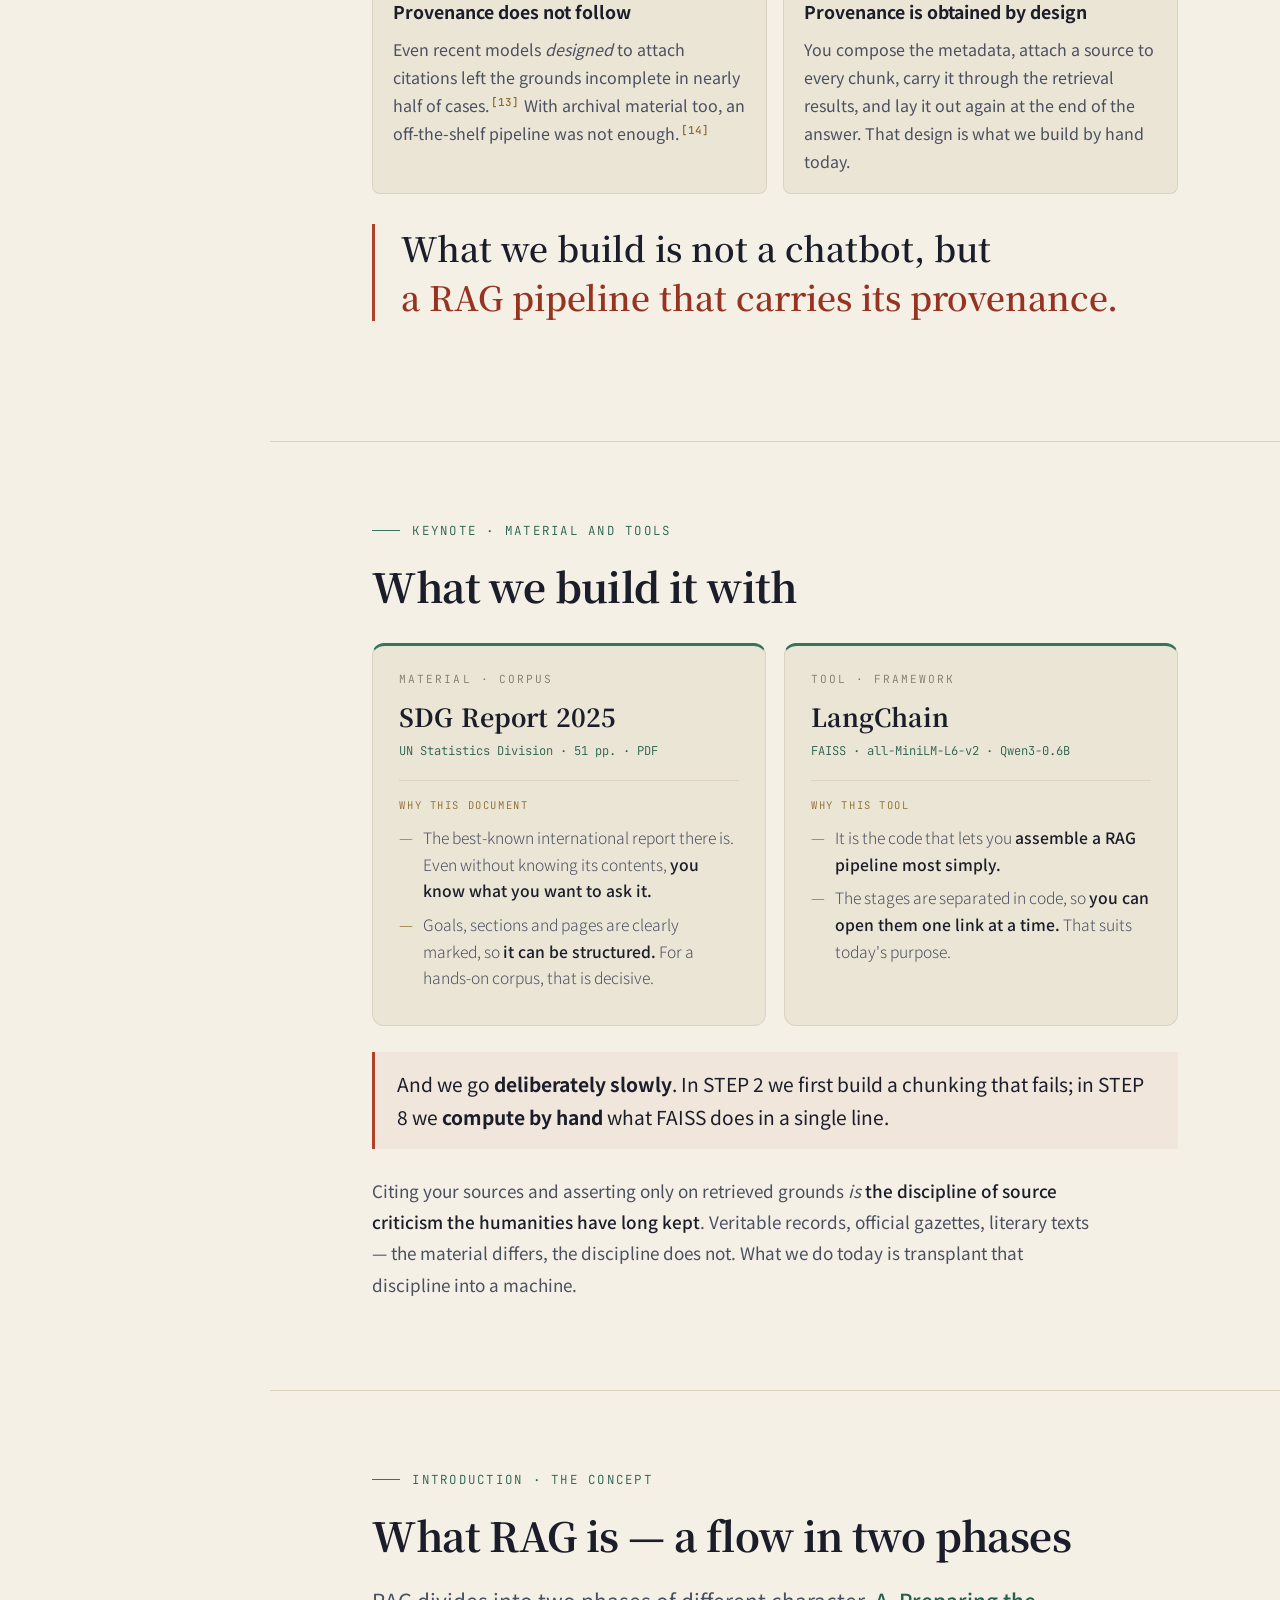
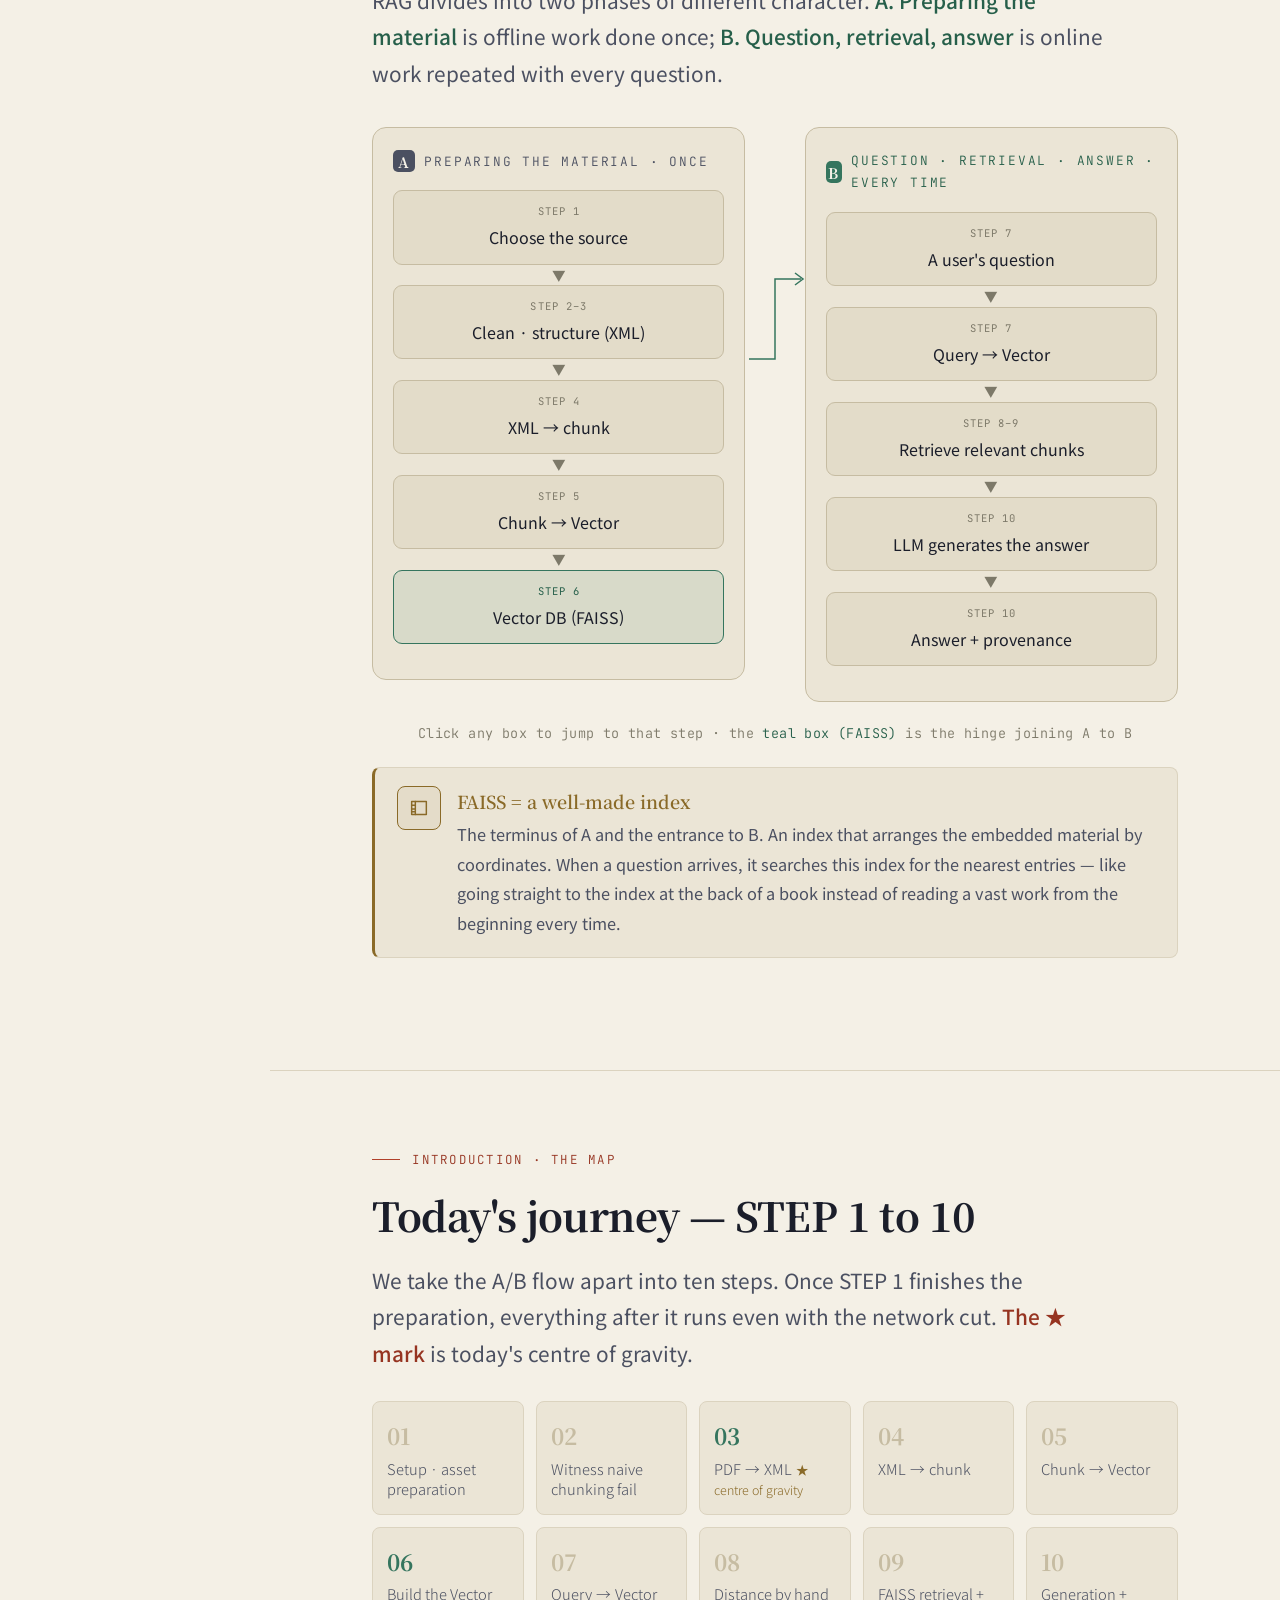
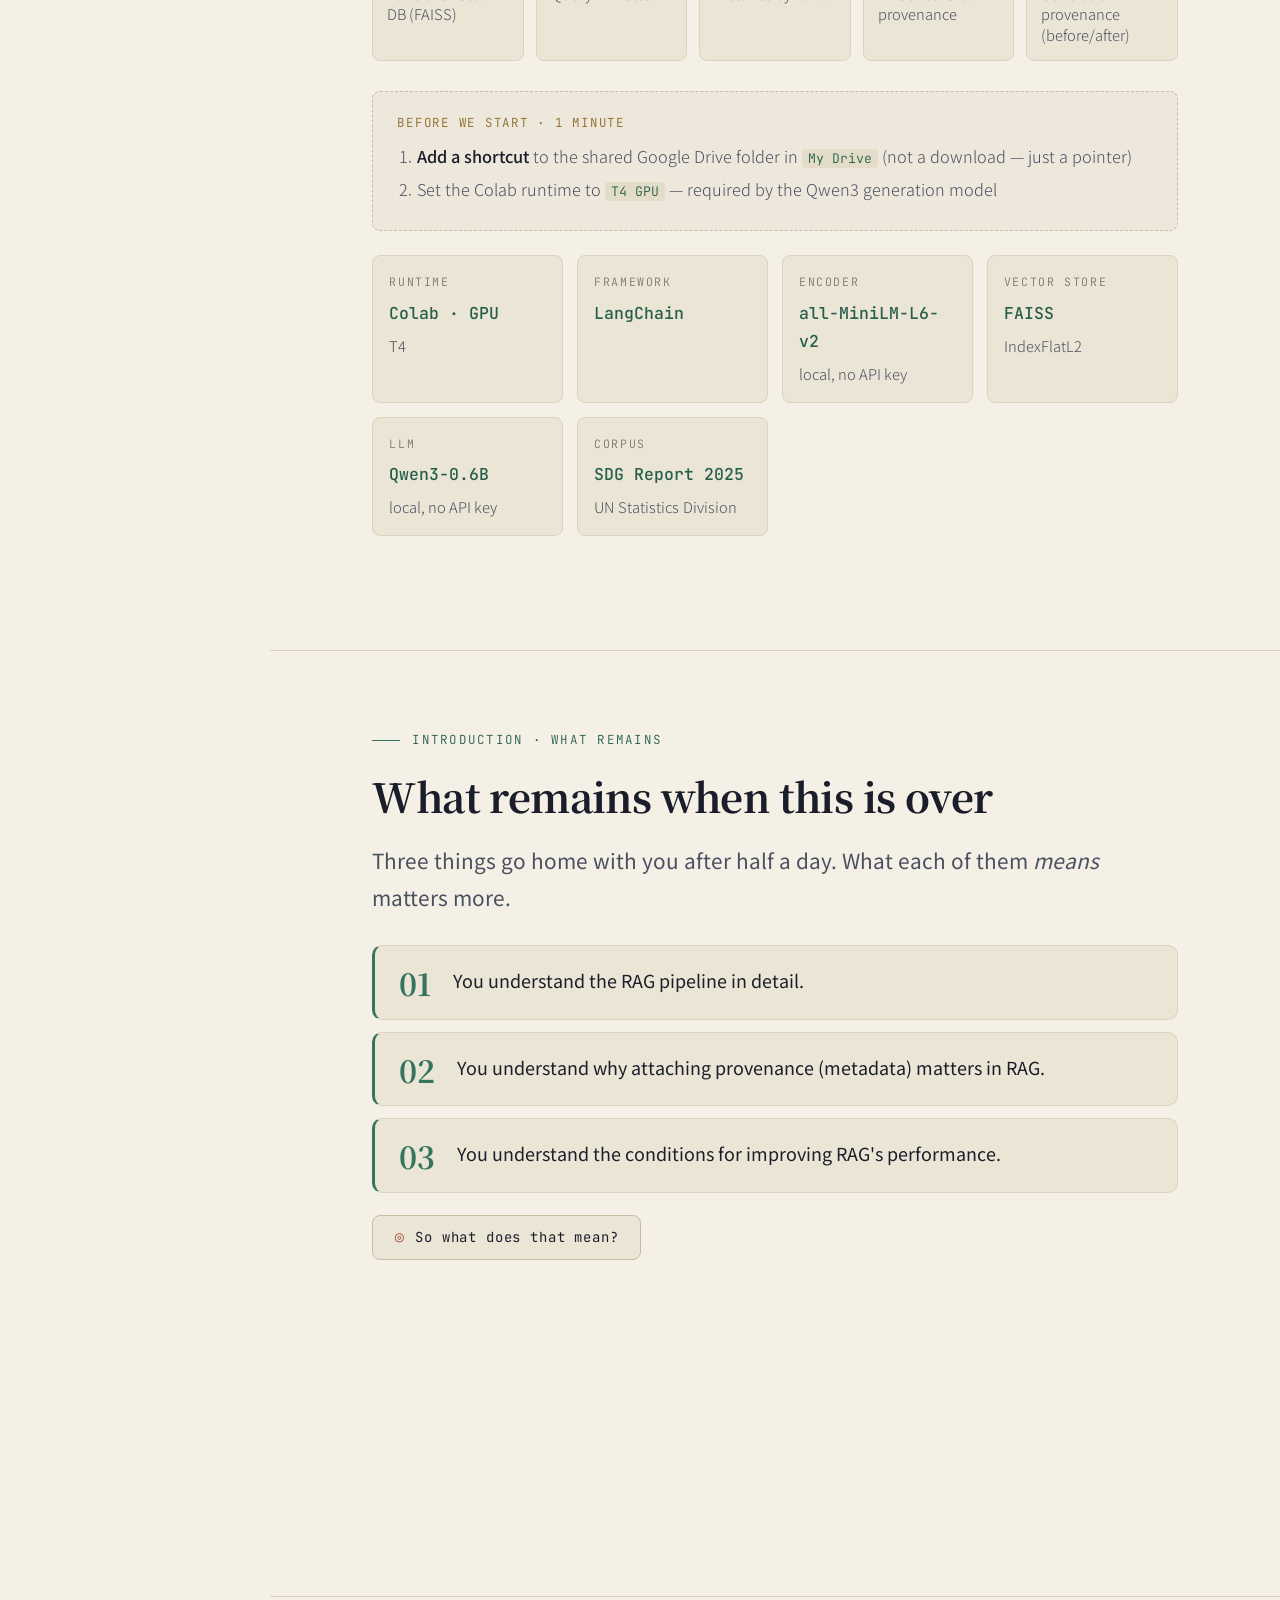
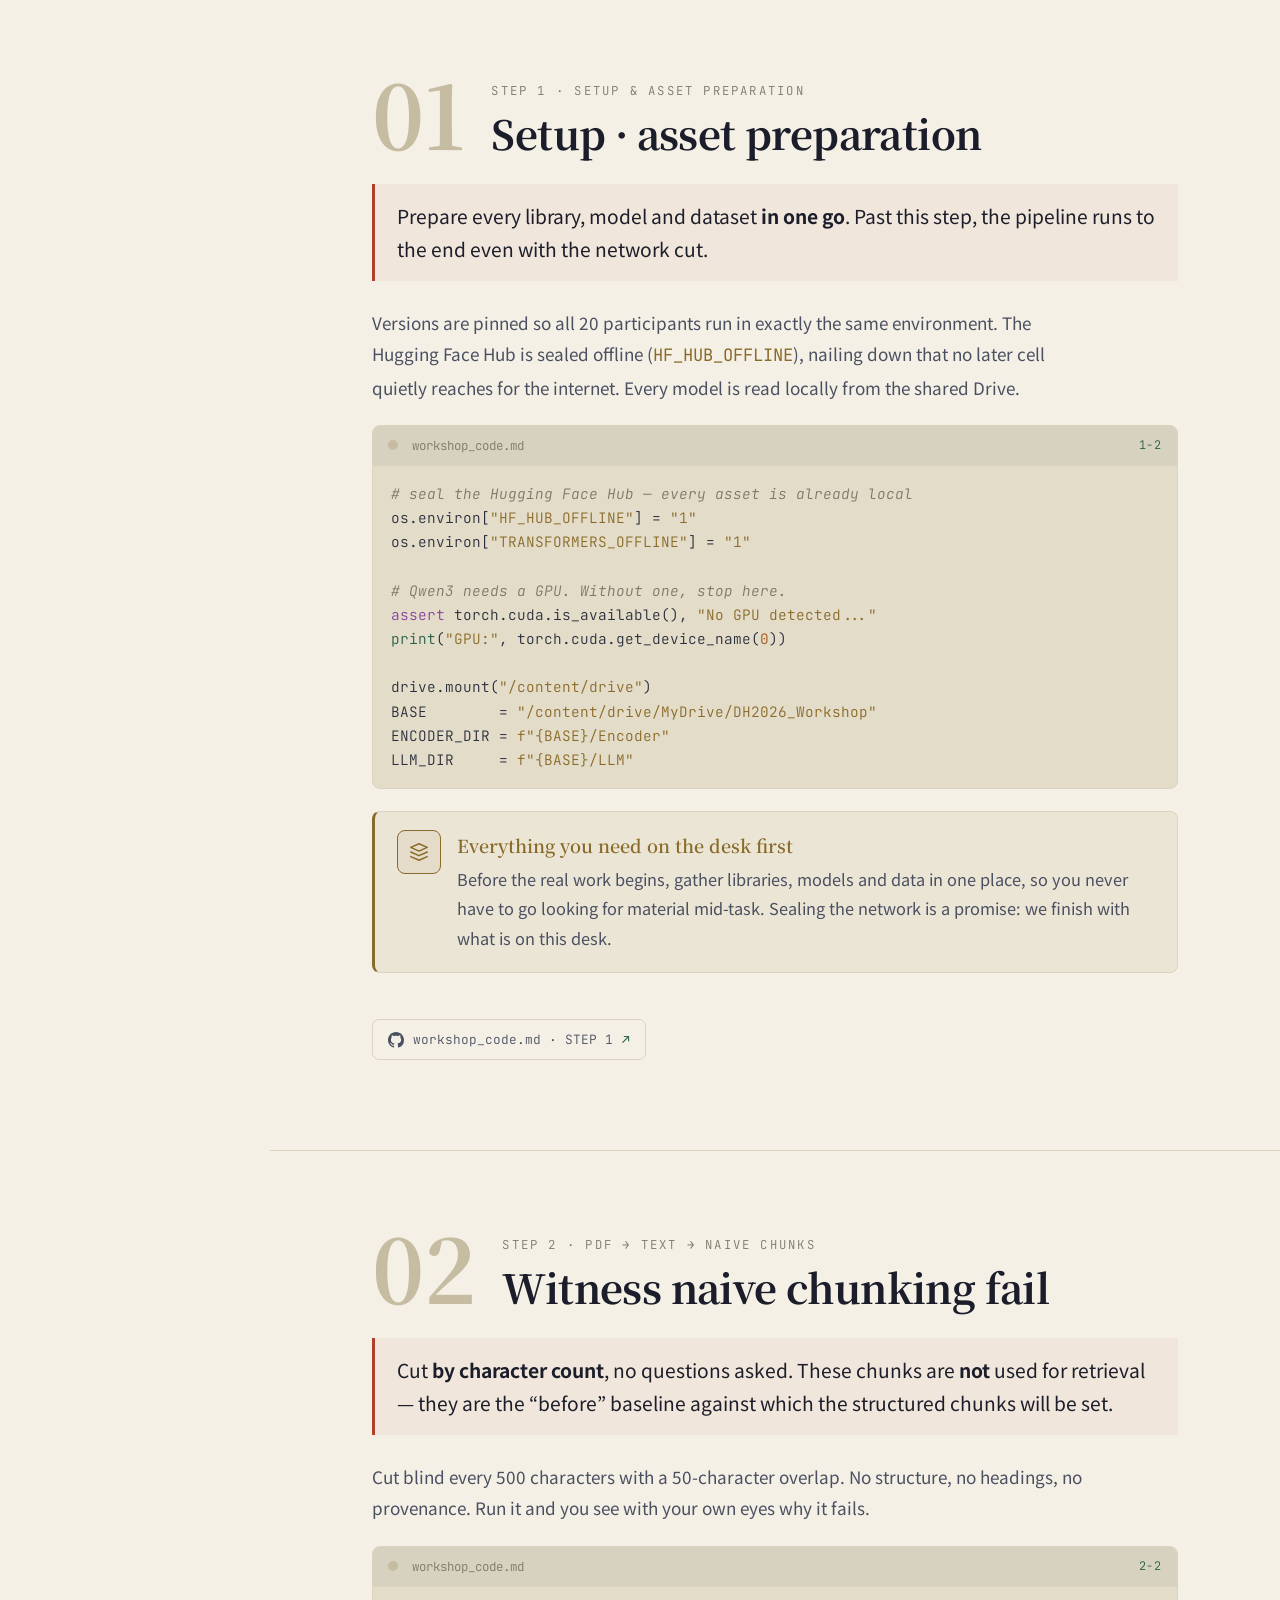
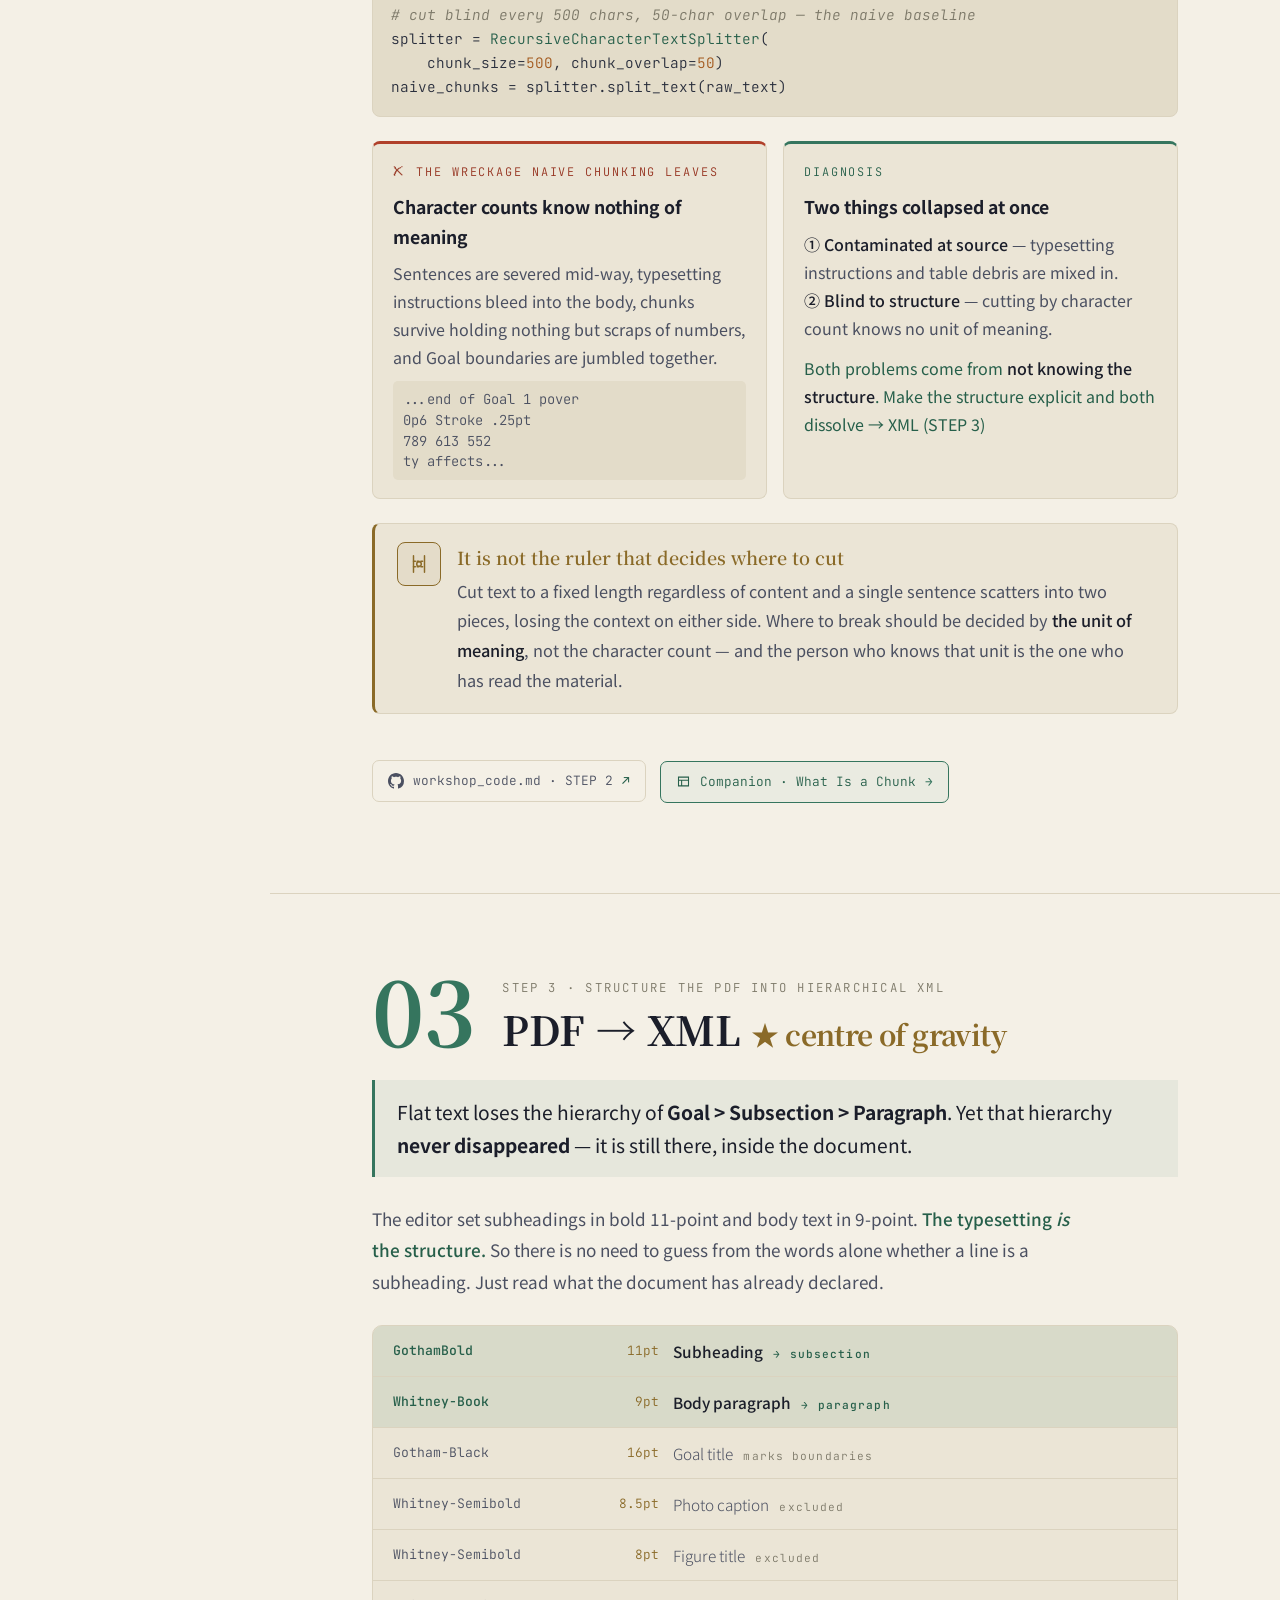
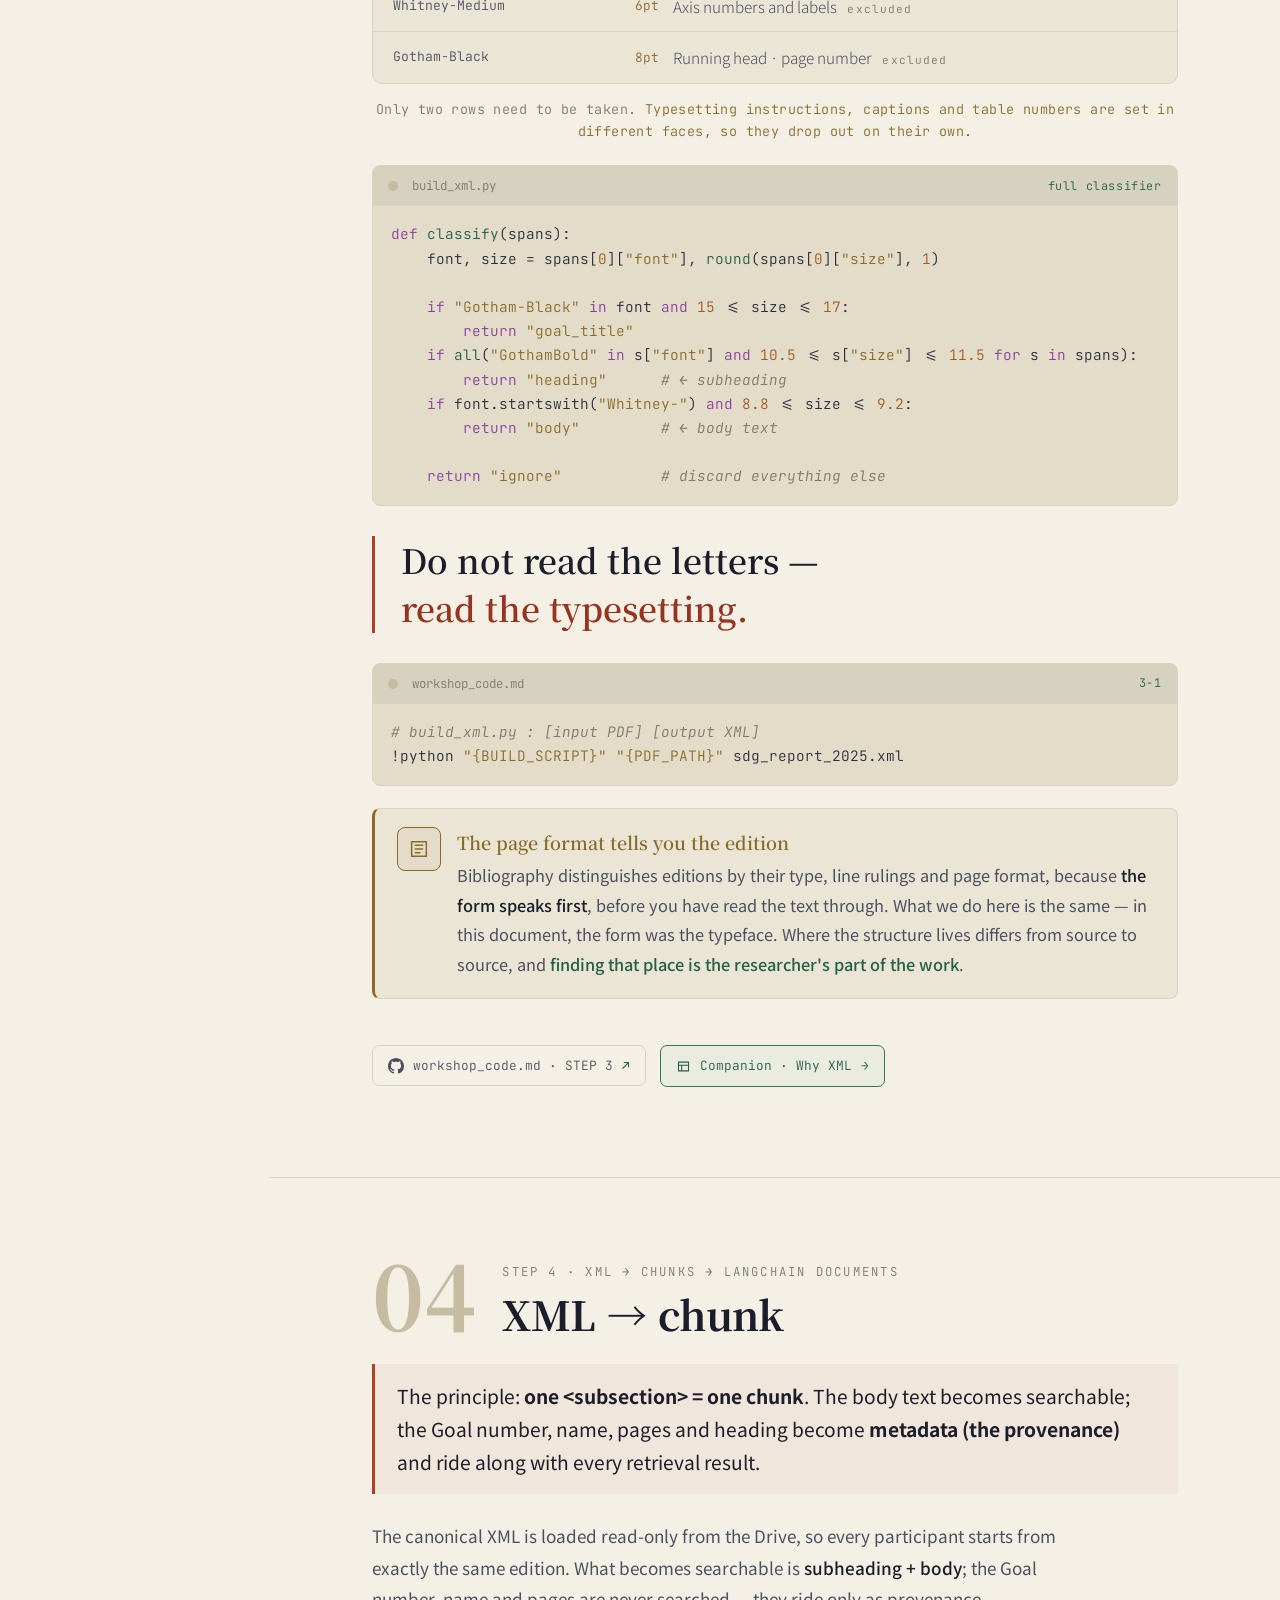
==== commit 9e9f7024: "발표자료 1쪽: 여백 축소 · 텍스트 확대 · 접속 URL 한 줄 고정 - #welcome 폭 확대(inner 940→1300)·패딩 축소(8vw→4vw)로 상하좌우 여백 축소 -" ====
--- a/Workshop_RAG/index.html
+++ b/Workshop_RAG/index.html
@@ -158,38 +158,41 @@
   .talklist.show .talk .tk-note{max-height:9em;opacity:1;margin-top:12px}
   .talk .tk-note::before{content:"→ ";color:var(--teal);font-family:var(--mono)}
 
-  /* ───── 시작 안내 (1쪽) — 최초 접속 공지 ───── */
-  #welcome .wk-kicker{font-family:var(--mono);font-size:.72rem;letter-spacing:.2em;text-transform:uppercase;color:var(--cinnabar-soft)}
-  #welcome .wk-title{font-family:var(--serif);font-weight:700;font-size:clamp(1.5rem,4vw,2.4rem);color:var(--paper);line-height:1.25;margin-top:14px}
-  #welcome .wk-sub{display:block;font-family:var(--sans);font-size:.6em;font-weight:400;color:var(--paper-dim);margin-top:9px;letter-spacing:.01em}
+  /* ───── 시작 안내 (1쪽) — 최초 접속 공지. 여백 줄이고 크게 ───── */
+  #welcome{padding:54px 4vw 58px}
+  #welcome .inner{max-width:1300px}
+  #welcome .wk-kicker{font-family:var(--mono);font-size:.9rem;letter-spacing:.2em;text-transform:uppercase;color:var(--cinnabar-soft)}
+  #welcome .wk-title{font-family:var(--serif);font-weight:700;font-size:clamp(2.1rem,5.4vw,3.6rem);color:var(--paper);line-height:1.2;margin-top:18px}
+  #welcome .wk-sub{display:block;font-family:var(--sans);font-size:.5em;font-weight:400;color:var(--paper-dim);margin-top:13px;letter-spacing:.01em}
   #welcome .access{
-    display:flex;gap:30px;align-items:center;flex-wrap:wrap;
-    margin-top:36px;padding:28px 32px;
+    container-type:inline-size;
+    display:flex;flex-wrap:wrap;align-items:center;justify-content:space-between;gap:16px 28px;
+    margin-top:40px;padding:26px 30px;
     border:1px solid var(--line);border-left:4px solid var(--cinnabar);
     border-radius:14px;background:var(--ink-2);
   }
-  #welcome .access .qr{flex-shrink:0;width:130px;height:130px;padding:10px;border-radius:10px;background:#fff;box-shadow:0 2px 12px rgba(0,0,0,.14)}
+  #welcome .access .ac-body{order:1;min-width:200px}
+  #welcome .access .qr{order:2;flex-shrink:0;width:150px;height:150px;padding:10px;border-radius:10px;background:#fff;box-shadow:0 2px 12px rgba(0,0,0,.14)}
   #welcome .access .qr svg{display:block;width:100%;height:100%}
-  #welcome .access .ac-body{flex:1;min-width:250px}
-  #welcome .access .ac-lbl{font-family:var(--mono);font-size:.74rem;letter-spacing:.1em;text-transform:uppercase;color:var(--paper-faint)}
+  #welcome .access .ac-lbl{font-family:var(--mono);font-size:.92rem;letter-spacing:.08em;text-transform:uppercase;color:var(--paper-faint)}
   #welcome .access .url{
-    display:inline-block;margin-top:9px;
+    order:3;flex-basis:100%;
     font-family:var(--mono);font-weight:700;
-    font-size:clamp(1.5rem,5vw,3rem);line-height:1.12;
-    color:var(--cinnabar-soft);text-decoration:none;word-break:break-all;
+    font-size:clamp(.8rem,5cqw,4.4rem);line-height:1.1;white-space:nowrap;
+    color:var(--cinnabar-soft);text-decoration:none;
     border-bottom:2px solid transparent;transition:border-color .16s ease;
   }
   #welcome .access .url:hover{border-bottom-color:var(--cinnabar-soft)}
-  #welcome .steps{margin-top:34px;display:flex;flex-direction:column;gap:16px}
-  #welcome .wstep{display:flex;gap:18px;align-items:flex-start}
+  #welcome .steps{margin-top:38px;display:flex;flex-direction:column;gap:18px}
+  #welcome .wstep{display:flex;gap:20px;align-items:flex-start}
   #welcome .wstep .wn{
-    flex-shrink:0;width:34px;height:34px;border-radius:50%;
+    flex-shrink:0;width:42px;height:42px;border-radius:50%;
     display:flex;align-items:center;justify-content:center;
-    font-family:var(--mono);font-size:.95rem;font-weight:700;
+    font-family:var(--mono);font-size:1.15rem;font-weight:700;
     color:var(--teal-soft);border:1.5px solid var(--teal);
   }
-  #welcome .wstep .wt{font-size:1.08rem;color:var(--paper);line-height:1.65;padding-top:3px}
-  #welcome .wstep .kw{font-family:var(--mono);color:var(--cinnabar-soft);font-weight:700;border:1px solid var(--line);background:var(--ink-3);padding:1px 7px;border-radius:5px;font-size:.9em}
+  #welcome .wstep .wt{font-size:1.3rem;color:var(--paper);line-height:1.55;padding-top:7px}
+  #welcome .wstep .kw{font-family:var(--mono);color:var(--cinnabar-soft);font-weight:700;border:1px solid var(--line);background:var(--ink-3);padding:1px 8px;border-radius:5px;font-size:.88em}
 
   /* STEP big number */
   .stephead{display:flex;align-items:flex-start;gap:26px;margin-bottom:8px}
@@ -973,8 +976,8 @@
           <div class="qr"><svg xmlns="http://www.w3.org/2000/svg" viewBox="0 0 35 35" class="segno" role="img" aria-label="GitHub repository QR code" shape-rendering="crispEdges"><path fill="#fff" d="M0 0h35v35h-35z"/><path class="qrline" stroke="#12131a" d="M3 3.5h7m1 0h3m2 0h5m4 0h7m-29 1h1m5 0h1m1 0h2m1 0h4m4 0h2m1 0h1m5 0h1m-29 1h1m1 0h3m1 0h1m1 0h4m1 0h1m4 0h3m1 0h1m1 0h3m1 0h1m-29 1h1m1 0h3m1 0h1m2 0h1m1 0h2m1 0h1m2 0h1m4 0h1m1 0h3m1 0h1m-29 1h1m1 0h3m1 0h1m1 0h2m2 0h3m3 0h2m2 0h1m1 0h3m1 0h1m-29 1h1m5 0h1m2 0h2m2 0h2m1 0h2m2 0h1m1 0h1m5 0h1m-29 1h7m1 0h1m1 0h1m1 0h1m1 0h1m1 0h1m1 0h1m1 0h1m1 0h7m-20 1h1m1 0h2m1 0h2m2 0h3m-21 1h1m2 0h7m1 0h5m1 0h1m3 0h1m2 0h1m1 0h3m-29 1h1m1 0h1m4 0h1m2 0h3m1 0h3m1 0h2m1 0h1m1 0h2m1 0h2m-28 1h3m3 0h1m1 0h1m1 0h1m3 0h2m1 0h1m2 0h1m2 0h2m1 0h1m-22 1h1m3 0h1m1 0h2m1 0h1m1 0h2m2 0h4m1 0h1m2 0h1m-26 1h1m2 0h1m5 0h4m4 0h1m1 0h2m4 0h1m-28 1h1m3 0h1m1 0h3m5 0h1m1 0h2m3 0h7m-29 1h1m4 0h2m2 0h4m1 0h9m1 0h1m1 0h1m1 0h1m-29 1h1m2 0h3m4 0h1m2 0h4m2 0h1m3 0h2m1 0h1m1 0h1m-29 1h1m1 0h2m1 0h2m1 0h1m1 0h2m3 0h2m2 0h3m3 0h1m-26 1h3m4 0h1m2 0h1m1 0h1m2 0h5m4 0h1m1 0h2m-28 1h7m1 0h1m1 0h1m2 0h4m2 0h1m4 0h2m2 0h1m-29 1h2m1 0h1m7 0h3m5 0h1m2 0h1m2 0h2m-27 1h2m1 0h2m1 0h1m2 0h5m2 0h3m1 0h8m-20 1h2m1 0h1m1 0h1m3 0h1m2 0h1m3 0h2m-26 1h7m1 0h1m1 0h1m1 0h2m1 0h1m1 0h4m1 0h1m1 0h2m-26 1h1m5 0h1m1 0h2m1 0h1m1 0h1m3 0h4m3 0h1m3 0h1m-29 1h1m1 0h3m1 0h1m1 0h3m1 0h2m1 0h2m1 0h8m2 0h1m-29 1h1m1 0h3m1 0h1m1 0h7m1 0h1m4 0h1m6 0h1m-29 1h1m1 0h3m1 0h1m3 0h3m1 0h2m1 0h1m2 0h2m1 0h2m1 0h3m-29 1h1m5 0h1m5 0h2m1 0h1m6 0h2m1 0h2m1 0h1m-29 1h7m1 0h2m1 0h2m5 0h3m1 0h1m1 0h1"/></svg></div>
           <div class="ac-body">
             <div class="ac-lbl"><span lang="ko">먼저 이 주소로 접속하세요</span><span lang="en">Start here — open this address</span></div>
-            <a class="url" href="https://github.com/littlekg87/DH2026" target="_blank" rel="noopener">github.com/littlekg87/DH2026</a>
-          </div>
+          </div>
+          <a class="url" href="https://github.com/littlekg87/DH2026" target="_blank" rel="noopener">github.com/littlekg87/DH2026</a>
         </div>
 
         <div class="steps">
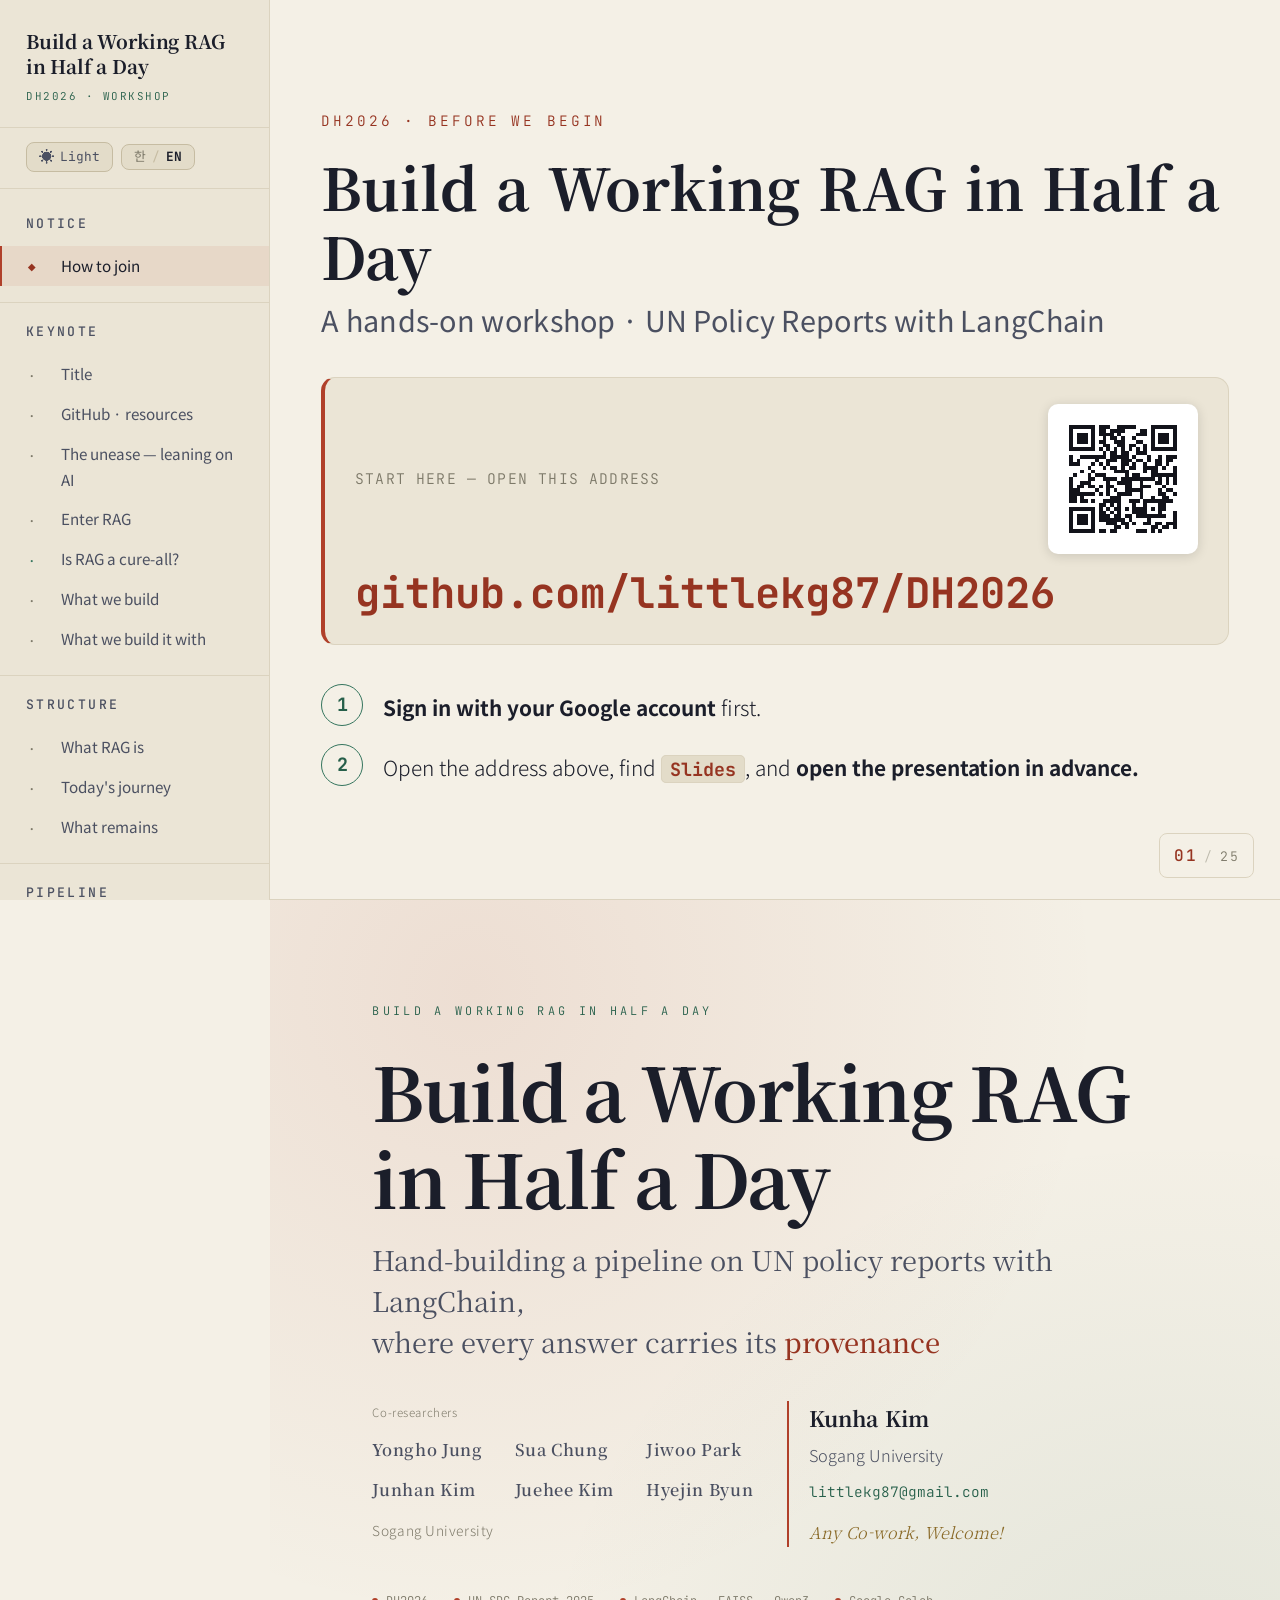
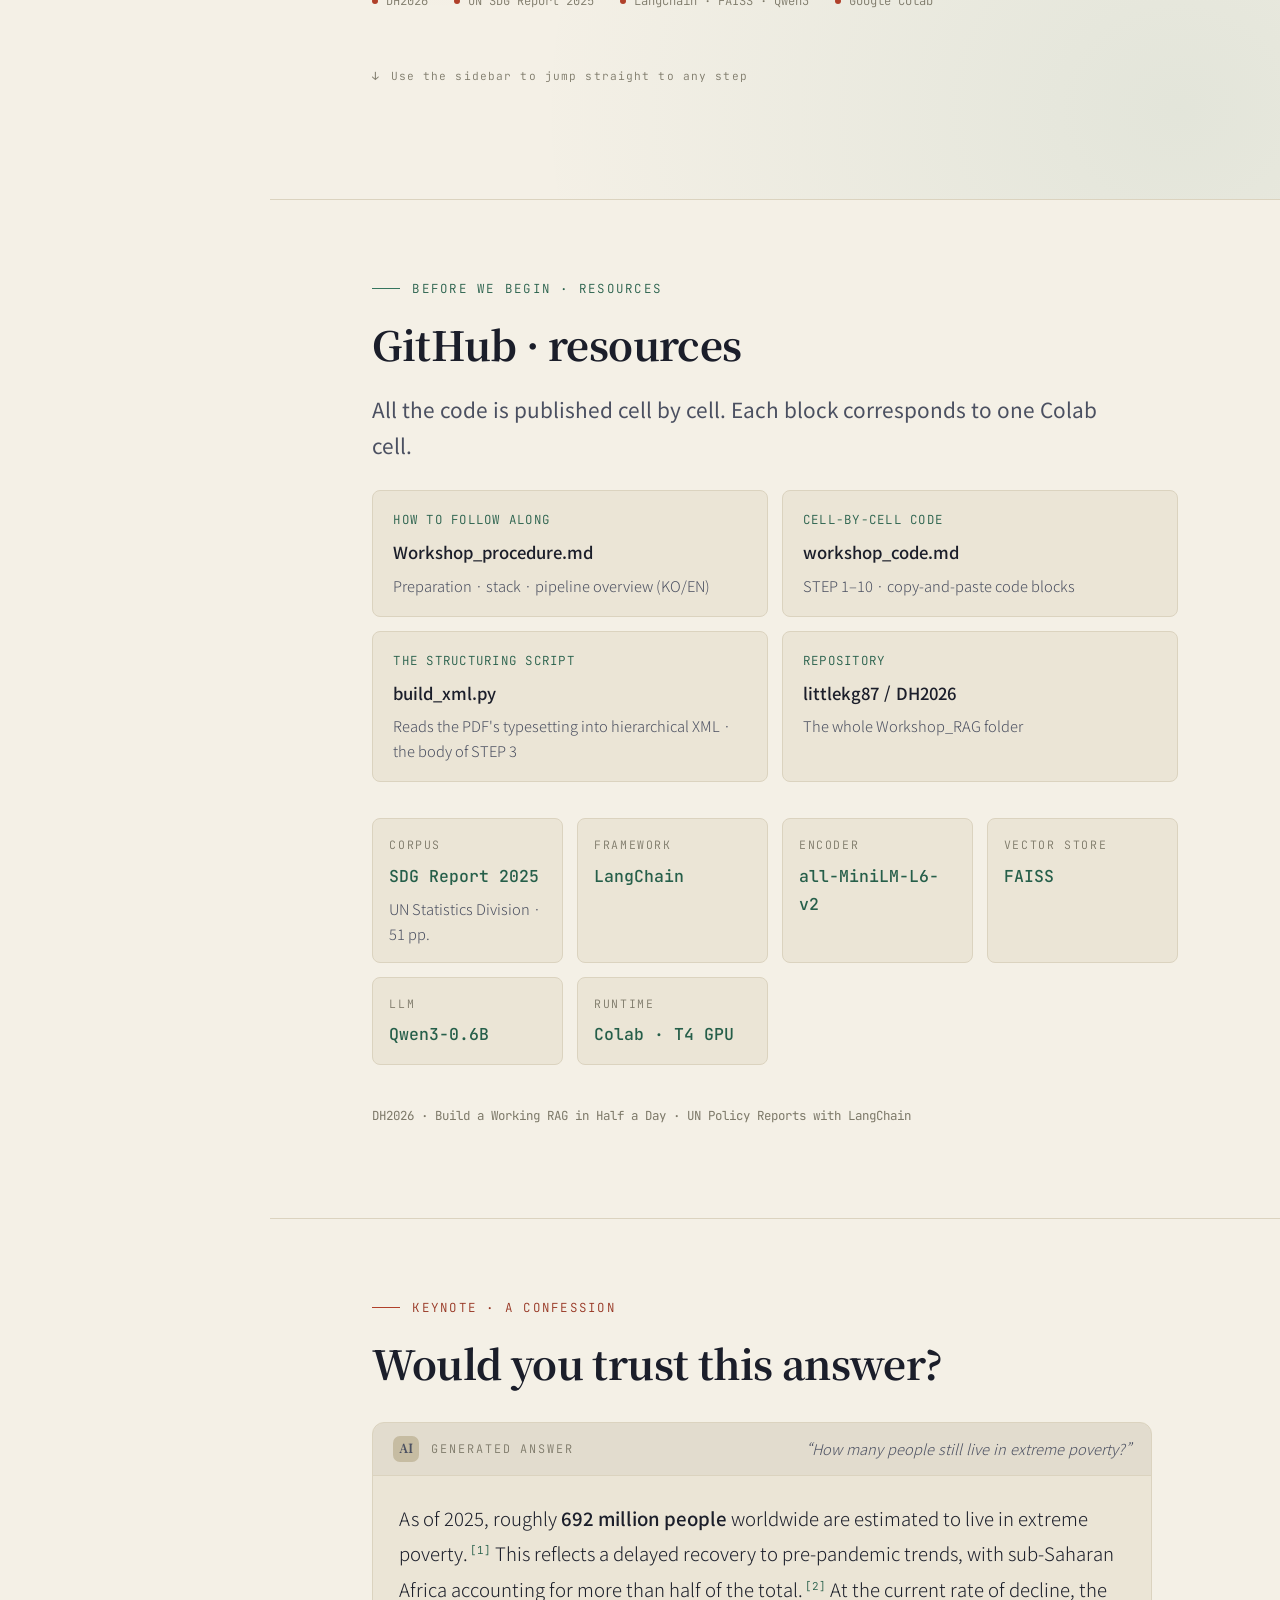
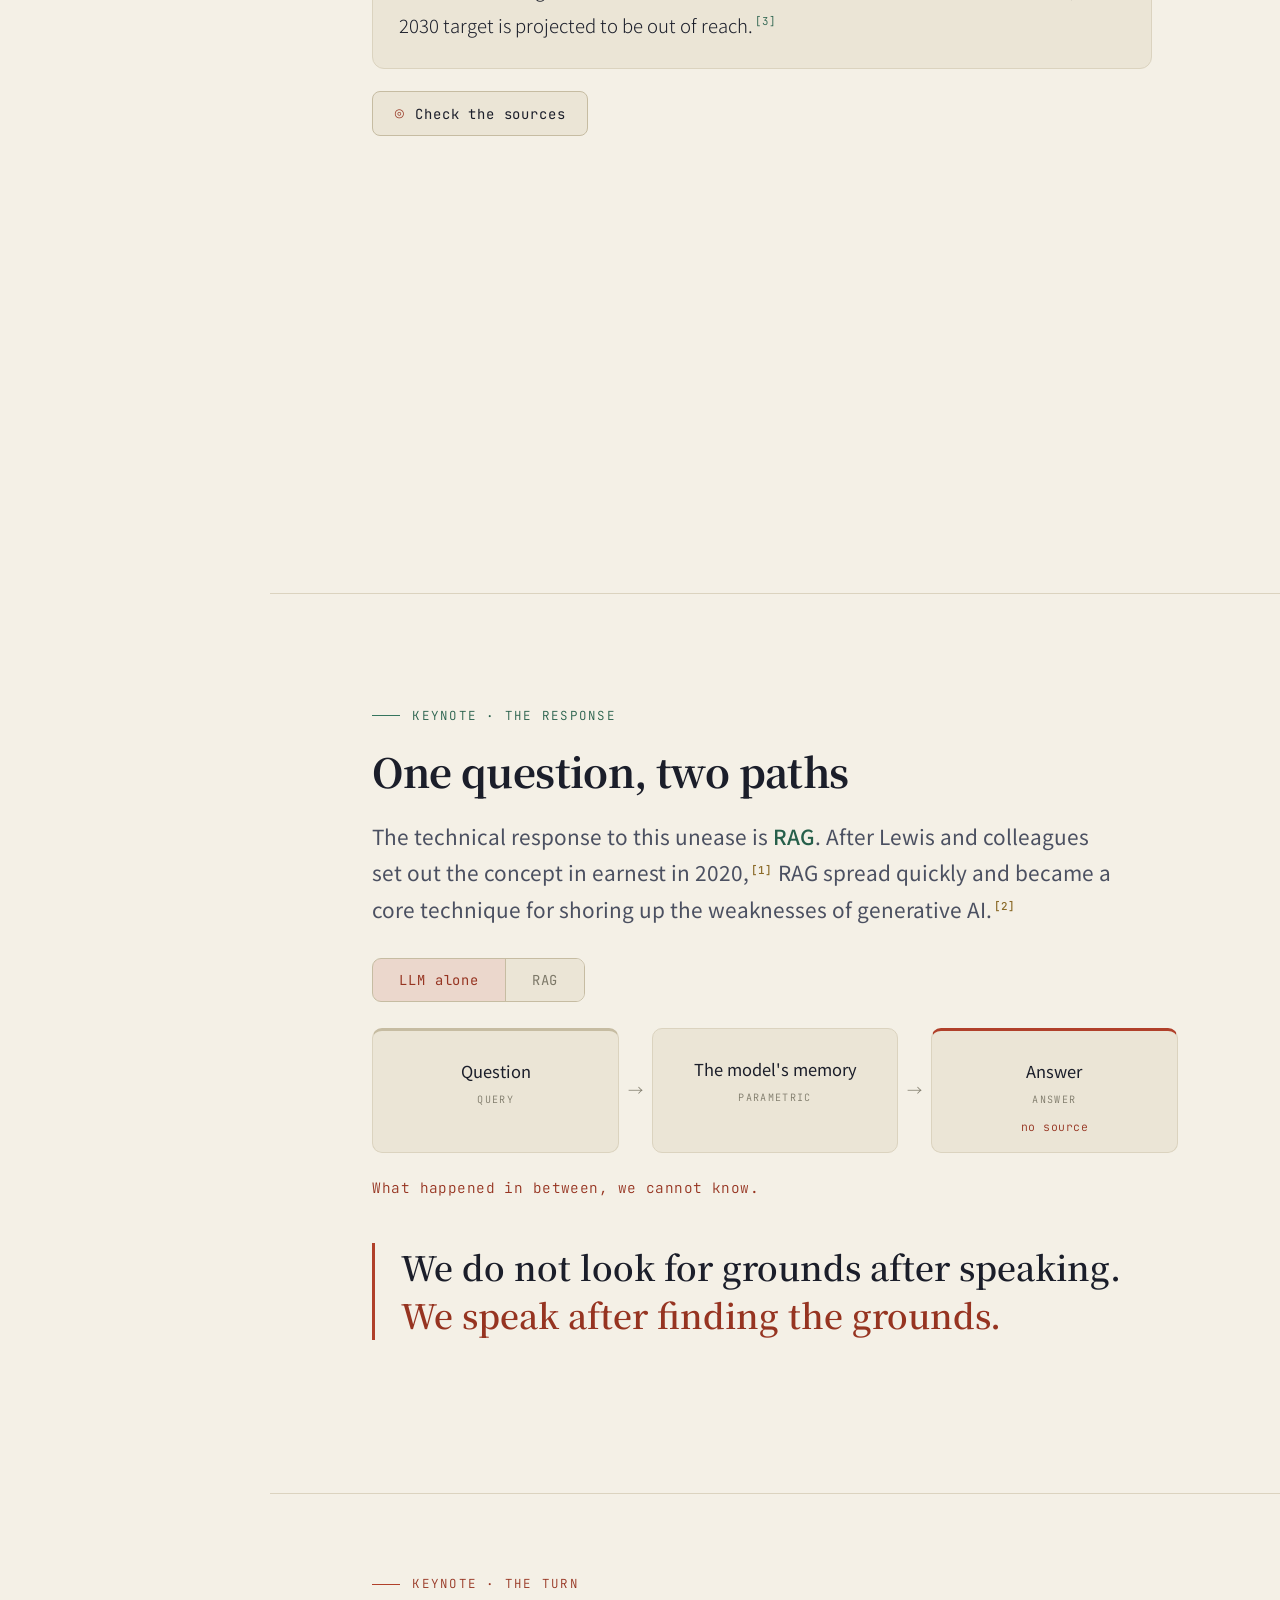
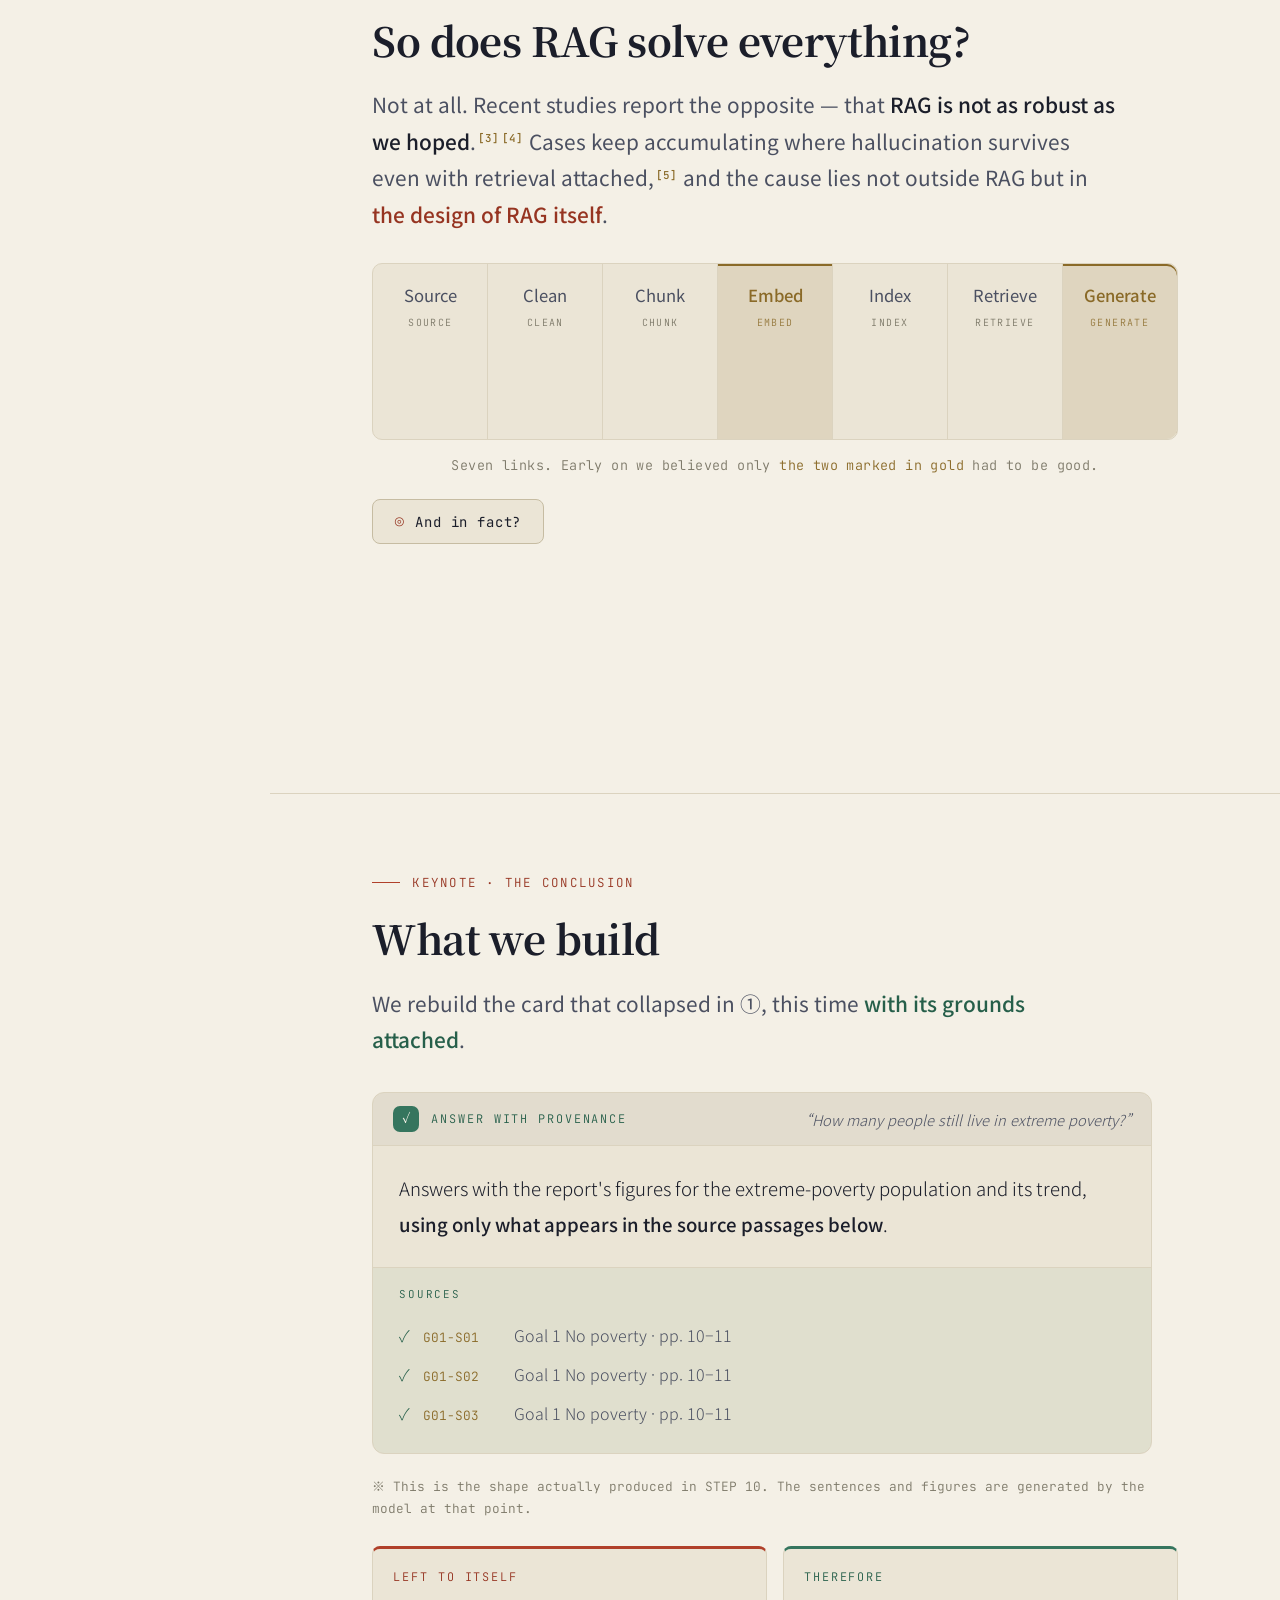
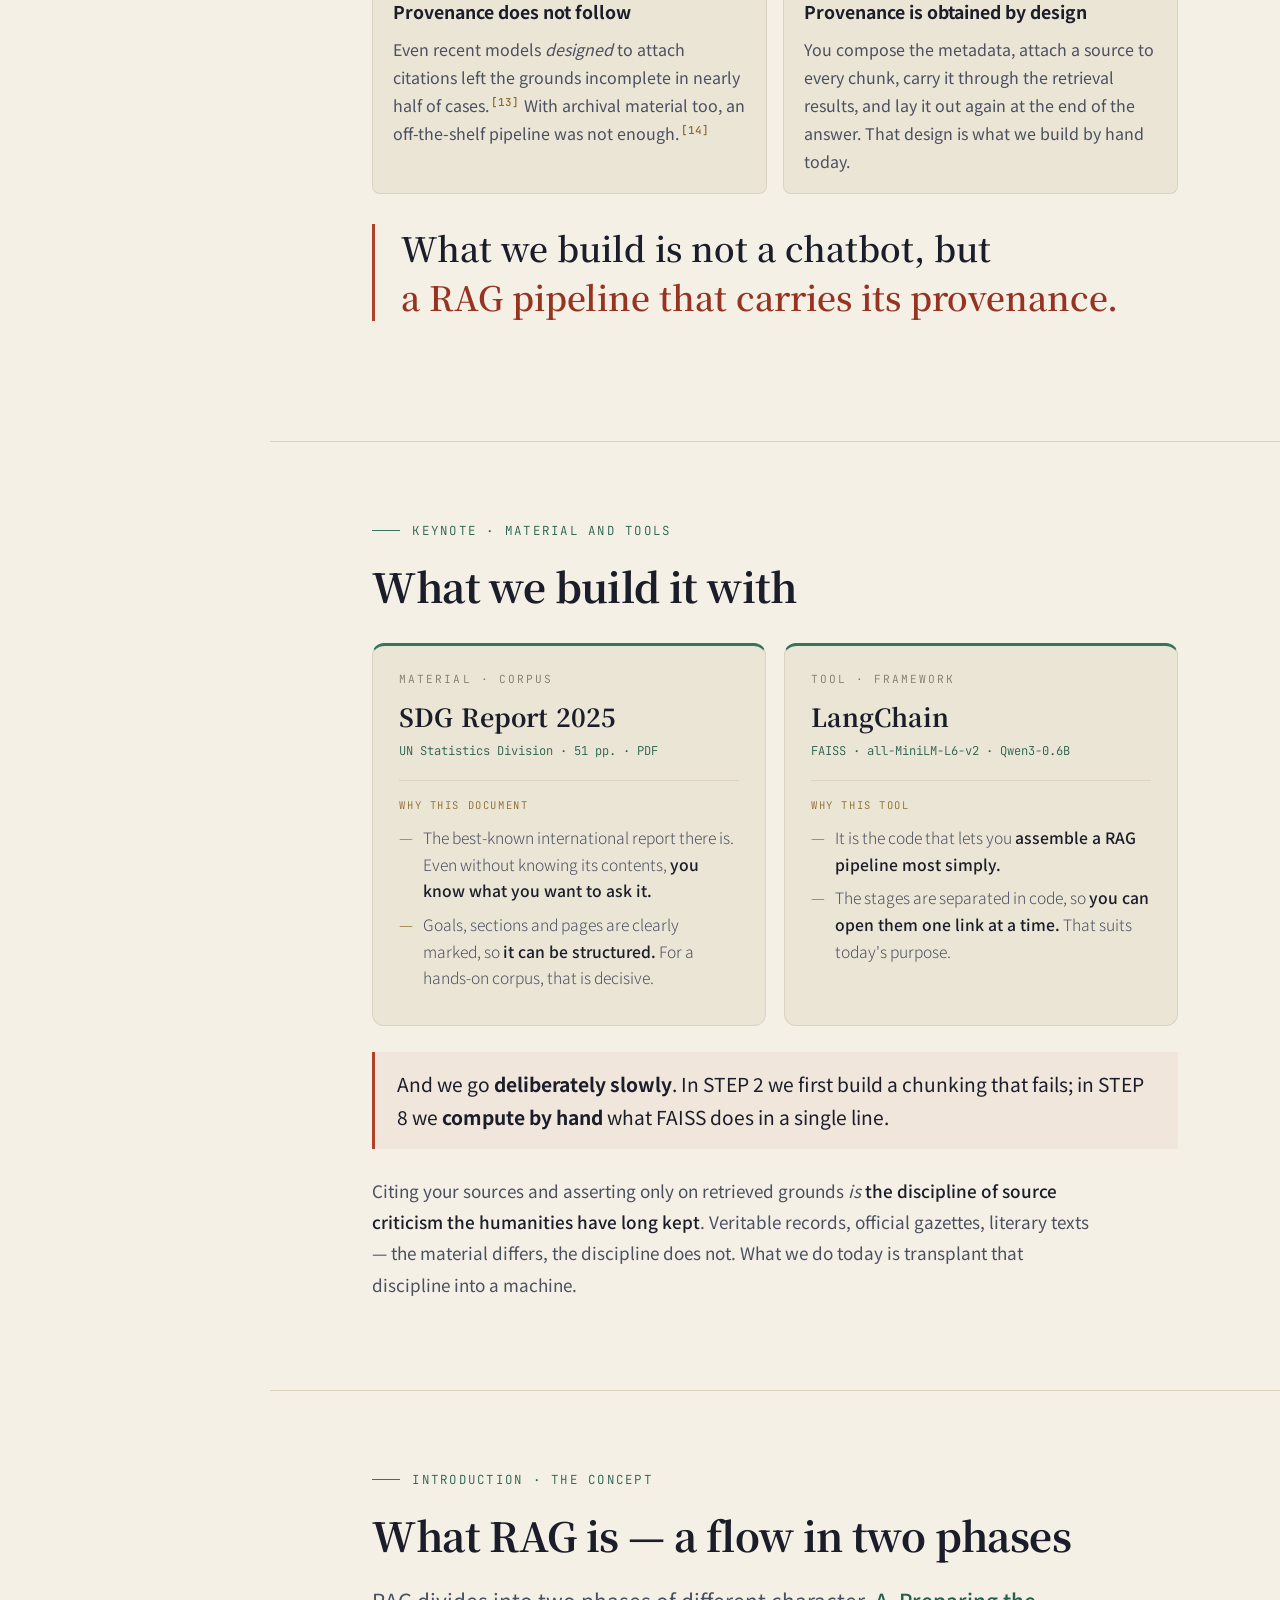
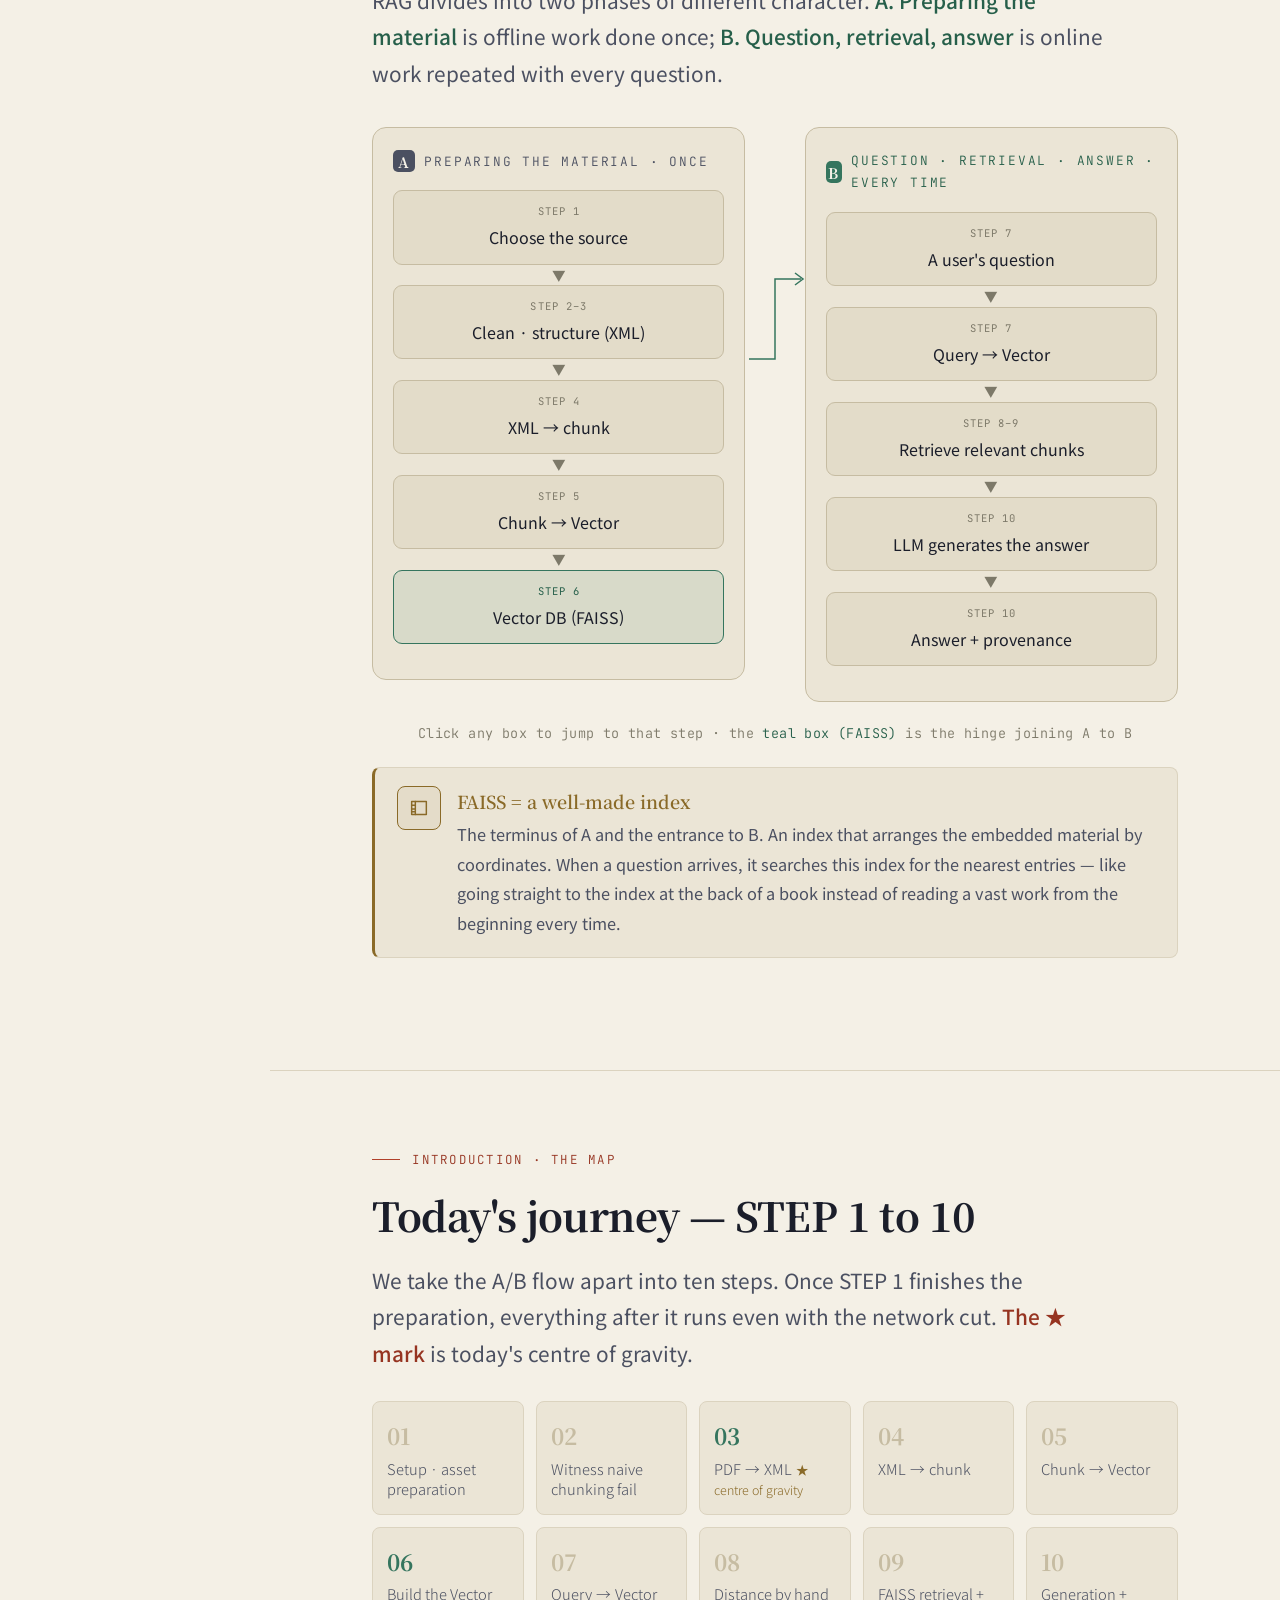
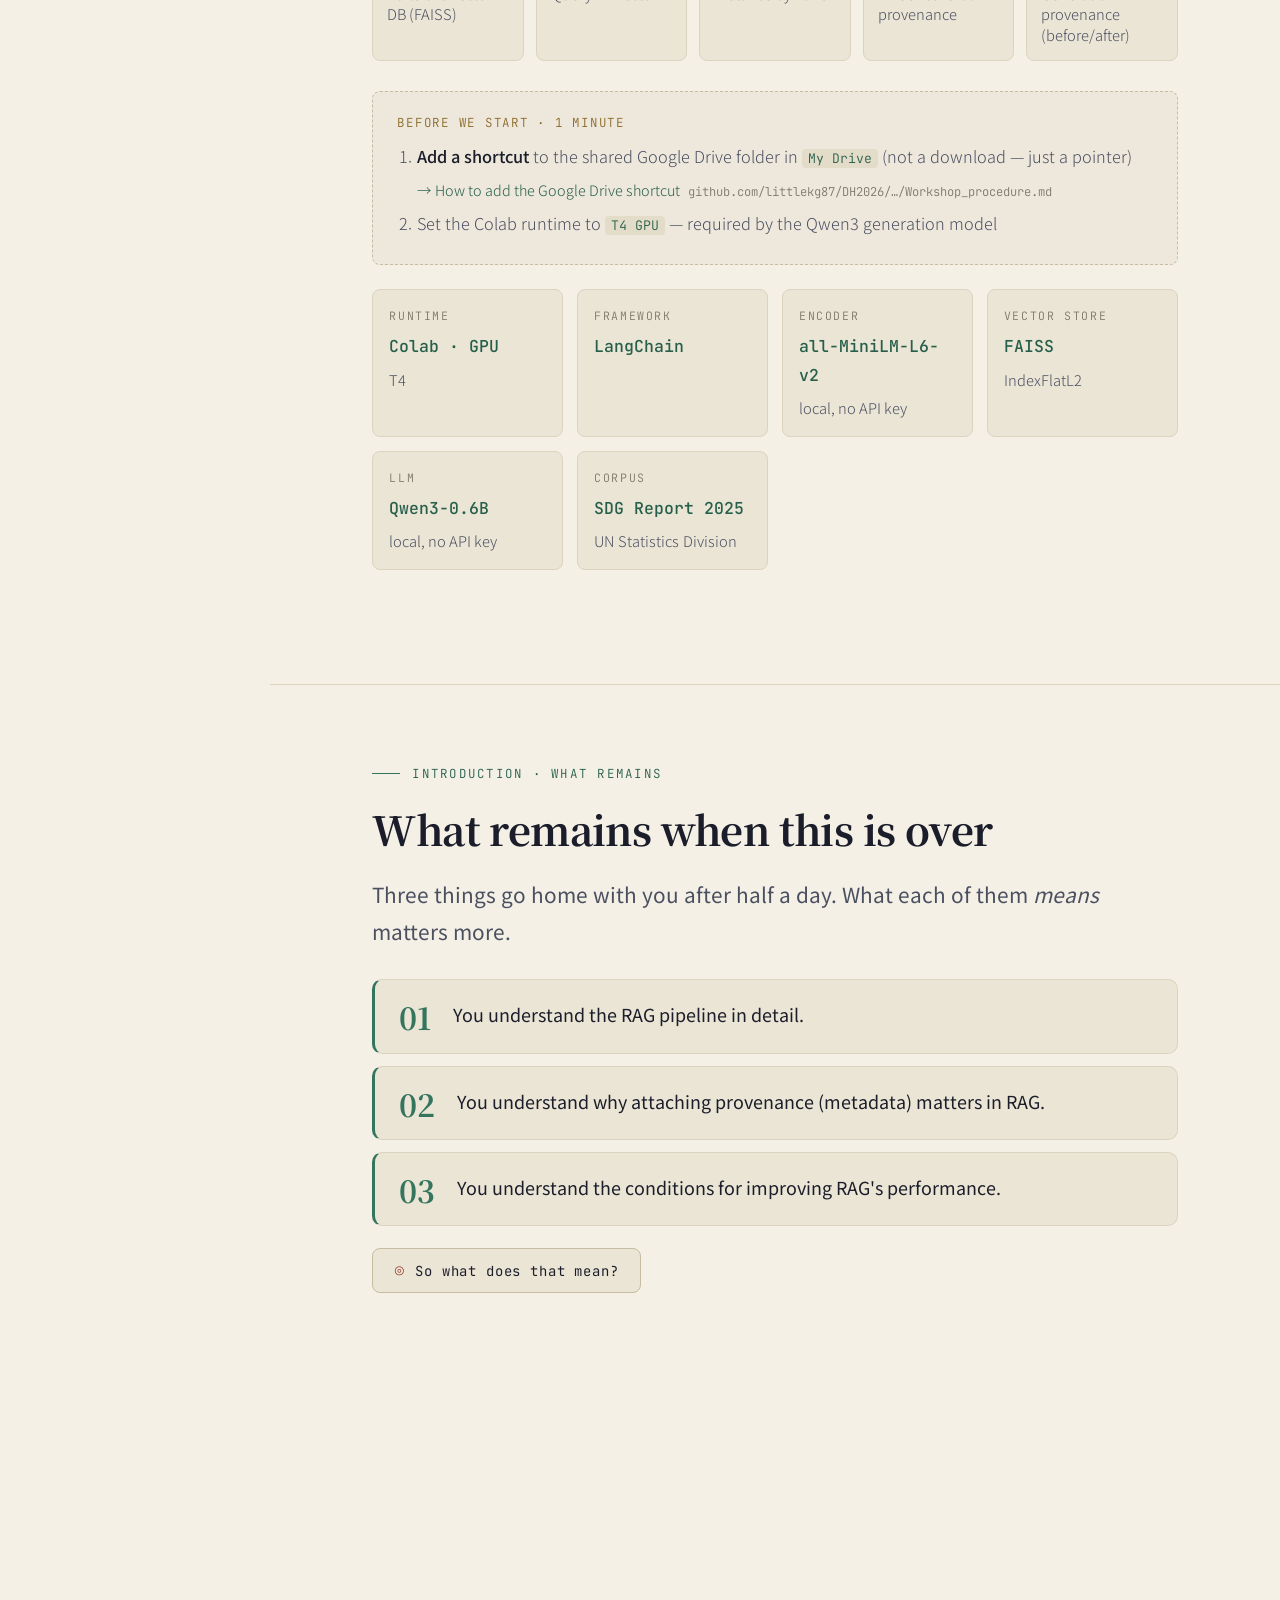
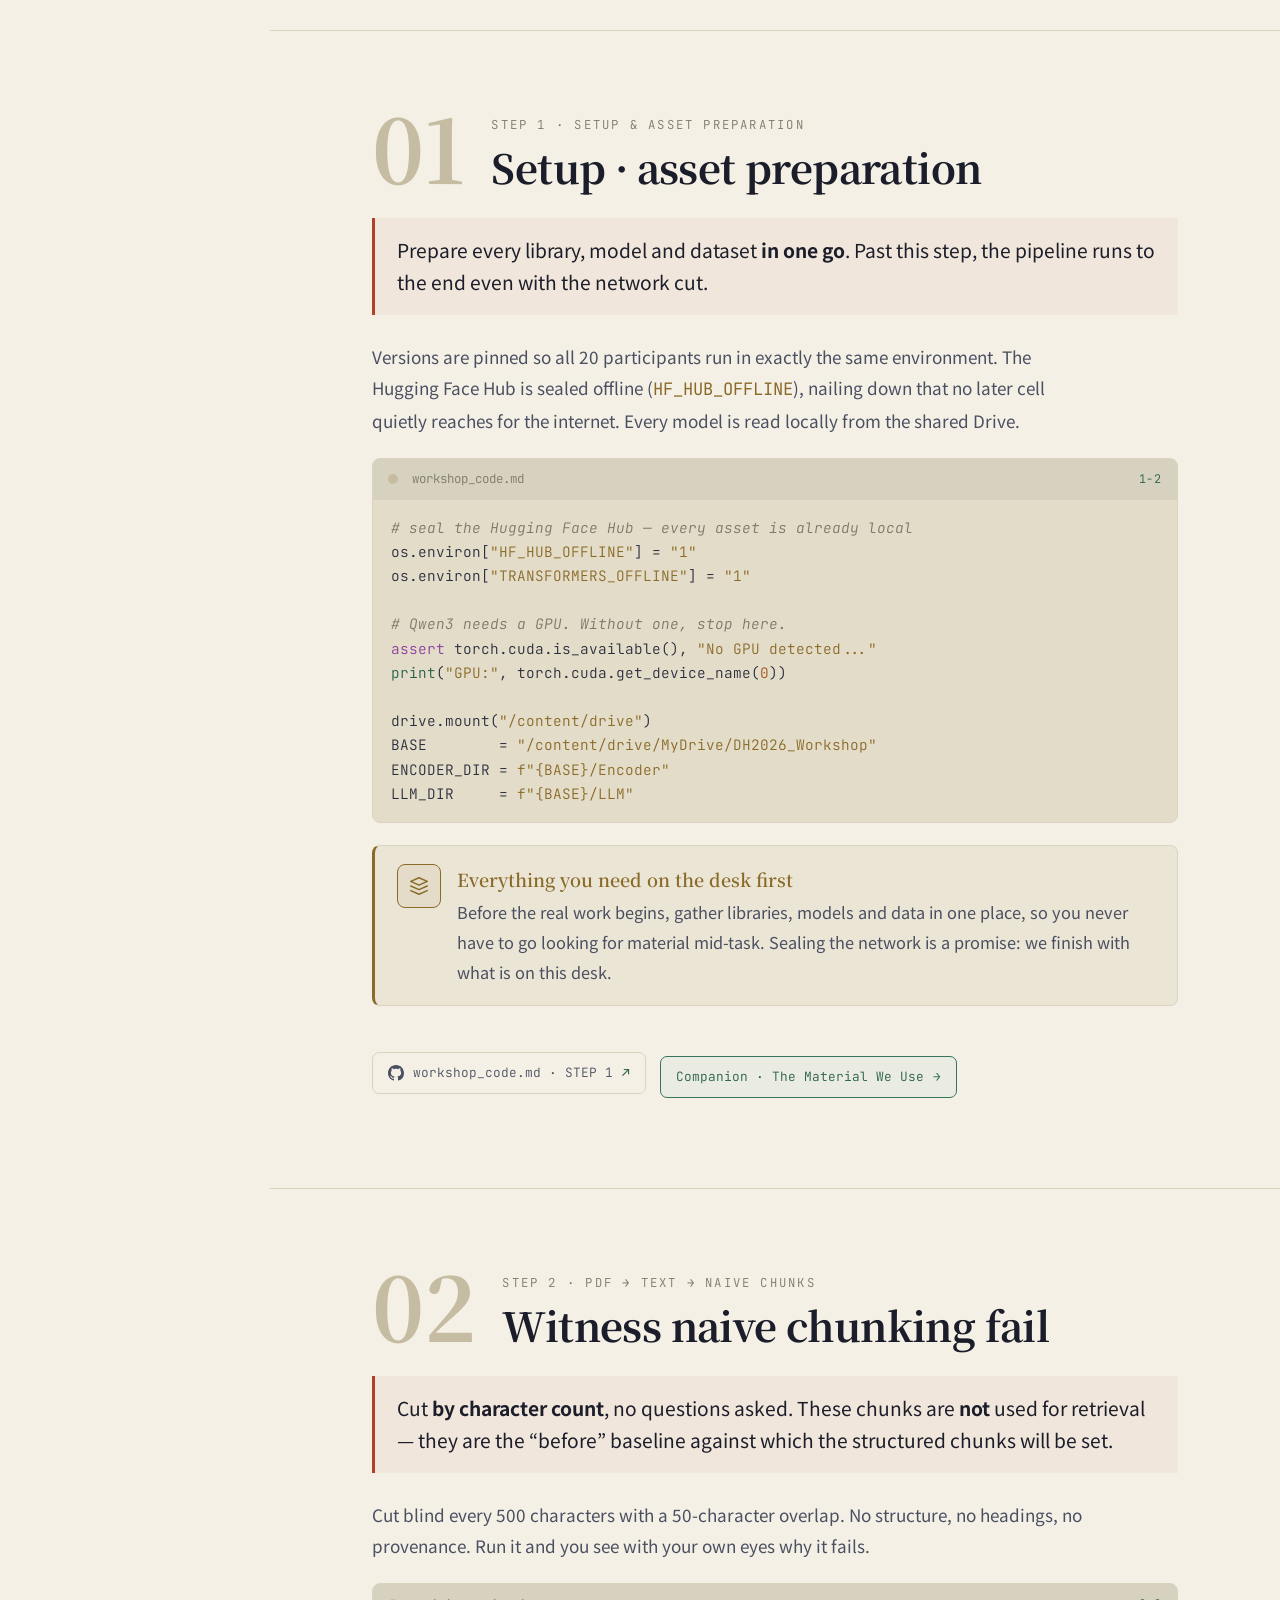
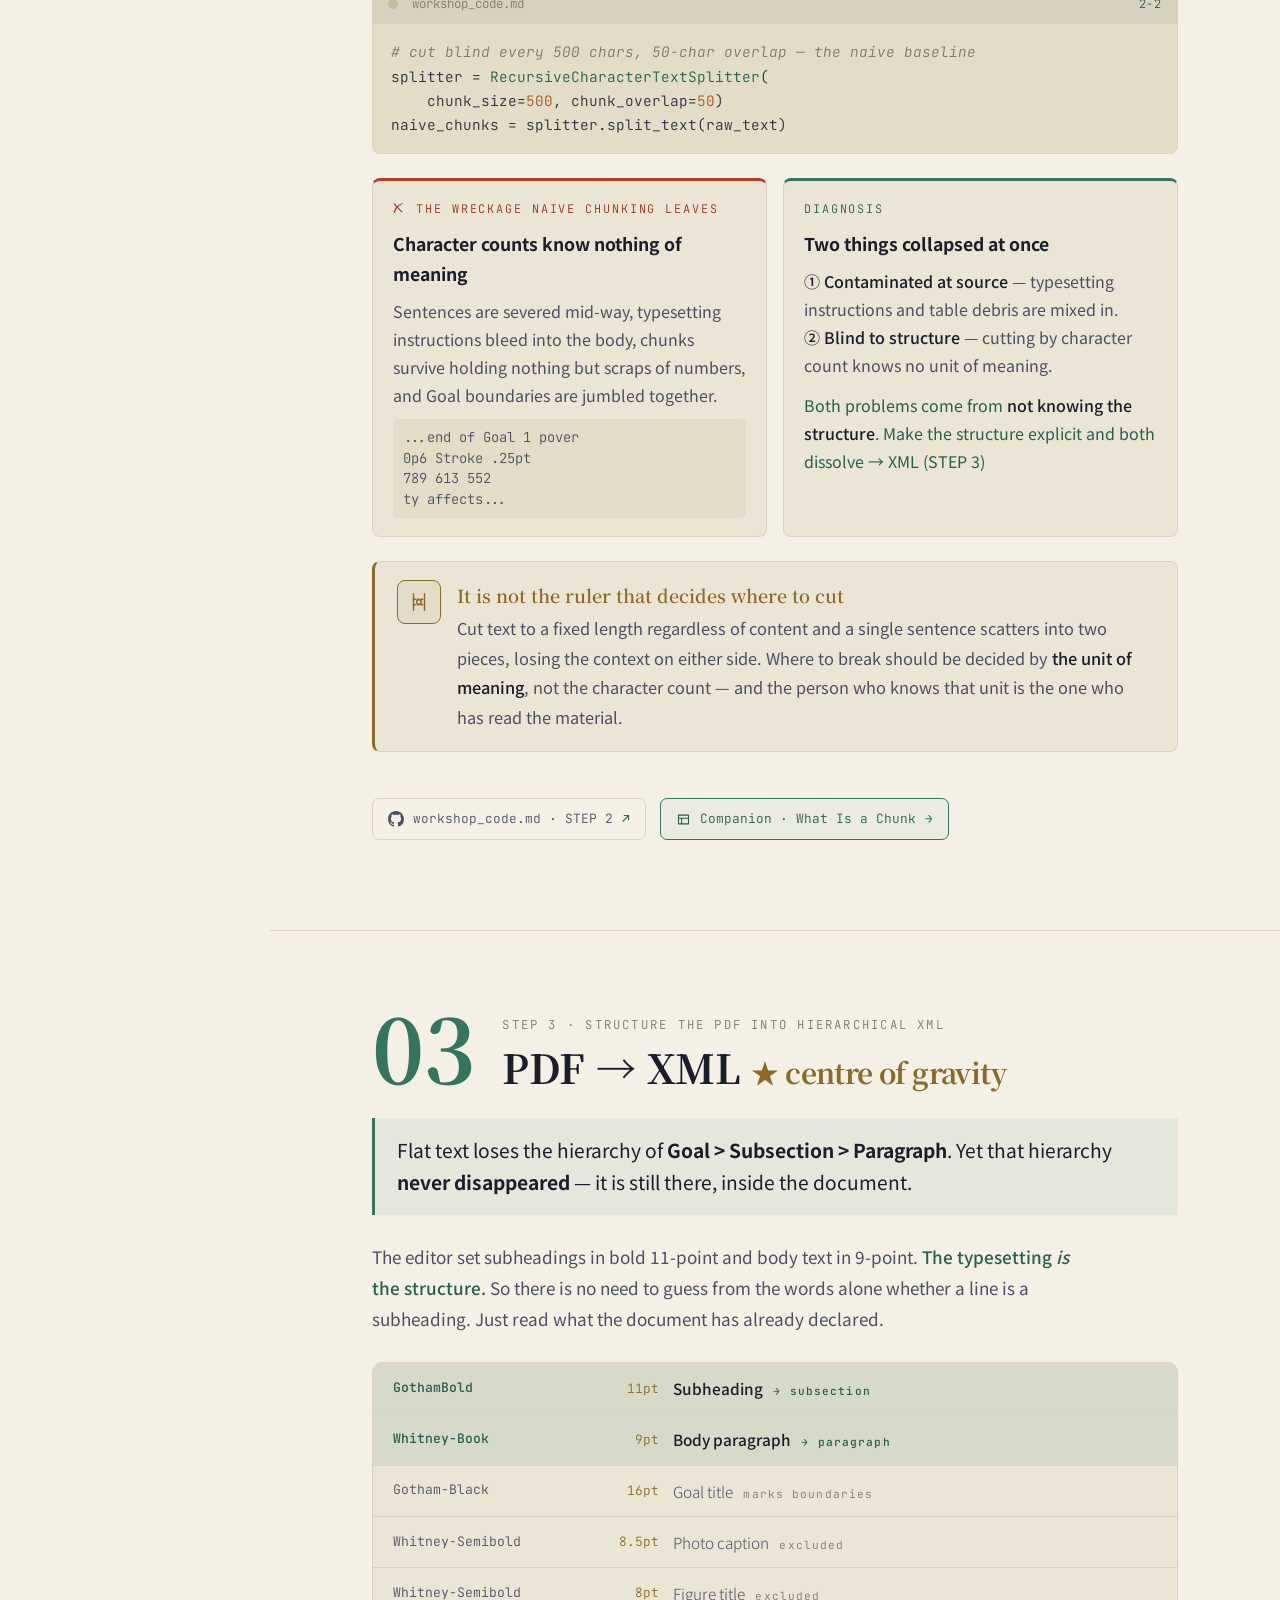
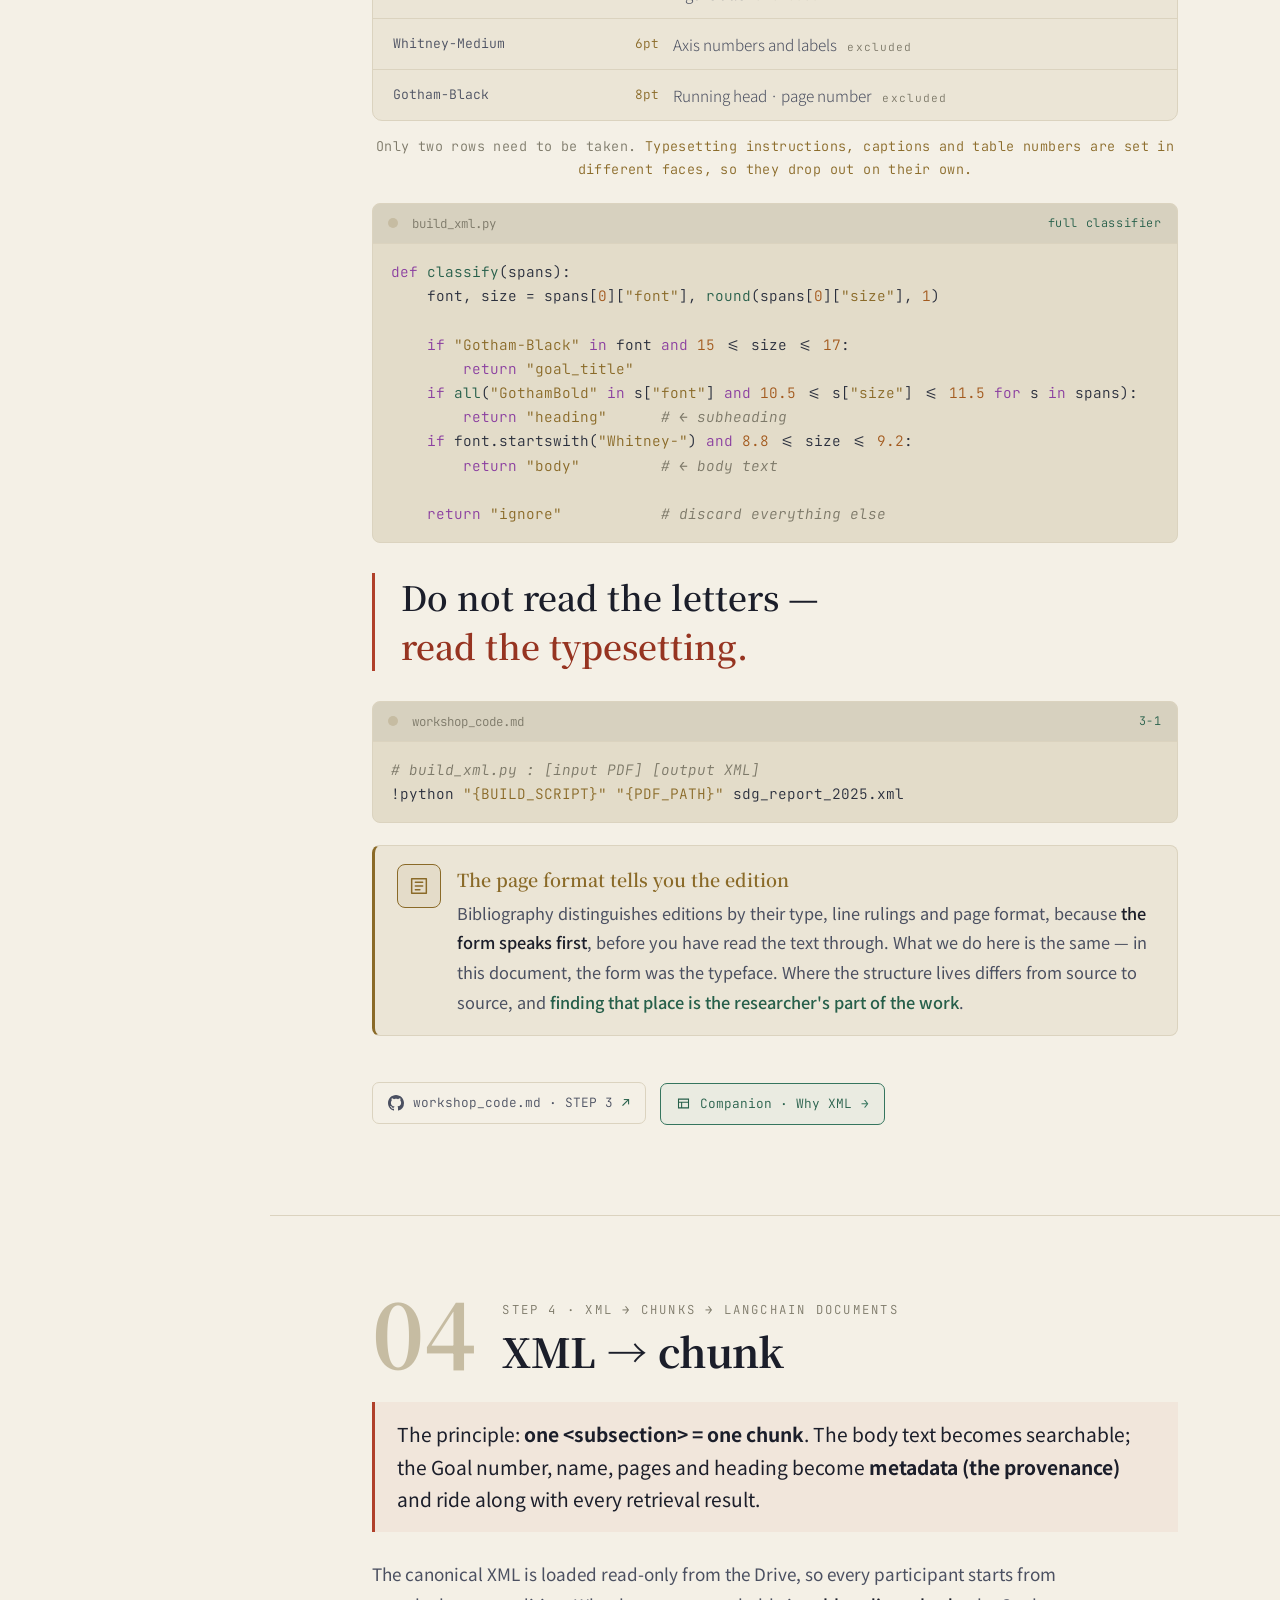
==== commit 10a59706: "STEP 1 보조자료 신설 + 준비 박스에 드라이브 안내 링크 - html/step01_source.html — 우리가 쓰는 자료(SDG Report 2025) 설명 (8번째 보조" ====
--- a/Workshop_RAG/index.html
+++ b/Workshop_RAG/index.html
@@ -458,6 +458,14 @@
   .prep ol{margin-left:20px;color:var(--paper-dim)}
   .prep ol li{margin:6px 0;font-size:.92rem}
   .prep ol li code{font-family:var(--mono);font-size:.82rem;color:var(--teal-soft);background:var(--ink-3);padding:1px 6px;border-radius:4px}
+  /* prep 박스 안내 링크 — 「구글 드라이브 추가 방법」 */
+  .prep .plink{
+    display:inline-flex;align-items:baseline;gap:8px;flex-wrap:wrap;
+    margin-top:8px;text-decoration:none;
+  }
+  .prep .plink .pl-t{font-size:.9rem;color:var(--teal-soft);border-bottom:1px solid transparent;transition:border-color .16s ease}
+  .prep .plink .pl-u{font-family:var(--mono);font-size:.76rem;color:var(--paper-faint);word-break:break-all}
+  .prep .plink:hover .pl-t{border-bottom-color:var(--teal-soft)}
 
   /* ---------- FOOTNOTE — 번호 위에 올리면 서지 팝업 ---------- */
   .fn{
@@ -1333,7 +1341,9 @@
         <div class="prep">
           <div class="pt"><span lang="ko">시작 전 준비 · 1분</span><span lang="en">Before we start · 1 minute</span></div>
           <ol>
-            <li><span lang="ko">공유 Google Drive 폴더를 <code>내 드라이브</code>에 <strong>바로가기 추가</strong> (다운로드 아님, 포인터만)</span><span lang="en"><strong>Add a shortcut</strong> to the shared Google Drive folder in <code>My Drive</code> (not a download — just a pointer)</span></li>
+            <li><span lang="ko">공유 Google Drive 폴더를 <code>내 드라이브</code>에 <strong>바로가기 추가</strong> (다운로드 아님, 포인터만)</span><span lang="en"><strong>Add a shortcut</strong> to the shared Google Drive folder in <code>My Drive</code> (not a download — just a pointer)</span>
+              <a class="plink" href="https://github.com/littlekg87/DH2026/blob/main/Workshop_RAG/Workshop_procedure.md" target="_blank" rel="noopener"><span class="pl-t">→ <span lang="ko">구글 드라이브 추가 방법</span><span lang="en">How to add the Google Drive shortcut</span></span><span class="pl-u">github.com/littlekg87/DH2026/…/Workshop_procedure.md</span></a>
+            </li>
             <li><span lang="ko">Colab 런타임을 <code>T4 GPU</code>로 설정 — 생성 모델 Qwen3에 필요</span><span lang="en">Set the Colab runtime to <code>T4 GPU</code> — required by the Qwen3 generation model</span></li>
           </ol>
         </div>
@@ -1442,6 +1452,9 @@
         <a class="ghlink" href="https://github.com/littlekg87/DH2026/blob/main/Workshop_RAG/workshop_code.md#L11" target="_blank" rel="noopener">
           <svg viewBox="0 0 16 16"><path d="M8 0C3.58 0 0 3.58 0 8c0 3.54 2.29 6.53 5.47 7.59.4.07.55-.17.55-.38 0-.19-.01-.82-.01-1.49-2.01.37-2.53-.49-2.69-.94-.09-.23-.48-.94-.82-1.13-.28-.15-.68-.52-.01-.53.63-.01 1.08.58 1.23.82.72 1.21 1.87.87 2.33.66.07-.52.28-.87.51-1.07-1.78-.2-3.64-.89-3.64-3.95 0-.87.31-1.59.82-2.15-.08-.2-.36-1.02.08-2.12 0 0 .67-.21 2.2.82.64-.18 1.32-.27 2-.27.68 0 1.36.09 2 .27 1.53-1.04 2.2-.82 2.2-.82.44 1.1.16 1.92.08 2.12.51.56.82 1.27.82 2.15 0 3.07-1.87 3.75-3.65 3.95.29.25.54.73.54 1.48 0 1.07-.01 1.93-.01 2.2 0 .21.15.46.55.38A8.01 8.01 0 0016 8c0-4.42-3.58-8-8-8z"/></svg>
           workshop_code.md · STEP 1 <span class="arrow">↗</span>
+        </a>
+        <a class="sublink" href="html/step01_source.html">
+          <span lang="ko">보조자료 · 우리가 쓰는 자료</span><span lang="en">Companion · The Material We Use</span> <span class="arrow">→</span>
         </a>
       </div>
     </section>
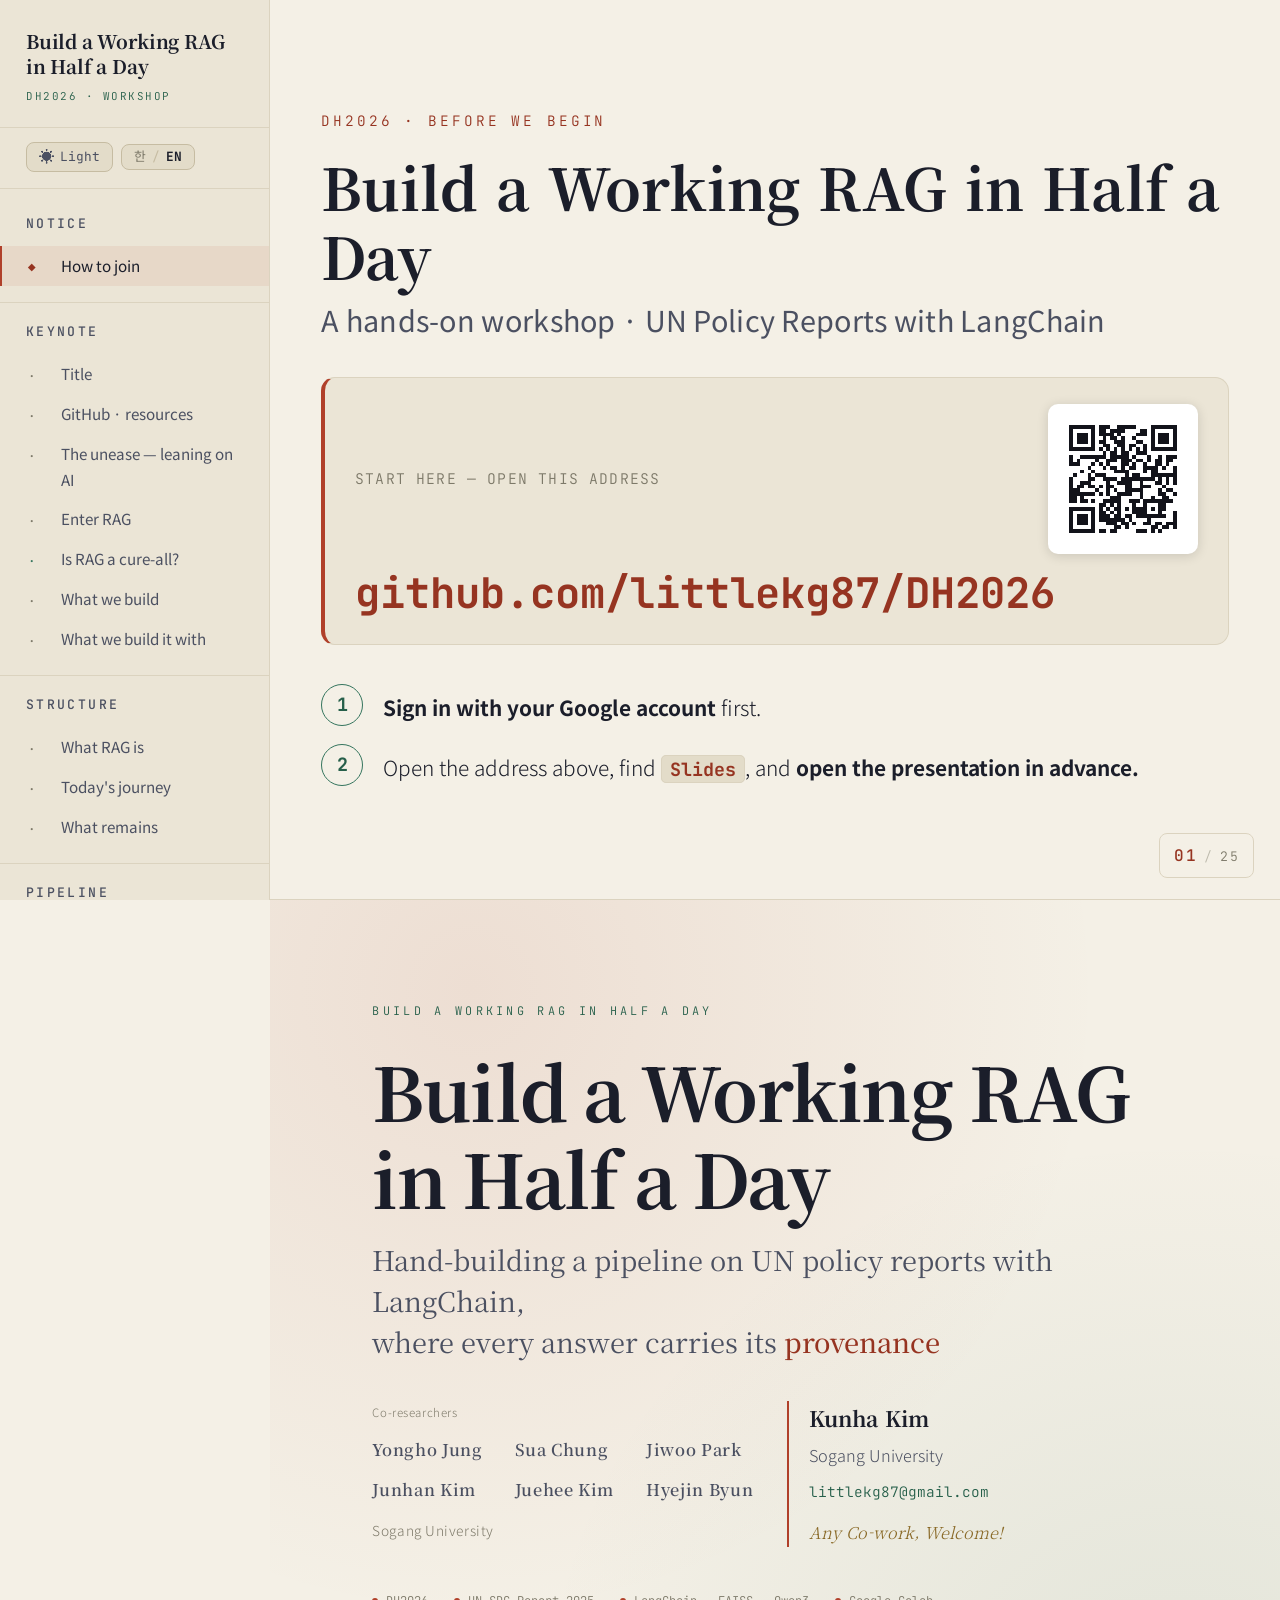
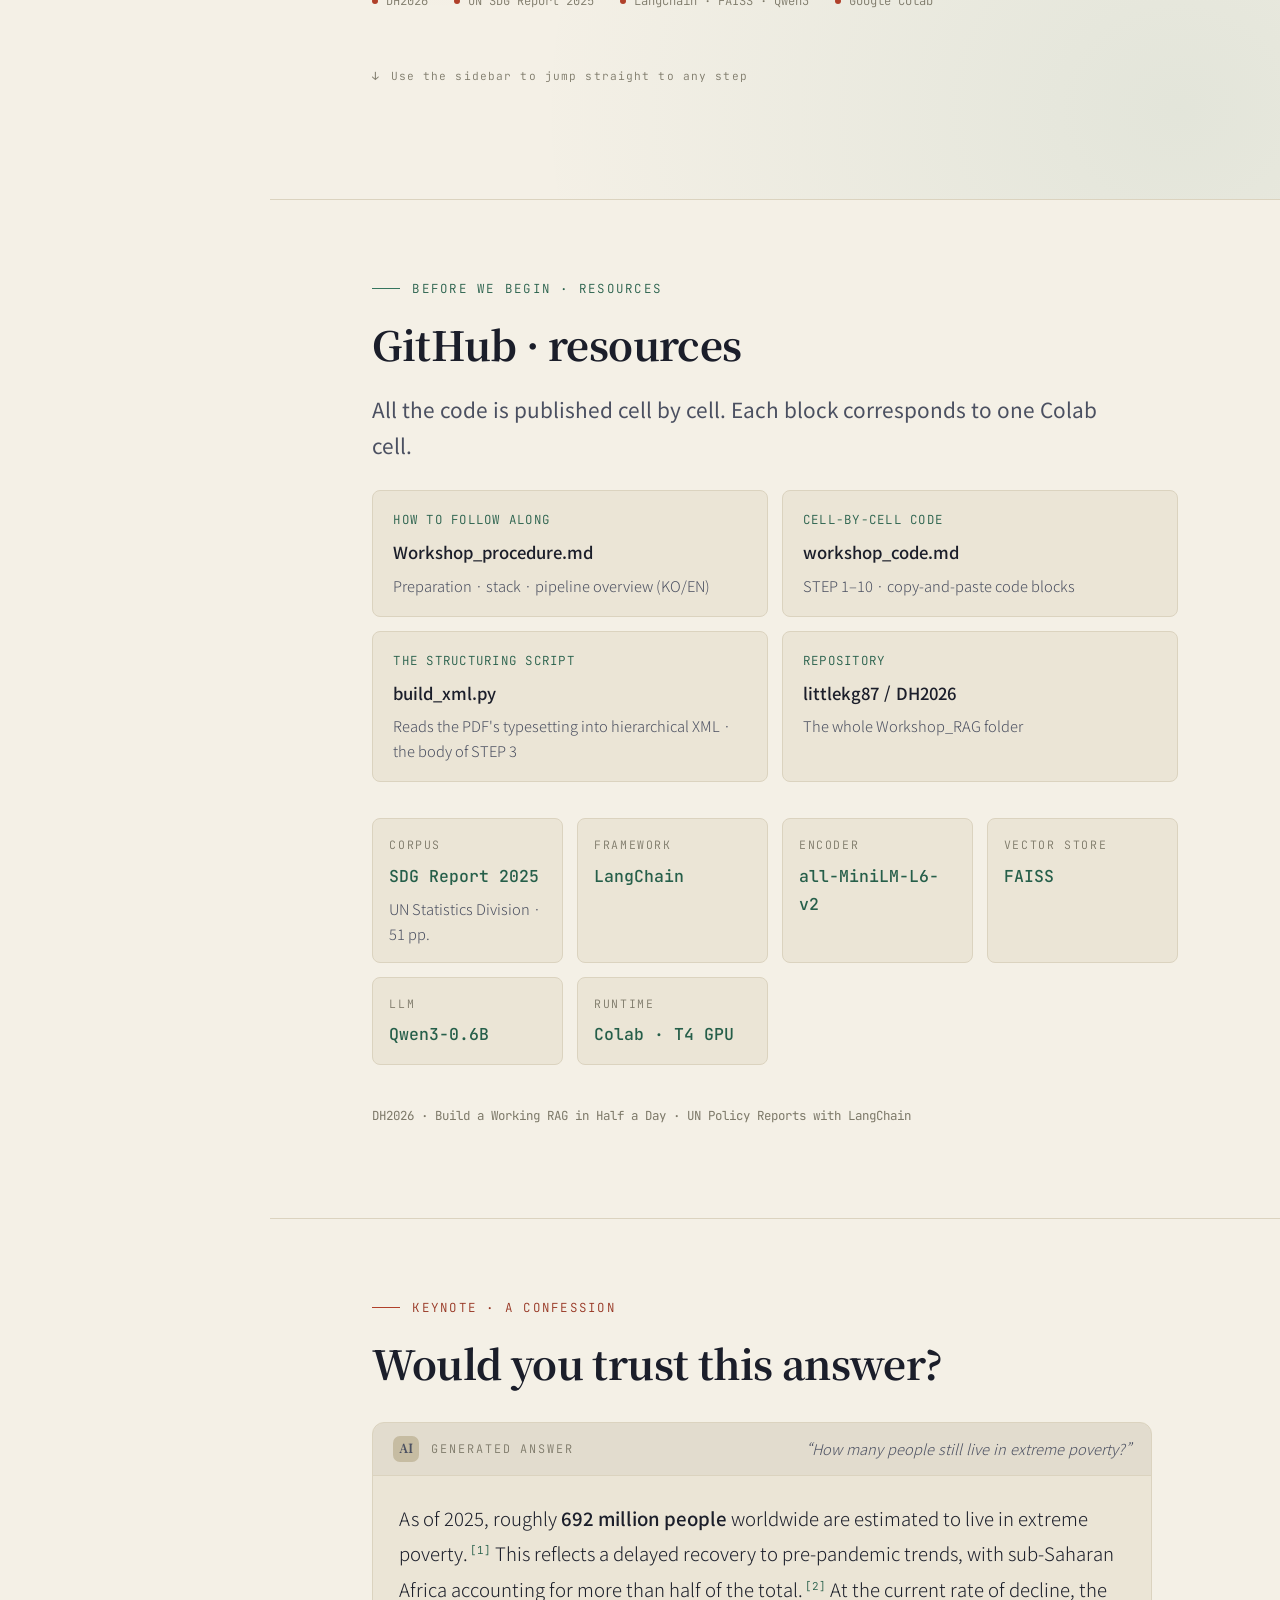
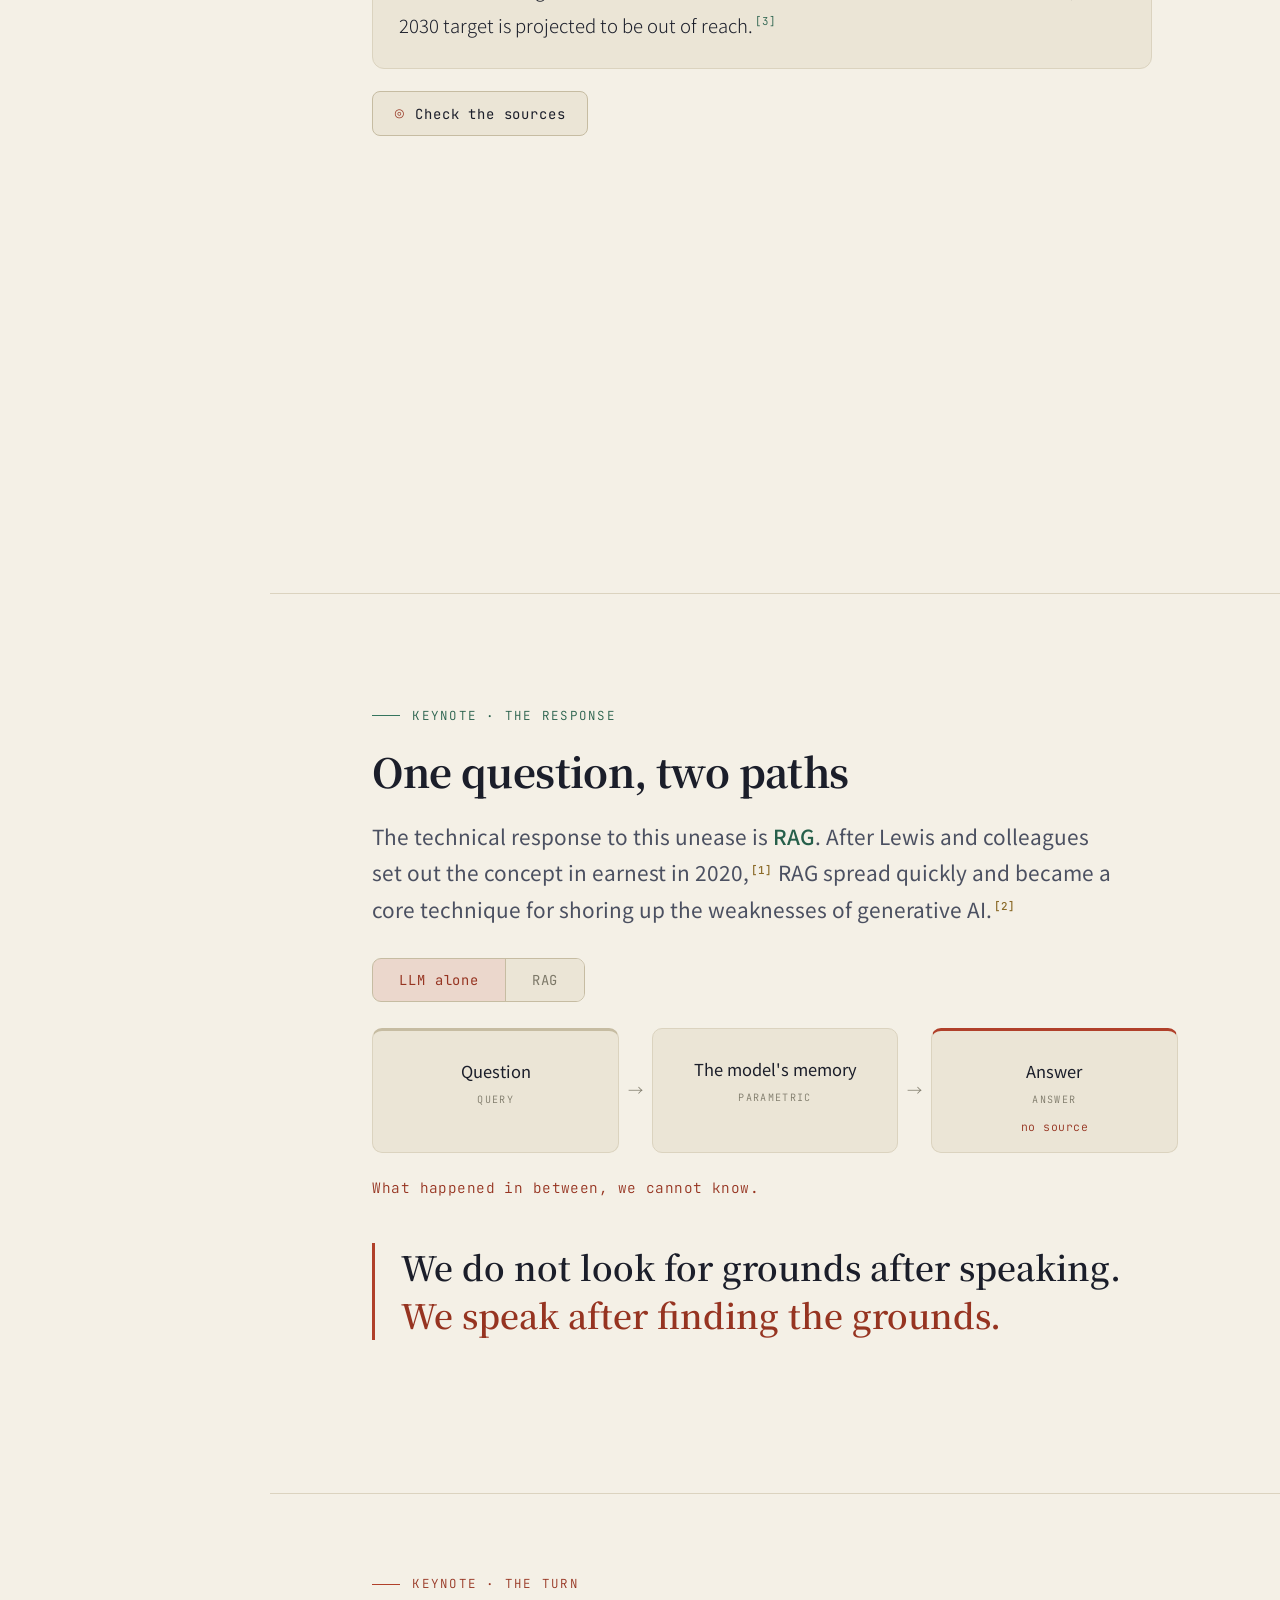
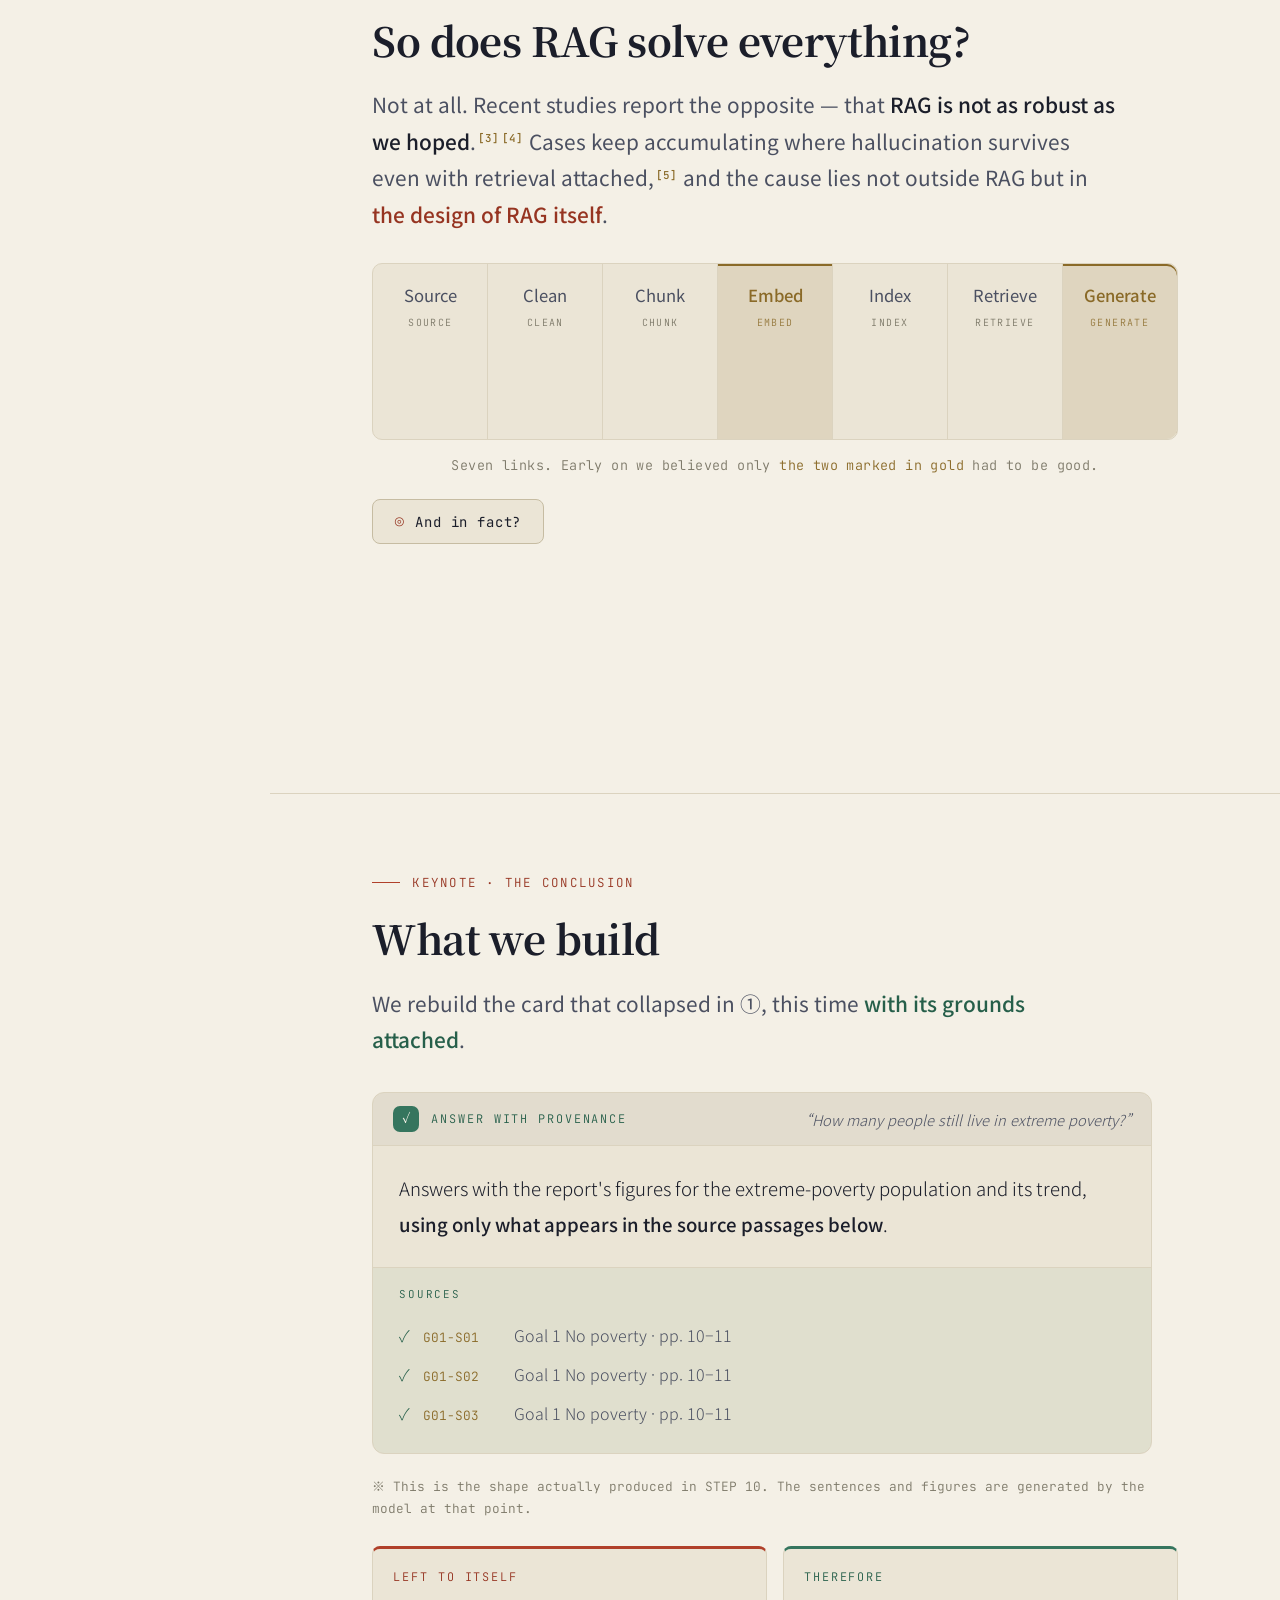
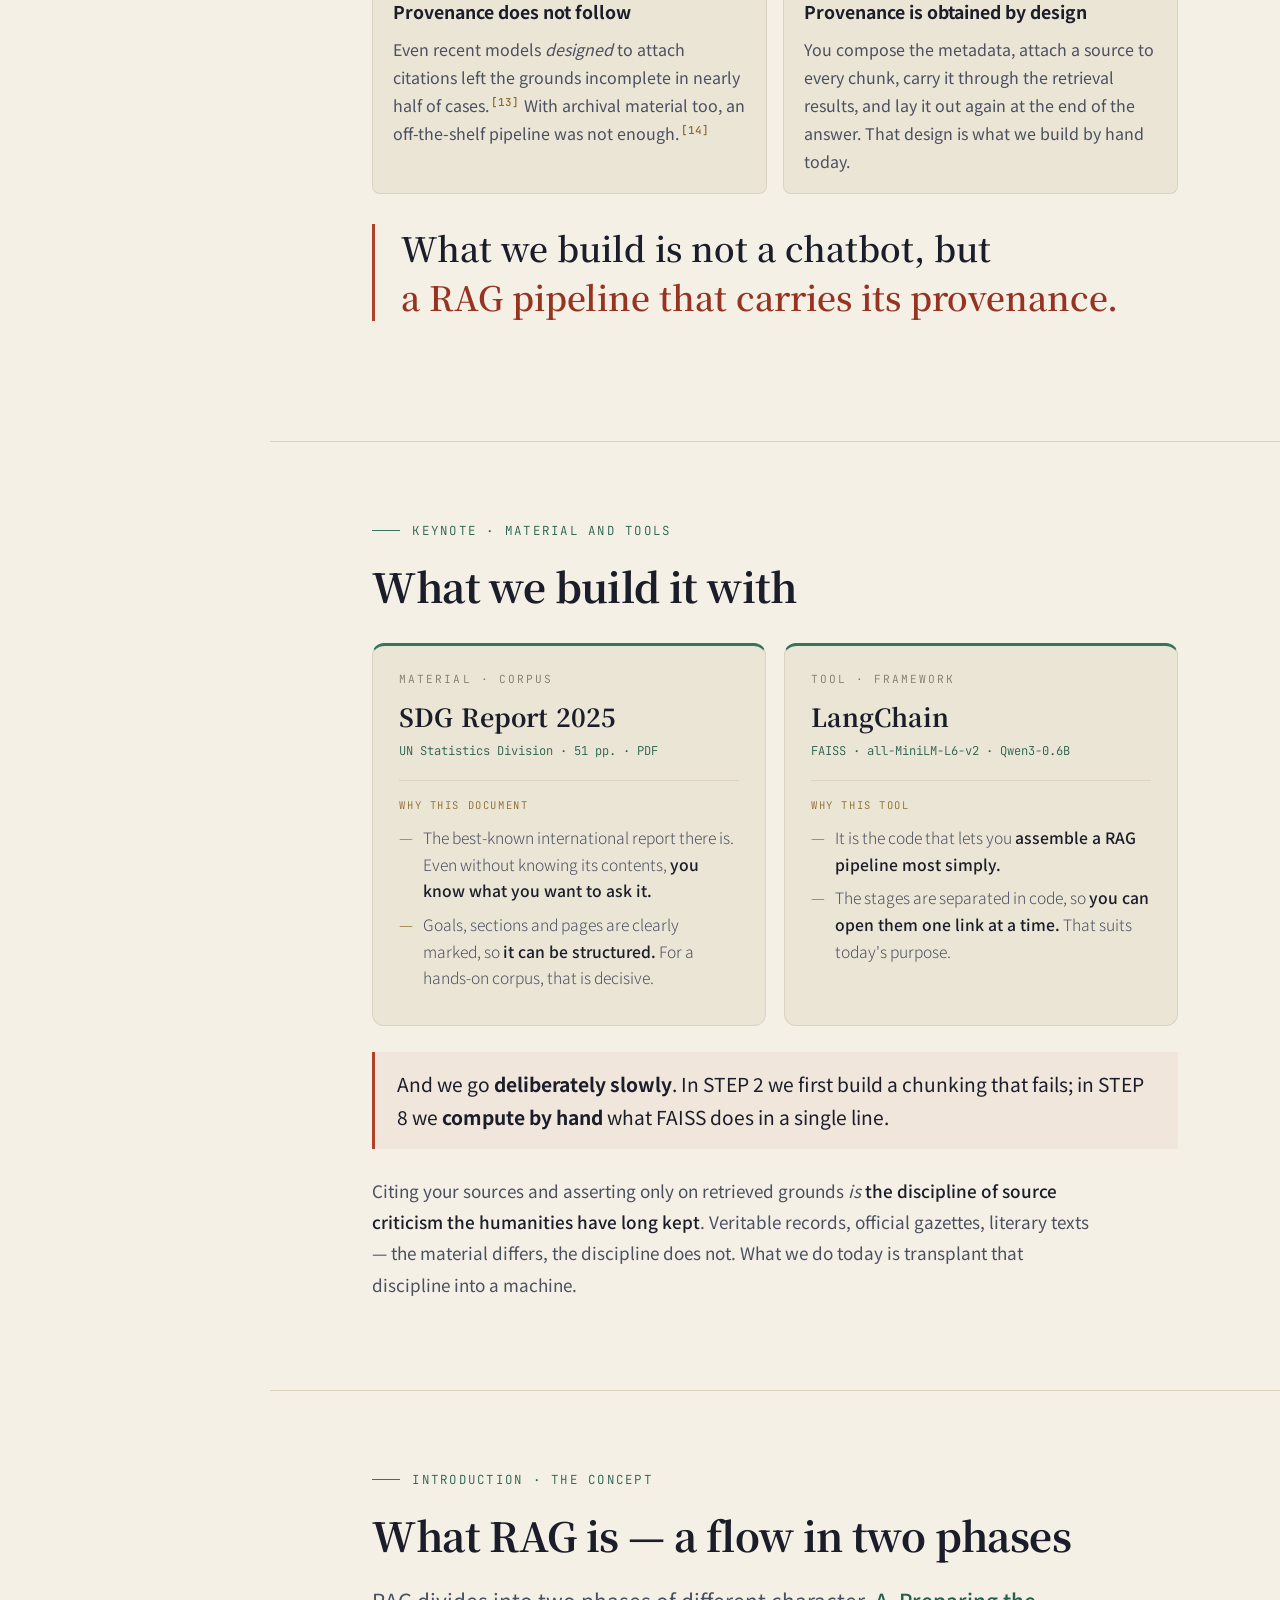
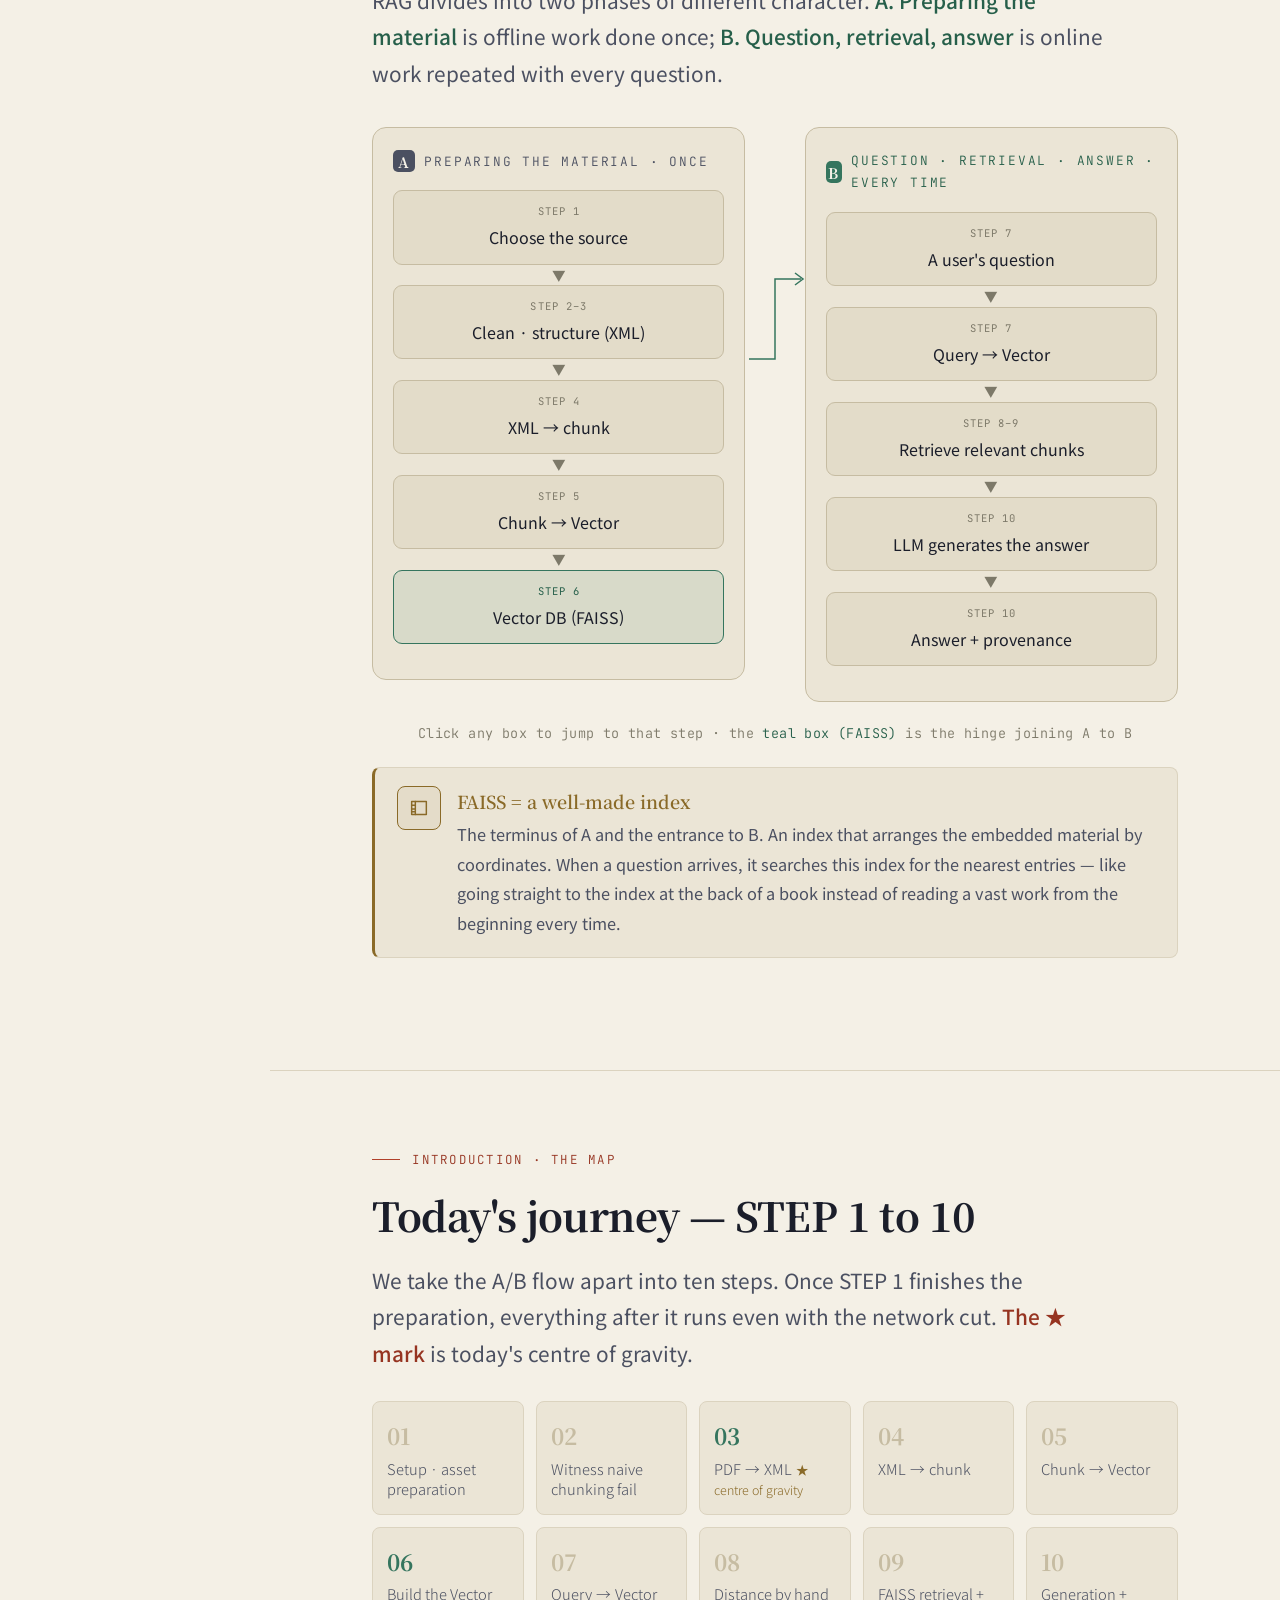
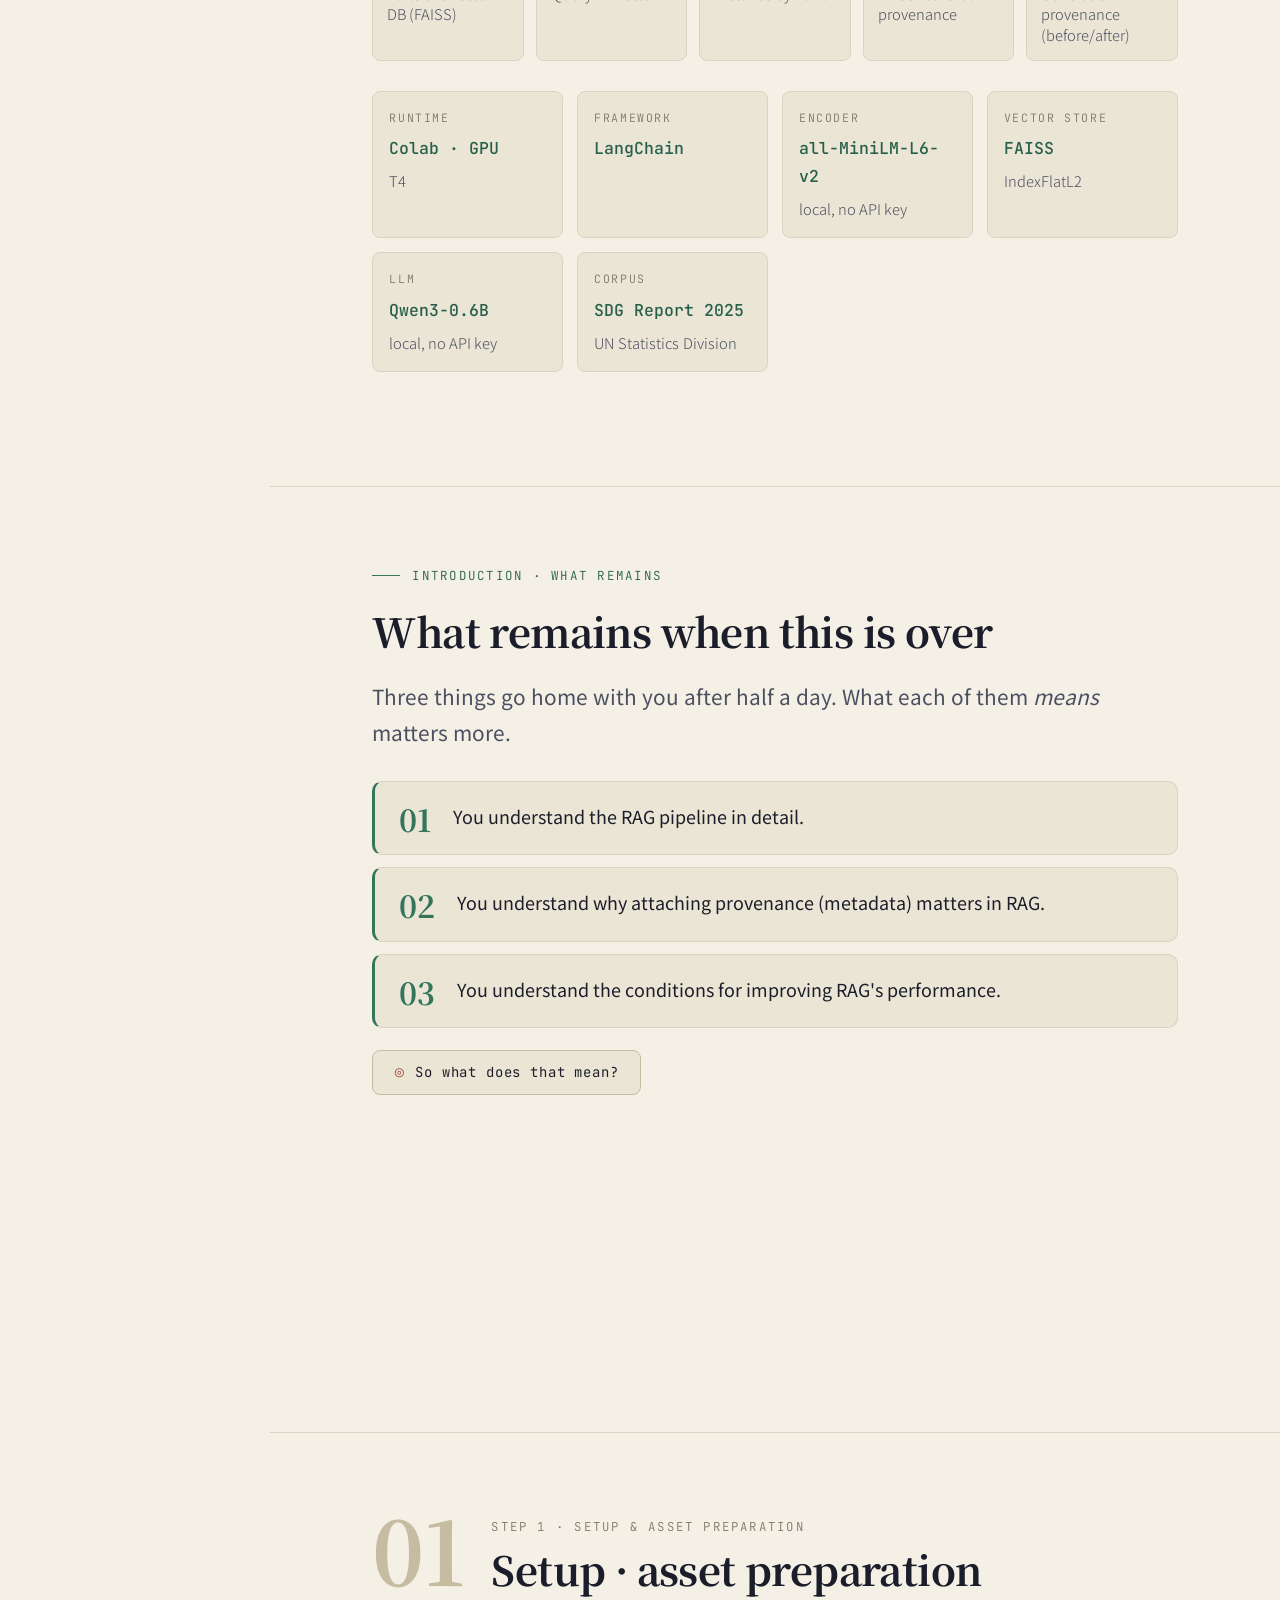
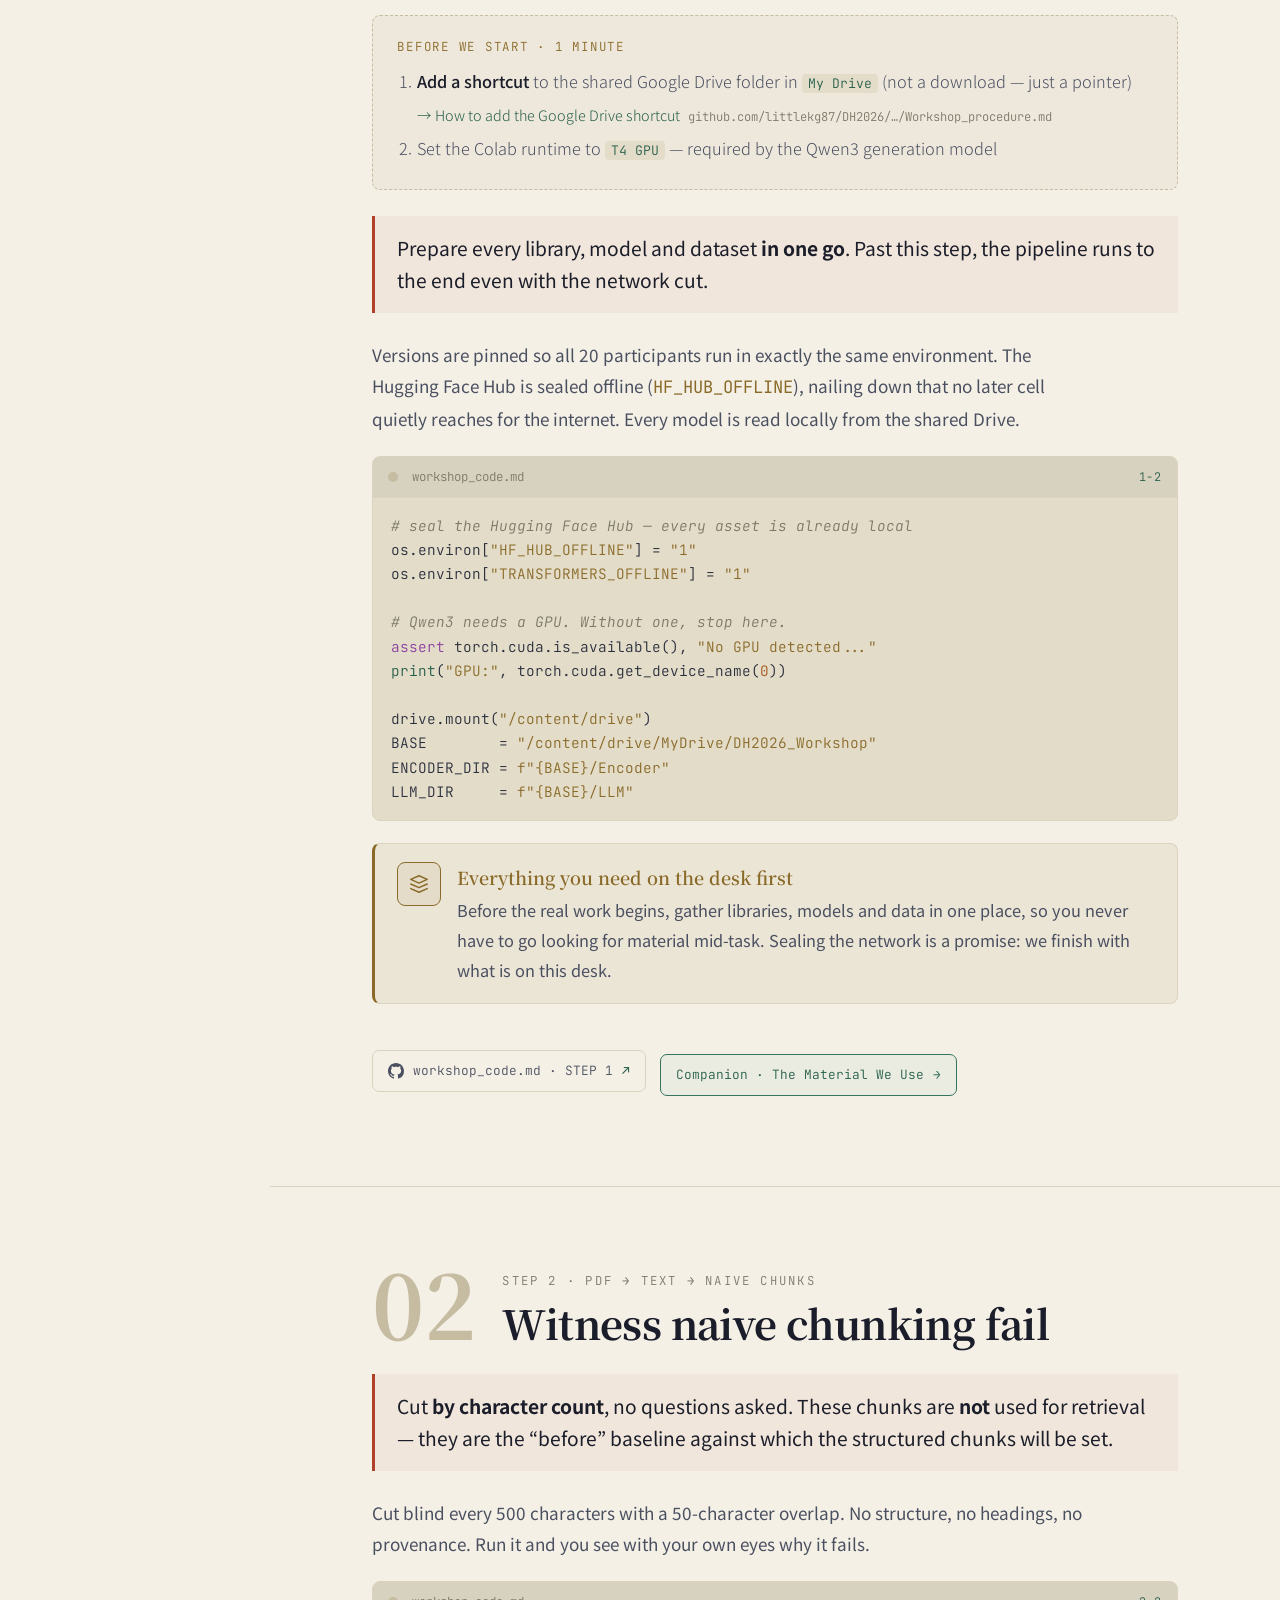
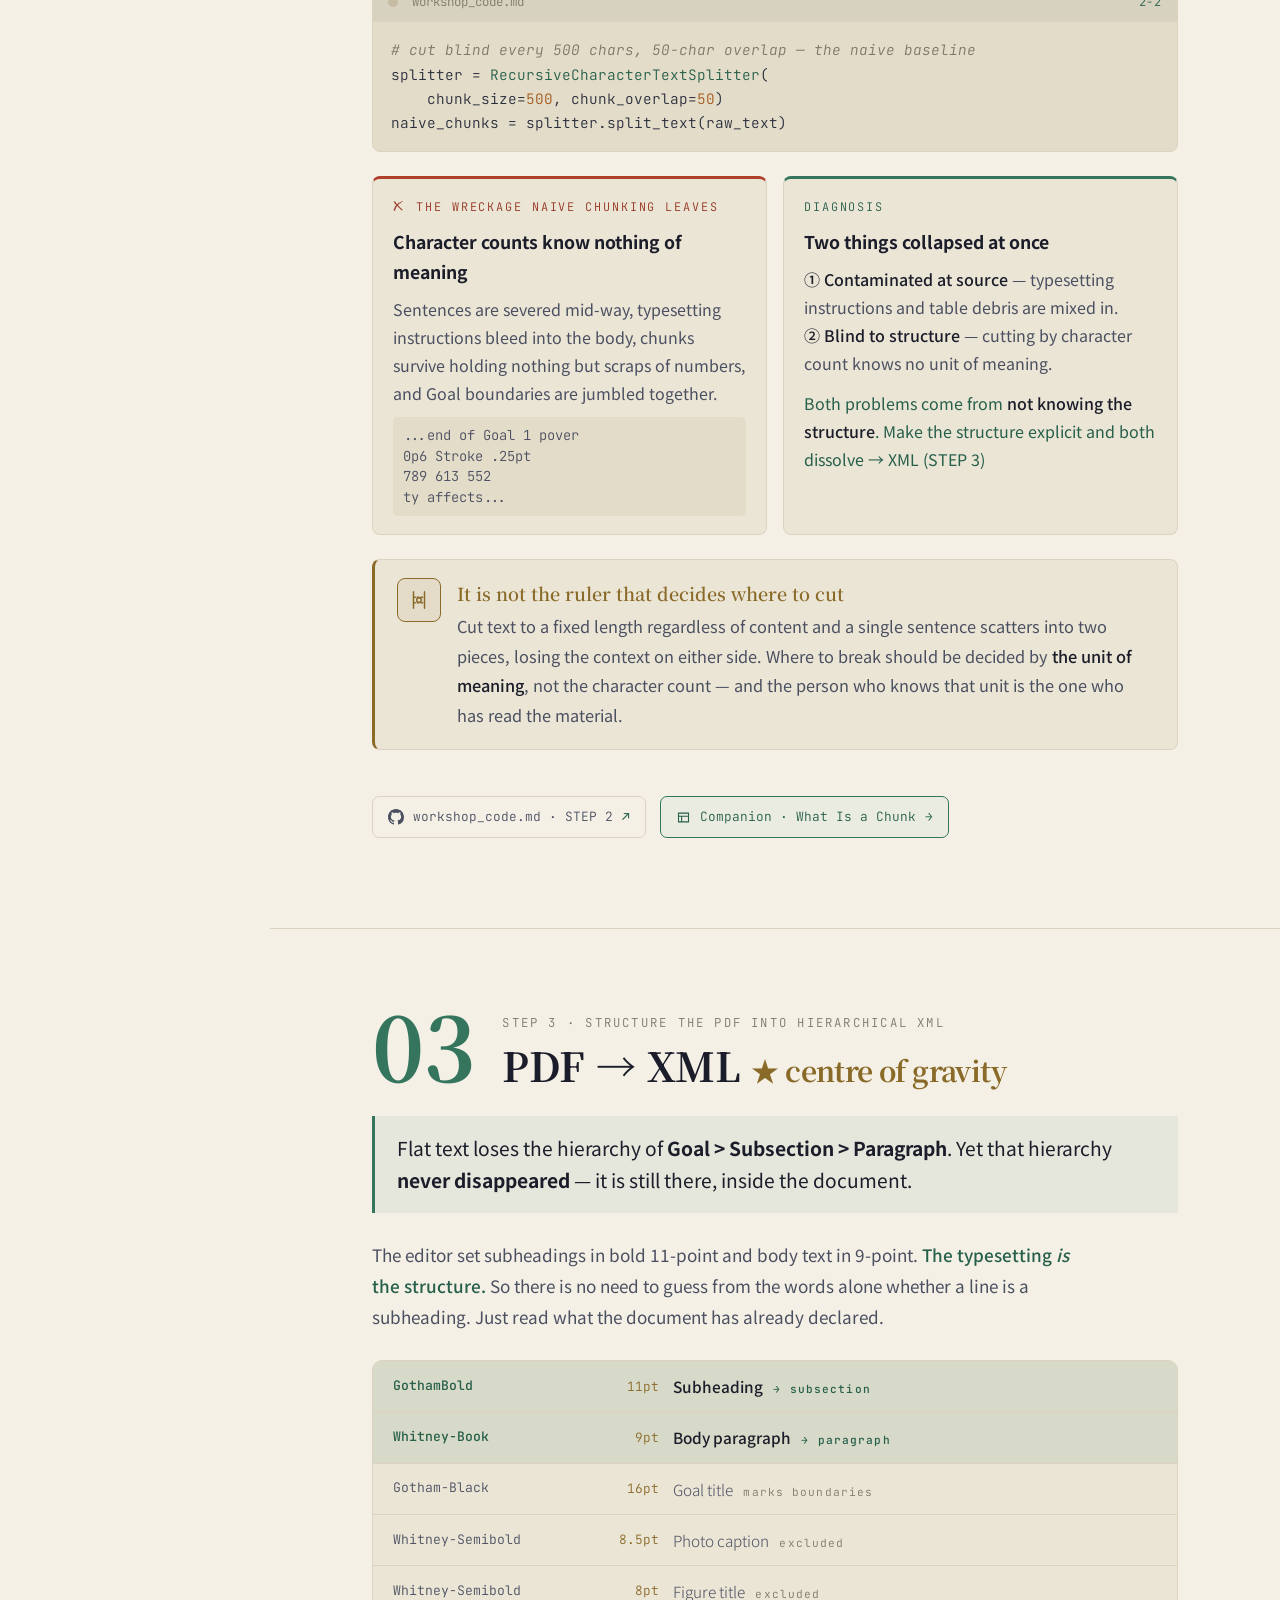
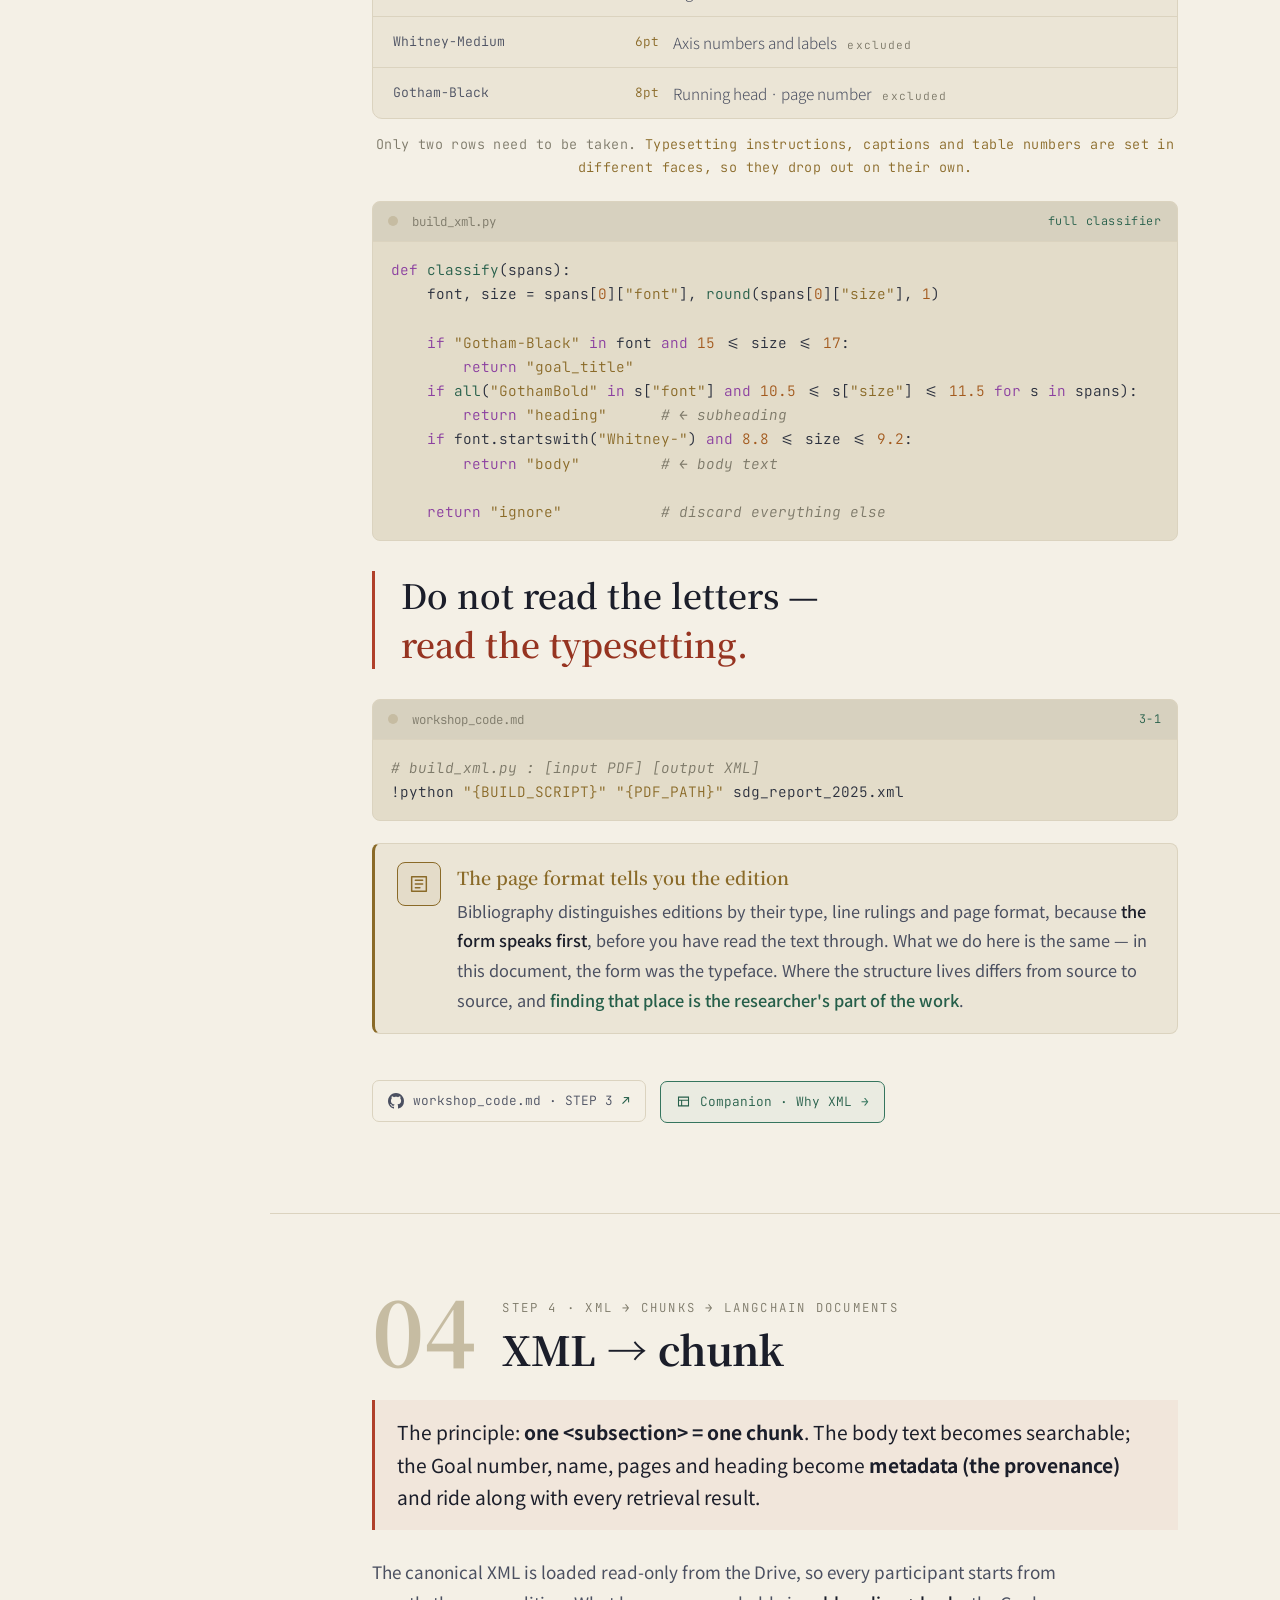
==== commit 3ace8782: "보조자료 여백 수정 + 준비 박스를 STEP 1로 이동 - step01_source.html이 theme.css에 없는 .page/.note/.warn/.quote/.statgri" ====
--- a/Workshop_RAG/index.html
+++ b/Workshop_RAG/index.html
@@ -1338,6 +1338,81 @@
           <a href="#step10"><div class="jn">10</div><div class="jt"><span lang="ko">생성 + 전거 (before/after)</span><span lang="en">Generation + provenance (before/after)</span></div></a>
         </div>
 
+        <div class="stackgrid">
+          <div class="stackcard"><div class="sk"><span lang="ko">런타임</span><span lang="en">Runtime</span></div><div class="sv">Colab · GPU</div><div class="sd">T4</div></div>
+          <div class="stackcard"><div class="sk"><span lang="ko">프레임워크</span><span lang="en">Framework</span></div><div class="sv">LangChain</div></div>
+          <div class="stackcard"><div class="sk"><span lang="ko">인코더</span><span lang="en">Encoder</span></div><div class="sv">all-MiniLM-L6-v2</div><div class="sd"><span lang="ko">로컬, API 키 불필요</span><span lang="en">local, no API key</span></div></div>
+          <div class="stackcard"><div class="sk"><span lang="ko">벡터 저장소</span><span lang="en">Vector store</span></div><div class="sv">FAISS</div><div class="sd">IndexFlatL2</div></div>
+          <div class="stackcard"><div class="sk">LLM</div><div class="sv">Qwen3-0.6B</div><div class="sd"><span lang="ko">로컬, API 키 불필요</span><span lang="en">local, no API key</span></div></div>
+          <div class="stackcard"><div class="sk"><span lang="ko">코퍼스</span><span lang="en">Corpus</span></div><div class="sv">SDG Report 2025</div><div class="sd">UN Statistics Division</div></div>
+        </div>
+      </div>
+    </section>
+
+    <!-- ============ 무엇이 남는가 ============ -->
+    <section id="takeaway">
+      <div class="inner">
+        <div class="eyebrow teal"><span lang="ko">도입 · 남는 것</span><span lang="en">Introduction · What remains</span></div>
+        <h2><span lang="ko">끝나고 나면 무엇이 남는가</span><span lang="en">What remains when this is over</span></h2>
+        <p class="lead"><span lang="ko">반나절 뒤에 손에 쥐고 나가는 것은 셋이다. 각각이 무엇을 뜻하는지가 더 중요하다.</span><span lang="en">Three things go home with you after half a day. What each of them <em>means</em> matters more.</span></p>
+
+        <div class="keeps" id="keeps">
+          <div class="keep">
+            <div class="kn">01</div>
+            <div class="kb">
+              <div class="kt"><span lang="ko">RAG 파이프라인을 세부적으로 이해한다.</span><span lang="en">You understand the RAG pipeline in detail.</span></div>
+              <span class="km"><span lang="ko">이는 곧 당신이 <strong>직접 RAG 파이프라인을 설계할 수 있는 능력</strong>을 갖게 되었다는 뜻이다.</span><span lang="en">Which means you now have <strong>the ability to design a RAG pipeline yourself</strong>.</span></span>
+            </div>
+          </div>
+          <div class="keep">
+            <div class="kn">02</div>
+            <div class="kb">
+              <div class="kt"><span lang="ko">RAG에서 전거(metadata)를 다는 일이 왜 중요한지 이해한다.</span><span lang="en">You understand why attaching provenance (metadata) matters in RAG.</span></div>
+              <span class="km"><span lang="ko">이는 곧 당신이 <strong>RAG의 기술철학</strong>을 이해했다는 뜻이다.</span><span lang="en">Which means you have grasped <strong>the technical philosophy of RAG</strong>.</span></span>
+            </div>
+          </div>
+          <div class="keep">
+            <div class="kn">03</div>
+            <div class="kb">
+              <div class="kt"><span lang="ko">RAG의 성능을 개선하기 위한 조건을 이해한다.</span><span lang="en">You understand the conditions for improving RAG's performance.</span></div>
+              <span class="km"><span lang="ko">이는 곧 <strong>RAG의 한계와 가능성</strong>을 정확히 깨닫게 된다는 뜻이다.</span><span lang="en">Which means you come to see <strong>RAG's limits and its possibilities</strong> precisely.</span></span>
+            </div>
+          </div>
+        </div>
+
+        <div class="probe">
+          <button class="probebtn" id="keepBtn" type="button"><span class="ic">◎</span><span id="keepLabel"><span lang="ko">그래서, 무엇을 뜻하는가</span><span lang="en">So what does that mean?</span></span></button>
+        </div>
+
+        <div class="notkeep" id="notkeep">
+          <div class="nh"><span lang="ko">그리고, 남지 않는 것</span><span lang="en">And what does not remain</span></div>
+          <div class="nrow">
+            <span class="nx">✗</span>
+            <span class="nt"><span lang="ko">훌륭한 코딩 실력</span><span lang="en">Great coding skills</span>
+              <span class="nd"><span lang="ko">이 워크숍은 코딩 능력을 향상하기 위한 세션이 아니다.</span><span lang="en">This workshop is not a session for improving how well you code.</span></span>
+            </span>
+          </div>
+          <div class="nrow">
+            <span class="nx">✗</span>
+            <span class="nt"><span lang="ko">완벽하게 작동하는 RAG 검색기</span><span lang="en">A flawless RAG retriever</span>
+              <span class="nd"><span lang="ko">이 워크숍은 오히려 RAG의 <strong>실패 가능성</strong>을 더 깊게 탐구한다.</span><span lang="en">If anything, this workshop digs deeper into <strong>the ways RAG fails</strong>.</span></span>
+            </span>
+          </div>
+        </div>
+      </div>
+    </section>
+
+    <!-- ============ STEP 1 ============ -->
+    <section id="step1">
+      <div class="inner">
+        <div class="stephead">
+          <div class="stepnum">01</div>
+          <div class="txt">
+            <div class="steptag">STEP 1 · Setup &amp; Asset Preparation</div>
+            <h2><span lang="ko">환경설정 · 자산준비</span><span lang="en">Setup · asset preparation</span></h2>
+          </div>
+        </div>
+
         <div class="prep">
           <div class="pt"><span lang="ko">시작 전 준비 · 1분</span><span lang="en">Before we start · 1 minute</span></div>
           <ol>
@@ -1348,80 +1423,6 @@
           </ol>
         </div>
 
-        <div class="stackgrid">
-          <div class="stackcard"><div class="sk"><span lang="ko">런타임</span><span lang="en">Runtime</span></div><div class="sv">Colab · GPU</div><div class="sd">T4</div></div>
-          <div class="stackcard"><div class="sk"><span lang="ko">프레임워크</span><span lang="en">Framework</span></div><div class="sv">LangChain</div></div>
-          <div class="stackcard"><div class="sk"><span lang="ko">인코더</span><span lang="en">Encoder</span></div><div class="sv">all-MiniLM-L6-v2</div><div class="sd"><span lang="ko">로컬, API 키 불필요</span><span lang="en">local, no API key</span></div></div>
-          <div class="stackcard"><div class="sk"><span lang="ko">벡터 저장소</span><span lang="en">Vector store</span></div><div class="sv">FAISS</div><div class="sd">IndexFlatL2</div></div>
-          <div class="stackcard"><div class="sk">LLM</div><div class="sv">Qwen3-0.6B</div><div class="sd"><span lang="ko">로컬, API 키 불필요</span><span lang="en">local, no API key</span></div></div>
-          <div class="stackcard"><div class="sk"><span lang="ko">코퍼스</span><span lang="en">Corpus</span></div><div class="sv">SDG Report 2025</div><div class="sd">UN Statistics Division</div></div>
-        </div>
-      </div>
-    </section>
-
-    <!-- ============ 무엇이 남는가 ============ -->
-    <section id="takeaway">
-      <div class="inner">
-        <div class="eyebrow teal"><span lang="ko">도입 · 남는 것</span><span lang="en">Introduction · What remains</span></div>
-        <h2><span lang="ko">끝나고 나면 무엇이 남는가</span><span lang="en">What remains when this is over</span></h2>
-        <p class="lead"><span lang="ko">반나절 뒤에 손에 쥐고 나가는 것은 셋이다. 각각이 무엇을 뜻하는지가 더 중요하다.</span><span lang="en">Three things go home with you after half a day. What each of them <em>means</em> matters more.</span></p>
-
-        <div class="keeps" id="keeps">
-          <div class="keep">
-            <div class="kn">01</div>
-            <div class="kb">
-              <div class="kt"><span lang="ko">RAG 파이프라인을 세부적으로 이해한다.</span><span lang="en">You understand the RAG pipeline in detail.</span></div>
-              <span class="km"><span lang="ko">이는 곧 당신이 <strong>직접 RAG 파이프라인을 설계할 수 있는 능력</strong>을 갖게 되었다는 뜻이다.</span><span lang="en">Which means you now have <strong>the ability to design a RAG pipeline yourself</strong>.</span></span>
-            </div>
-          </div>
-          <div class="keep">
-            <div class="kn">02</div>
-            <div class="kb">
-              <div class="kt"><span lang="ko">RAG에서 전거(metadata)를 다는 일이 왜 중요한지 이해한다.</span><span lang="en">You understand why attaching provenance (metadata) matters in RAG.</span></div>
-              <span class="km"><span lang="ko">이는 곧 당신이 <strong>RAG의 기술철학</strong>을 이해했다는 뜻이다.</span><span lang="en">Which means you have grasped <strong>the technical philosophy of RAG</strong>.</span></span>
-            </div>
-          </div>
-          <div class="keep">
-            <div class="kn">03</div>
-            <div class="kb">
-              <div class="kt"><span lang="ko">RAG의 성능을 개선하기 위한 조건을 이해한다.</span><span lang="en">You understand the conditions for improving RAG's performance.</span></div>
-              <span class="km"><span lang="ko">이는 곧 <strong>RAG의 한계와 가능성</strong>을 정확히 깨닫게 된다는 뜻이다.</span><span lang="en">Which means you come to see <strong>RAG's limits and its possibilities</strong> precisely.</span></span>
-            </div>
-          </div>
-        </div>
-
-        <div class="probe">
-          <button class="probebtn" id="keepBtn" type="button"><span class="ic">◎</span><span id="keepLabel"><span lang="ko">그래서, 무엇을 뜻하는가</span><span lang="en">So what does that mean?</span></span></button>
-        </div>
-
-        <div class="notkeep" id="notkeep">
-          <div class="nh"><span lang="ko">그리고, 남지 않는 것</span><span lang="en">And what does not remain</span></div>
-          <div class="nrow">
-            <span class="nx">✗</span>
-            <span class="nt"><span lang="ko">훌륭한 코딩 실력</span><span lang="en">Great coding skills</span>
-              <span class="nd"><span lang="ko">이 워크숍은 코딩 능력을 향상하기 위한 세션이 아니다.</span><span lang="en">This workshop is not a session for improving how well you code.</span></span>
-            </span>
-          </div>
-          <div class="nrow">
-            <span class="nx">✗</span>
-            <span class="nt"><span lang="ko">완벽하게 작동하는 RAG 검색기</span><span lang="en">A flawless RAG retriever</span>
-              <span class="nd"><span lang="ko">이 워크숍은 오히려 RAG의 <strong>실패 가능성</strong>을 더 깊게 탐구한다.</span><span lang="en">If anything, this workshop digs deeper into <strong>the ways RAG fails</strong>.</span></span>
-            </span>
-          </div>
-        </div>
-      </div>
-    </section>
-
-    <!-- ============ STEP 1 ============ -->
-    <section id="step1">
-      <div class="inner">
-        <div class="stephead">
-          <div class="stepnum">01</div>
-          <div class="txt">
-            <div class="steptag">STEP 1 · Setup &amp; Asset Preparation</div>
-            <h2><span lang="ko">환경설정 · 자산준비</span><span lang="en">Setup · asset preparation</span></h2>
-          </div>
-        </div>
         <div class="summary"><span lang="ko">모든 라이브러리·모델·데이터를 <strong>한 번에</strong> 준비한다. 이 단계만 지나면 네트워크가 끊겨도 파이프라인은 끝까지 돌아간다.</span><span lang="en">Prepare every library, model and dataset <strong>in one go</strong>. Past this step, the pipeline runs to the end even with the network cut.</span></div>
         <p><span lang="ko">버전을 고정(pin)해 참가자 20명이 완전히 같은 환경에서 실행하도록 한다. Hugging Face Hub를 오프라인으로 봉인(<code style="font-family:var(--mono);color:var(--gold)">HF_HUB_OFFLINE</code>)해, 이후 어떤 셀도 몰래 인터넷에 나가지 않도록 못 박는다. 모델은 모두 공유 드라이브에서 로컬로 읽는다.</span><span lang="en">Versions are pinned so all 20 participants run in exactly the same environment. The Hugging Face Hub is sealed offline (<code style="font-family:var(--mono);color:var(--gold)">HF_HUB_OFFLINE</code>), nailing down that no later cell quietly reaches for the internet. Every model is read locally from the shared Drive.</span></p>
 
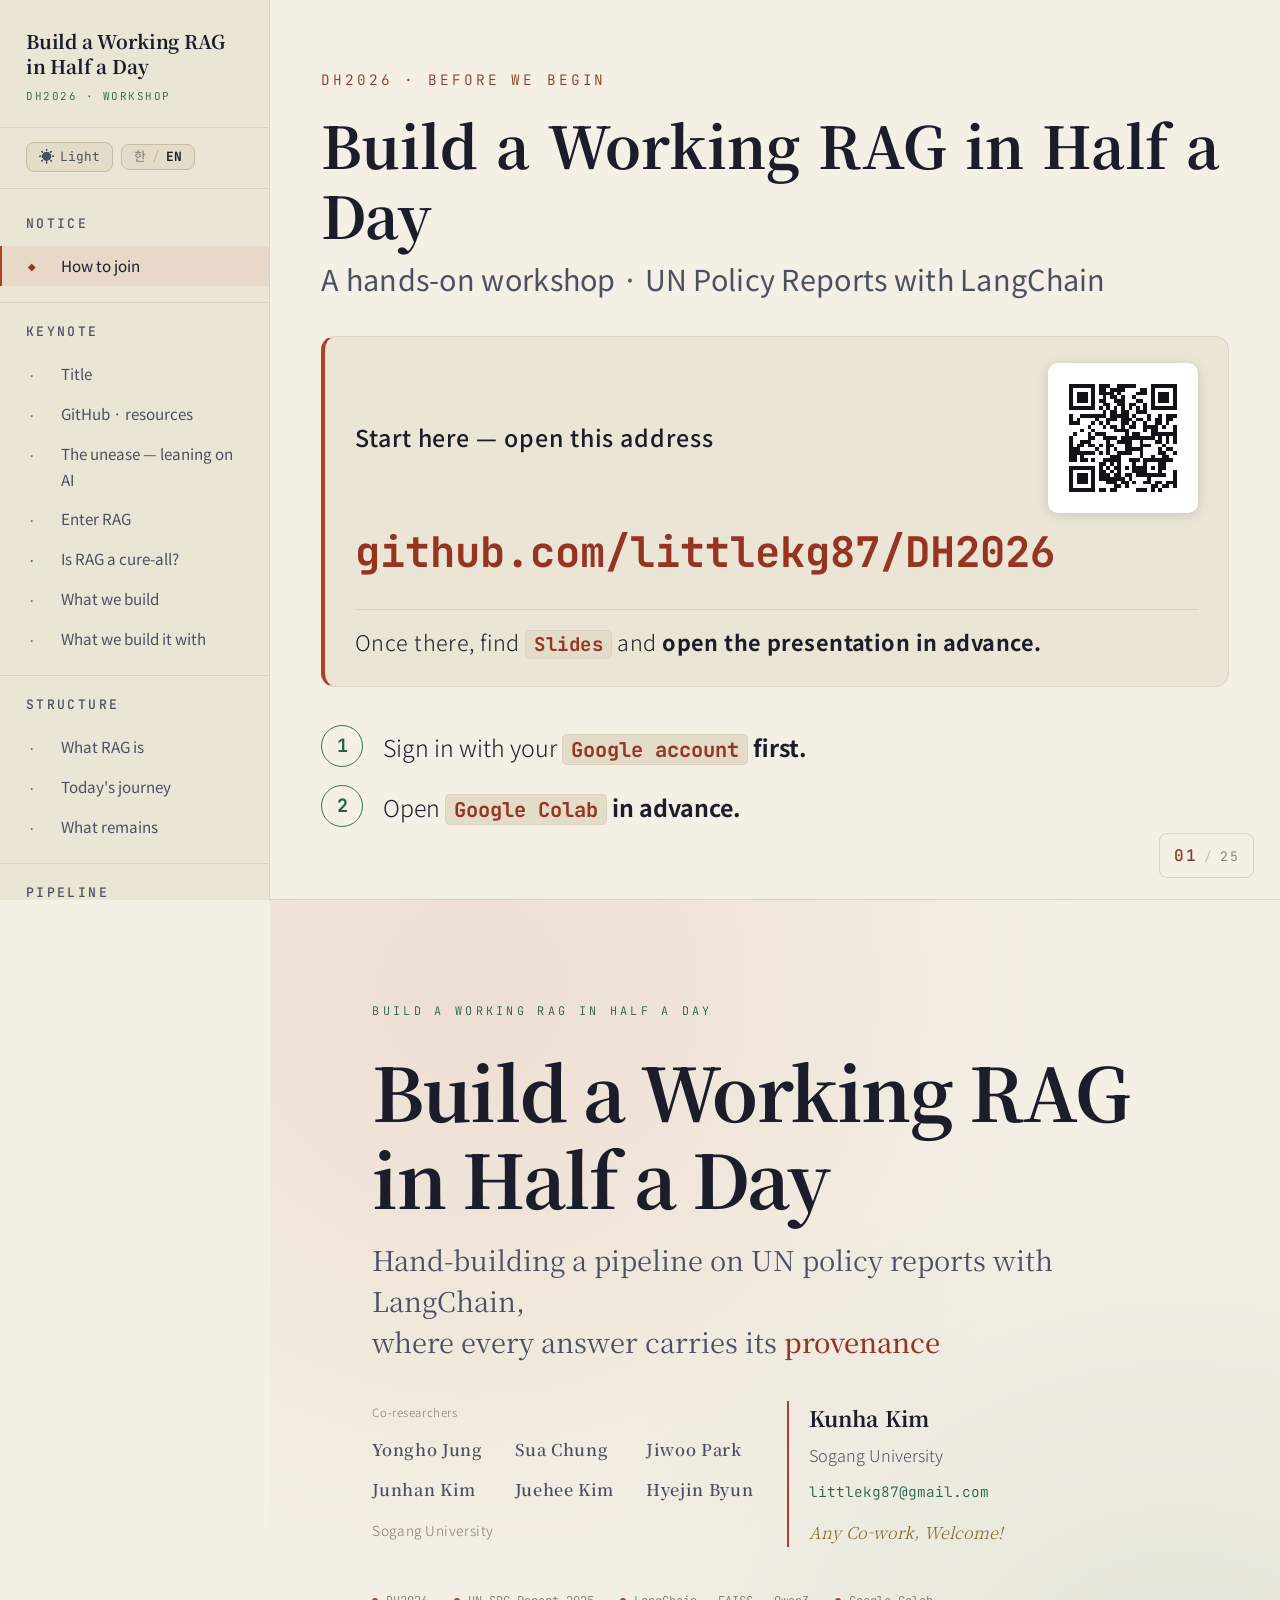
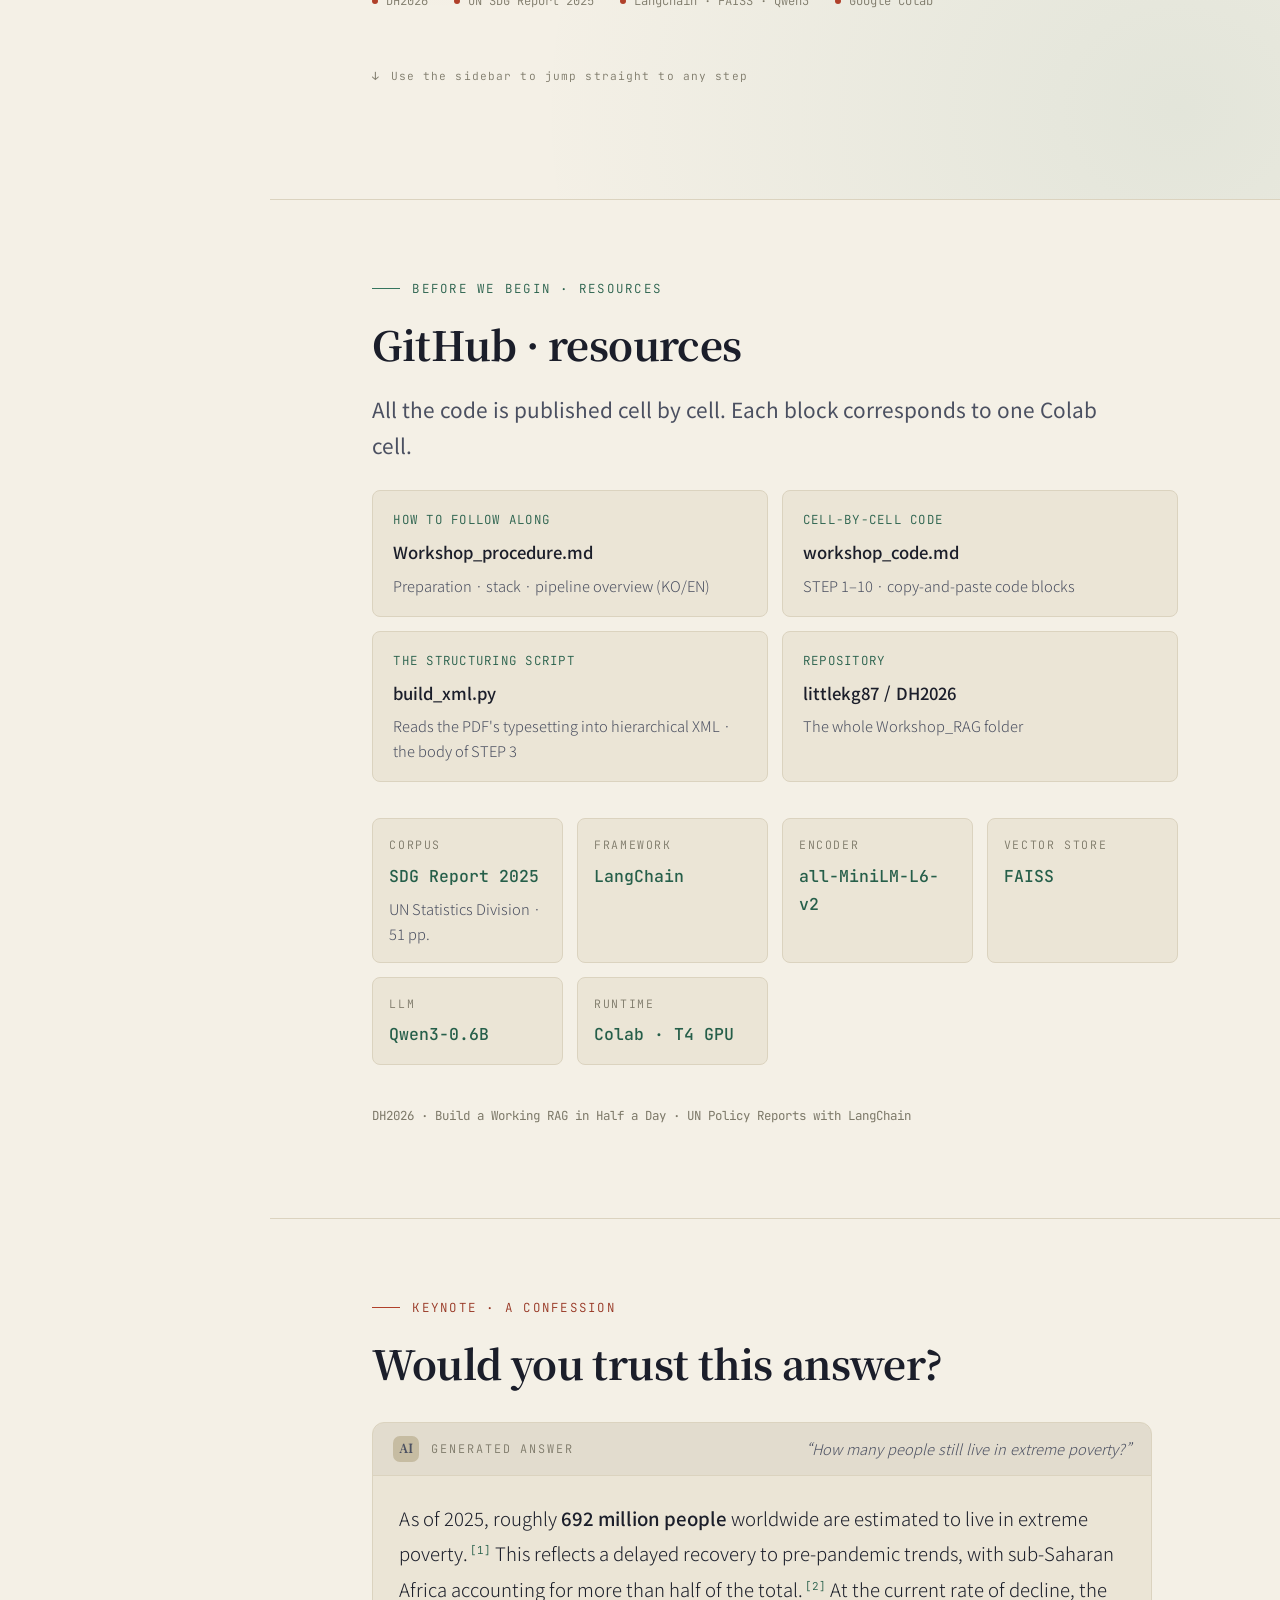
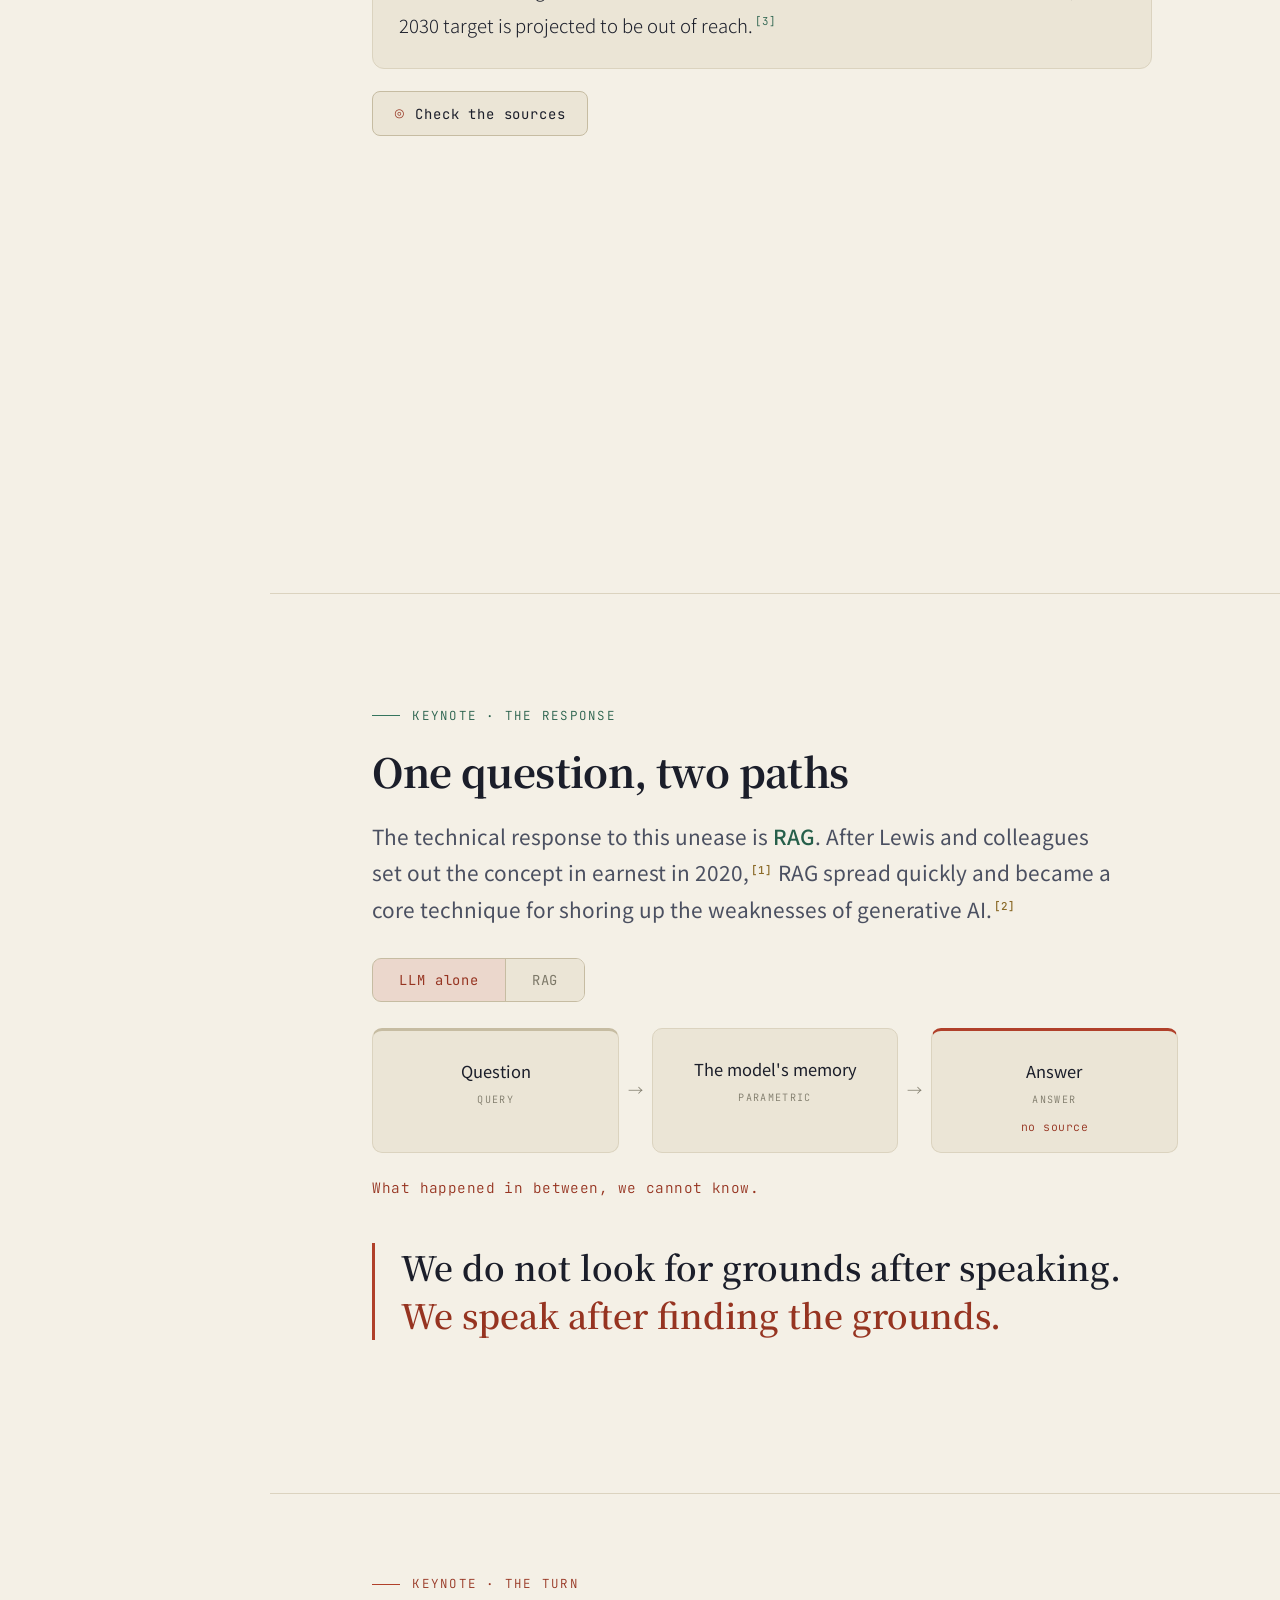
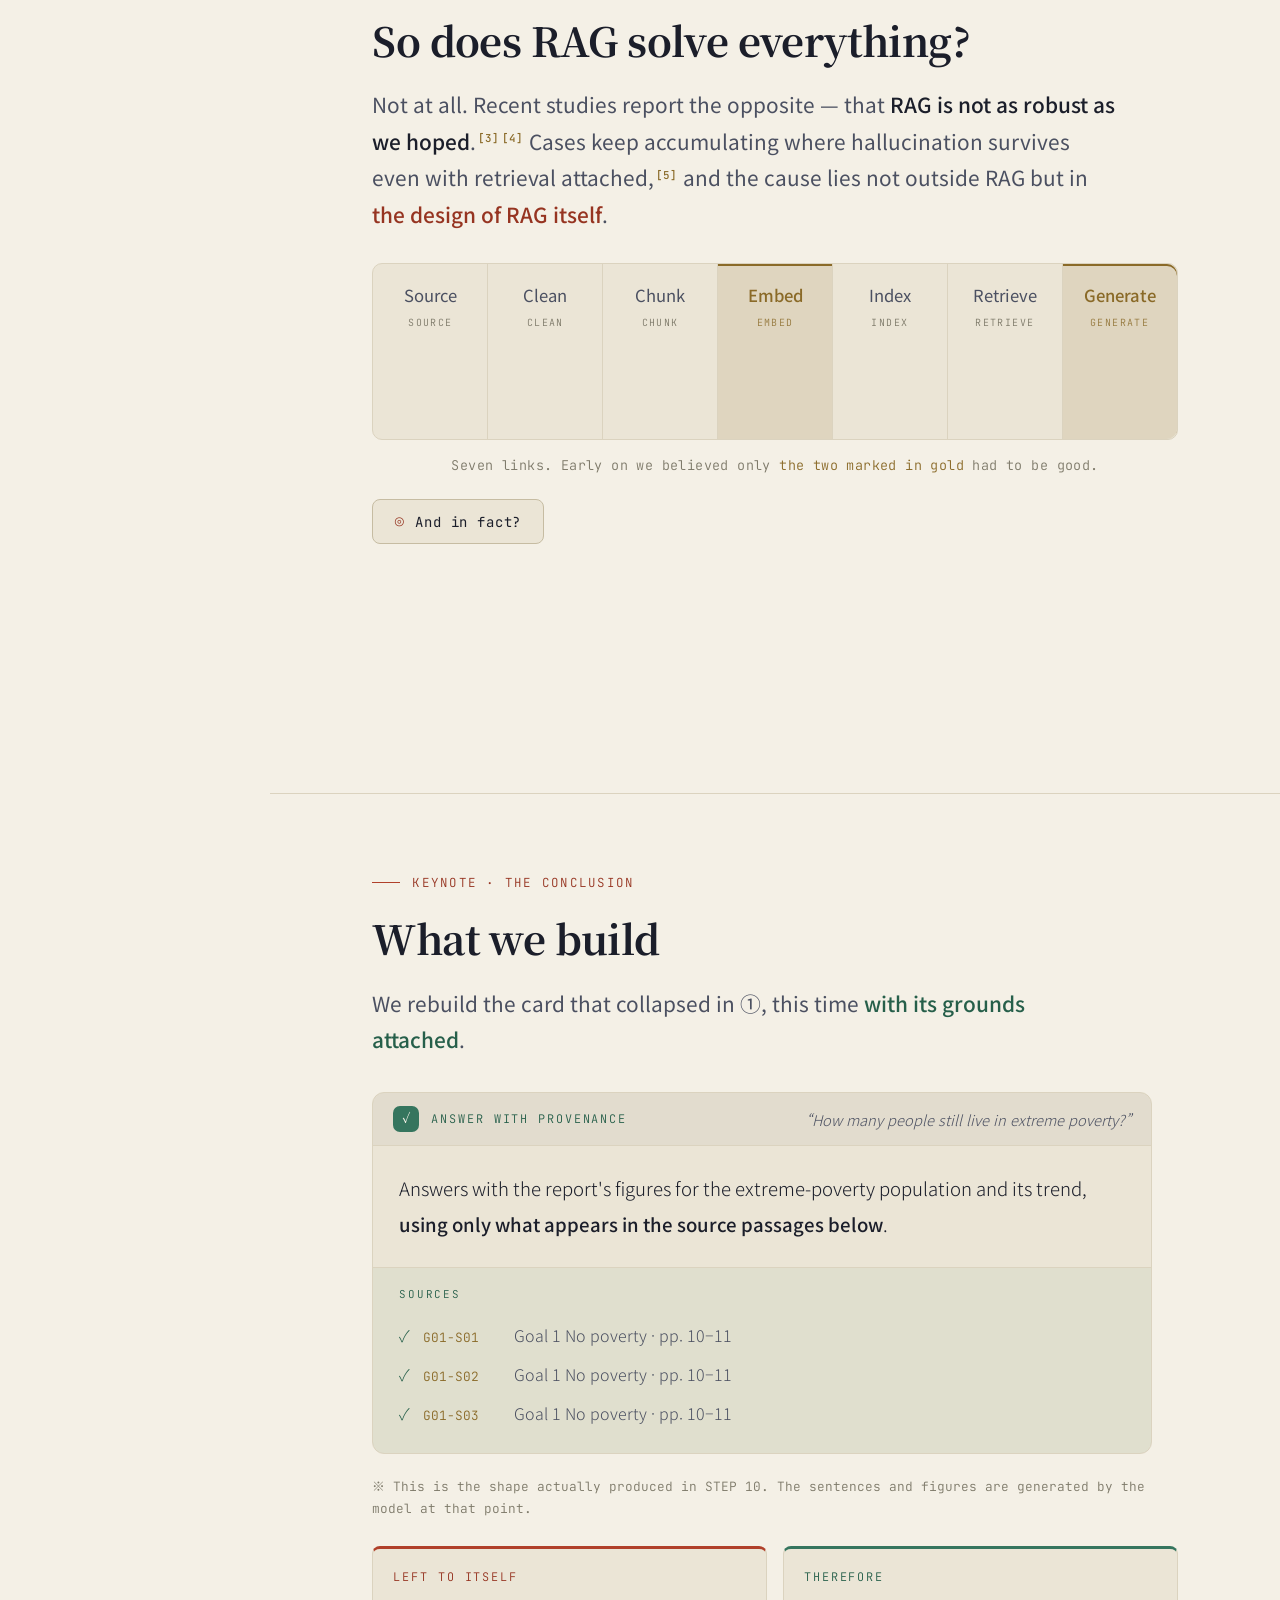
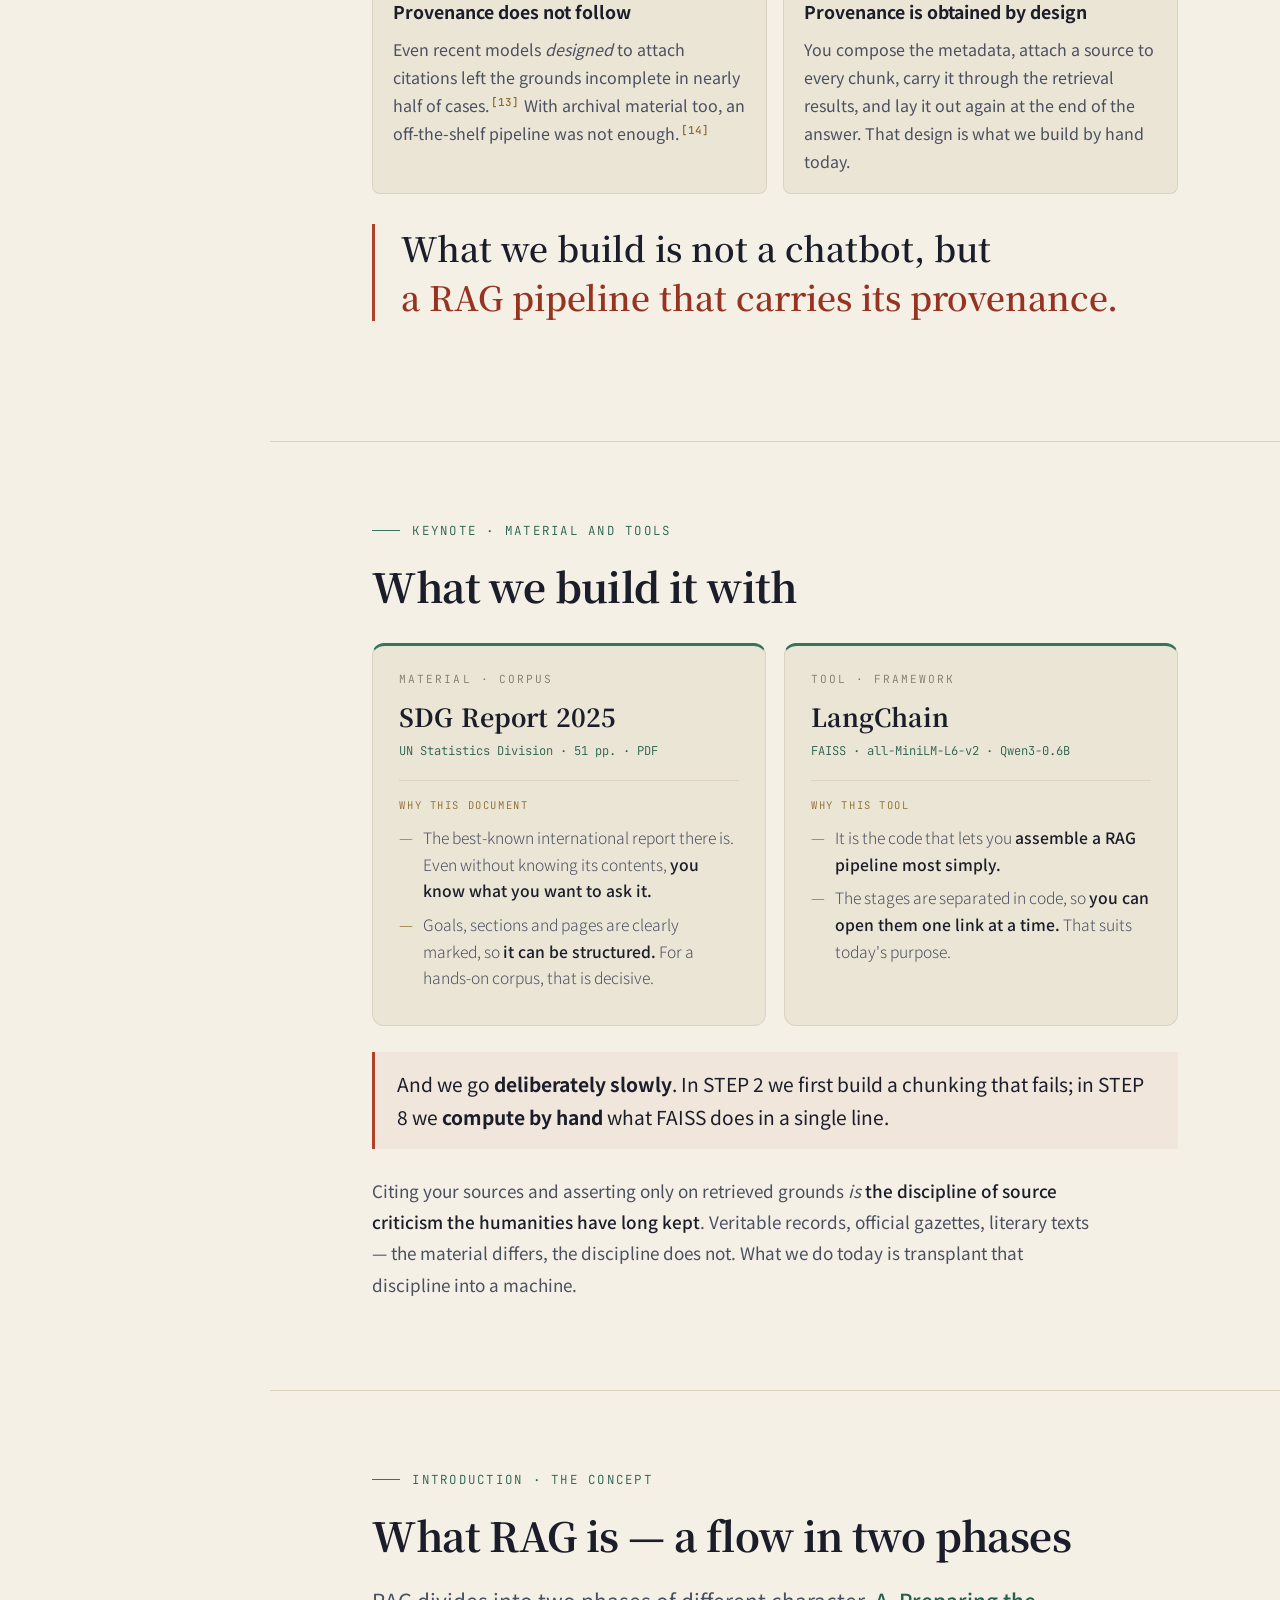
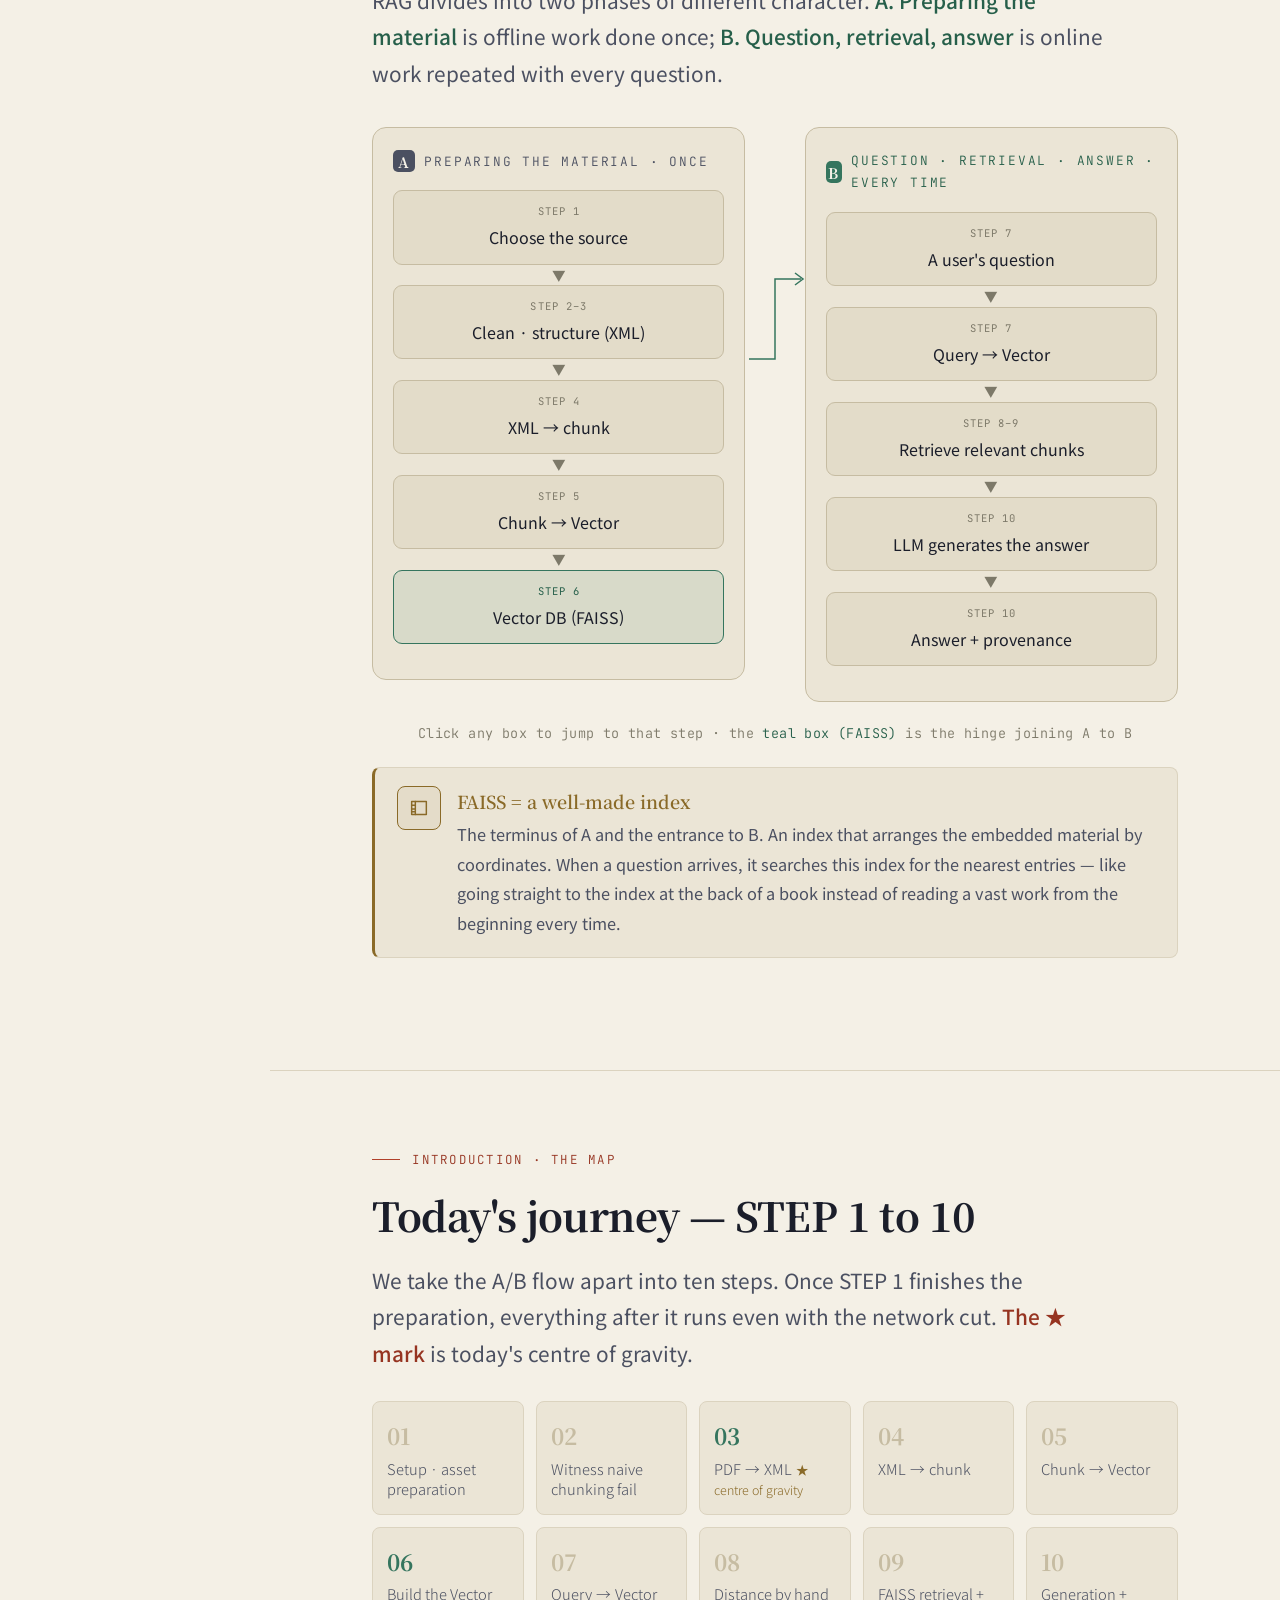
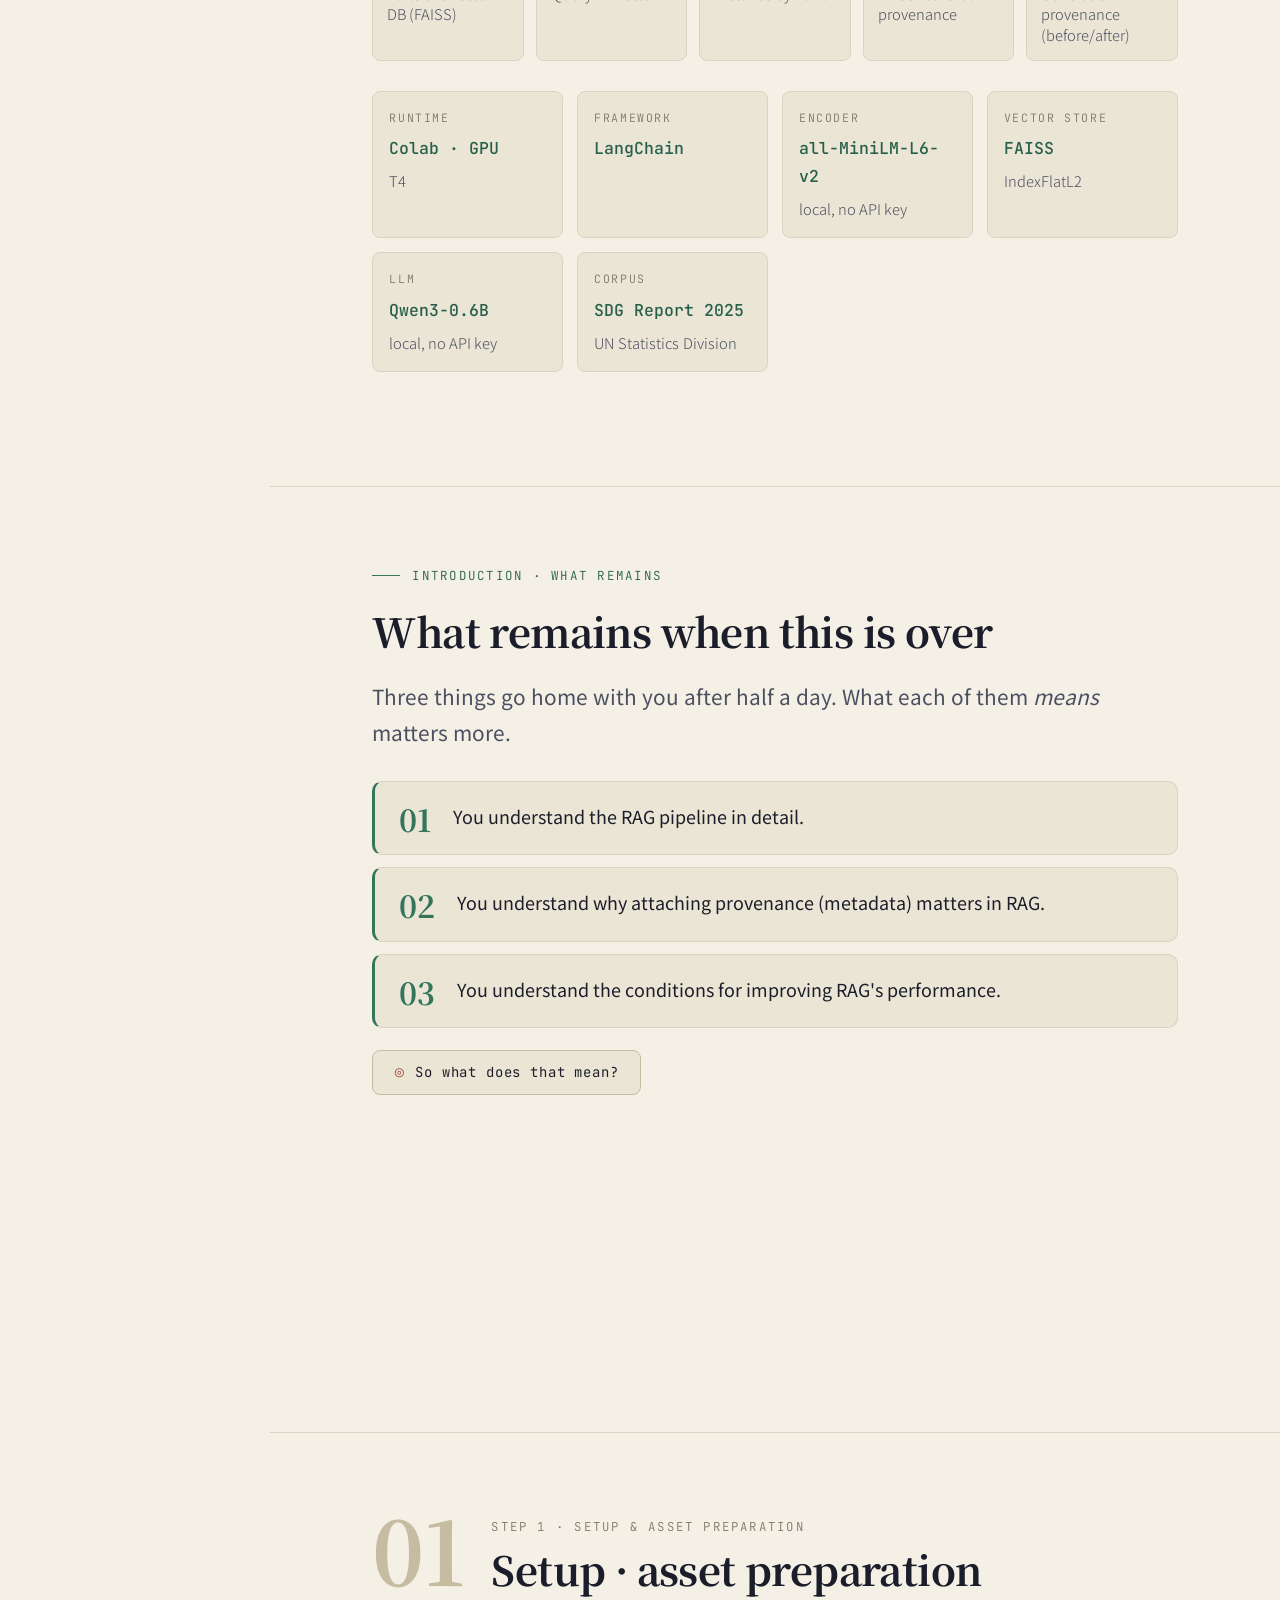
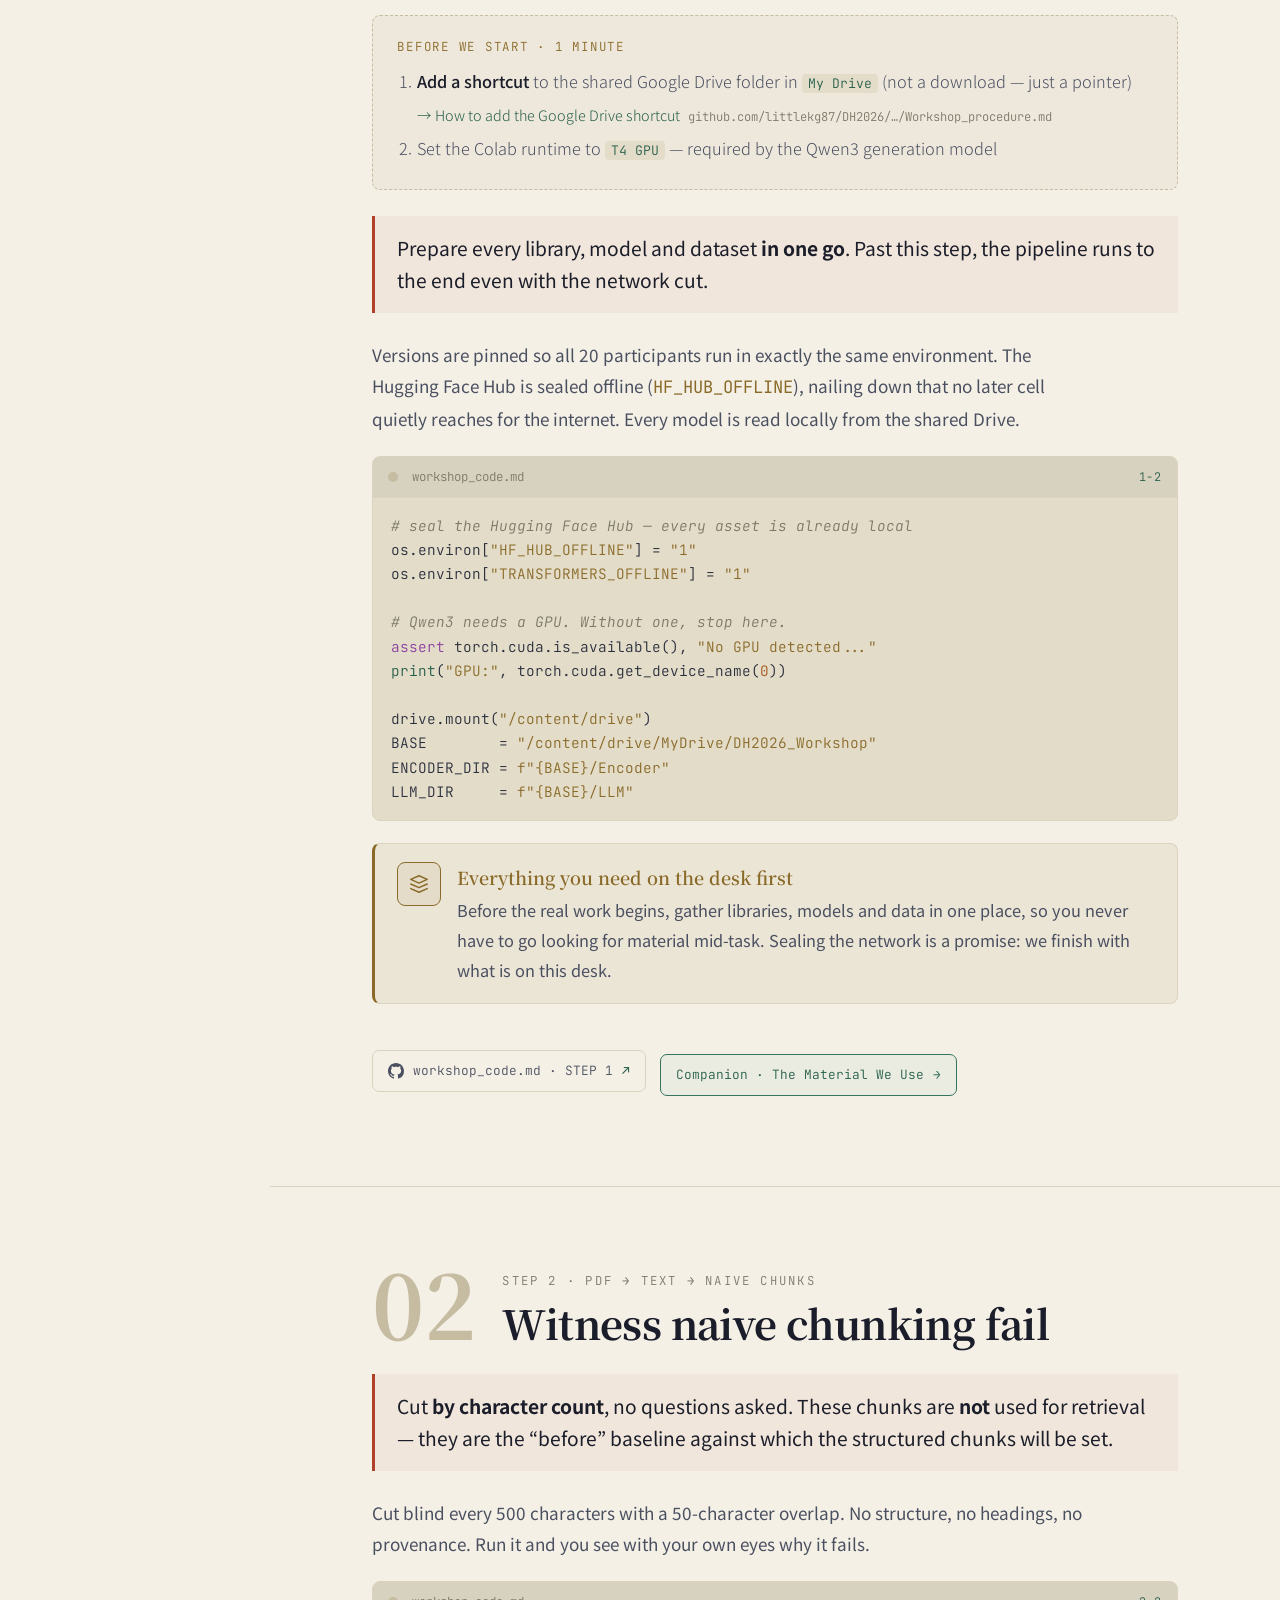
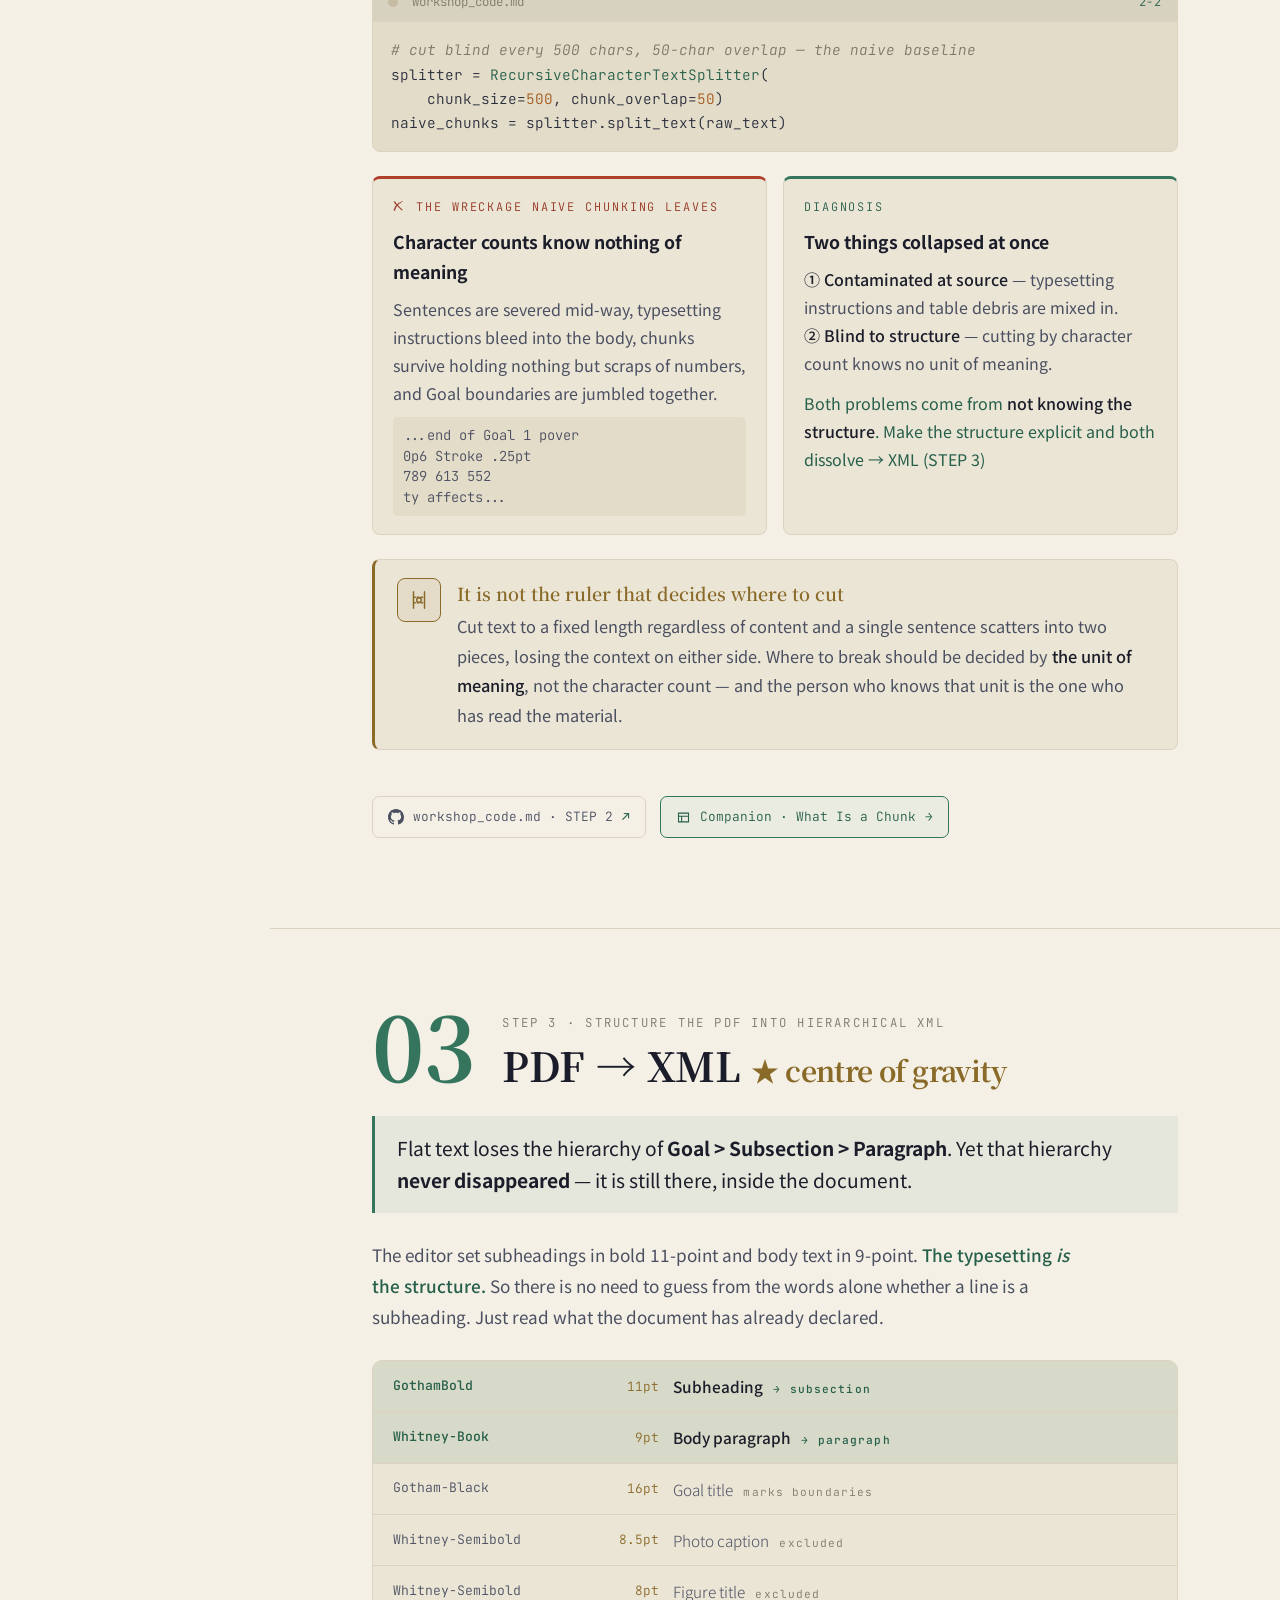
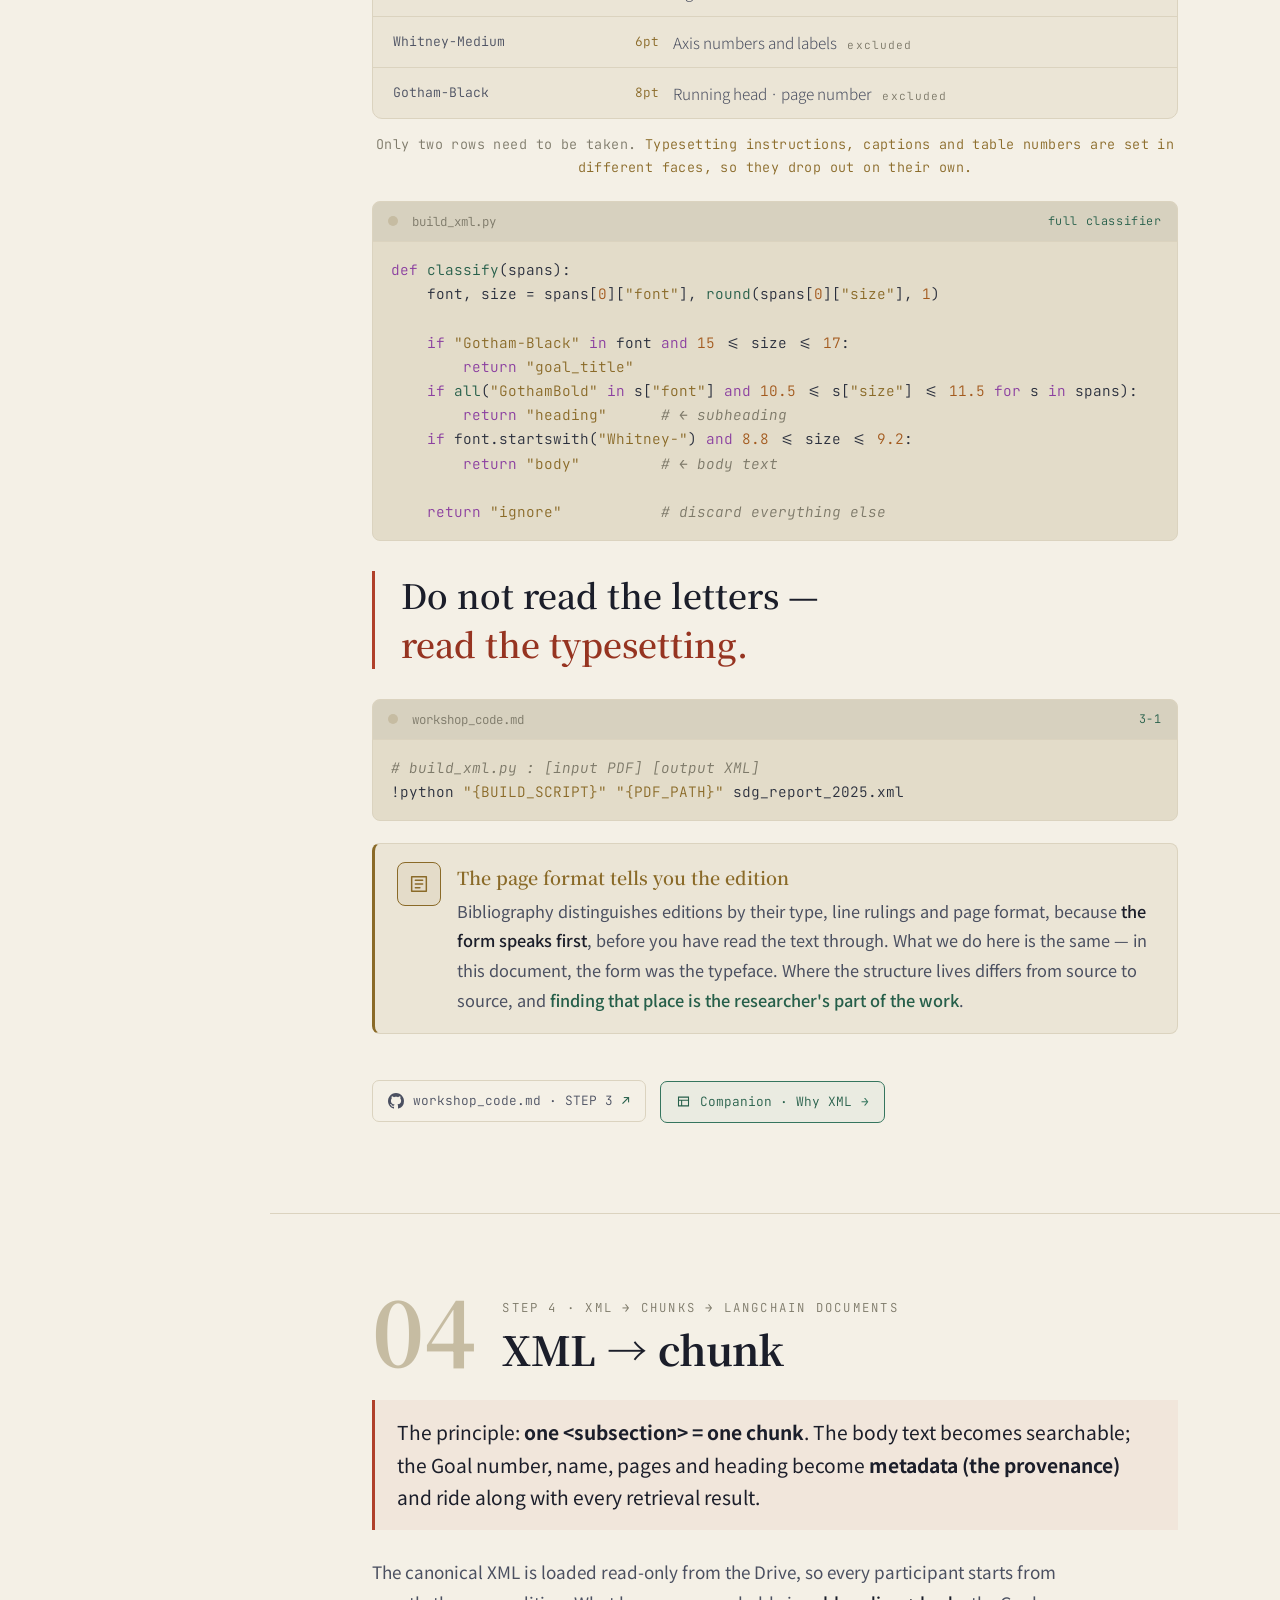
==== commit 4d389107: "접속 안내 1쪽: 가독성 강화 — 안내문 확대 · 박스 통합 · 용어 강조 - '먼저 이 주소로 접속하세요' 확대 (15px → 30px). 한글 자간 .04em - 'Slides" ====
--- a/Workshop_RAG/index.html
+++ b/Workshop_RAG/index.html
@@ -171,10 +171,22 @@
     border:1px solid var(--line);border-left:4px solid var(--cinnabar);
     border-radius:14px;background:var(--ink-2);
   }
-  #welcome .access .ac-body{order:1;min-width:200px}
+  #welcome .access .ac-body{order:1;min-width:200px;flex:1}
   #welcome .access .qr{order:2;flex-shrink:0;width:150px;height:150px;padding:10px;border-radius:10px;background:#fff;box-shadow:0 2px 12px rgba(0,0,0,.14)}
   #welcome .access .qr svg{display:block;width:100%;height:100%}
-  #welcome .access .ac-lbl{font-family:var(--mono);font-size:.92rem;letter-spacing:.08em;text-transform:uppercase;color:var(--paper-faint)}
+  /* 안내문이므로 라벨도 읽히는 크기로. 한글 자간은 .04em 을 넘기지 않는다 */
+  #welcome .access .ac-lbl{
+    font-family:var(--sans);font-weight:500;
+    font-size:clamp(1.45rem,2.4cqw,2.1rem);line-height:1.35;
+    letter-spacing:.04em;color:var(--paper);
+  }
+  /* 주소 아래 — 들어가서 무엇을 할지. 같은 박스 안에 크게 둔다 */
+  #welcome .access .ac-note{
+    order:4;flex-basis:100%;
+    margin-top:16px;padding-top:16px;border-top:1px solid var(--line);
+    font-size:clamp(1.35rem,2.2cqw,1.95rem);line-height:1.5;
+    letter-spacing:.02em;color:var(--paper);
+  }
   #welcome .access .url{
     order:3;flex-basis:100%;
     font-family:var(--mono);font-weight:700;
@@ -191,8 +203,8 @@
     font-family:var(--mono);font-size:1.15rem;font-weight:700;
     color:var(--teal-soft);border:1.5px solid var(--teal);
   }
-  #welcome .wstep .wt{font-size:1.3rem;color:var(--paper);line-height:1.55;padding-top:7px}
-  #welcome .wstep .kw{font-family:var(--mono);color:var(--cinnabar-soft);font-weight:700;border:1px solid var(--line);background:var(--ink-3);padding:1px 8px;border-radius:5px;font-size:.88em}
+  #welcome .wstep .wt{font-size:1.45rem;color:var(--paper);line-height:1.5;padding-top:5px}
+  #welcome .kw{font-family:var(--mono);color:var(--cinnabar-soft);font-weight:700;border:1px solid var(--line);background:var(--ink-3);padding:1px 8px;border-radius:5px;font-size:.88em}
 
   /* STEP big number */
   .stephead{display:flex;align-items:flex-start;gap:26px;margin-bottom:8px}
@@ -986,16 +998,17 @@
             <div class="ac-lbl"><span lang="ko">먼저 이 주소로 접속하세요</span><span lang="en">Start here — open this address</span></div>
           </div>
           <a class="url" href="https://github.com/littlekg87/DH2026" target="_blank" rel="noopener">github.com/littlekg87/DH2026</a>
+          <div class="ac-note"><span lang="ko">들어가서 <span class="kw">Slides</span> 를 찾아, 발표자료를 <strong>미리 열어 두세요.</strong></span><span lang="en">Once there, find <span class="kw">Slides</span> and <strong>open the presentation in advance.</strong></span></div>
         </div>
 
         <div class="steps">
           <div class="wstep">
             <div class="wn">1</div>
-            <div class="wt"><span lang="ko"><strong>구글 계정(Google ID)으로 먼저 로그인</strong>해 주세요.</span><span lang="en"><strong>Sign in with your Google account</strong> first.</span></div>
+            <div class="wt"><span lang="ko"><span class="kw">구글 계정(Google ID)</span>으로 <strong>먼저 로그인</strong>해 주세요.</span><span lang="en">Sign in with your <span class="kw">Google account</span> <strong>first.</strong></span></div>
           </div>
           <div class="wstep">
             <div class="wn">2</div>
-            <div class="wt"><span lang="ko">위 주소로 들어가 <span class="kw">Slides</span> 를 찾아, 발표자료를 <strong>미리 열어 두세요.</strong></span><span lang="en">Open the address above, find <span class="kw">Slides</span>, and <strong>open the presentation in advance.</strong></span></div>
+            <div class="wt"><span lang="ko"><span class="kw">구글 Colab</span>을 <strong>미리 열어 두세요.</strong></span><span lang="en">Open <span class="kw">Google Colab</span> <strong>in advance.</strong></span></div>
           </div>
         </div>
       </div>
@@ -1956,7 +1969,7 @@
           <div class="lk lit"><span class="cn"><span lang="ko">전거가 따라온다</span><span lang="en">Provenance follows</span></span><span class="cs">Cite</span><span class="fail" style="color:var(--paper-dim)"><span lang="ko">구조가 곧<br>출처 주소</span><span lang="en">the structure is<br>the source address</span></span></div>
         </div>
 
-        <p style="margin-top:30px"><span lang="ko">오늘 두 번의 실패를 봤다. <strong>STEP 2</strong>는 구조를 모른 채 글자 수로 잘라서 실패했고, <strong>STEP 3</strong>의 옛 방식은 구조를 <em>추측</em>하려다 실패했다. 두 실패의 원인은 같다 — <strong class="cinnabar-text">자료의 구조를 먼저 확정하지 않았다</strong>는 것.</span><span lang="en">We saw two failures today. <strong>STEP 2</strong> failed by cutting on character count without knowing the structure; the old approach in <strong>STEP 3</strong> failed by trying to <em>guess</em> the structure. Both failures have the same cause — <strong class="cinnabar-text">the structure of the material was not established first</strong>.</span></p>
+        <p style="margin-top:30px"><span lang="ko">오늘 우리는 <strong>STEP 2</strong>에서 구조를 모른 채 글자 수로 자르는 실패를 <em>고의로</em> 경험했다. 이렇게 할 경우 실패의 원인은 명확하다 — <strong class="cinnabar-text">자료의 구조를 먼저 확정하지 않았다</strong>는 것.</span><span lang="en">Today, in <strong>STEP 2</strong>, we <em>deliberately</em> went through the failure of cutting by character count without knowing the structure. When you do that, the cause of the failure is clear — <strong class="cinnabar-text">the structure of the material was not established first</strong>.</span></p>
 
         <p><span lang="ko">구조를 확정하고 나면 나머지는 따라온다. 무엇을 버릴지가 분명해지고, 어디서 자를지가 분명해지고, 잘린 조각마다 <strong>제 주소</strong>가 붙는다. 전거는 마지막에 덧붙이는 장식이 아니라, <strong class="teal-text">구조를 지킨 결과로 저절로 남는 것</strong>이다.</span><span lang="en">Once the structure is settled, the rest follows. What to discard becomes clear, where to cut becomes clear, and every piece cut carries <strong>its own address</strong>. Provenance is not an ornament added at the end — it is <strong class="teal-text">what remains of its own accord when the structure has been kept</strong>.</span></p>
 
